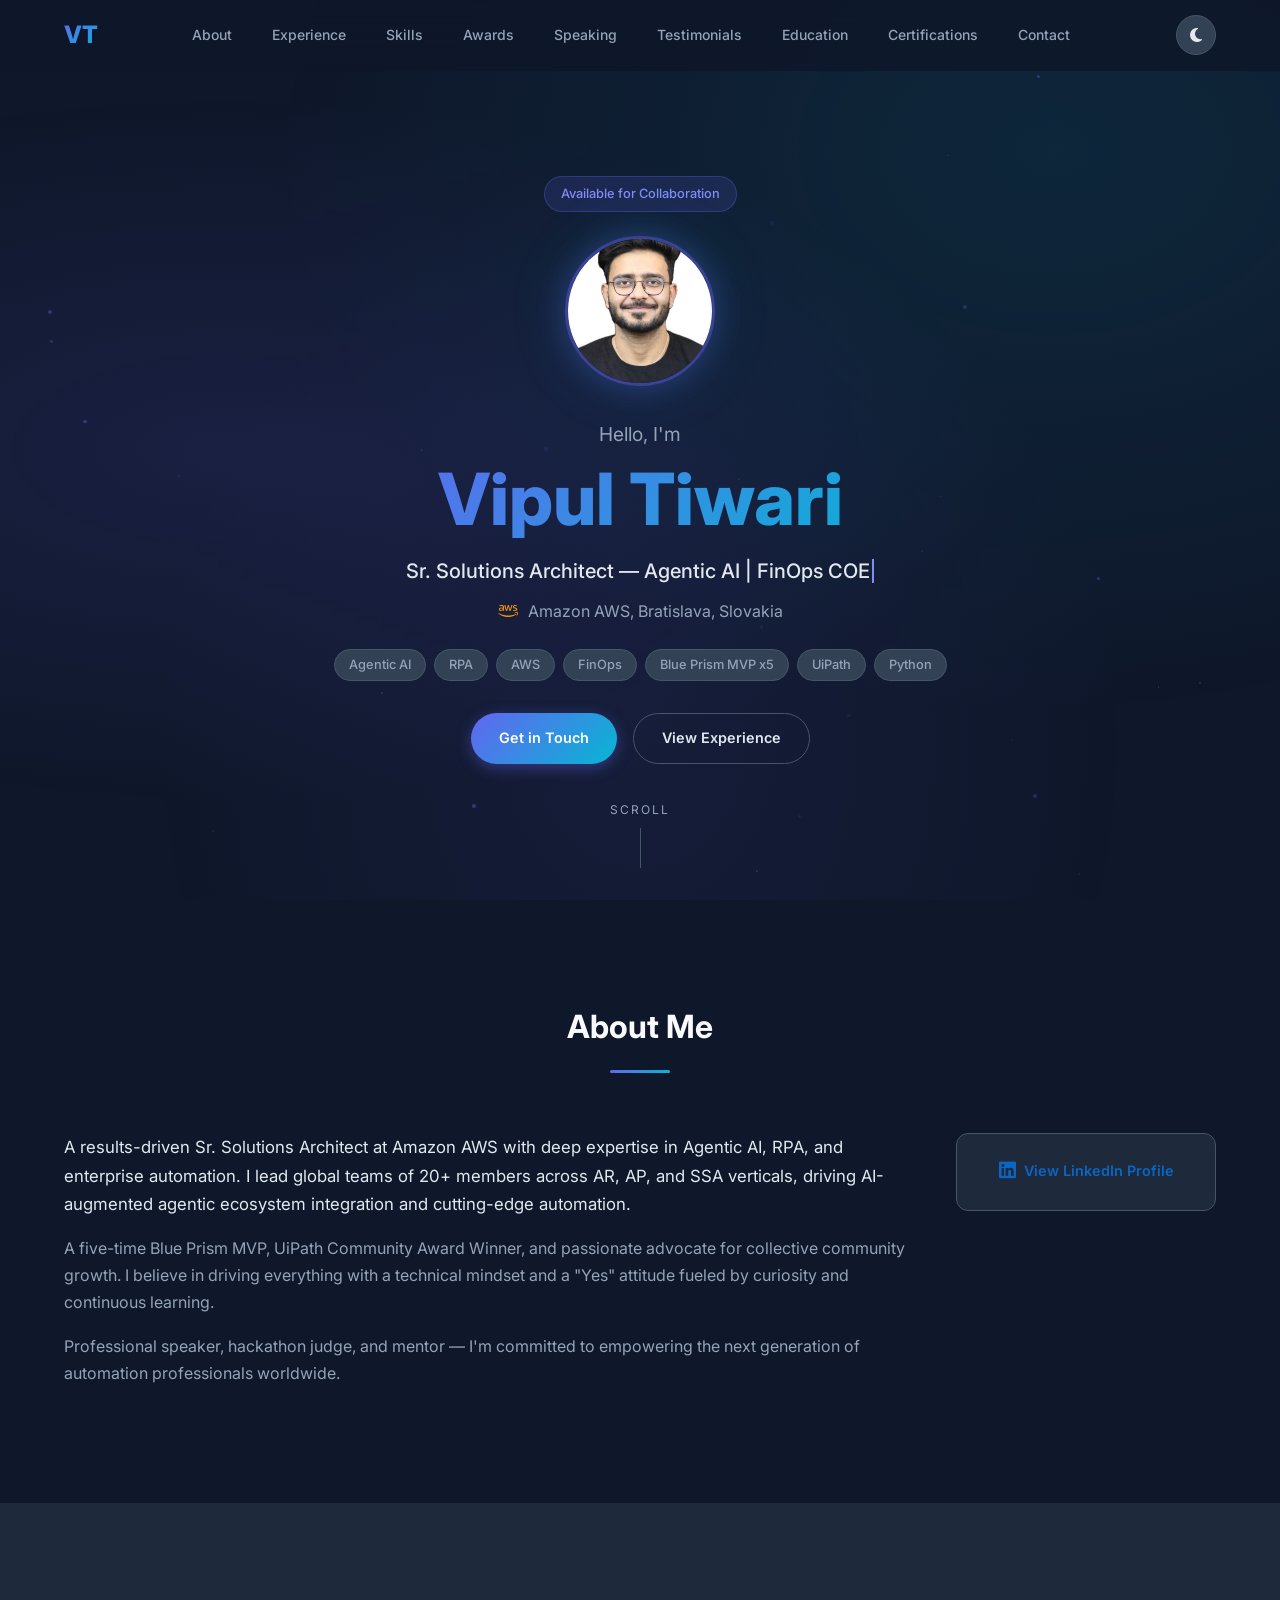
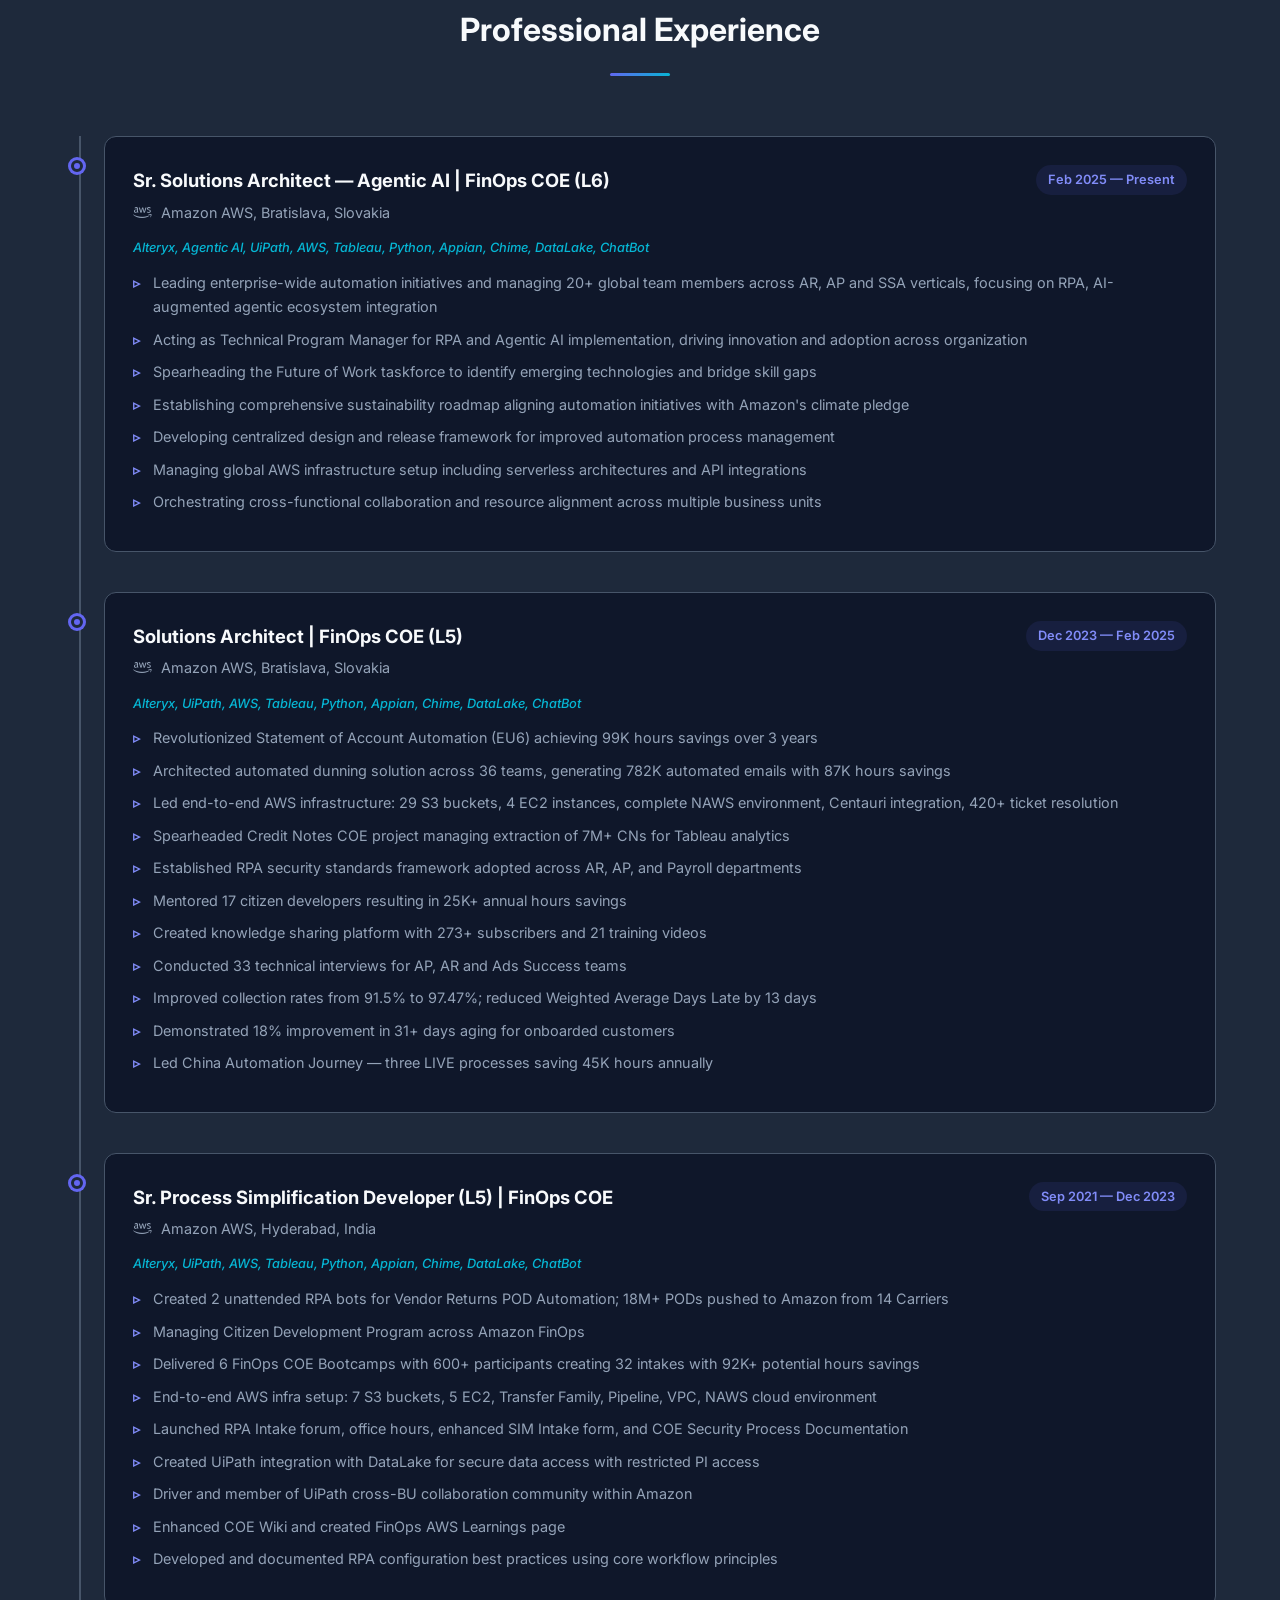
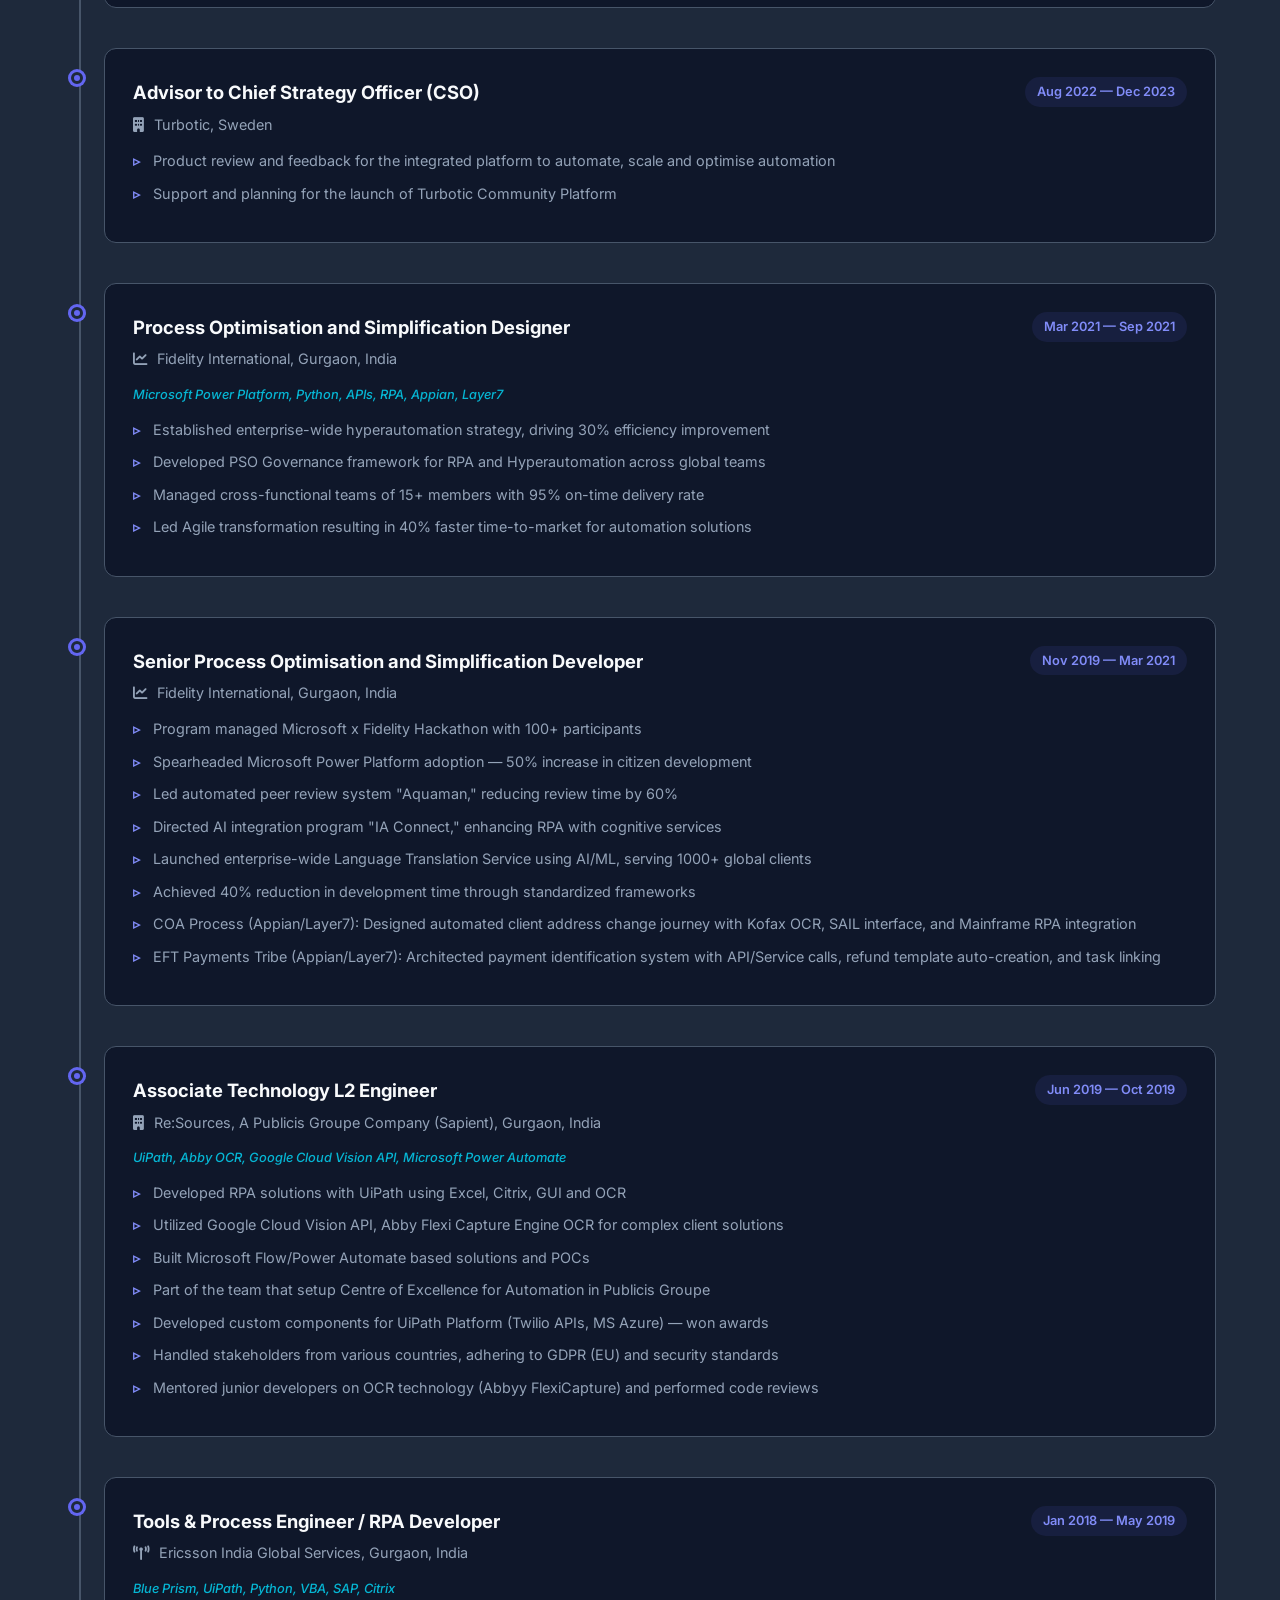
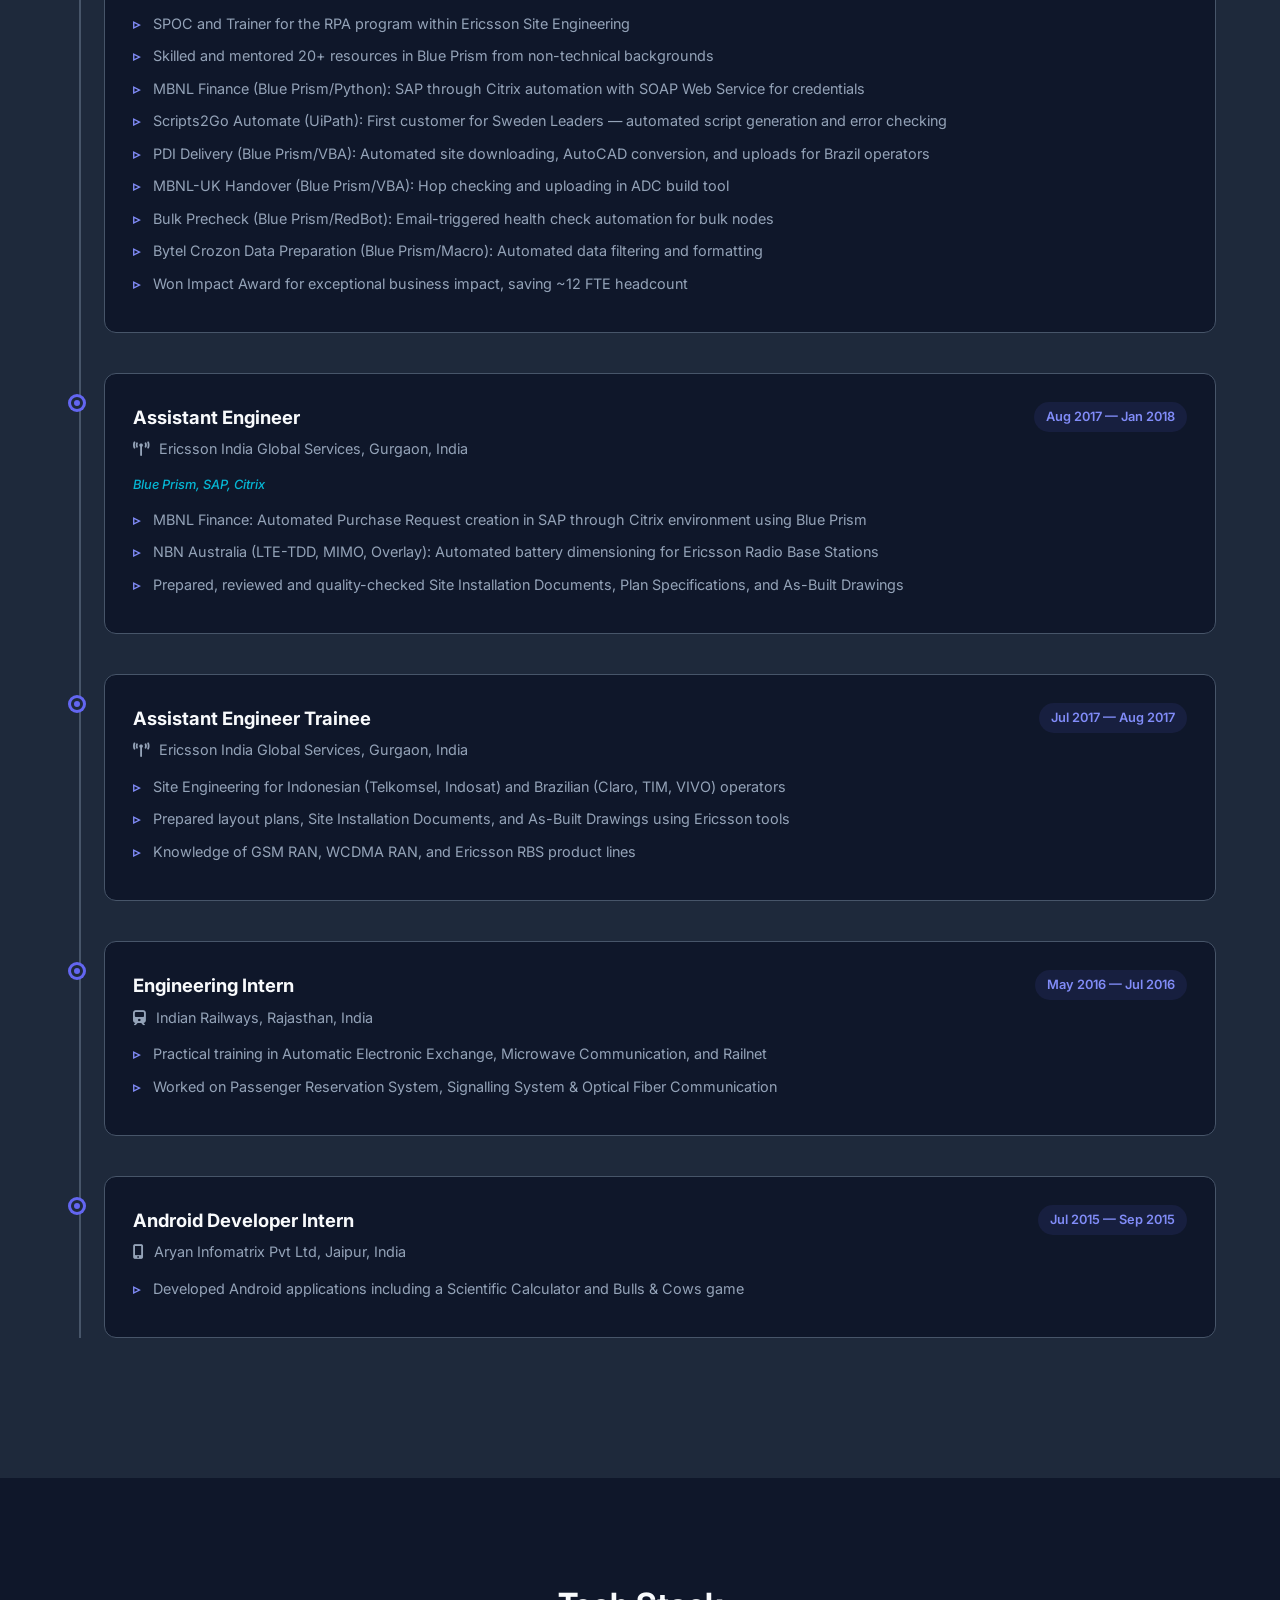
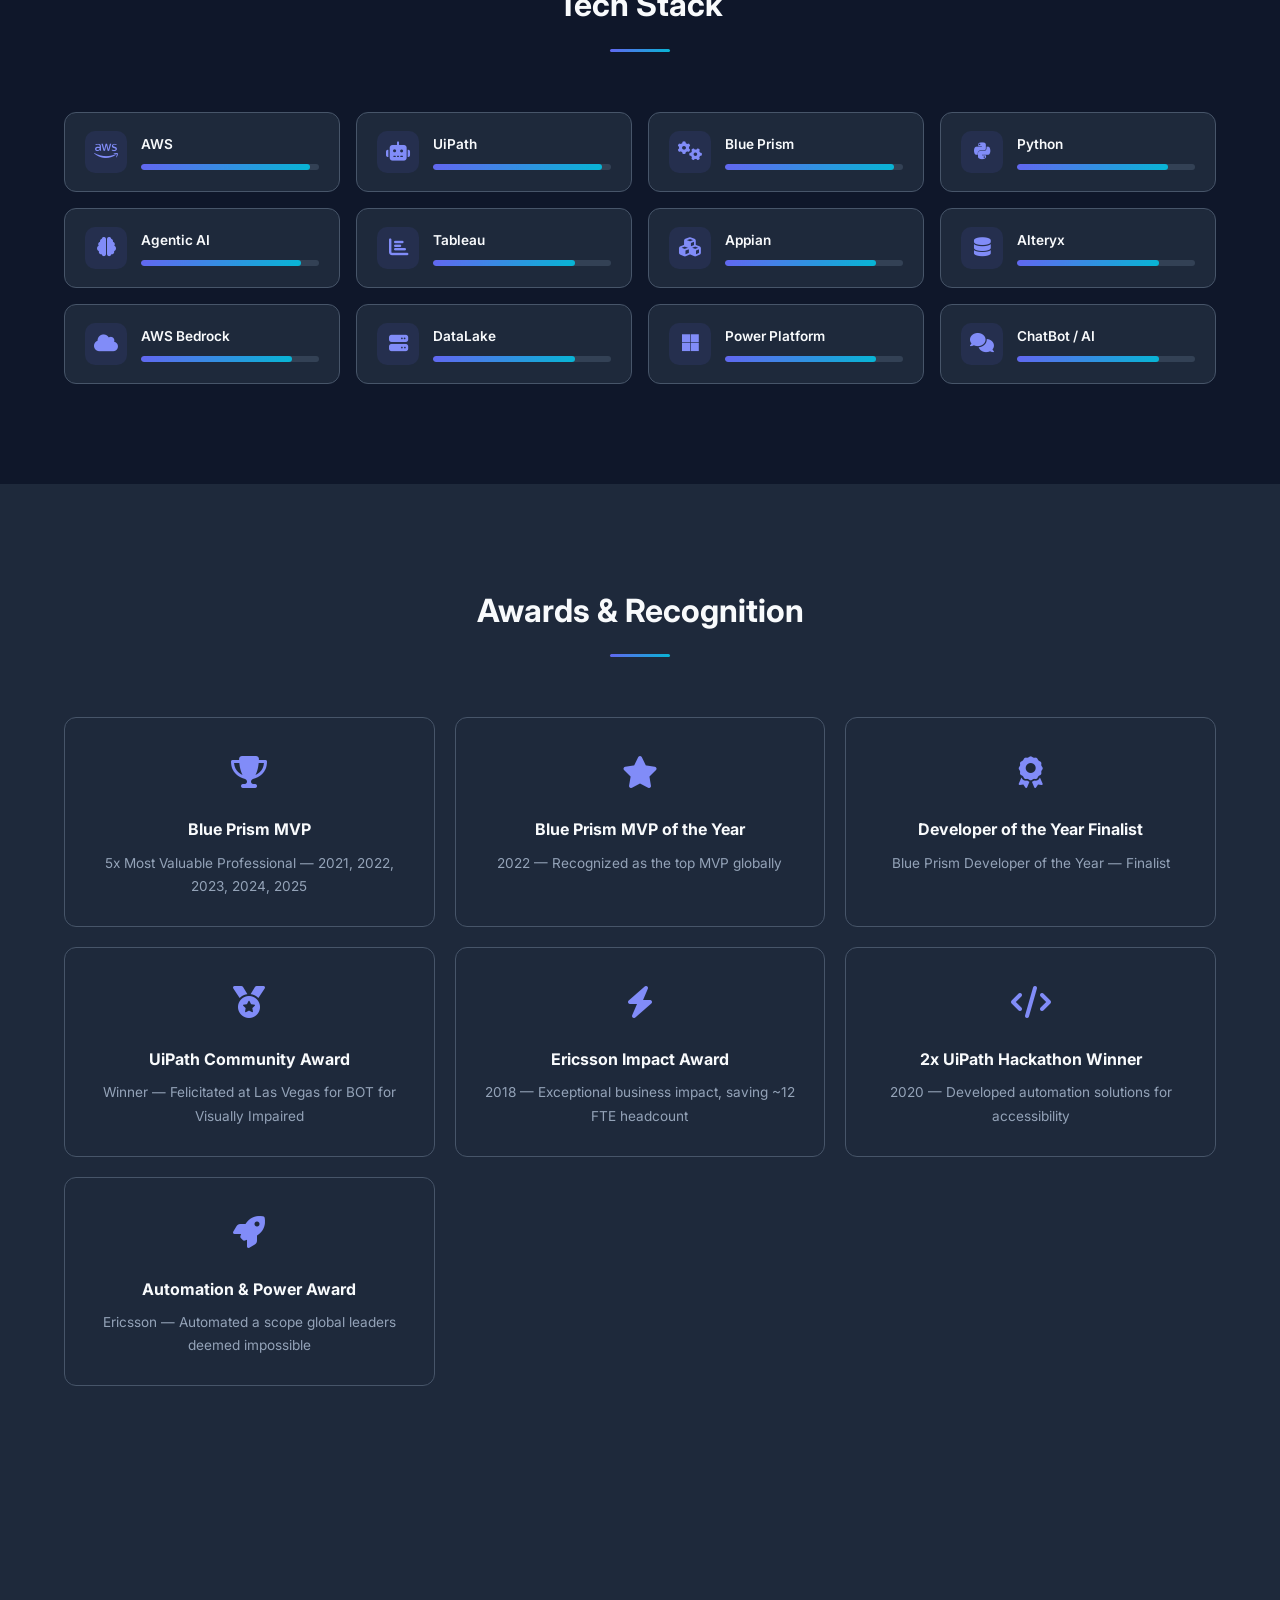
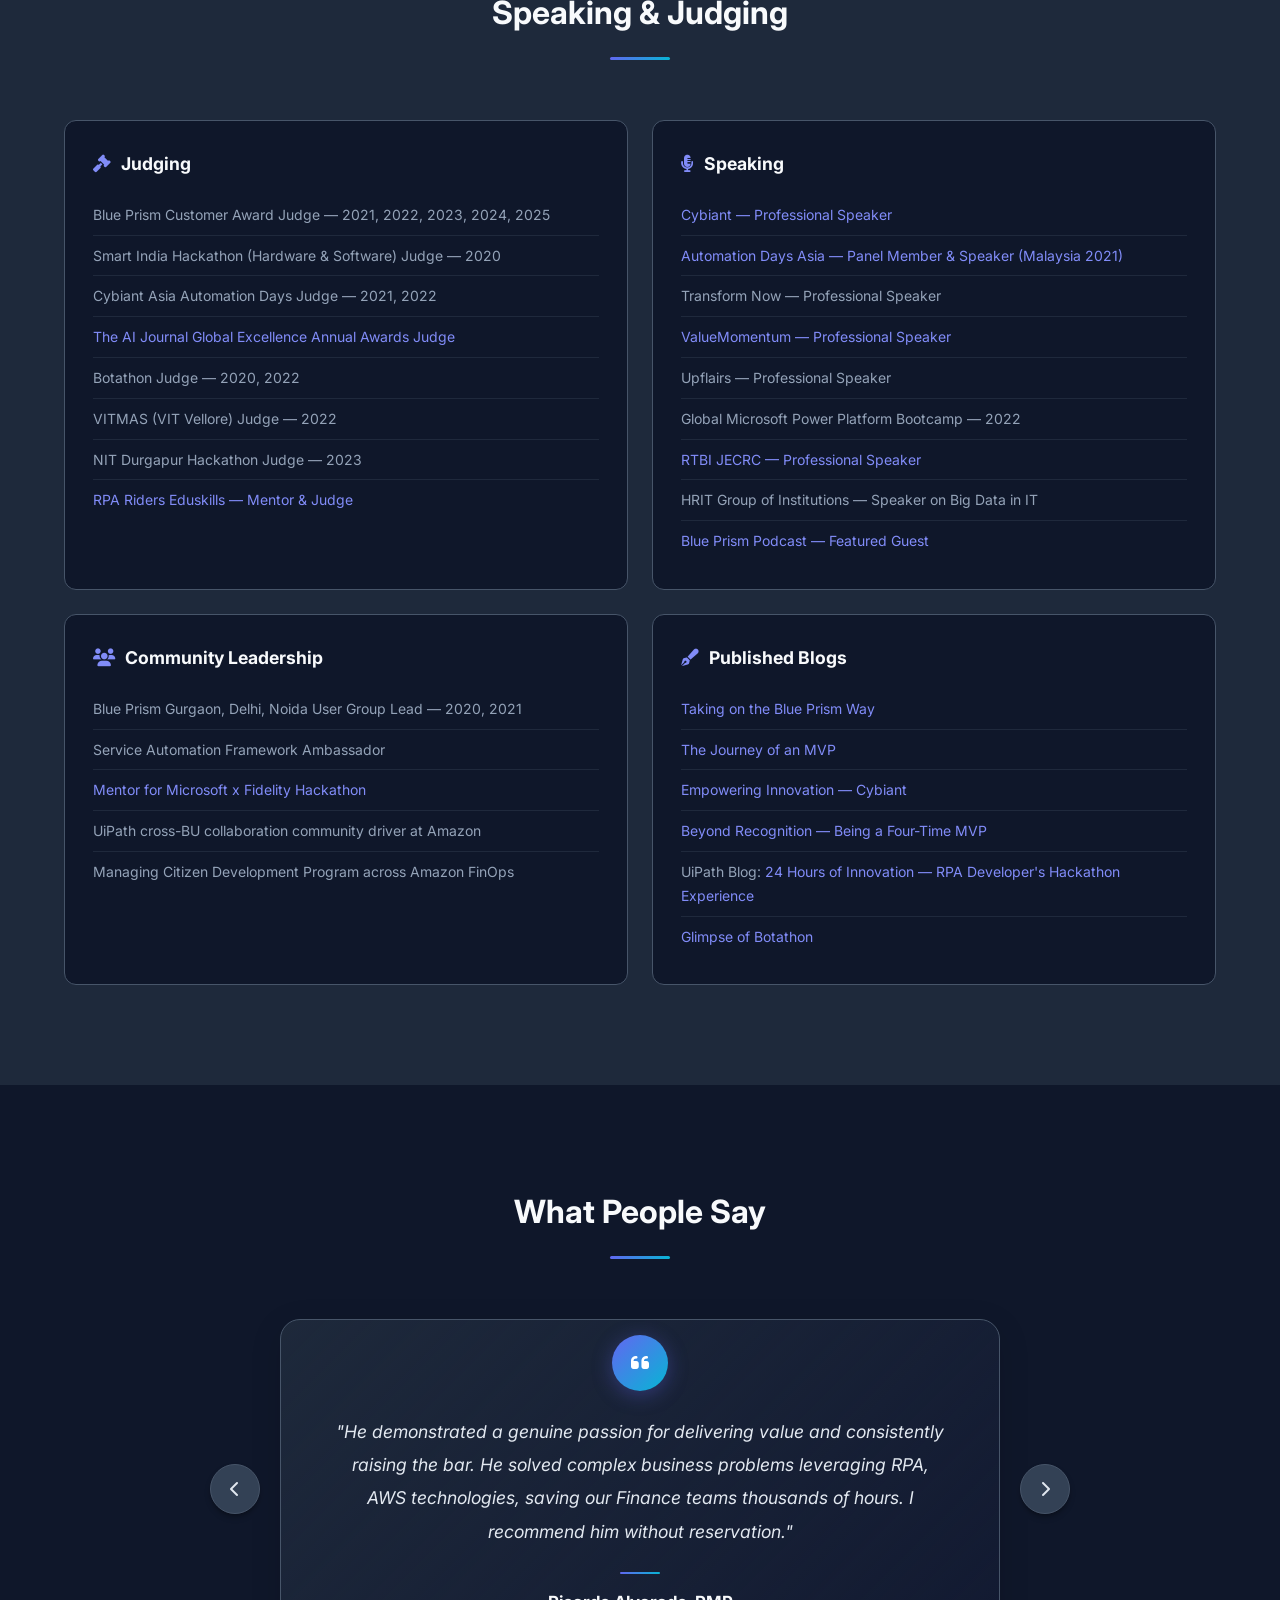
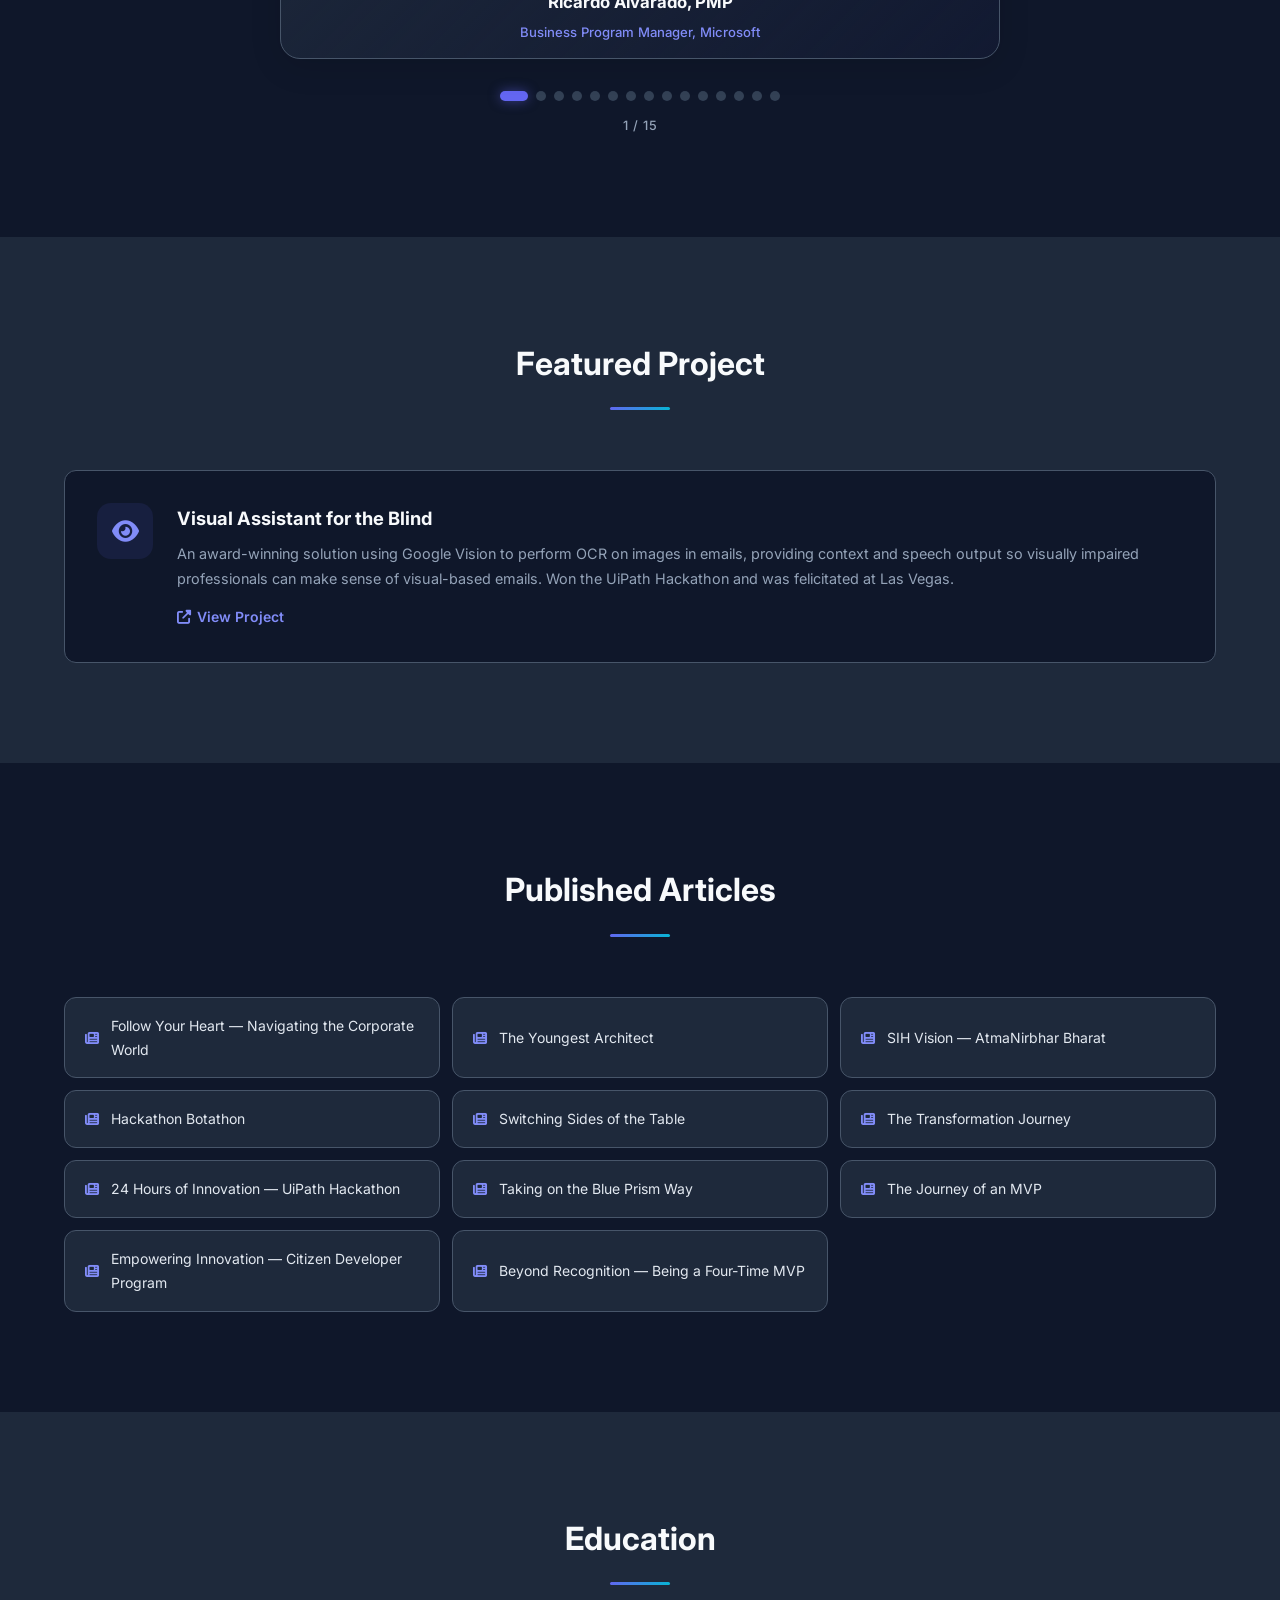
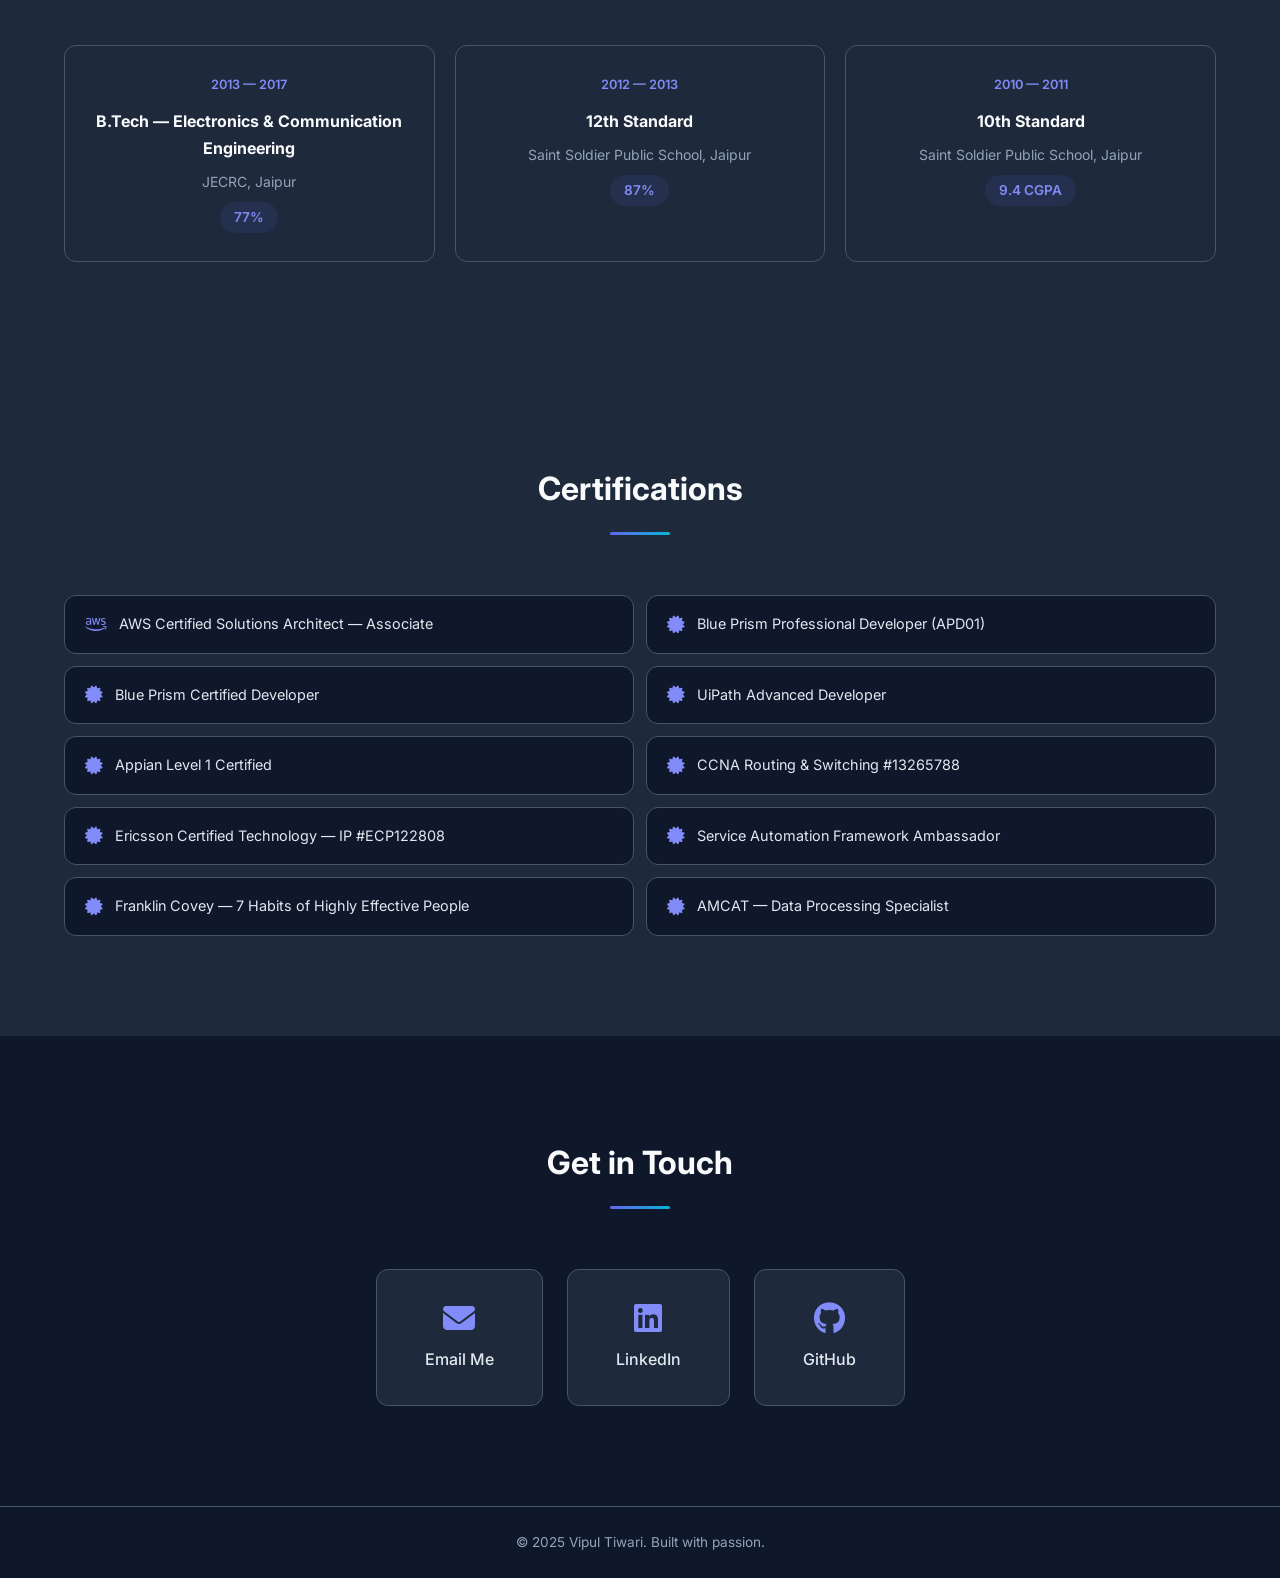
==== index.html @ af36c6ed "Add missing award, links to speaking/judging entries, NIT Durgapur judge, HRIT speaker, podcast, Bot" ====
<!DOCTYPE html>
<html lang="en">
<head>
    <meta charset="UTF-8">
    <meta name="viewport" content="width=device-width, initial-scale=1.0">
    <title>Vipul Tiwari | Sr. Solutions Architect - Agentic AI</title>
    <meta name="description" content="Resume of Vipul Tiwari - Sr. Solutions Architect at Amazon AWS, Blue Prism MVP, RPA Expert">
    <link rel="preconnect" href="https://fonts.googleapis.com">
    <link rel="preconnect" href="https://fonts.gstatic.com" crossorigin>
    <link href="https://fonts.googleapis.com/css2?family=Inter:wght@300;400;500;600;700;800&display=swap" rel="stylesheet">
    <link rel="stylesheet" href="https://cdnjs.cloudflare.com/ajax/libs/font-awesome/6.5.1/css/all.min.css">
    <link rel="stylesheet" href="style.css">
</head>
<body>
    <!-- Navigation -->
    <nav class="navbar" id="navbar">
        <div class="nav-container">
            <a href="#hero" class="nav-logo">VT</a>
            <button class="nav-toggle" id="navToggle" aria-label="Toggle navigation">
                <span></span><span></span><span></span>
            </button>
            <ul class="nav-menu" id="navMenu">
                <li><a href="#about">About</a></li>
                <li><a href="#experience">Experience</a></li>
                <li><a href="#skills">Skills</a></li>
                <li><a href="#awards">Awards</a></li>
                <li><a href="#speaking">Speaking</a></li>
                <li><a href="#testimonials">Testimonials</a></li>
                <li><a href="#education">Education</a></li>
                <li><a href="#certifications">Certifications</a></li>
                <li><a href="#contact">Contact</a></li>
            </ul>
            <button class="theme-toggle" id="themeToggle" aria-label="Toggle dark/light mode">
                <i class="fas fa-moon" id="themeIcon"></i>
            </button>
        </div>
    </nav>

    <!-- Hero Section -->
    <section class="hero" id="hero">
        <div class="hero-parallax" id="heroParallax"></div>
        <div class="hero-particles" id="particles"></div>
        <div class="hero-content">
            <div class="hero-badge">Available for Collaboration</div>
            <div class="hero-profile">
                <img src="picture.jpeg" alt="Vipul Tiwari" class="hero-avatar">
            </div>
            <h1 class="hero-title">
                <span class="greeting">Hello, I'm</span>
                <span class="name">Vipul Tiwari</span>
            </h1>
            <p class="hero-subtitle" id="typingText"></p>
            <p class="hero-company"><i class="fab fa-aws"></i> Amazon AWS, Bratislava, Slovakia</p>
            <div class="hero-tags">
                <span class="tag">Agentic AI</span>
                <span class="tag">RPA</span>
                <span class="tag">AWS</span>
                <span class="tag">FinOps</span>
                <span class="tag">Blue Prism MVP x5</span>
                <span class="tag">UiPath</span>
                <span class="tag">Python</span>
            </div>
            <div class="hero-cta">
                <a href="#contact" class="btn btn-primary">Get in Touch</a>
                <a href="#experience" class="btn btn-outline">View Experience</a>
            </div>
        </div>
        <div class="scroll-indicator">
            <span>Scroll</span>
            <div class="scroll-line"></div>
        </div>
    </section>

    <!-- About Section -->
    <section class="section" id="about">
        <div class="container">
            <h2 class="section-title">About Me</h2>
            <div class="about-grid">
                <div class="about-text">
                    <p>A results-driven Sr. Solutions Architect at Amazon AWS with deep expertise in Agentic AI, RPA, and enterprise automation. I lead global teams of 20+ members across AR, AP, and SSA verticals, driving AI-augmented agentic ecosystem integration and cutting-edge automation.</p>
                    <p>A five-time Blue Prism MVP, UiPath Community Award Winner, and passionate advocate for collective community growth. I believe in driving everything with a technical mindset and a "Yes" attitude fueled by curiosity and continuous learning.</p>
                    <p>Professional speaker, hackathon judge, and mentor — I'm committed to empowering the next generation of automation professionals worldwide.</p>
                </div>
                <div class="about-sidebar">
                    <div class="badge-wrapper" id="linkedin-badge">
                        <div class="badge-base LI-profile-badge"
                             data-locale="en_US"
                             data-size="large"
                             data-theme="dark"
                             data-type="VERTICAL"
                             data-vanity="vipul-tiwari-7277a2146"
                             data-version="v1">
                            <a class="badge-base__link LI-simple-link"
                               href="https://www.linkedin.com/in/vipul-tiwari-7277a2146?trk=profile-badge"
                               target="_blank" rel="noopener noreferrer">
                                <i class="fab fa-linkedin"></i> View LinkedIn Profile
                            </a>
                        </div>
                    </div>
                </div>
            </div>
        </div>
    </section>

    <!-- Experience Section -->
    <section class="section section-alt" id="experience">
        <div class="container">
            <h2 class="section-title">Professional Experience</h2>
            <div class="timeline">

                <!-- Amazon AWS - Current Role -->
                <div class="timeline-item">
                    <div class="timeline-dot"></div>
                    <div class="timeline-content">
                        <div class="timeline-header">
                            <div>
                                <h3>Sr. Solutions Architect — Agentic AI | FinOps COE (L6)</h3>
                                <p class="company"><i class="fab fa-aws"></i> Amazon AWS, Bratislava, Slovakia</p>
                            </div>
                            <span class="timeline-date">Feb 2025 — Present</span>
                        </div>
                        <p class="tech-stack">Alteryx, Agentic AI, UiPath, AWS, Tableau, Python, Appian, Chime, DataLake, ChatBot</p>
                        <ul>
                            <li>Leading enterprise-wide automation initiatives and managing 20+ global team members across AR, AP and SSA verticals, focusing on RPA, AI-augmented agentic ecosystem integration</li>
                            <li>Acting as Technical Program Manager for RPA and Agentic AI implementation, driving innovation and adoption across organization</li>
                            <li>Spearheading the Future of Work taskforce to identify emerging technologies and bridge skill gaps</li>
                            <li>Establishing comprehensive sustainability roadmap aligning automation initiatives with Amazon's climate pledge</li>
                            <li>Developing centralized design and release framework for improved automation process management</li>
                            <li>Managing global AWS infrastructure setup including serverless architectures and API integrations</li>
                            <li>Orchestrating cross-functional collaboration and resource alignment across multiple business units</li>
                        </ul>
                    </div>
                </div>

                <!-- Amazon AWS - Solutions Architect -->
                <div class="timeline-item">
                    <div class="timeline-dot"></div>
                    <div class="timeline-content">
                        <div class="timeline-header">
                            <div>
                                <h3>Solutions Architect | FinOps COE (L5)</h3>
                                <p class="company"><i class="fab fa-aws"></i> Amazon AWS, Bratislava, Slovakia</p>
                            </div>
                            <span class="timeline-date">Dec 2023 — Feb 2025</span>
                        </div>
                        <p class="tech-stack">Alteryx, UiPath, AWS, Tableau, Python, Appian, Chime, DataLake, ChatBot</p>
                        <ul>
                            <li>Revolutionized Statement of Account Automation (EU6) achieving 99K hours savings over 3 years</li>
                            <li>Architected automated dunning solution across 36 teams, generating 782K automated emails with 87K hours savings</li>
                            <li>Led end-to-end AWS infrastructure: 29 S3 buckets, 4 EC2 instances, complete NAWS environment, Centauri integration, 420+ ticket resolution</li>
                            <li>Spearheaded Credit Notes COE project managing extraction of 7M+ CNs for Tableau analytics</li>
                            <li>Established RPA security standards framework adopted across AR, AP, and Payroll departments</li>
                            <li>Mentored 17 citizen developers resulting in 25K+ annual hours savings</li>
                            <li>Created knowledge sharing platform with 273+ subscribers and 21 training videos</li>
                            <li>Conducted 33 technical interviews for AP, AR and Ads Success teams</li>
                            <li>Improved collection rates from 91.5% to 97.47%; reduced Weighted Average Days Late by 13 days</li>
                            <li>Demonstrated 18% improvement in 31+ days aging for onboarded customers</li>
                            <li>Led China Automation Journey — three LIVE processes saving 45K hours annually</li>
                        </ul>
                    </div>
                </div>

                <!-- Amazon AWS - Sr. Process Simplification Developer -->
                <div class="timeline-item">
                    <div class="timeline-dot"></div>
                    <div class="timeline-content">
                        <div class="timeline-header">
                            <div>
                                <h3>Sr. Process Simplification Developer (L5) | FinOps COE</h3>
                                <p class="company"><i class="fab fa-aws"></i> Amazon AWS, Hyderabad, India</p>
                            </div>
                            <span class="timeline-date">Sep 2021 — Dec 2023</span>
                        </div>
                        <p class="tech-stack">Alteryx, UiPath, AWS, Tableau, Python, Appian, Chime, DataLake, ChatBot</p>
                        <ul>
                            <li>Created 2 unattended RPA bots for Vendor Returns POD Automation; 18M+ PODs pushed to Amazon from 14 Carriers</li>
                            <li>Managing Citizen Development Program across Amazon FinOps</li>
                            <li>Delivered 6 FinOps COE Bootcamps with 600+ participants creating 32 intakes with 92K+ potential hours savings</li>
                            <li>End-to-end AWS infra setup: 7 S3 buckets, 5 EC2, Transfer Family, Pipeline, VPC, NAWS cloud environment</li>
                            <li>Launched RPA Intake forum, office hours, enhanced SIM Intake form, and COE Security Process Documentation</li>
                            <li>Created UiPath integration with DataLake for secure data access with restricted PI access</li>
                            <li>Driver and member of UiPath cross-BU collaboration community within Amazon</li>
                            <li>Enhanced COE Wiki and created FinOps AWS Learnings page</li>
                            <li>Developed and documented RPA configuration best practices using core workflow principles</li>
                        </ul>
                    </div>
                </div>

                <!-- Turbotic -->
                <div class="timeline-item">
                    <div class="timeline-dot"></div>
                    <div class="timeline-content">
                        <div class="timeline-header">
                            <div>
                                <h3>Advisor to Chief Strategy Officer (CSO)</h3>
                                <p class="company"><i class="fas fa-building"></i> Turbotic, Sweden</p>
                            </div>
                            <span class="timeline-date">Aug 2022 — Dec 2023</span>
                        </div>
                        <ul>
                            <li>Product review and feedback for the integrated platform to automate, scale and optimise automation</li>
                            <li>Support and planning for the launch of Turbotic Community Platform</li>
                        </ul>
                    </div>
                </div>

                <!-- Fidelity - Senior Role -->
                <div class="timeline-item">
                    <div class="timeline-dot"></div>
                    <div class="timeline-content">
                        <div class="timeline-header">
                            <div>
                                <h3>Process Optimisation and Simplification Designer</h3>
                                <p class="company"><i class="fas fa-chart-line"></i> Fidelity International, Gurgaon, India</p>
                            </div>
                            <span class="timeline-date">Mar 2021 — Sep 2021</span>
                        </div>
                        <p class="tech-stack">Microsoft Power Platform, Python, APIs, RPA, Appian, Layer7</p>
                        <ul>
                            <li>Established enterprise-wide hyperautomation strategy, driving 30% efficiency improvement</li>
                            <li>Developed PSO Governance framework for RPA and Hyperautomation across global teams</li>
                            <li>Managed cross-functional teams of 15+ members with 95% on-time delivery rate</li>
                            <li>Led Agile transformation resulting in 40% faster time-to-market for automation solutions</li>
                        </ul>
                    </div>
                </div>

                <!-- Fidelity - Developer Role -->
                <div class="timeline-item">
                    <div class="timeline-dot"></div>
                    <div class="timeline-content">
                        <div class="timeline-header">
                            <div>
                                <h3>Senior Process Optimisation and Simplification Developer</h3>
                                <p class="company"><i class="fas fa-chart-line"></i> Fidelity International, Gurgaon, India</p>
                            </div>
                            <span class="timeline-date">Nov 2019 — Mar 2021</span>
                        </div>
                        <ul>
                            <li>Program managed Microsoft x Fidelity Hackathon with 100+ participants</li>
                            <li>Spearheaded Microsoft Power Platform adoption — 50% increase in citizen development</li>
                            <li>Led automated peer review system "Aquaman," reducing review time by 60%</li>
                            <li>Directed AI integration program "IA Connect," enhancing RPA with cognitive services</li>
                            <li>Launched enterprise-wide Language Translation Service using AI/ML, serving 1000+ global clients</li>
                            <li>Achieved 40% reduction in development time through standardized frameworks</li>
                            <li>COA Process (Appian/Layer7): Designed automated client address change journey with Kofax OCR, SAIL interface, and Mainframe RPA integration</li>
                            <li>EFT Payments Tribe (Appian/Layer7): Architected payment identification system with API/Service calls, refund template auto-creation, and task linking</li>
                        </ul>
                    </div>
                </div>

                <!-- Re:Sources Publicis -->
                <div class="timeline-item">
                    <div class="timeline-dot"></div>
                    <div class="timeline-content">
                        <div class="timeline-header">
                            <div>
                                <h3>Associate Technology L2 Engineer</h3>
                                <p class="company"><i class="fas fa-building"></i> Re:Sources, A Publicis Groupe Company (Sapient), Gurgaon, India</p>
                            </div>
                            <span class="timeline-date">Jun 2019 — Oct 2019</span>
                        </div>
                        <p class="tech-stack">UiPath, Abby OCR, Google Cloud Vision API, Microsoft Power Automate</p>
                        <ul>
                            <li>Developed RPA solutions with UiPath using Excel, Citrix, GUI and OCR</li>
                            <li>Utilized Google Cloud Vision API, Abby Flexi Capture Engine OCR for complex client solutions</li>
                            <li>Built Microsoft Flow/Power Automate based solutions and POCs</li>
                            <li>Part of the team that setup Centre of Excellence for Automation in Publicis Groupe</li>
                            <li>Developed custom components for UiPath Platform (Twilio APIs, MS Azure) — won awards</li>
                            <li>Handled stakeholders from various countries, adhering to GDPR (EU) and security standards</li>
                            <li>Mentored junior developers on OCR technology (Abbyy FlexiCapture) and performed code reviews</li>
                        </ul>
                    </div>
                </div>

                <!-- Ericsson -->
                <div class="timeline-item">
                    <div class="timeline-dot"></div>
                    <div class="timeline-content">
                        <div class="timeline-header">
                            <div>
                                <h3>Tools &amp; Process Engineer / RPA Developer</h3>
                                <p class="company"><i class="fas fa-broadcast-tower"></i> Ericsson India Global Services, Gurgaon, India</p>
                            </div>
                            <span class="timeline-date">Jan 2018 — May 2019</span>
                        </div>
                        <p class="tech-stack">Blue Prism, UiPath, Python, VBA, SAP, Citrix</p>
                        <ul>
                            <li>SPOC and Trainer for the RPA program within Ericsson Site Engineering</li>
                            <li>Skilled and mentored 20+ resources in Blue Prism from non-technical backgrounds</li>
                            <li>MBNL Finance (Blue Prism/Python): SAP through Citrix automation with SOAP Web Service for credentials</li>
                            <li>Scripts2Go Automate (UiPath): First customer for Sweden Leaders — automated script generation and error checking</li>
                            <li>PDI Delivery (Blue Prism/VBA): Automated site downloading, AutoCAD conversion, and uploads for Brazil operators</li>
                            <li>MBNL-UK Handover (Blue Prism/VBA): Hop checking and uploading in ADC build tool</li>
                            <li>Bulk Precheck (Blue Prism/RedBot): Email-triggered health check automation for bulk nodes</li>
                            <li>Bytel Crozon Data Preparation (Blue Prism/Macro): Automated data filtering and formatting</li>
                            <li>Won Impact Award for exceptional business impact, saving ~12 FTE headcount</li>
                        </ul>
                    </div>
                </div>

                <!-- Ericsson - Assistant Engineer -->
                <div class="timeline-item">
                    <div class="timeline-dot"></div>
                    <div class="timeline-content">
                        <div class="timeline-header">
                            <div>
                                <h3>Assistant Engineer</h3>
                                <p class="company"><i class="fas fa-broadcast-tower"></i> Ericsson India Global Services, Gurgaon, India</p>
                            </div>
                            <span class="timeline-date">Aug 2017 — Jan 2018</span>
                        </div>
                        <p class="tech-stack">Blue Prism, SAP, Citrix</p>
                        <ul>
                            <li>MBNL Finance: Automated Purchase Request creation in SAP through Citrix environment using Blue Prism</li>
                            <li>NBN Australia (LTE-TDD, MIMO, Overlay): Automated battery dimensioning for Ericsson Radio Base Stations</li>
                            <li>Prepared, reviewed and quality-checked Site Installation Documents, Plan Specifications, and As-Built Drawings</li>
                        </ul>
                    </div>
                </div>

                <!-- Ericsson - Assistant Engineer Trainee -->
                <div class="timeline-item">
                    <div class="timeline-dot"></div>
                    <div class="timeline-content">
                        <div class="timeline-header">
                            <div>
                                <h3>Assistant Engineer Trainee</h3>
                                <p class="company"><i class="fas fa-broadcast-tower"></i> Ericsson India Global Services, Gurgaon, India</p>
                            </div>
                            <span class="timeline-date">Jul 2017 — Aug 2017</span>
                        </div>
                        <ul>
                            <li>Site Engineering for Indonesian (Telkomsel, Indosat) and Brazilian (Claro, TIM, VIVO) operators</li>
                            <li>Prepared layout plans, Site Installation Documents, and As-Built Drawings using Ericsson tools</li>
                            <li>Knowledge of GSM RAN, WCDMA RAN, and Ericsson RBS product lines</li>
                        </ul>
                    </div>
                </div>

                <!-- Indian Railways - Intern -->
                <div class="timeline-item">
                    <div class="timeline-dot"></div>
                    <div class="timeline-content">
                        <div class="timeline-header">
                            <div>
                                <h3>Engineering Intern</h3>
                                <p class="company"><i class="fas fa-train"></i> Indian Railways, Rajasthan, India</p>
                            </div>
                            <span class="timeline-date">May 2016 — Jul 2016</span>
                        </div>
                        <ul>
                            <li>Practical training in Automatic Electronic Exchange, Microwave Communication, and Railnet</li>
                            <li>Worked on Passenger Reservation System, Signalling System &amp; Optical Fiber Communication</li>
                        </ul>
                    </div>
                </div>

                <!-- Aryan Infomatrix - Intern -->
                <div class="timeline-item">
                    <div class="timeline-dot"></div>
                    <div class="timeline-content">
                        <div class="timeline-header">
                            <div>
                                <h3>Android Developer Intern</h3>
                                <p class="company"><i class="fas fa-mobile-alt"></i> Aryan Infomatrix Pvt Ltd, Jaipur, India</p>
                            </div>
                            <span class="timeline-date">Jul 2015 — Sep 2015</span>
                        </div>
                        <ul>
                            <li>Developed Android applications including a Scientific Calculator and Bulls &amp; Cows game</li>
                        </ul>
                    </div>
                </div>

            </div>
        </div>
    </section>

    <!-- Tech Stack Section -->
    <section class="section" id="skills">
        <div class="container">
            <h2 class="section-title">Tech Stack</h2>
            <div class="skills-grid">
                <div class="skill-card"><div class="skill-icon-wrap"><i class="fab fa-aws"></i></div><div class="skill-info"><span class="skill-name">AWS</span><div class="skill-bar"><div class="skill-fill" data-level="95"></div></div></div></div>
                <div class="skill-card"><div class="skill-icon-wrap"><i class="fas fa-robot"></i></div><div class="skill-info"><span class="skill-name">UiPath</span><div class="skill-bar"><div class="skill-fill" data-level="95"></div></div></div></div>
                <div class="skill-card"><div class="skill-icon-wrap"><i class="fas fa-cogs"></i></div><div class="skill-info"><span class="skill-name">Blue Prism</span><div class="skill-bar"><div class="skill-fill" data-level="95"></div></div></div></div>
                <div class="skill-card"><div class="skill-icon-wrap"><i class="fab fa-python"></i></div><div class="skill-info"><span class="skill-name">Python</span><div class="skill-bar"><div class="skill-fill" data-level="85"></div></div></div></div>
                <div class="skill-card"><div class="skill-icon-wrap"><i class="fas fa-brain"></i></div><div class="skill-info"><span class="skill-name">Agentic AI</span><div class="skill-bar"><div class="skill-fill" data-level="90"></div></div></div></div>
                <div class="skill-card"><div class="skill-icon-wrap"><i class="fas fa-chart-bar"></i></div><div class="skill-info"><span class="skill-name">Tableau</span><div class="skill-bar"><div class="skill-fill" data-level="80"></div></div></div></div>
                <div class="skill-card"><div class="skill-icon-wrap"><i class="fas fa-cubes"></i></div><div class="skill-info"><span class="skill-name">Appian</span><div class="skill-bar"><div class="skill-fill" data-level="85"></div></div></div></div>
                <div class="skill-card"><div class="skill-icon-wrap"><i class="fas fa-database"></i></div><div class="skill-info"><span class="skill-name">Alteryx</span><div class="skill-bar"><div class="skill-fill" data-level="80"></div></div></div></div>
                <div class="skill-card"><div class="skill-icon-wrap"><i class="fas fa-cloud"></i></div><div class="skill-info"><span class="skill-name">AWS Bedrock</span><div class="skill-bar"><div class="skill-fill" data-level="85"></div></div></div></div>
                <div class="skill-card"><div class="skill-icon-wrap"><i class="fas fa-server"></i></div><div class="skill-info"><span class="skill-name">DataLake</span><div class="skill-bar"><div class="skill-fill" data-level="80"></div></div></div></div>
                <div class="skill-card"><div class="skill-icon-wrap"><i class="fab fa-microsoft"></i></div><div class="skill-info"><span class="skill-name">Power Platform</span><div class="skill-bar"><div class="skill-fill" data-level="85"></div></div></div></div>
                <div class="skill-card"><div class="skill-icon-wrap"><i class="fas fa-comments"></i></div><div class="skill-info"><span class="skill-name">ChatBot / AI</span><div class="skill-bar"><div class="skill-fill" data-level="80"></div></div></div></div>
            </div>
        </div>
    </section>

    <!-- Awards Section -->
    <section class="section section-alt" id="awards">
        <div class="container">
            <h2 class="section-title">Awards &amp; Recognition</h2>
            <div class="awards-grid">
                <div class="award-card">
                    <div class="award-icon"><i class="fas fa-trophy"></i></div>
                    <h3>Blue Prism MVP</h3>
                    <p>5x Most Valuable Professional — 2021, 2022, 2023, 2024, 2025</p>
                </div>
                <div class="award-card">
                    <div class="award-icon"><i class="fas fa-star"></i></div>
                    <h3>Blue Prism MVP of the Year</h3>
                    <p>2022 — Recognized as the top MVP globally</p>
                </div>
                <div class="award-card">
                    <div class="award-icon"><i class="fas fa-award"></i></div>
                    <h3>Developer of the Year Finalist</h3>
                    <p>Blue Prism Developer of the Year — Finalist</p>
                </div>
                <div class="award-card">
                    <div class="award-icon"><i class="fas fa-medal"></i></div>
                    <h3>UiPath Community Award</h3>
                    <p>Winner — Felicitated at Las Vegas for BOT for Visually Impaired</p>
                </div>
                <div class="award-card">
                    <div class="award-icon"><i class="fas fa-bolt"></i></div>
                    <h3>Ericsson Impact Award</h3>
                    <p>2018 — Exceptional business impact, saving ~12 FTE headcount</p>
                </div>
                <div class="award-card">
                    <div class="award-icon"><i class="fas fa-code"></i></div>
                    <h3>2x UiPath Hackathon Winner</h3>
                    <p>2020 — Developed automation solutions for accessibility</p>
                </div>
                <div class="award-card">
                    <div class="award-icon"><i class="fas fa-rocket"></i></div>
                    <h3>Automation &amp; Power Award</h3>
                    <p>Ericsson — Automated a scope global leaders deemed impossible</p>
                </div>
            </div>
        </div>
    </section>

    <!-- Speaking & Judging Section -->
    <section class="section section-alt" id="speaking">
        <div class="container">
            <h2 class="section-title">Speaking &amp; Judging</h2>
            <div class="speaking-grid">
                <div class="speaking-category">
                    <h3><i class="fas fa-gavel"></i> Judging</h3>
                    <ul class="speaking-list">
                        <li>Blue Prism Customer Award Judge — 2021, 2022, 2023, 2024, 2025</li>
                        <li>Smart India Hackathon (Hardware &amp; Software) Judge — 2020</li>
                        <li>Cybiant Asia Automation Days Judge — 2021, 2022</li>
                        <li><a href="https://aijourn.com/judges/" target="_blank">The AI Journal Global Excellence Annual Awards Judge</a></li>
                        <li>Botathon Judge — 2020, 2022</li>
                        <li>VITMAS (VIT Vellore) Judge — 2022</li>
                        <li>NIT Durgapur Hackathon Judge — 2023</li>
                        <li><a href="https://lnkd.in/gKbgYGs" target="_blank">RPA Riders Eduskills — Mentor &amp; Judge</a></li>
                    </ul>
                </div>
                <div class="speaking-category">
                    <h3><i class="fas fa-microphone-alt"></i> Speaking</h3>
                    <ul class="speaking-list">
                        <li><a href="https://www.youtube.com/watch?v=3Z2b3CCg9Sk" target="_blank">Cybiant — Professional Speaker</a></li>
                        <li><a href="https://lnkd.in/g74xZzqQ" target="_blank">Automation Days Asia — Panel Member &amp; Speaker (Malaysia 2021)</a></li>
                        <li>Transform Now — Professional Speaker</li>
                        <li><a href="https://resources.valuemomentum.com/tech-meetup-by-valuemomentum-jan-28-2021-1-0-0" target="_blank">ValueMomentum — Professional Speaker</a></li>
                        <li>Upflairs — Professional Speaker</li>
                        <li>Global Microsoft Power Platform Bootcamp — 2022</li>
                        <li><a href="https://www.linkedin.com/posts/rtbi-jecrc_tedp2-phase3-evolution-activity-6821334388874215424--YSe" target="_blank">RTBI JECRC — Professional Speaker</a></li>
                        <li>HRIT Group of Institutions — Speaker on Big Data in IT</li>
                        <li><a href="https://embed.sounder.fm/play/309273" target="_blank">Blue Prism Podcast — Featured Guest</a></li>
                    </ul>
                </div>
                <div class="speaking-category">
                    <h3><i class="fas fa-users"></i> Community Leadership</h3>
                    <ul class="speaking-list">
                        <li>Blue Prism Gurgaon, Delhi, Noida User Group Lead — 2020, 2021</li>
                        <li>Service Automation Framework Ambassador</li>
                        <li><a href="https://www.linkedin.com/posts/vipul-tiwari-7277a2146_microsoft-machinelearning-ai-activity-6794173451595784192-wOch" target="_blank">Mentor for Microsoft x Fidelity Hackathon</a></li>
                        <li>UiPath cross-BU collaboration community driver at Amazon</li>
                        <li>Managing Citizen Development Program across Amazon FinOps</li>
                    </ul>
                </div>
                <div class="speaking-category">
                    <h3><i class="fas fa-pen-fancy"></i> Published Blogs</h3>
                    <ul class="speaking-list">
                        <li><a href="https://community.blueprism.com/blogs/vipul-tiwari1/2020/09/10/taking-on-the-blueprism-way" target="_blank">Taking on the Blue Prism Way</a></li>
                        <li><a href="https://community.blueprism.com/blogs/vipul-tiwari1/2021/01/26/the-journey-of-an-mvp" target="_blank">The Journey of an MVP</a></li>
                        <li><a href="https://www.cybiant.com/knowledge/empowering-innovation-the-journey-and-multi-faceted-benefits-of-citizen-developer-program/" target="_blank">Empowering Innovation — Cybiant</a></li>
                        <li><a href="https://community.blueprism.com/blogs/vipul-tiwari1/2024/03/12/beyond-recognition-the-essence-of-being-a-four-tim" target="_blank">Beyond Recognition — Being a Four-Time MVP</a></li>
                        <li>UiPath Blog: <a href="https://www.uipath.com/community/rpa-community-blog/rpa-developer-recaps-power-up-automation-hackathon-2019" target="_blank">24 Hours of Innovation — RPA Developer's Hackathon Experience</a></li>
                        <li><a href="https://lnkd.in/dvKZsxim" target="_blank">Glimpse of Botathon</a></li>
                    </ul>
                </div>
            </div>
        </div>
    </section>

    <!-- Testimonials Section -->
    <section class="section" id="testimonials">
        <div class="container">
            <h2 class="section-title">What People Say</h2>
            <div class="carousel-wrapper">
                <button class="carousel-btn carousel-prev" id="prevBtn" aria-label="Previous"><i class="fas fa-chevron-left"></i></button>
                <div class="carousel-stage" id="carouselStage">
                    <div class="carousel-card active" data-index="0">
                        <div class="carousel-quote-icon"><i class="fas fa-quote-left"></i></div>
                        <blockquote>"He demonstrated a genuine passion for delivering value and consistently raising the bar. He solved complex business problems leveraging RPA, AWS technologies, saving our Finance teams thousands of hours. I recommend him without reservation."</blockquote>
                        <div class="carousel-author"><strong>Ricardo Alvarado, PMP</strong><span>Business Program Manager, Microsoft</span></div>
                    </div>
                    <div class="carousel-card" data-index="1">
                        <div class="carousel-quote-icon"><i class="fas fa-quote-left"></i></div>
                        <blockquote>"I can wholeheartedly recommend Vipul as not only incredibly talented Engineer, but also as amazing Human being. His drive for innovation is paralleled only by broad knowledge of technology he works with."</blockquote>
                        <div class="carousel-author"><strong>Daniel Dubravec</strong><span>Visualization Engineer, Takeda</span></div>
                    </div>
                    <div class="carousel-card" data-index="2">
                        <div class="carousel-quote-icon"><i class="fas fa-quote-left"></i></div>
                        <blockquote>"Vipul has demonstrated unwavering dedication, passion, and creativity. We genuinely consider Vipul an extended member of our team. His technical knowledge and thought-leadership continue to enrich our Community."</blockquote>
                        <div class="carousel-author"><strong>Charlotte Kennett</strong><span>Director of Product Marketing, SS&amp;C Blue Prism</span></div>
                    </div>
                    <div class="carousel-card" data-index="3">
                        <div class="carousel-quote-icon"><i class="fas fa-quote-left"></i></div>
                        <blockquote>"Vipul is a highly skilled architect specialized in Intelligent Automation. He is customer/business focused, a good communicator and a driven person who thrives in innovative environments."</blockquote>
                        <div class="carousel-author"><strong>Alexander H&#252;bel</strong><span>COO, DigitalTolk</span></div>
                    </div>
                    <div class="carousel-card" data-index="4">
                        <div class="carousel-quote-icon"><i class="fas fa-quote-left"></i></div>
                        <blockquote>"Every now and then, you come across a person who makes you think 'how do they do it?!'. His unending energy and enthusiasm is infectious, his creativity is unstoppable and his relentless focus on quality is second to none."</blockquote>
                        <div class="carousel-author"><strong>Michael Shillingford</strong><span>Sr. Community Strategy Manager, SS&amp;C Blue Prism</span></div>
                    </div>
                    <div class="carousel-card" data-index="5">
                        <div class="carousel-quote-icon"><i class="fas fa-quote-left"></i></div>
                        <blockquote>"Vipul is not your typical techie, he packs a great combination of functional and technical flavours. He can be the driving force that inspires everyone else to do better."</blockquote>
                        <div class="carousel-author"><strong>Ravi Joshi</strong><span>Director | Head of Engineering and AI, Citi</span></div>
                    </div>
                    <div class="carousel-card" data-index="6">
                        <div class="carousel-quote-icon"><i class="fas fa-quote-left"></i></div>
                        <blockquote>"Vipul brought a tremendous amount of enthusiasm to the automation team. His drive and technical depth translated into delivery of flagship projects. He will be an asset to any team he joins."</blockquote>
                        <div class="carousel-author"><strong>Duncan Berry</strong><span>Head of Change, QBE Insurance</span></div>
                    </div>
                    <div class="carousel-card" data-index="7">
                        <div class="carousel-quote-icon"><i class="fas fa-quote-left"></i></div>
                        <blockquote>"Vipul is one of the most positive and skilled people I had the pleasure to work with. He has a unique ability to find solutions to problems and helps you reach your full potential. The key person every winning team should have."</blockquote>
                        <div class="carousel-author"><strong>Ermir Hasanbelliu</strong><span>Program Manager, Amazon</span></div>
                    </div>
                    <div class="carousel-card" data-index="8">
                        <div class="carousel-quote-icon"><i class="fas fa-quote-left"></i></div>
                        <blockquote>"Vipul is a passionate technologist, open to sharing his time and knowledge. He adapted his conversations to different audiences while keeping the same powerful message. He gives honest answers without asking anything in return."</blockquote>
                        <div class="carousel-author"><strong>Eric Nguyen</strong><span>Industry Advisor (AI x Cyber Security), University of Canberra</span></div>
                    </div>
                    <div class="carousel-card" data-index="9">
                        <div class="carousel-quote-icon"><i class="fas fa-quote-left"></i></div>
                        <blockquote>"Vipul has an abundance of enthusiasm and passion. His exceptional work ethic and technical understanding saw him drive forward important initiatives. His work continues to have an impact months after leaving."</blockquote>
                        <div class="carousel-author"><strong>Markus Hall</strong><span>AI Strategy Lead, Fidelity International</span></div>
                    </div>
                    <div class="carousel-card" data-index="10">
                        <div class="carousel-quote-icon"><i class="fas fa-quote-left"></i></div>
                        <blockquote>"Vipul is an exceptional developer. He brings varied breadths and depths of technical know-how while constantly innovating. He is agile and always looking to re-invent and challenge existing norms."</blockquote>
                        <div class="carousel-author"><strong>Ayush Tripathi</strong><span>Sr. IA Solution Architect, Fidelity International</span></div>
                    </div>
                    <div class="carousel-card" data-index="11">
                        <div class="carousel-quote-icon"><i class="fas fa-quote-left"></i></div>
                        <blockquote>"I could see Vipul as a trusted partner in Solution design. His low code automation tool understanding is beyond match. The energy and passion he brings while working on any problem is truly inspiring."</blockquote>
                        <div class="carousel-author"><strong>Manish Dewan</strong><span>Senior Vice President, NatWest Group</span></div>
                    </div>
                    <div class="carousel-card" data-index="12">
                        <div class="carousel-quote-icon"><i class="fas fa-quote-left"></i></div>
                        <blockquote>"His Appian skills are unparalleled in the industry. His ability to quickly understand the problem statement and execute its solution to perfection makes him an asset. A problem assigned to Vipul is already half solved."</blockquote>
                        <div class="carousel-author"><strong>Aditya Jairath</strong><span>Sr. Manager, Fidelity International</span></div>
                    </div>
                    <div class="carousel-card" data-index="13">
                        <div class="carousel-quote-icon"><i class="fas fa-quote-left"></i></div>
                        <blockquote>"I rarely come across real talents who stand out like Vipul. His ability to handle multiple automation scopes made a dramatic increase in productivity. No matter how tense the environment, Vipul made sure everyone left with a smile."</blockquote>
                        <div class="carousel-author"><strong>Vinay Gangwar</strong><span>Program Manager, Rakuten Symphony</span></div>
                    </div>
                    <div class="carousel-card" data-index="14">
                        <div class="carousel-quote-icon"><i class="fas fa-quote-left"></i></div>
                        <blockquote>"Vipul showed excellent technical knowledge, and could rapidly understand business requirements and develop high quality automation solutions."</blockquote>
                        <div class="carousel-author"><strong>David Hunter</strong><span>Head of AI and Automation, Sweco</span></div>
                    </div>
                </div>
                <button class="carousel-btn carousel-next" id="nextBtn" aria-label="Next"><i class="fas fa-chevron-right"></i></button>
            </div>
            <div class="carousel-dots" id="carouselDots"></div>
            <div class="carousel-counter" id="carouselCounter">1 / 15</div>
        </div>
    </section>

    <!-- Featured Project Section -->
    <section class="section section-alt" id="projects">
        <div class="container">
            <h2 class="section-title">Featured Project</h2>
            <div class="project-card">
                <div class="project-icon"><i class="fas fa-eye"></i></div>
                <div class="project-info">
                    <h3>Visual Assistant for the Blind</h3>
                    <p>An award-winning solution using Google Vision to perform OCR on images in emails, providing context and speech output so visually impaired professionals can make sense of visual-based emails. Won the UiPath Hackathon and was felicitated at Las Vegas.</p>
                    <a href="https://connect.uipath.com/community/project/visual-assitant-for-the-blind" target="_blank" class="project-link"><i class="fas fa-external-link-alt"></i> View Project</a>
                </div>
            </div>
        </div>
    </section>

    <!-- Articles Section -->
    <section class="section" id="articles">
        <div class="container">
            <h2 class="section-title">Published Articles</h2>
            <div class="articles-grid">
                <a href="https://www.linkedin.com/pulse/follow-your-heart-navigating-corporate-world-vipul-tiwari/" target="_blank" class="article-card"><i class="fas fa-newspaper"></i><span>Follow Your Heart — Navigating the Corporate World</span></a>
                <a href="https://www.linkedin.com/pulse/youngest-architect-vipul-tiwari/" target="_blank" class="article-card"><i class="fas fa-newspaper"></i><span>The Youngest Architect</span></a>
                <a href="https://www.linkedin.com/pulse/sih-vision-atmanirbharbharat-vipul-tiwari/" target="_blank" class="article-card"><i class="fas fa-newspaper"></i><span>SIH Vision — AtmaNirbhar Bharat</span></a>
                <a href="https://www.linkedin.com/pulse/hackathon-botathon-vipul-tiwari/" target="_blank" class="article-card"><i class="fas fa-newspaper"></i><span>Hackathon Botathon</span></a>
                <a href="https://www.linkedin.com/pulse/switching-sides-table-vipul-tiwari/" target="_blank" class="article-card"><i class="fas fa-newspaper"></i><span>Switching Sides of the Table</span></a>
                <a href="https://www.linkedin.com/pulse/transformation-journey-vipul-tiwari/" target="_blank" class="article-card"><i class="fas fa-newspaper"></i><span>The Transformation Journey</span></a>
                <a href="https://www.uipath.com/community/rpa-community-blog/rpa-developer-recaps-power-up-automation-hackathon-2019" target="_blank" class="article-card"><i class="fas fa-newspaper"></i><span>24 Hours of Innovation — UiPath Hackathon</span></a>
                <a href="https://community.blueprism.com/blogs/vipul-tiwari1/2020/09/10/taking-on-the-blueprism-way" target="_blank" class="article-card"><i class="fas fa-newspaper"></i><span>Taking on the Blue Prism Way</span></a>
                <a href="https://community.blueprism.com/blogs/vipul-tiwari1/2021/01/26/the-journey-of-an-mvp" target="_blank" class="article-card"><i class="fas fa-newspaper"></i><span>The Journey of an MVP</span></a>
                <a href="https://www.cybiant.com/knowledge/empowering-innovation-the-journey-and-multi-faceted-benefits-of-citizen-developer-program/" target="_blank" class="article-card"><i class="fas fa-newspaper"></i><span>Empowering Innovation — Citizen Developer Program</span></a>
                <a href="https://community.blueprism.com/blogs/vipul-tiwari1/2024/03/12/beyond-recognition-the-essence-of-being-a-four-tim" target="_blank" class="article-card"><i class="fas fa-newspaper"></i><span>Beyond Recognition — Being a Four-Time MVP</span></a>
            </div>
        </div>
    </section>

    <!-- Education Section -->
    <section class="section section-alt" id="education">
        <div class="container">
            <h2 class="section-title">Education</h2>
            <div class="education-grid">
                <div class="edu-card">
                    <div class="edu-year">2013 — 2017</div>
                    <h3>B.Tech — Electronics &amp; Communication Engineering</h3>
                    <p class="edu-institute">JECRC, Jaipur</p>
                    <p class="edu-score">77%</p>
                </div>
                <div class="edu-card">
                    <div class="edu-year">2012 — 2013</div>
                    <h3>12th Standard</h3>
                    <p class="edu-institute">Saint Soldier Public School, Jaipur</p>
                    <p class="edu-score">87%</p>
                </div>
                <div class="edu-card">
                    <div class="edu-year">2010 — 2011</div>
                    <h3>10th Standard</h3>
                    <p class="edu-institute">Saint Soldier Public School, Jaipur</p>
                    <p class="edu-score">9.4 CGPA</p>
                </div>
            </div>
        </div>
    </section>

    <!-- Certifications Section -->
    <section class="section section-alt" id="certifications">
        <div class="container">
            <h2 class="section-title">Certifications</h2>
            <div class="cert-grid">
                <div class="cert-badge">
                    <i class="fab fa-aws"></i>
                    <span>AWS Certified Solutions Architect — Associate</span>
                </div>
                <div class="cert-badge">
                    <i class="fas fa-certificate"></i>
                    <span>Blue Prism Professional Developer (APD01)</span>
                </div>
                <div class="cert-badge">
                    <i class="fas fa-certificate"></i>
                    <span>Blue Prism Certified Developer</span>
                </div>
                <div class="cert-badge">
                    <i class="fas fa-certificate"></i>
                    <span>UiPath Advanced Developer</span>
                </div>
                <div class="cert-badge">
                    <i class="fas fa-certificate"></i>
                    <span>Appian Level 1 Certified</span>
                </div>
                <div class="cert-badge">
                    <i class="fas fa-certificate"></i>
                    <span>CCNA Routing &amp; Switching #13265788</span>
                </div>
                <div class="cert-badge">
                    <i class="fas fa-certificate"></i>
                    <span>Ericsson Certified Technology — IP #ECP122808</span>
                </div>
                <div class="cert-badge">
                    <i class="fas fa-certificate"></i>
                    <span>Service Automation Framework Ambassador</span>
                </div>
                <div class="cert-badge">
                    <i class="fas fa-certificate"></i>
                    <span>Franklin Covey — 7 Habits of Highly Effective People</span>
                </div>
                <div class="cert-badge">
                    <i class="fas fa-certificate"></i>
                    <span>AMCAT — Data Processing Specialist</span>
                </div>
            </div>
        </div>
    </section>

    <!-- Contact Section -->
    <section class="section" id="contact">
        <div class="container">
            <h2 class="section-title">Get in Touch</h2>
            <div class="contact-grid">
                <a href="mailto:[email]" class="contact-card">
                    <i class="fas fa-envelope"></i>
                    <span>Email Me</span>
                </a>
                <a href="https://www.linkedin.com/in/vipul-tiwari-7277a2146/" target="_blank" class="contact-card">
                    <i class="fab fa-linkedin"></i>
                    <span>LinkedIn</span>
                </a>
                <a href="https://github.com/vipult1994" target="_blank" class="contact-card">
                    <i class="fab fa-github"></i>
                    <span>GitHub</span>
                </a>
            </div>
        </div>
    </section>

    <!-- Footer -->
    <footer class="footer">
        <div class="container">
            <p>&copy; 2025 Vipul Tiwari. Built with passion.</p>
        </div>
    </footer>

    <script src="https://platform.linkedin.com/badges/js/profile.js" async defer type="text/javascript"></script>
    <script src="script.js"></script>
</body>
</html>
---- style.css ----
/* ===== CSS Variables ===== */
:root {
    --primary: #6366f1;
    --primary-dark: #4f46e5;
    --primary-light: #818cf8;
    --accent: #06b6d4;
    --bg: #0f172a;
    --bg-alt: #1e293b;
    --surface: #334155;
    --text: #e2e8f0;
    --text-muted: #94a3b8;
    --text-bright: #f8fafc;
    --border: #475569;
    --gradient: linear-gradient(135deg, var(--primary), var(--accent));
    --shadow: 0 4px 6px -1px rgba(0,0,0,0.3), 0 2px 4px -2px rgba(0,0,0,0.2);
    --shadow-lg: 0 10px 15px -3px rgba(0,0,0,0.4), 0 4px 6px -4px rgba(0,0,0,0.3);
    --radius: 12px;
    --transition: 0.3s cubic-bezier(0.4, 0, 0.2, 1);
    --navbar-bg: rgba(15, 23, 42, 0.85);
}

/* ===== Light Mode ===== */
[data-theme="light"] {
    --bg: #f8fafc;
    --bg-alt: #f1f5f9;
    --surface: #e2e8f0;
    --text: #334155;
    --text-muted: #64748b;
    --text-bright: #0f172a;
    --border: #cbd5e1;
    --shadow: 0 4px 6px -1px rgba(0,0,0,0.07), 0 2px 4px -2px rgba(0,0,0,0.05);
    --shadow-lg: 0 10px 15px -3px rgba(0,0,0,0.1), 0 4px 6px -4px rgba(0,0,0,0.07);
    --navbar-bg: rgba(248, 250, 252, 0.85);
}

/* ===== Reset & Base ===== */
*, *::before, *::after { box-sizing: border-box; margin: 0; padding: 0; }

html { scroll-behavior: smooth; scroll-padding-top: 80px; }

body {
    font-family: 'Inter', -apple-system, BlinkMacSystemFont, sans-serif;
    background: var(--bg);
    color: var(--text);
    line-height: 1.7;
    overflow-x: hidden;
}

a { color: var(--primary-light); text-decoration: none; transition: color var(--transition); }
a:hover { color: var(--accent); }

ul { list-style: none; }

.container { max-width: 1200px; margin: 0 auto; padding: 0 24px; }

/* ===== Navbar ===== */
.navbar {
    position: fixed; top: 0; left: 0; right: 0; z-index: 1000;
    background: var(--navbar-bg);
    backdrop-filter: blur(20px);
    border-bottom: 1px solid transparent;
    transition: all var(--transition);
}
.navbar.scrolled { border-bottom-color: var(--border); }

.nav-container {
    max-width: 1200px; margin: 0 auto; padding: 0 24px;
    display: flex; align-items: center; justify-content: space-between; height: 70px;
}

.nav-logo {
    font-size: 1.5rem; font-weight: 800; background: var(--gradient);
    -webkit-background-clip: text; -webkit-text-fill-color: transparent;
    background-clip: text;
}

.nav-menu { display: flex; gap: 8px; }

.nav-menu a {
    padding: 8px 16px; border-radius: 8px; font-size: 0.875rem;
    font-weight: 500; color: var(--text-muted); transition: all var(--transition);
}
.nav-menu a:hover { color: var(--text-bright); background: var(--surface); }

.nav-toggle { display: none; background: none; border: none; cursor: pointer; padding: 8px; }
.nav-toggle span {
    display: block; width: 24px; height: 2px; background: var(--text);
    margin: 5px 0; transition: all var(--transition);
}

/* ===== Theme Toggle ===== */
.theme-toggle {
    background: var(--surface); border: 1px solid var(--border); border-radius: 50%;
    width: 40px; height: 40px; display: flex; align-items: center; justify-content: center;
    cursor: pointer; transition: all var(--transition); color: var(--text);
    font-size: 1rem; margin-left: 12px; flex-shrink: 0;
}
.theme-toggle:hover {
    border-color: var(--primary); color: var(--primary-light);
    transform: rotate(30deg);
}

/* ===== Hero ===== */
.hero {
    min-height: 100vh; display: flex; align-items: center; justify-content: center;
    position: relative; padding: 120px 24px 80px; text-align: center;
    overflow: hidden;
}

.hero-parallax {
    position: absolute; inset: -50px; z-index: 0;
    background:
        radial-gradient(ellipse at 20% 50%, rgba(99,102,241,0.12) 0%, transparent 50%),
        radial-gradient(ellipse at 80% 20%, rgba(6,182,212,0.1) 0%, transparent 50%),
        radial-gradient(ellipse at 50% 80%, rgba(99,102,241,0.08) 0%, transparent 50%);
    will-change: transform;
    transition: transform 0.1s linear;
}
[data-theme="light"] .hero-parallax {
    background:
        radial-gradient(ellipse at 20% 50%, rgba(99,102,241,0.08) 0%, transparent 50%),
        radial-gradient(ellipse at 80% 20%, rgba(6,182,212,0.06) 0%, transparent 50%),
        radial-gradient(ellipse at 50% 80%, rgba(99,102,241,0.05) 0%, transparent 50%);
}

.hero-particles {
    position: absolute; inset: 0; overflow: hidden; pointer-events: none;
}

.hero-content { position: relative; z-index: 1; max-width: 800px; }

.hero-badge {
    display: inline-block; padding: 6px 16px; border-radius: 50px;
    background: rgba(99,102,241,0.15); border: 1px solid rgba(99,102,241,0.3);
    font-size: 0.8rem; font-weight: 500; color: var(--primary-light);
    margin-bottom: 24px; animation: fadeInUp 0.6s ease;
}

.greeting {
    display: block; font-size: 1.2rem; font-weight: 400;
    color: var(--text-muted); margin-bottom: 8px;
}

.hero-title .name {
    display: block; font-size: clamp(2.5rem, 6vw, 4.5rem); font-weight: 800;
    background: var(--gradient); -webkit-background-clip: text;
    -webkit-text-fill-color: transparent; background-clip: text;
    line-height: 1.1; margin-bottom: 16px;
}

.hero-subtitle {
    font-size: 1.25rem; color: var(--text); font-weight: 500; margin-bottom: 8px;
    min-height: 1.8em;
}
.hero-subtitle .typing-cursor {
    display: inline-block; width: 2px; height: 1.2em; background: var(--primary-light);
    margin-left: 2px; vertical-align: text-bottom;
    animation: blink 1s step-end infinite;
}
@keyframes blink {
    0%, 100% { opacity: 1; }
    50% { opacity: 0; }
}

.hero-company {
    font-size: 1rem; color: var(--text-muted); margin-bottom: 24px;
}
.hero-company i { margin-right: 6px; color: #ff9900; }

.hero-profile { margin-bottom: 24px; }
.hero-avatar {
    width: 150px; height: 150px; border-radius: 50%; object-fit: cover;
    border: 3px solid rgba(99,102,241,0.5);
    box-shadow: 0 0 30px rgba(99,102,241,0.3), 0 0 60px rgba(6,182,212,0.15);
    transition: all var(--transition);
}
.hero-avatar:hover {
    transform: scale(1.05);
    box-shadow: 0 0 40px rgba(99,102,241,0.5), 0 0 80px rgba(6,182,212,0.25);
    border-color: var(--primary-light);
}

.hero-tags { display: flex; flex-wrap: wrap; justify-content: center; gap: 8px; margin-bottom: 32px; }
.tag {
    padding: 4px 14px; border-radius: 50px; font-size: 0.8rem; font-weight: 500;
    background: var(--surface); color: var(--text-muted); border: 1px solid var(--border);
}

.hero-cta { display: flex; gap: 16px; justify-content: center; flex-wrap: wrap; }

.btn {
    padding: 12px 28px; border-radius: 50px; font-size: 0.9rem; font-weight: 600;
    cursor: pointer; transition: all var(--transition); display: inline-flex;
    align-items: center; gap: 8px; border: none;
}
.btn-primary {
    background: var(--gradient); color: white;
    box-shadow: 0 4px 15px rgba(99,102,241,0.4);
}
.btn-primary:hover { transform: translateY(-2px); box-shadow: 0 6px 20px rgba(99,102,241,0.5); color: white; }
.btn-outline {
    background: transparent; color: var(--text); border: 1px solid var(--border);
}
.btn-outline:hover { border-color: var(--primary-light); color: var(--primary-light); }

.scroll-indicator {
    position: absolute; bottom: 32px; left: 50%; transform: translateX(-50%);
    display: flex; flex-direction: column; align-items: center; gap: 8px;
    color: var(--text-muted); font-size: 0.75rem; letter-spacing: 2px; text-transform: uppercase;
}
.scroll-line { width: 1px; height: 40px; background: var(--border); position: relative; overflow: hidden; }
.scroll-line::after {
    content: ''; position: absolute; top: -100%; left: 0; width: 100%; height: 100%;
    background: var(--primary-light); animation: scrollDown 2s ease infinite;
}

/* ===== Sections ===== */
.section { padding: 100px 0; }
.section-alt { background: var(--bg-alt); }

.section-title {
    font-size: 2rem; font-weight: 700; text-align: center; margin-bottom: 60px;
    position: relative; color: var(--text-bright);
}
.section-title::after {
    content: ''; display: block; width: 60px; height: 3px; background: var(--gradient);
    margin: 16px auto 0; border-radius: 2px;
}

/* ===== About ===== */
.about-grid { display: grid; grid-template-columns: 1.5fr auto; gap: 40px; align-items: start; }
.about-text p { margin-bottom: 16px; color: var(--text-muted); }
.about-text p:first-child { color: var(--text); font-size: 1.05rem; }
.about-sidebar {
    position: sticky; top: 100px;
}
.about-sidebar .badge-wrapper {
    background: var(--bg-alt); border: 1px solid var(--border); border-radius: var(--radius);
    padding: 24px; text-align: center; min-width: 260px;
}
.about-sidebar .badge-wrapper:hover { border-color: #0a66c2; box-shadow: 0 4px 20px rgba(10,102,194,0.2); }
.about-sidebar .badge-base__link {
    color: #0a66c2; font-weight: 600; font-size: 0.9rem;
    display: inline-flex; align-items: center; gap: 8px;
}
.about-sidebar .badge-base__link i { font-size: 1.2rem; }
.about-sidebar .badge-base__link:hover { color: #004182; }

.about-stats { display: grid; grid-template-columns: 1fr 1fr; gap: 16px; }
.stat-card {
    background: var(--bg-alt); border: 1px solid var(--border); border-radius: var(--radius);
    padding: 24px; text-align: center; transition: all var(--transition);
}
.stat-card:hover { border-color: var(--primary); transform: translateY(-4px); box-shadow: var(--shadow-lg); }
.stat-number {
    font-size: 2rem; font-weight: 800; background: var(--gradient);
    -webkit-background-clip: text; -webkit-text-fill-color: transparent; background-clip: text;
}
.stat-label { font-size: 0.8rem; color: var(--text-muted); margin-top: 4px; }

/* (LinkedIn badge styles moved to about-sidebar) */

/* ===== Tech Stack / Skills ===== */
.skills-grid {
    display: grid; grid-template-columns: repeat(4, 1fr); gap: 16px;
}
.skill-card {
    display: flex; align-items: center; gap: 14px;
    background: var(--bg-alt); border: 1px solid var(--border); border-radius: var(--radius);
    padding: 18px 20px; transition: all var(--transition);
}
.skill-card:hover { border-color: var(--primary); transform: translateY(-3px); box-shadow: var(--shadow-lg); }
.skill-icon-wrap {
    width: 42px; height: 42px; border-radius: 10px;
    background: rgba(99,102,241,0.1); display: flex; align-items: center; justify-content: center;
    font-size: 1.2rem; color: var(--primary-light); flex-shrink: 0;
}
.skill-info { flex: 1; min-width: 0; }
.skill-name {
    display: block; font-size: 0.85rem; font-weight: 600; color: var(--text-bright);
    margin-bottom: 8px;
}
.skill-bar {
    width: 100%; height: 6px; background: var(--surface); border-radius: 3px;
    overflow: hidden;
}
.skill-fill {
    height: 100%; width: 0; background: var(--gradient); border-radius: 3px;
    transition: width 1.5s cubic-bezier(0.4, 0, 0.2, 1);
}

/* ===== Timeline ===== */
.timeline { position: relative; padding-left: 40px; }
.timeline::before {
    content: ''; position: absolute; left: 15px; top: 0; bottom: 0;
    width: 2px; background: var(--border);
}

.timeline-item { position: relative; margin-bottom: 40px; }
.timeline-dot {
    position: absolute; left: -33px; top: 24px; width: 12px; height: 12px;
    border-radius: 50%; background: var(--primary); border: 3px solid var(--bg);
    box-shadow: 0 0 0 3px var(--primary);
}
.section-alt .timeline-dot { border-color: var(--bg-alt); }

.timeline-content {
    background: var(--bg); border: 1px solid var(--border); border-radius: var(--radius);
    padding: 28px; transition: all var(--transition);
}
.section-alt .timeline-content { background: var(--bg); }
.timeline-content:hover { border-color: var(--primary); box-shadow: var(--shadow-lg); }

.timeline-header { display: flex; justify-content: space-between; align-items: flex-start; gap: 16px; margin-bottom: 12px; flex-wrap: wrap; }
.timeline-header h3 { font-size: 1.15rem; font-weight: 700; color: var(--text-bright); }
.company { color: var(--text-muted); font-size: 0.9rem; margin-top: 4px; }
.company i { margin-right: 6px; }
.timeline-date {
    font-size: 0.8rem; color: var(--primary-light); font-weight: 600;
    white-space: nowrap; padding: 4px 12px; background: rgba(99,102,241,0.1);
    border-radius: 50px;
}

.tech-stack {
    font-size: 0.8rem; color: var(--accent); font-weight: 500;
    margin-bottom: 12px; font-style: italic;
}

.timeline-content ul { list-style: none; padding: 0; }
.timeline-content li {
    position: relative; padding-left: 20px; margin-bottom: 8px;
    font-size: 0.9rem; color: var(--text-muted);
}
.timeline-content li::before {
    content: '▹'; position: absolute; left: 0; color: var(--primary-light); font-weight: 700;
}

/* ===== Awards ===== */
.awards-grid { display: grid; grid-template-columns: repeat(3, 1fr); gap: 20px; }
.award-card {
    background: var(--bg-alt); border: 1px solid var(--border); border-radius: var(--radius);
    padding: 28px; text-align: center; transition: all var(--transition);
}
.award-card:hover { border-color: var(--primary); transform: translateY(-4px); box-shadow: var(--shadow-lg); }
.award-card.featured { border-color: var(--primary); background: rgba(99,102,241,0.05); }
.award-icon { font-size: 2rem; margin-bottom: 16px; }
.award-card.featured .award-icon { color: #fbbf24; }
.award-card:not(.featured) .award-icon { color: var(--primary-light); }
.award-card h3 { font-size: 1rem; font-weight: 700; color: var(--text-bright); margin-bottom: 8px; }
.award-card p { font-size: 0.85rem; color: var(--text-muted); }

/* ===== Speaking ===== */
.speaking-grid { display: grid; grid-template-columns: repeat(2, 1fr); gap: 24px; }
.speaking-category {
    background: var(--bg); border: 1px solid var(--border); border-radius: var(--radius);
    padding: 28px; transition: all var(--transition);
}
.speaking-category:hover { border-color: var(--primary); }
.speaking-category h3 {
    font-size: 1.1rem; font-weight: 700; color: var(--text-bright);
    margin-bottom: 16px; display: flex; align-items: center; gap: 10px;
}
.speaking-category h3 i { color: var(--primary-light); }
.speaking-list li {
    padding: 8px 0; border-bottom: 1px solid rgba(71,85,105,0.3);
    font-size: 0.875rem; color: var(--text-muted);
}
.speaking-list li:last-child { border-bottom: none; }
.speaking-list a { color: var(--primary-light); }
.speaking-list a:hover { color: var(--accent); }

/* ===== Testimonials Carousel ===== */
.carousel-wrapper {
    position: relative; max-width: 860px; margin: 0 auto;
    display: flex; align-items: center; gap: 20px;
}
.carousel-stage {
    flex: 1; position: relative; min-height: 340px;
    display: flex; align-items: center; justify-content: center;
}
.carousel-card {
    position: absolute; inset: 0;
    background: linear-gradient(135deg, var(--bg-alt) 0%, rgba(99,102,241,0.04) 100%);
    border: 1px solid var(--border); border-radius: 20px;
    padding: 48px 52px; display: flex; flex-direction: column; justify-content: center;
    align-items: center; text-align: center;
    gap: 24px; opacity: 0; transform: translateX(60px) scale(0.95);
    transition: all 0.5s cubic-bezier(0.4, 0, 0.2, 1); pointer-events: none;
    box-shadow: 0 8px 32px rgba(0,0,0,0.12);
}
.carousel-card.active {
    opacity: 1; transform: translateX(0) scale(1); pointer-events: auto;
}
.carousel-card.exit-left {
    opacity: 0; transform: translateX(-60px) scale(0.95);
}
.carousel-quote-icon {
    width: 56px; height: 56px; border-radius: 50%;
    background: var(--gradient); display: flex; align-items: center; justify-content: center;
    font-size: 1.3rem; color: #fff; flex-shrink: 0;
    box-shadow: 0 4px 20px rgba(99,102,241,0.35);
    -webkit-text-fill-color: #fff;
}
.carousel-card blockquote {
    font-size: 1.1rem; color: var(--text); line-height: 1.9;
    font-style: italic; margin: 0; max-width: 680px;
}
.carousel-author {
    display: flex; flex-direction: column; align-items: center; gap: 4px;
    padding-top: 16px; position: relative;
}
.carousel-author::before {
    content: ''; position: absolute; top: 0; left: 50%; transform: translateX(-50%);
    width: 40px; height: 2px; background: var(--gradient); border-radius: 2px;
}
.carousel-author strong {
    color: var(--text-bright); font-size: 1.05rem; font-weight: 700;
}
.carousel-author span {
    color: var(--primary-light); font-size: 0.82rem; font-weight: 500;
}
.carousel-btn {
    width: 50px; height: 50px; border-radius: 50%; border: 1px solid var(--border);
    background: var(--surface); color: var(--text); cursor: pointer;
    display: flex; align-items: center; justify-content: center;
    transition: all var(--transition); font-size: 1rem; flex-shrink: 0;
    z-index: 2; box-shadow: var(--shadow);
}
.carousel-btn:hover {
    border-color: var(--primary); color: #fff;
    background: var(--gradient); transform: scale(1.12);
    box-shadow: 0 4px 20px rgba(99,102,241,0.35);
}
.carousel-dots {
    display: flex; justify-content: center; gap: 8px; margin-top: 32px;
}
.carousel-dot {
    width: 10px; height: 10px; border-radius: 50%; border: none; cursor: pointer;
    background: var(--surface); transition: all 0.35s ease; padding: 0;
}
.carousel-dot.active {
    background: var(--primary); width: 28px; border-radius: 5px;
    box-shadow: 0 0 12px rgba(99,102,241,0.5);
}
.carousel-dot:hover { background: var(--primary-light); }
.carousel-counter {
    text-align: center; margin-top: 14px; font-size: 0.8rem;
    color: var(--text-muted); font-weight: 500; letter-spacing: 1px;
}

/* ===== Featured Project ===== */
.project-card {
    display: flex; align-items: flex-start; gap: 24px;
    background: var(--bg); border: 1px solid var(--border); border-radius: var(--radius);
    padding: 32px; transition: all var(--transition);
}
.project-card:hover { border-color: var(--primary); box-shadow: var(--shadow-lg); }
.project-icon {
    width: 56px; height: 56px; border-radius: 14px; background: rgba(99,102,241,0.1);
    display: flex; align-items: center; justify-content: center;
    font-size: 1.5rem; color: var(--primary-light); flex-shrink: 0;
}
.project-info h3 { color: var(--text-bright); font-size: 1.15rem; margin-bottom: 8px; }
.project-info p { color: var(--text-muted); font-size: 0.9rem; line-height: 1.7; margin-bottom: 12px; }
.project-link {
    display: inline-flex; align-items: center; gap: 6px;
    color: var(--primary-light); font-weight: 600; font-size: 0.875rem;
}
.project-link:hover { color: var(--accent); }

/* ===== Articles ===== */
.articles-grid { display: grid; grid-template-columns: repeat(3, 1fr); gap: 12px; }
.article-card {
    display: flex; align-items: center; gap: 12px; padding: 16px 20px;
    background: var(--bg-alt); border: 1px solid var(--border); border-radius: var(--radius);
    transition: all var(--transition); font-size: 0.875rem; color: var(--text);
}
.article-card:hover { border-color: var(--primary); color: var(--primary-light); transform: translateY(-2px); }
.article-card i { color: var(--primary-light); flex-shrink: 0; }

/* ===== Education ===== */
.education-grid { display: grid; grid-template-columns: repeat(3, 1fr); gap: 20px; }
.edu-card {
    background: var(--bg-alt); border: 1px solid var(--border); border-radius: var(--radius);
    padding: 28px; text-align: center; transition: all var(--transition);
}
.edu-card:hover { border-color: var(--primary); transform: translateY(-4px); }
.edu-year {
    font-size: 0.8rem; color: var(--primary-light); font-weight: 600;
    margin-bottom: 12px;
}
.edu-card h3 { font-size: 1rem; font-weight: 700; color: var(--text-bright); margin-bottom: 8px; }
.edu-institute { font-size: 0.875rem; color: var(--text-muted); margin-bottom: 8px; }
.edu-score {
    display: inline-block; padding: 4px 14px; border-radius: 50px;
    background: rgba(99,102,241,0.1); color: var(--primary-light);
    font-size: 0.85rem; font-weight: 600;
}

/* ===== Certifications ===== */
.cert-grid { display: grid; grid-template-columns: repeat(2, 1fr); gap: 12px; }
.cert-badge {
    display: flex; align-items: center; gap: 12px; padding: 16px 20px;
    background: var(--bg); border: 1px solid var(--border); border-radius: var(--radius);
    transition: all var(--transition); font-size: 0.9rem; color: var(--text);
}
.cert-badge:hover { border-color: var(--primary); }
.cert-badge i { color: var(--primary-light); font-size: 1.1rem; flex-shrink: 0; }

/* ===== Contact ===== */
.contact-grid { display: flex; justify-content: center; gap: 24px; flex-wrap: wrap; }
.contact-card {
    display: flex; flex-direction: column; align-items: center; gap: 12px;
    padding: 32px 48px; background: var(--bg-alt); border: 1px solid var(--border);
    border-radius: var(--radius); transition: all var(--transition);
    color: var(--text); font-weight: 500;
}
.contact-card:hover {
    border-color: var(--primary); transform: translateY(-4px);
    box-shadow: var(--shadow-lg); color: var(--text-bright);
}
.contact-card i { font-size: 2rem; color: var(--primary-light); }

/* ===== Footer ===== */
.footer {
    padding: 24px 0; text-align: center; border-top: 1px solid var(--border);
    font-size: 0.85rem; color: var(--text-muted);
}

/* ===== Animations ===== */
@keyframes fadeInUp {
    from { opacity: 0; transform: translateY(20px); }
    to { opacity: 1; transform: translateY(0); }
}
@keyframes scrollDown {
    0% { top: -100%; }
    100% { top: 100%; }
}

.fade-in {
    opacity: 0; transform: translateY(30px);
    transition: opacity 0.6s ease, transform 0.6s ease;
}
.fade-in.visible { opacity: 1; transform: translateY(0); }

/* ===== Light Mode Specifics ===== */
[data-theme="light"] .hero-badge {
    background: rgba(99,102,241,0.1); border-color: rgba(99,102,241,0.2);
}
[data-theme="light"] .tag {
    background: #e2e8f0; border-color: #cbd5e1; color: #475569;
}
[data-theme="light"] .timeline-content { background: #fff; }
[data-theme="light"] .award-card { background: #fff; }
[data-theme="light"] .award-card.featured { background: rgba(99,102,241,0.03); }
[data-theme="light"] .speaking-category { background: #fff; }
[data-theme="light"] .edu-card { background: #fff; }
[data-theme="light"] .cert-badge { background: #fff; }
[data-theme="light"] .contact-card { background: #fff; }
[data-theme="light"] .carousel-card {
    background: linear-gradient(135deg, #fff 0%, rgba(99,102,241,0.03) 100%);
    box-shadow: 0 8px 32px rgba(0,0,0,0.06);
}
[data-theme="light"] .project-card { background: #fff; }
[data-theme="light"] .article-card { background: #fff; }
[data-theme="light"] .about-sidebar .badge-wrapper { background: #fff; }
[data-theme="light"] .stat-card { background: #fff; }
[data-theme="light"] .skill-card { background: #fff; }
[data-theme="light"] .badge-wrapper { background: #fff; }
[data-theme="light"] .nav-menu {
    background: var(--bg);
}
[data-theme="light"] .hero-avatar {
    border-color: rgba(99,102,241,0.3);
    box-shadow: 0 0 30px rgba(99,102,241,0.15), 0 0 60px rgba(6,182,212,0.08);
}
[data-theme="light"] .timeline-dot { border-color: var(--bg-alt); }

/* ===== Responsive ===== */
@media (max-width: 768px) {
    .nav-menu {
        position: fixed; top: 70px; left: 0; right: 0; background: var(--bg);
        flex-direction: column; padding: 24px; gap: 4px;
        border-bottom: 1px solid var(--border);
        transform: translateY(-120%); transition: transform var(--transition);
    }
    .nav-menu.active { transform: translateY(0); }
    .nav-toggle { display: block; }
    .nav-toggle.active span:nth-child(1) { transform: rotate(45deg) translate(5px, 5px); }
    .nav-toggle.active span:nth-child(2) { opacity: 0; }
    .nav-toggle.active span:nth-child(3) { transform: rotate(-45deg) translate(5px, -5px); }

    .skills-grid { grid-template-columns: 1fr 1fr; }
    .about-grid { grid-template-columns: 1fr; }
    .about-sidebar { position: static; }
    .about-sidebar .badge-wrapper { min-width: auto; }
    .carousel-card { padding: 32px 24px; }
    .carousel-card blockquote { font-size: 0.95rem; }
    .carousel-stage { min-height: 380px; }
    .carousel-wrapper { gap: 10px; }
    .carousel-btn { width: 40px; height: 40px; font-size: 0.85rem; }
    .articles-grid { grid-template-columns: 1fr; }
    .project-card { flex-direction: column; }
    .awards-grid { grid-template-columns: 1fr; }
    .speaking-grid { grid-template-columns: 1fr; }
    .education-grid { grid-template-columns: 1fr; }
    .cert-grid { grid-template-columns: 1fr; }
    .timeline-header { flex-direction: column; }
    .timeline { padding-left: 30px; }
    .timeline-dot { left: -23px; }
    .hero-title .name { font-size: 2.5rem; }
}
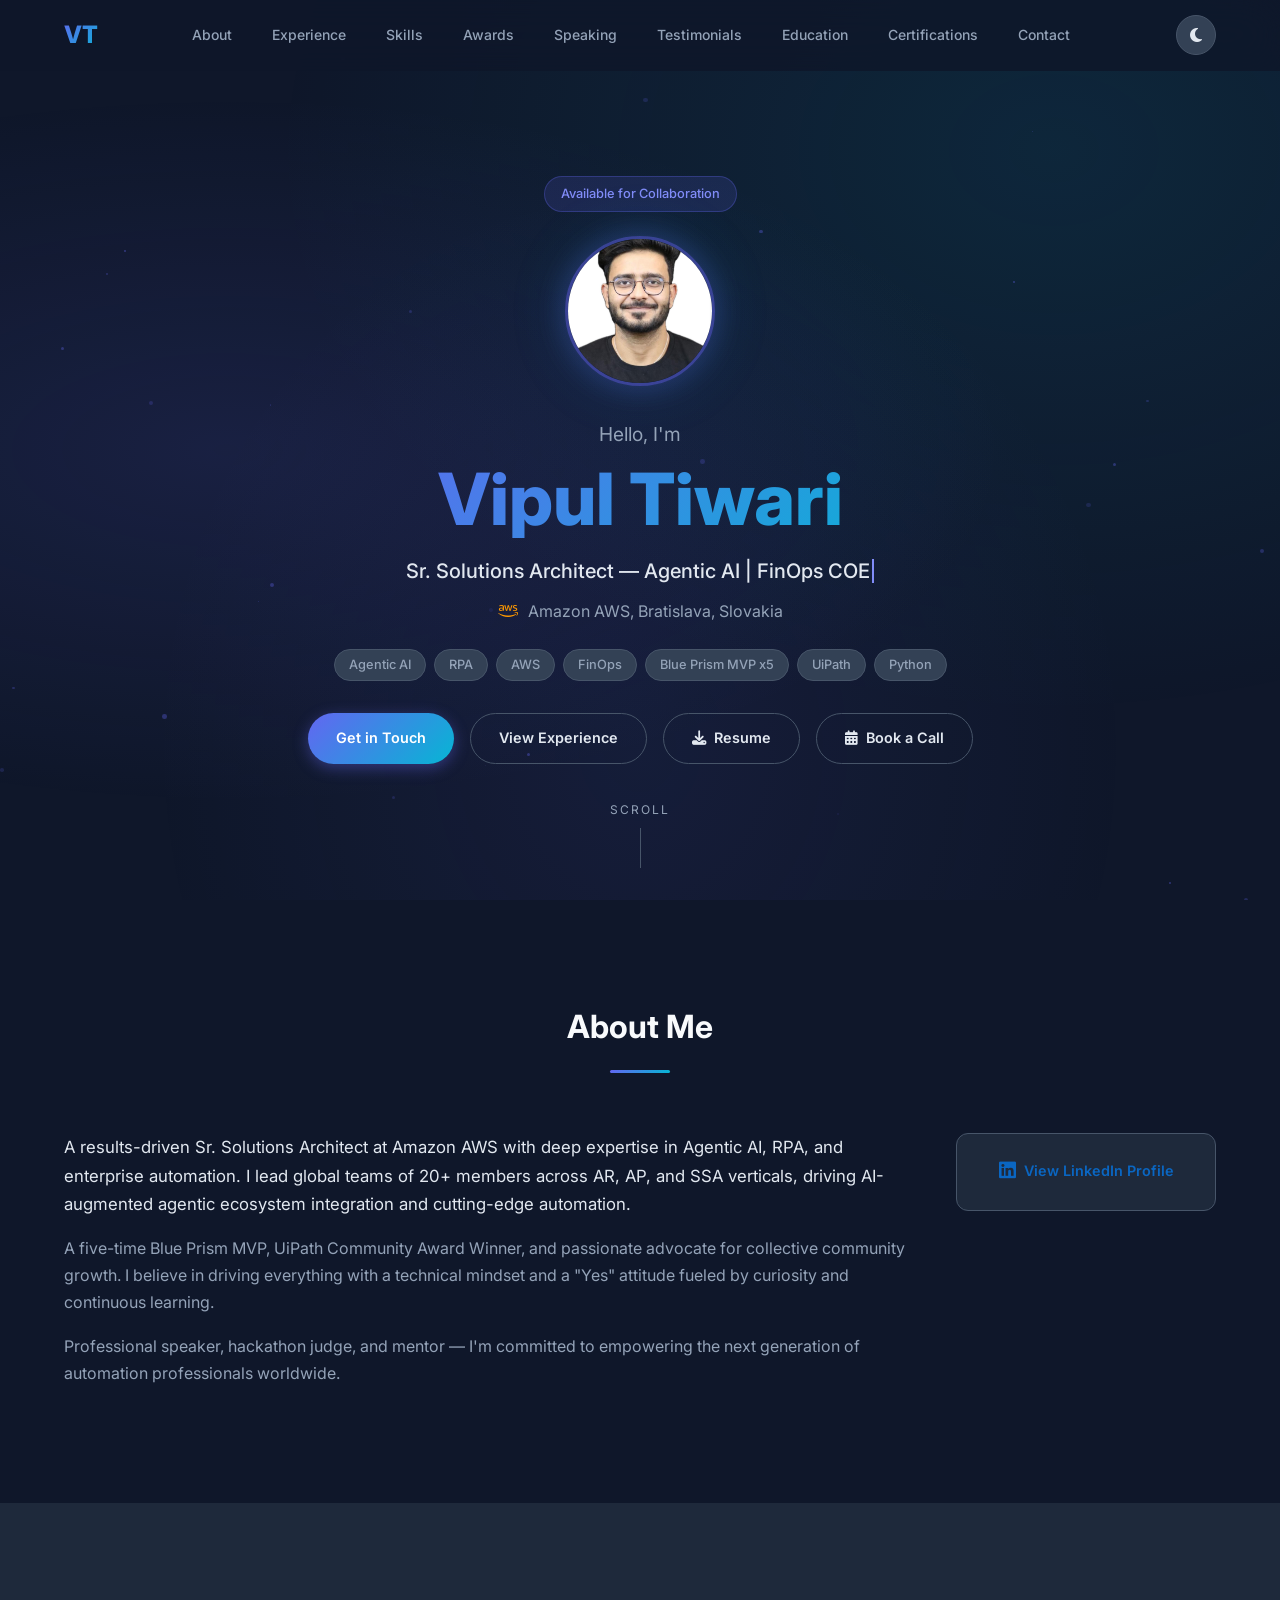
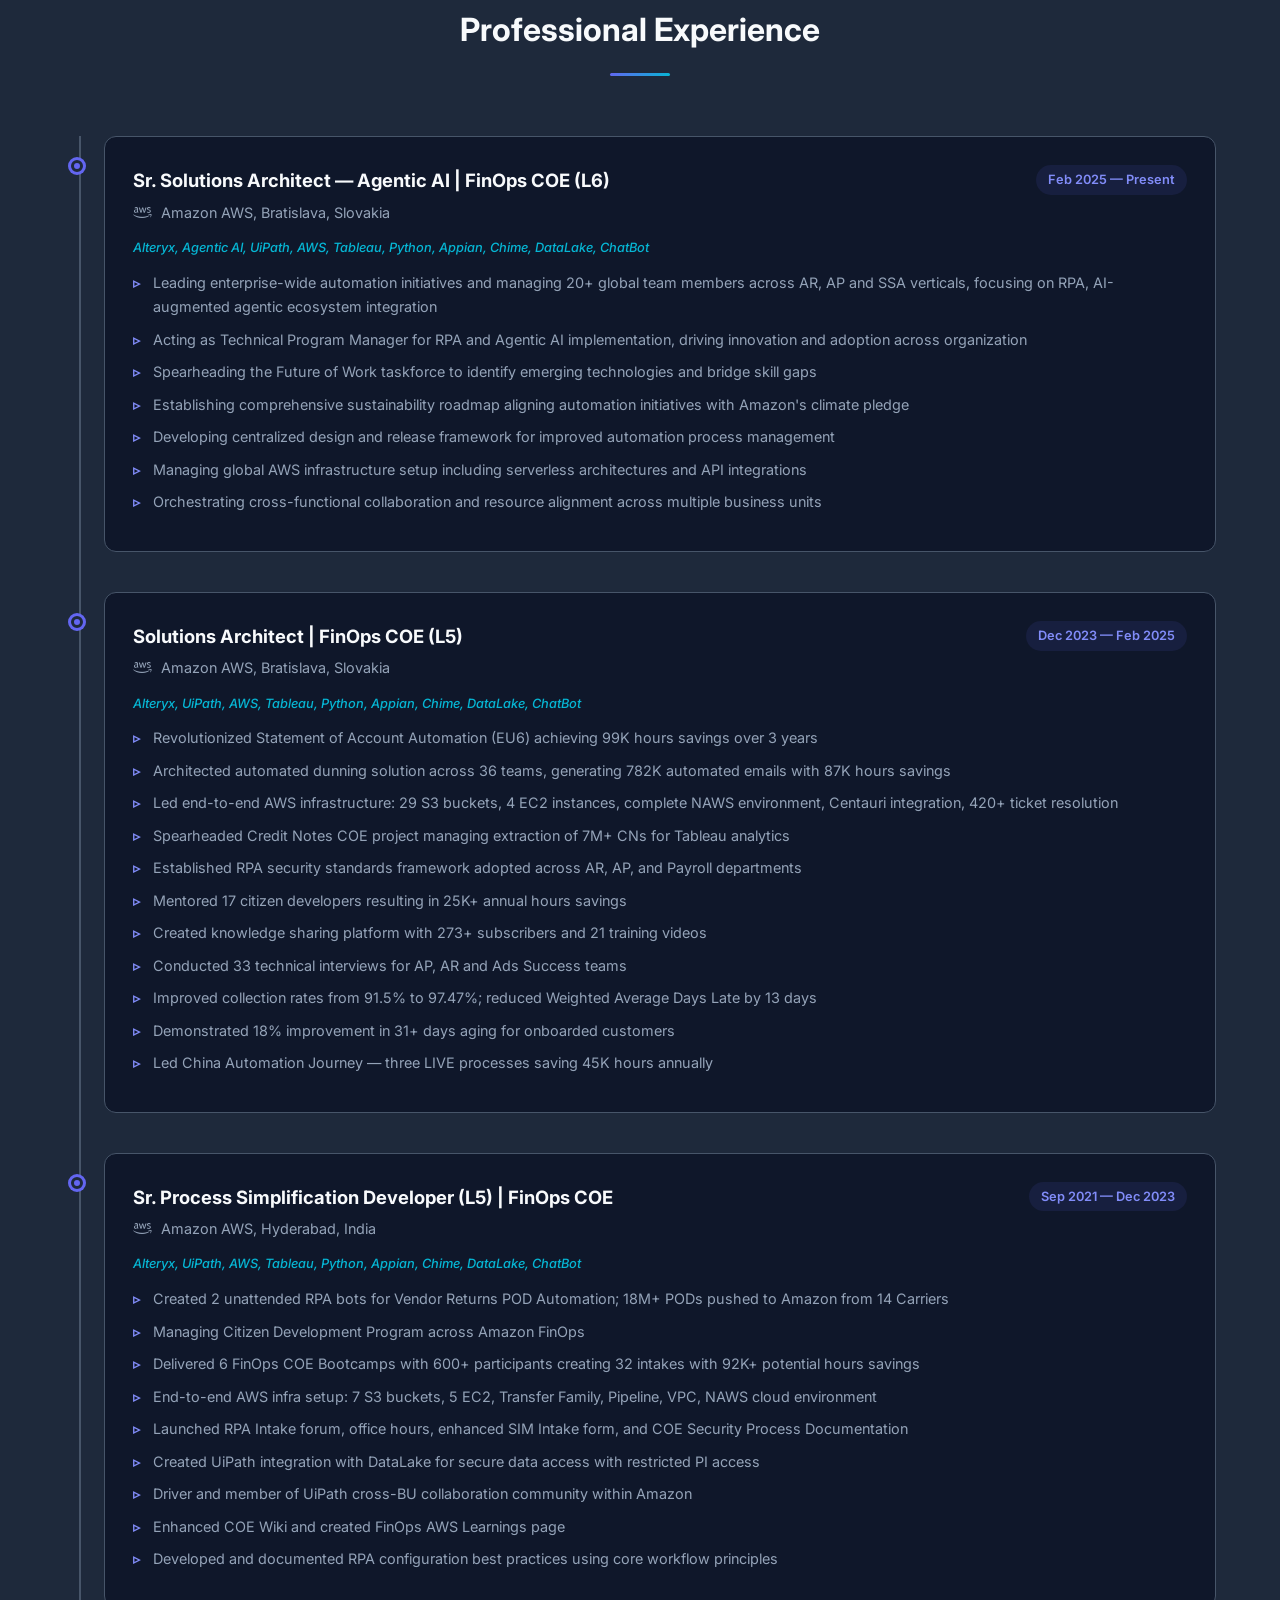
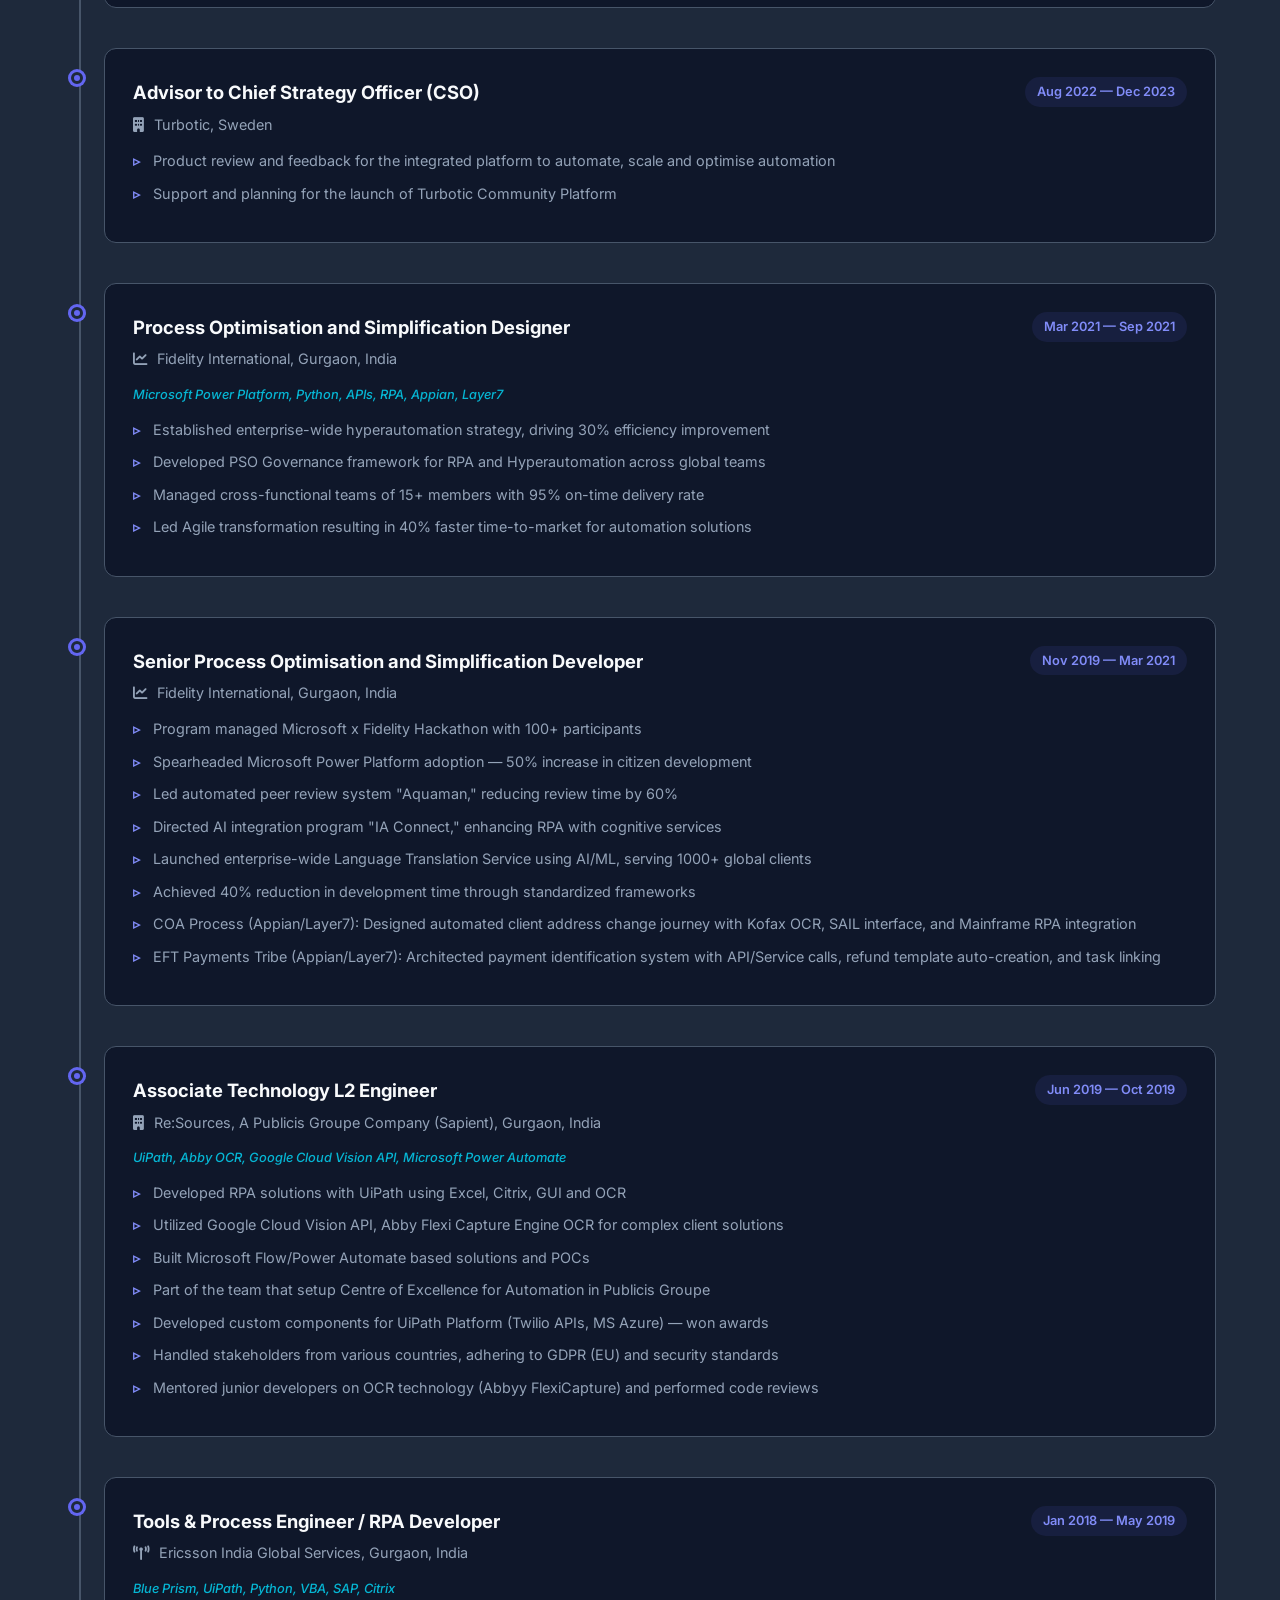
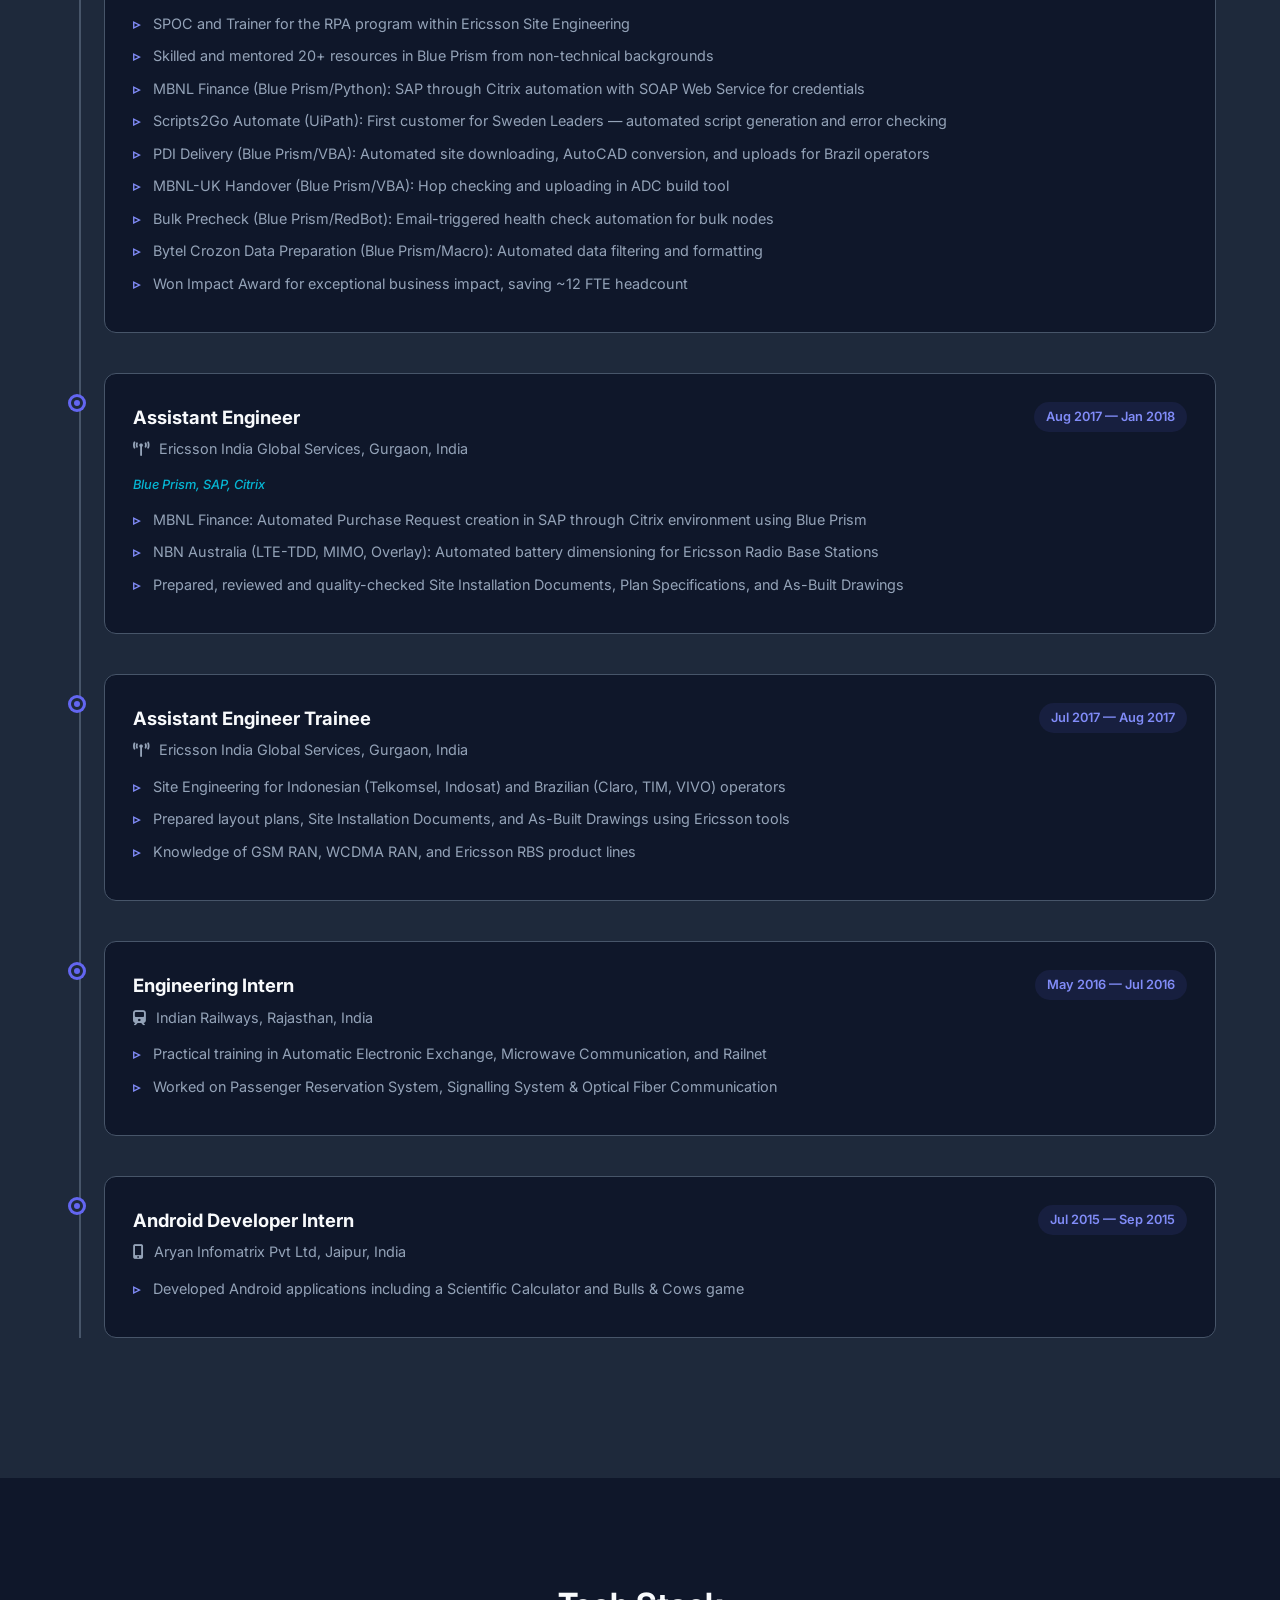
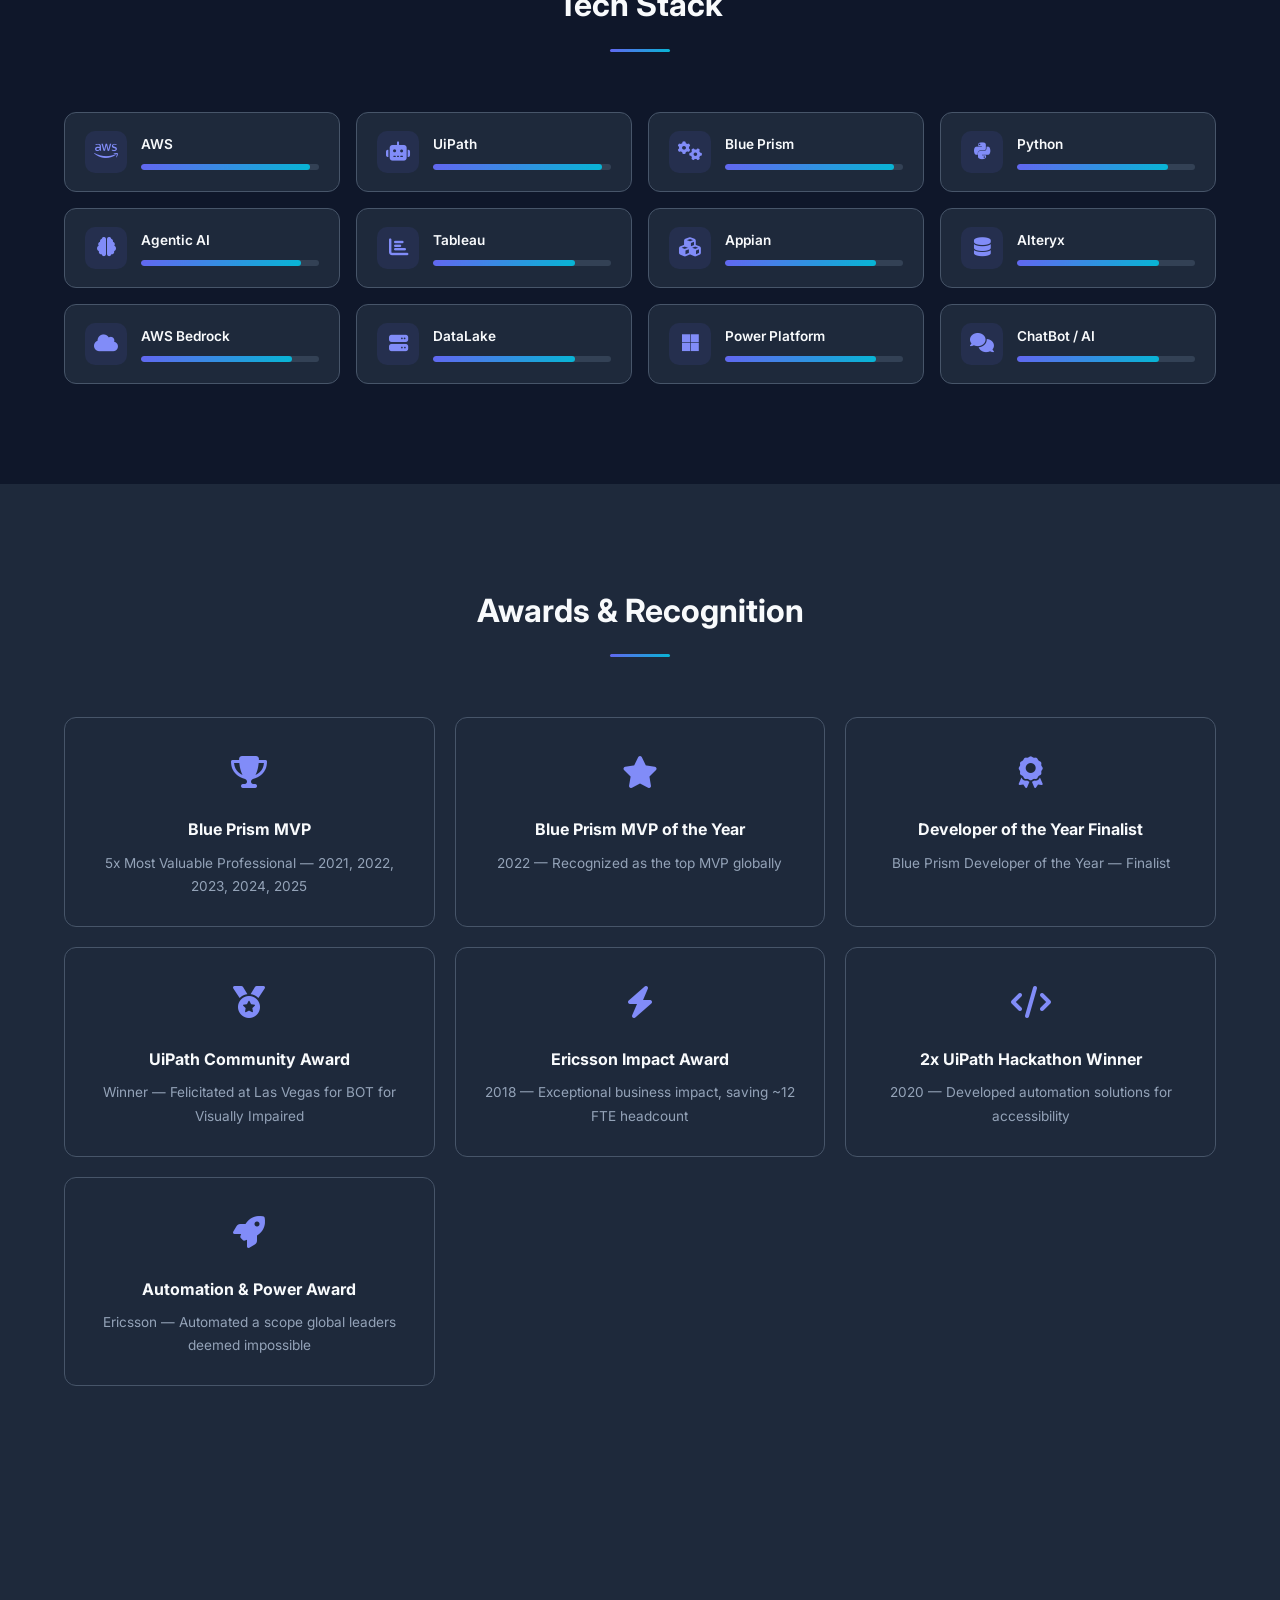
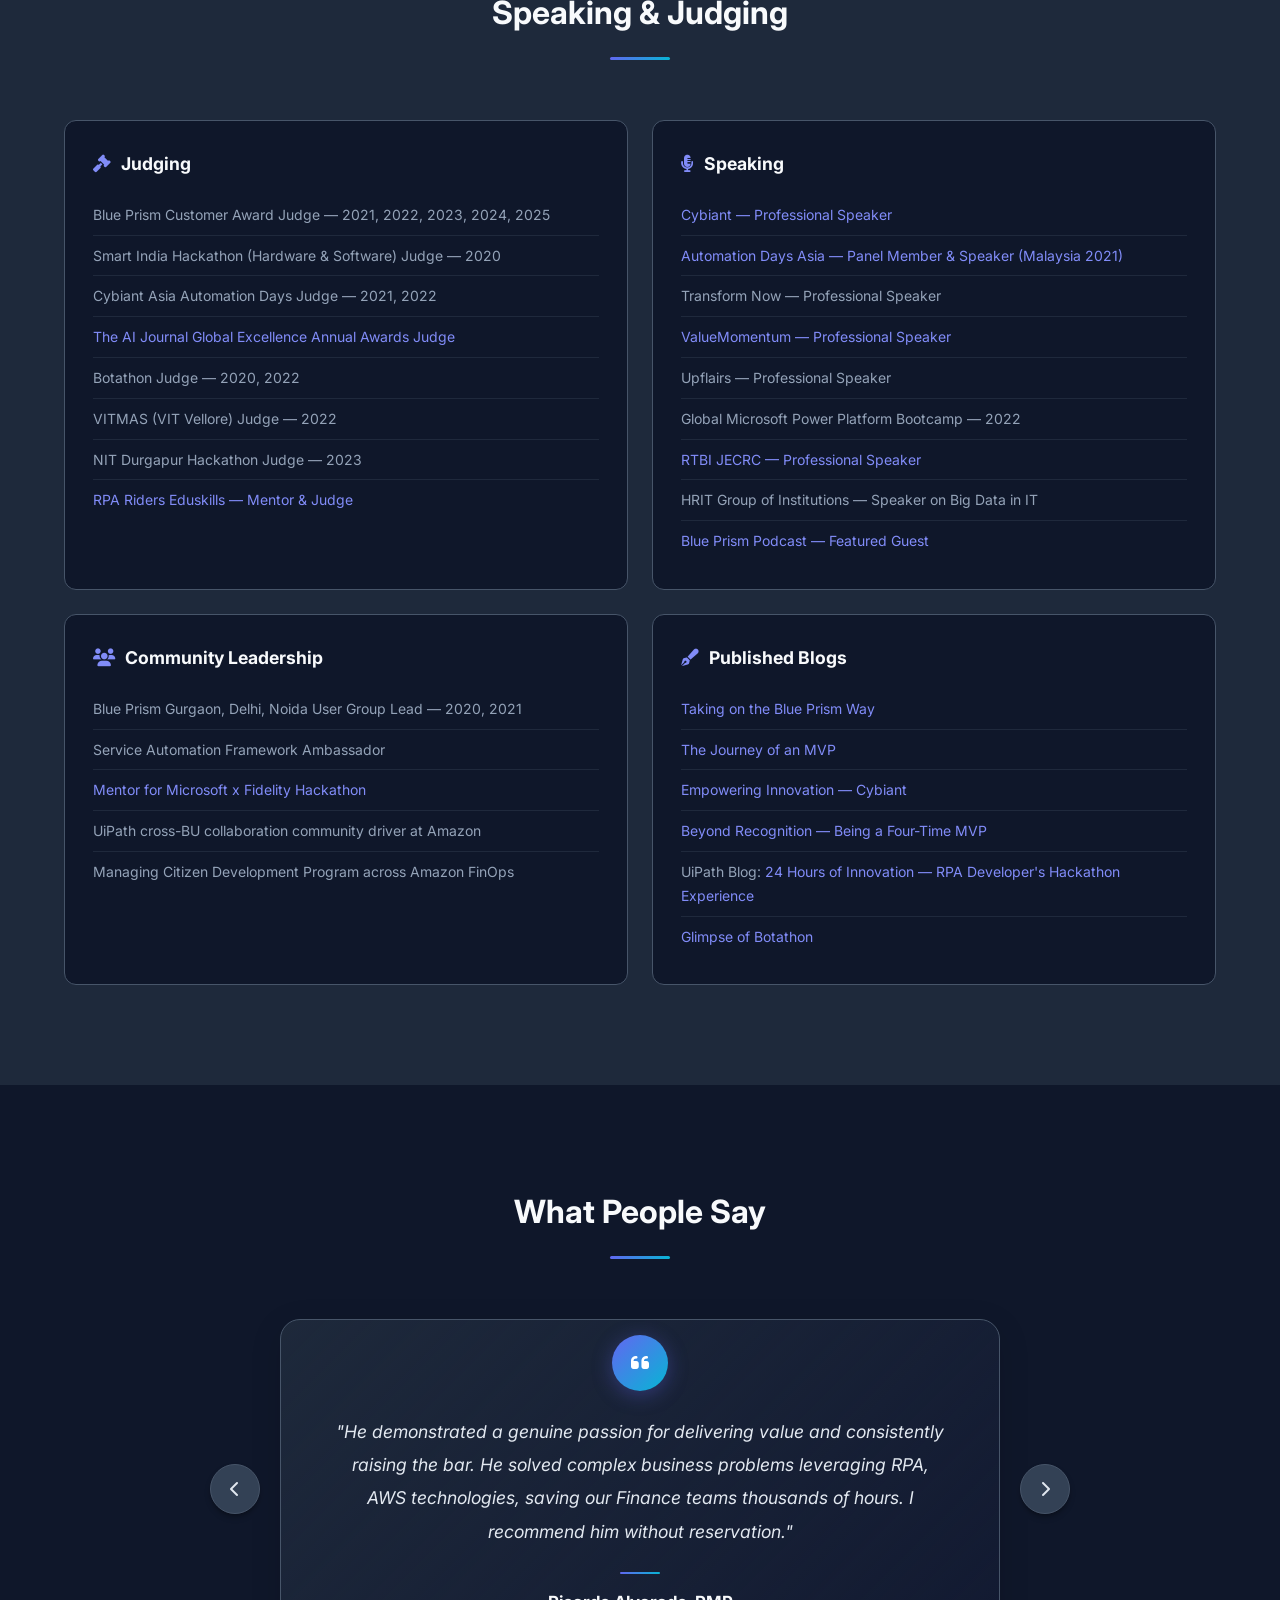
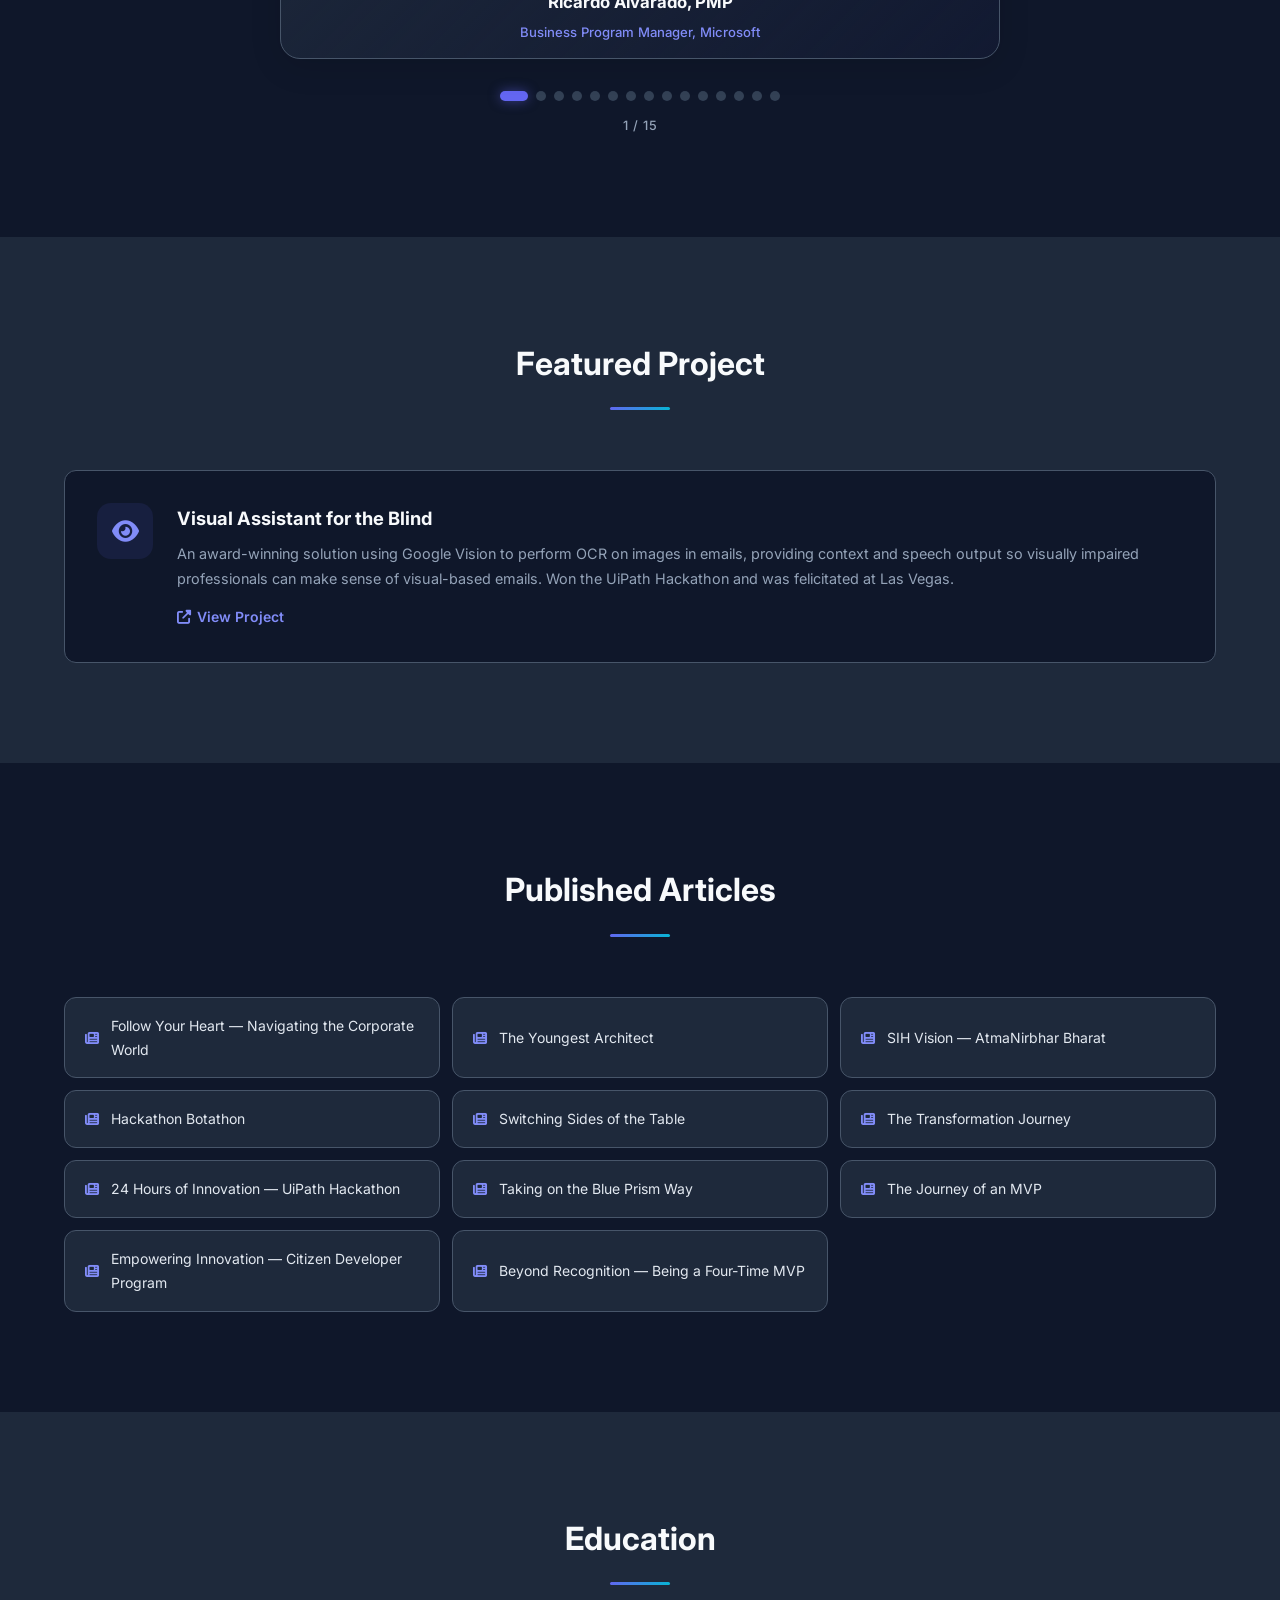
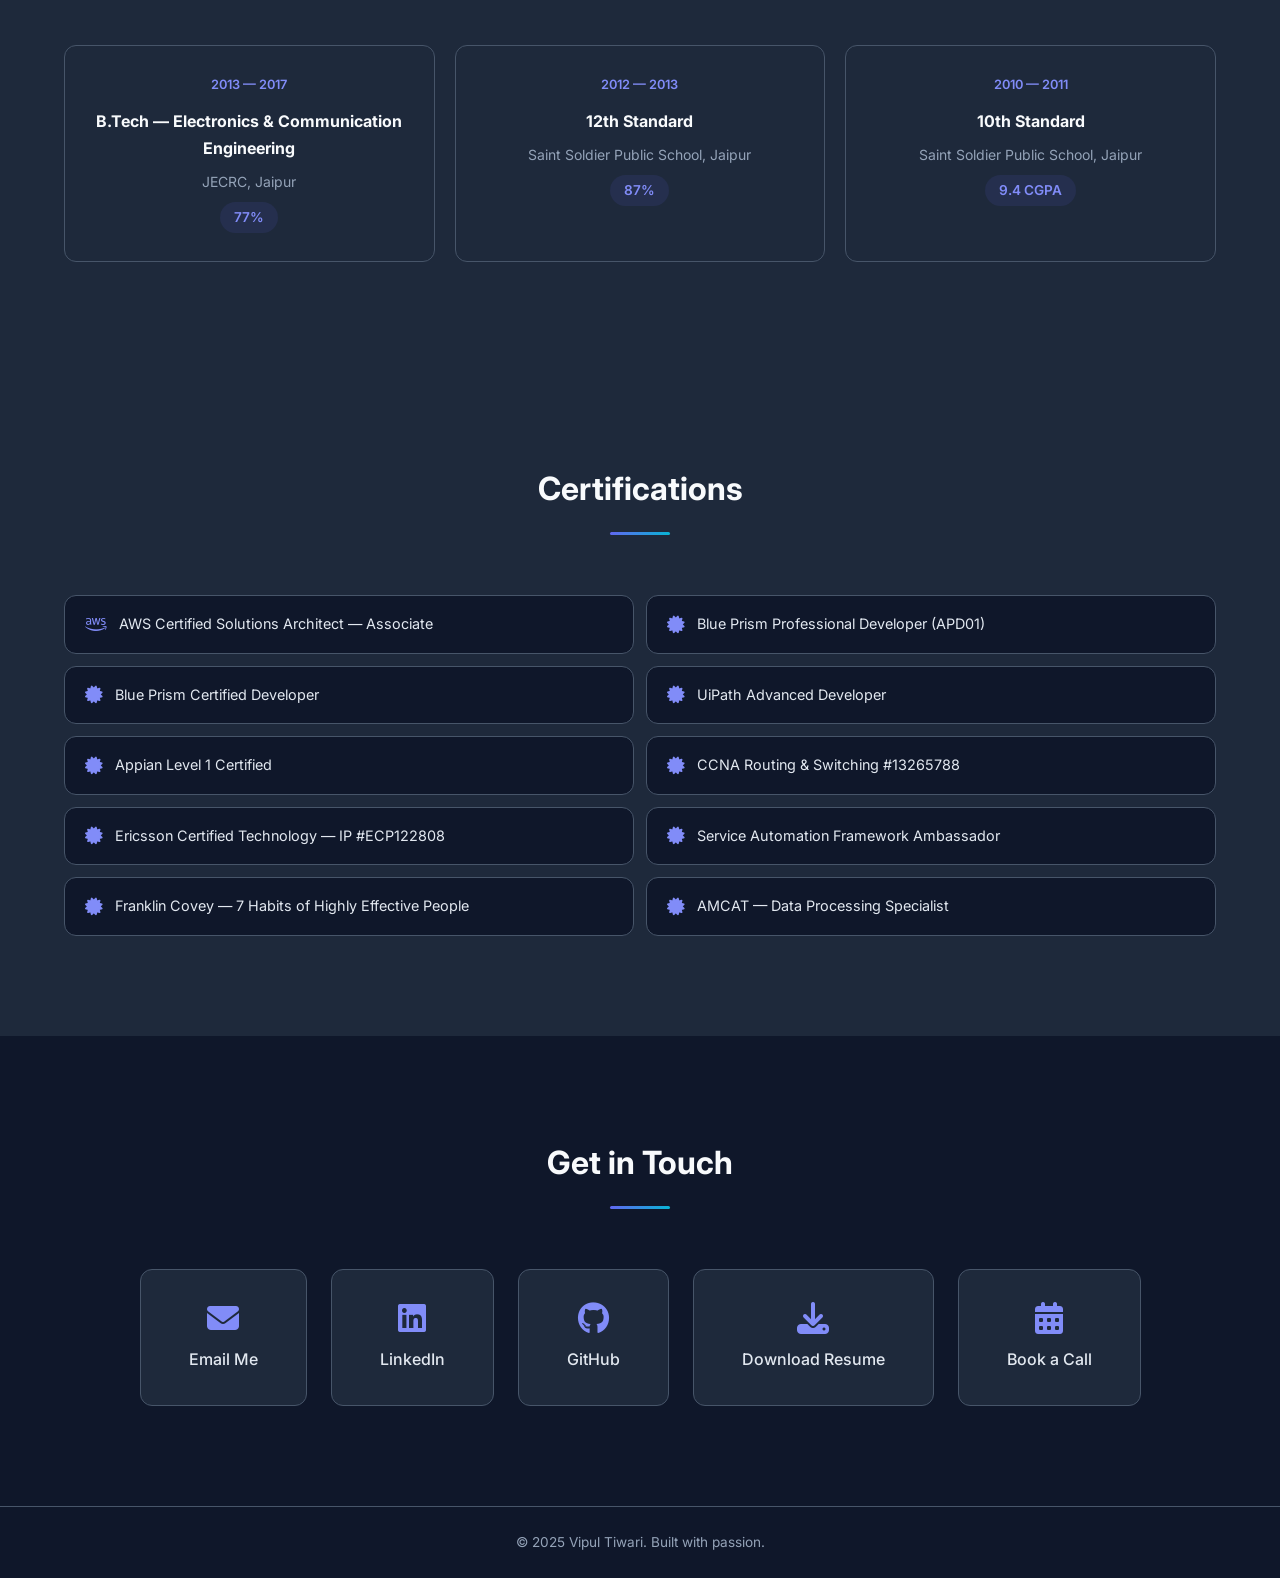
==== commit 6602320f: "Add downloadable resume PDF and Book a Call buttons to hero and contact sections" ====
--- a/index.html
+++ b/index.html
@@ -63,6 +63,8 @@
             <div class="hero-cta">
                 <a href="#contact" class="btn btn-primary">Get in Touch</a>
                 <a href="#experience" class="btn btn-outline">View Experience</a>
+                <a href="Vipul Tiwari_architect.pdf" download class="btn btn-outline"><i class="fas fa-download"></i> Resume</a>
+                <a href="#" id="calendarLink" class="btn btn-outline" target="_blank"><i class="fas fa-calendar-alt"></i> Book a Call</a>
             </div>
         </div>
         <div class="scroll-indicator">
@@ -717,6 +719,14 @@
                     <i class="fab fa-github"></i>
                     <span>GitHub</span>
                 </a>
+                <a href="Vipul Tiwari_architect.pdf" download class="contact-card">
+                    <i class="fas fa-download"></i>
+                    <span>Download Resume</span>
+                </a>
+                <a href="#" id="calendarLinkFooter" class="contact-card" target="_blank">
+                    <i class="fas fa-calendar-alt"></i>
+                    <span>Book a Call</span>
+                </a>
             </div>
         </div>
     </section>
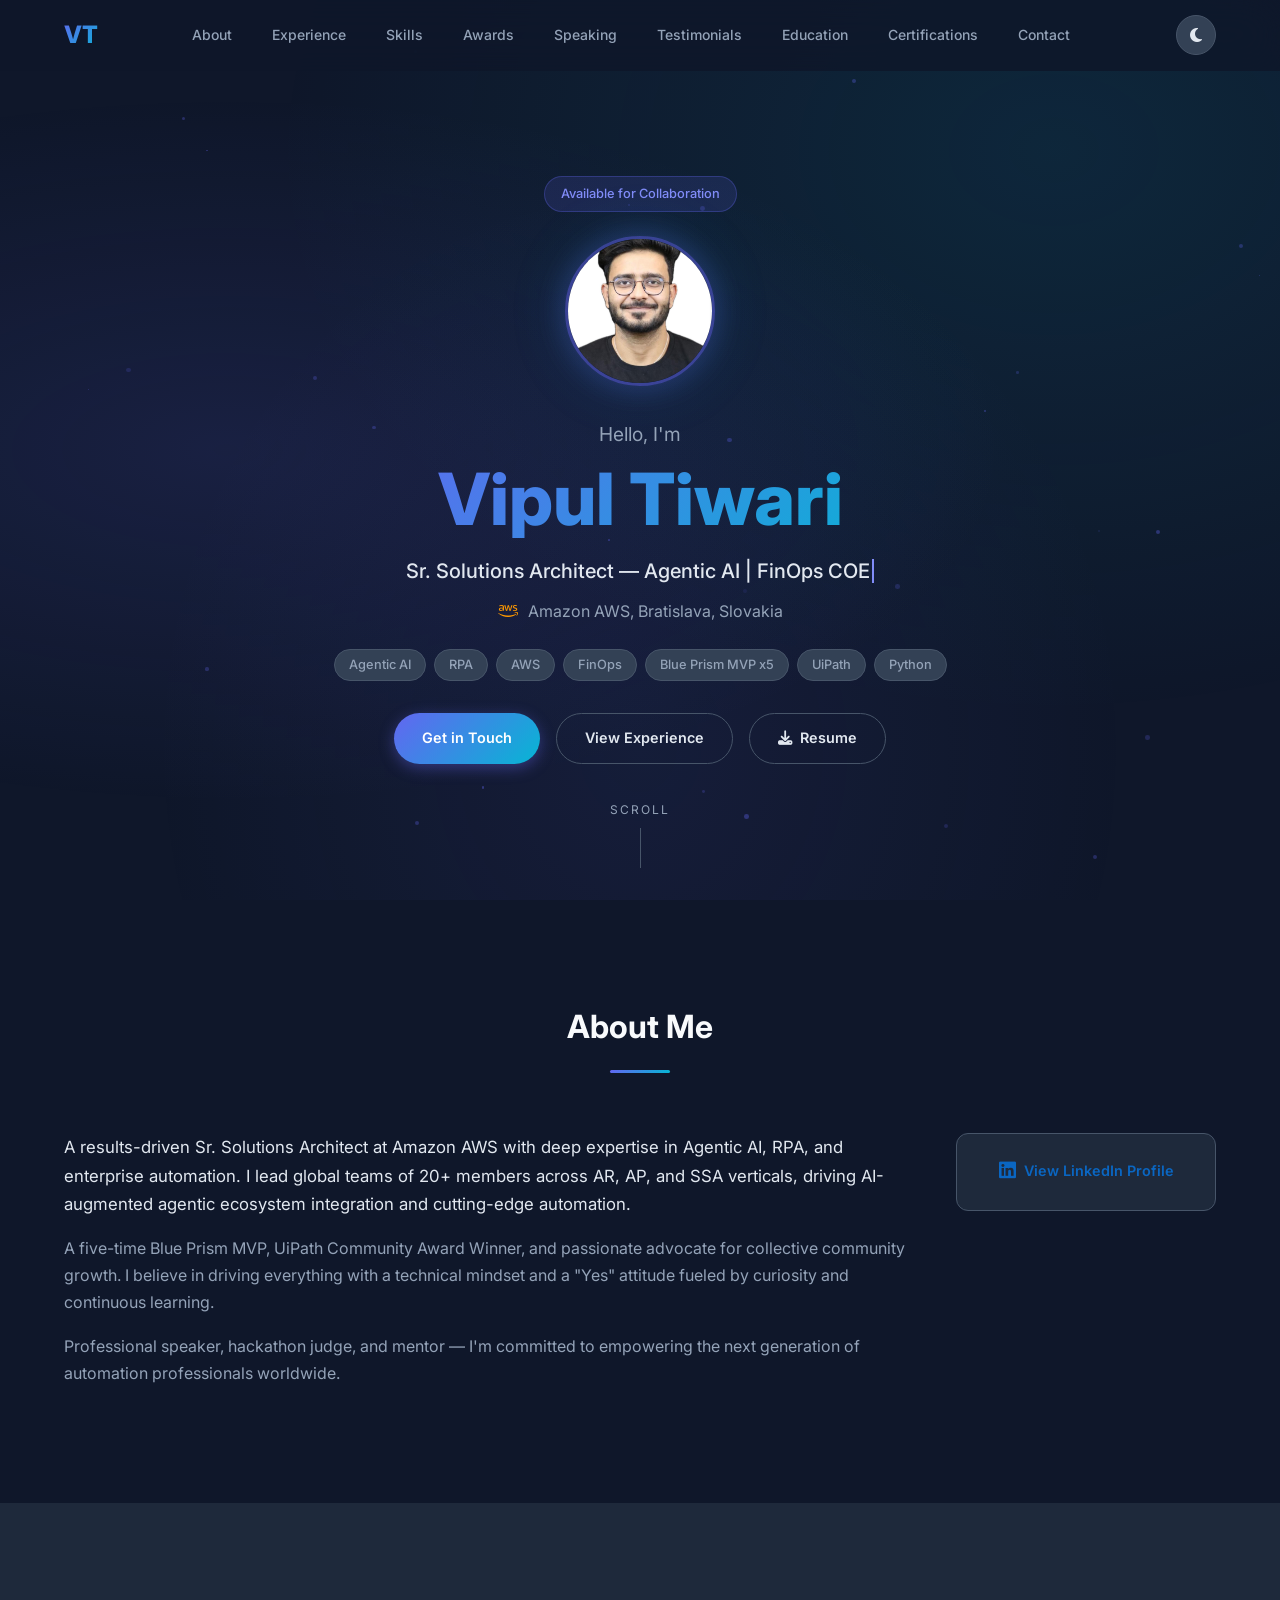
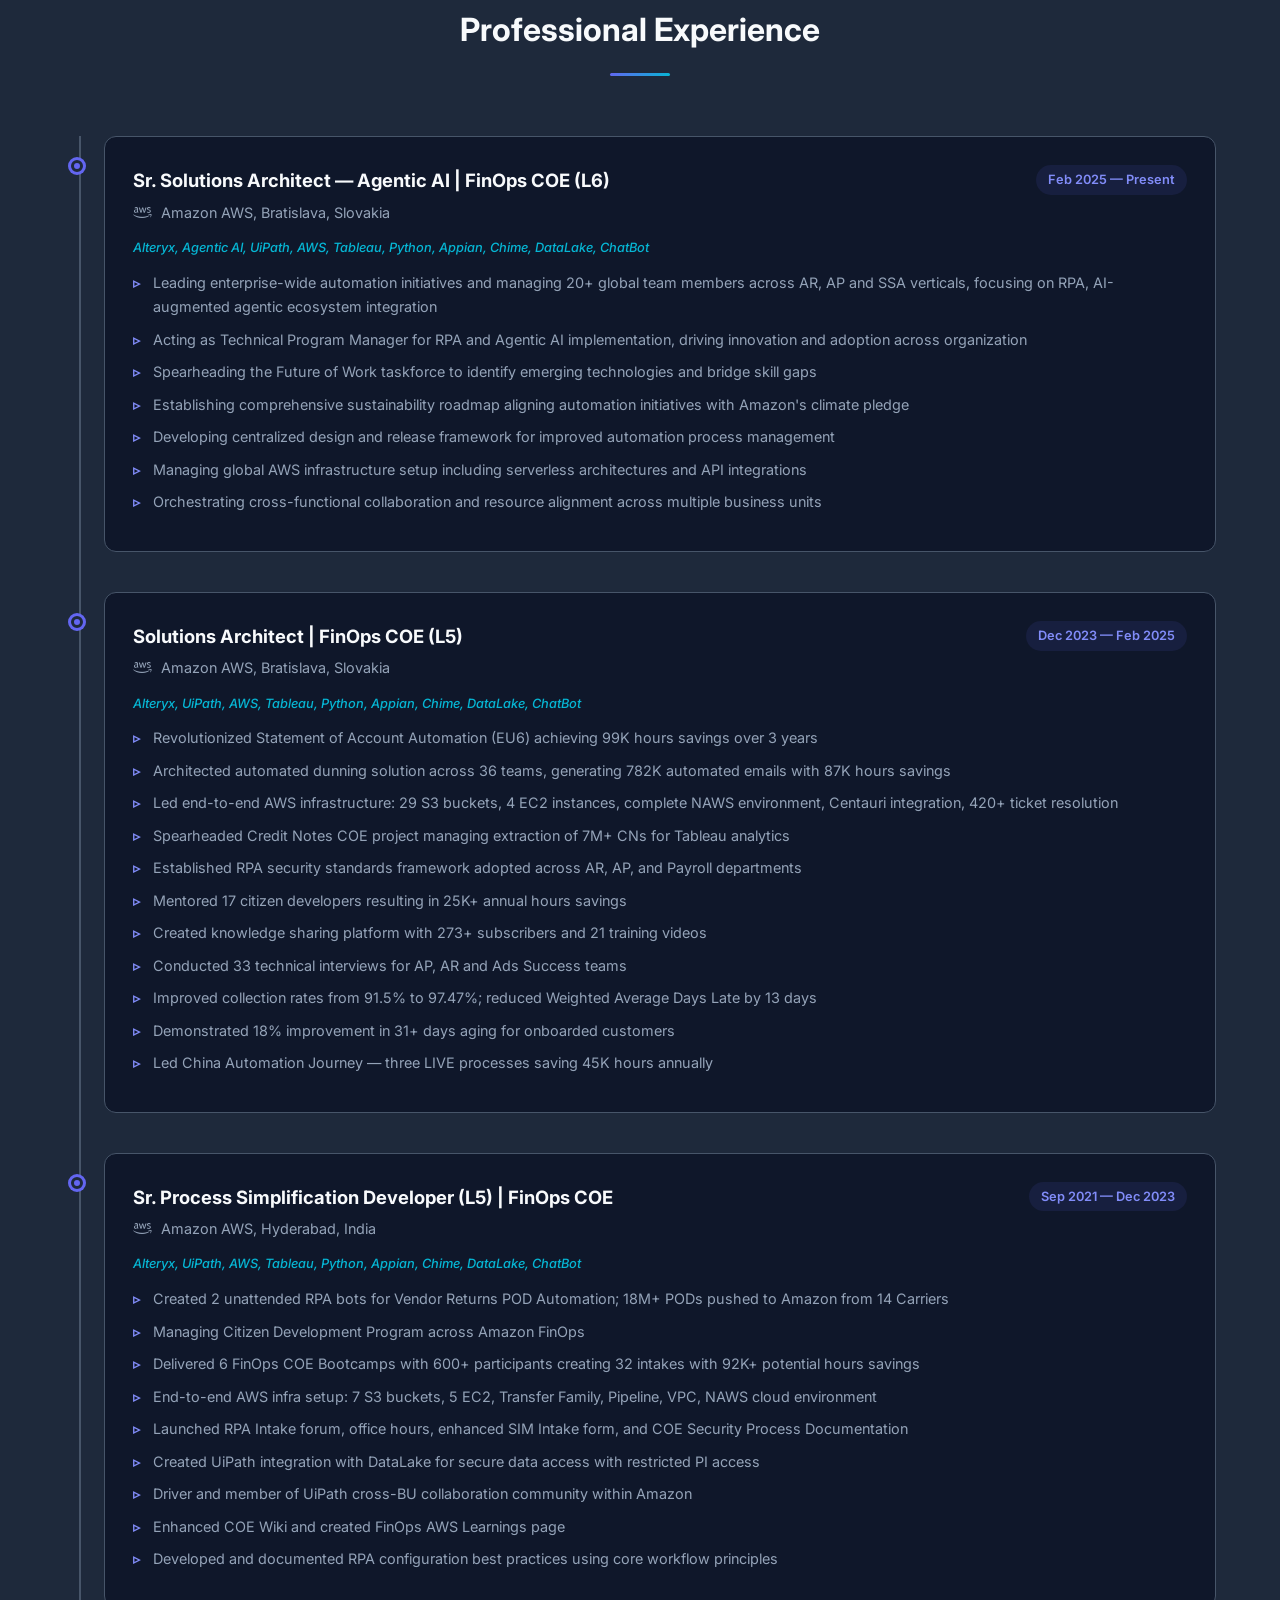
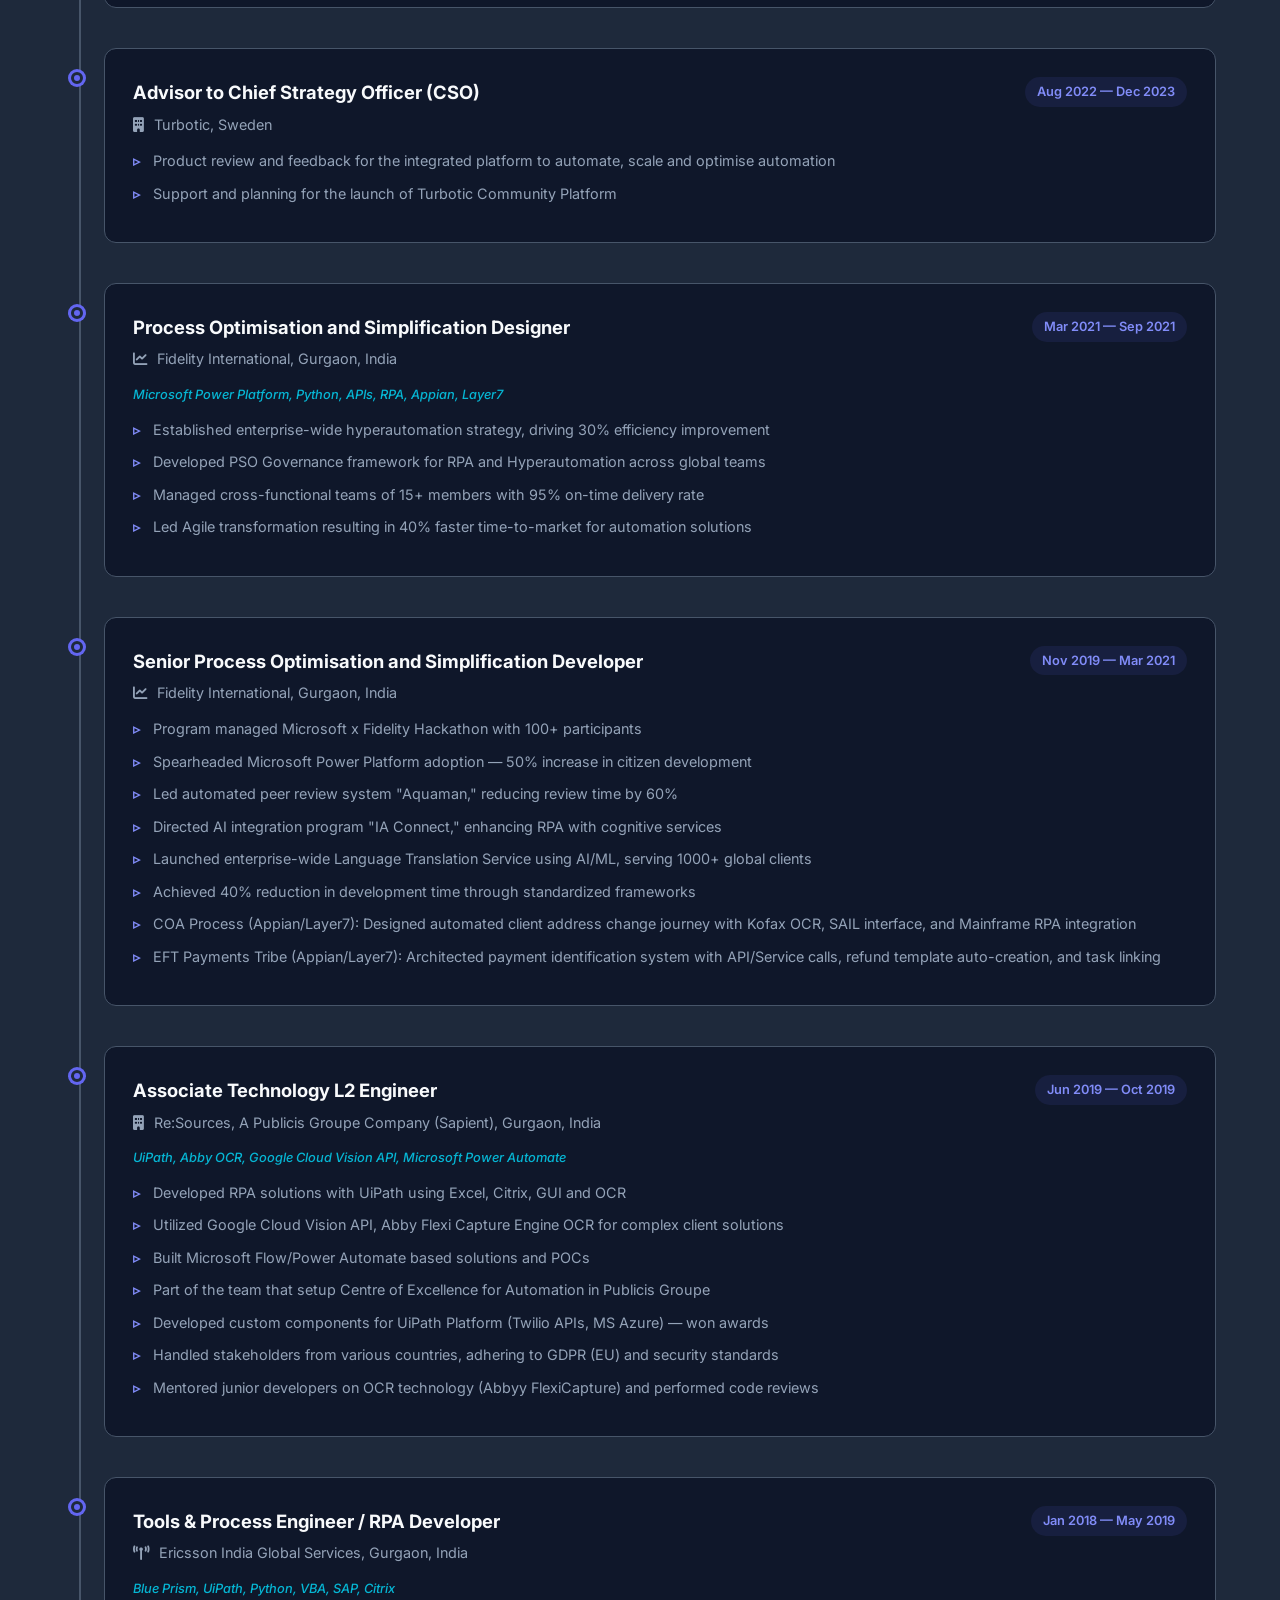
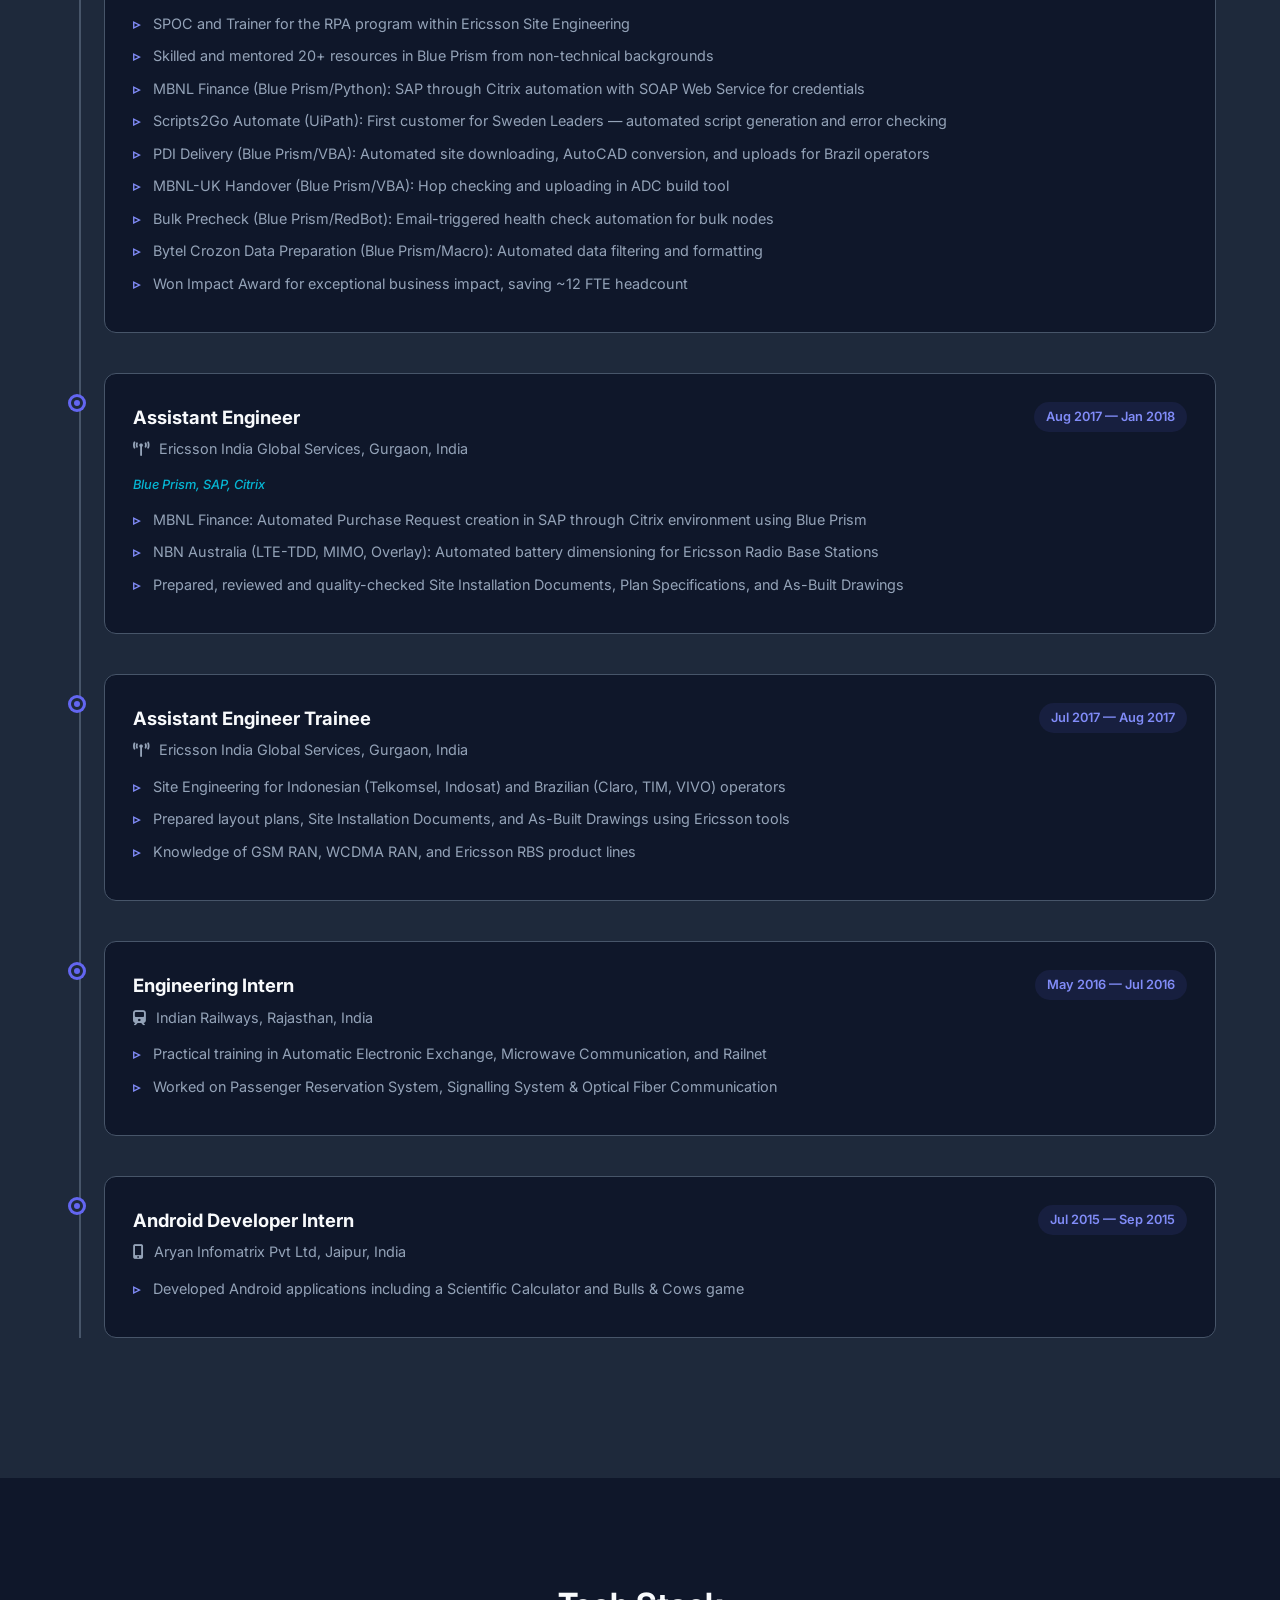
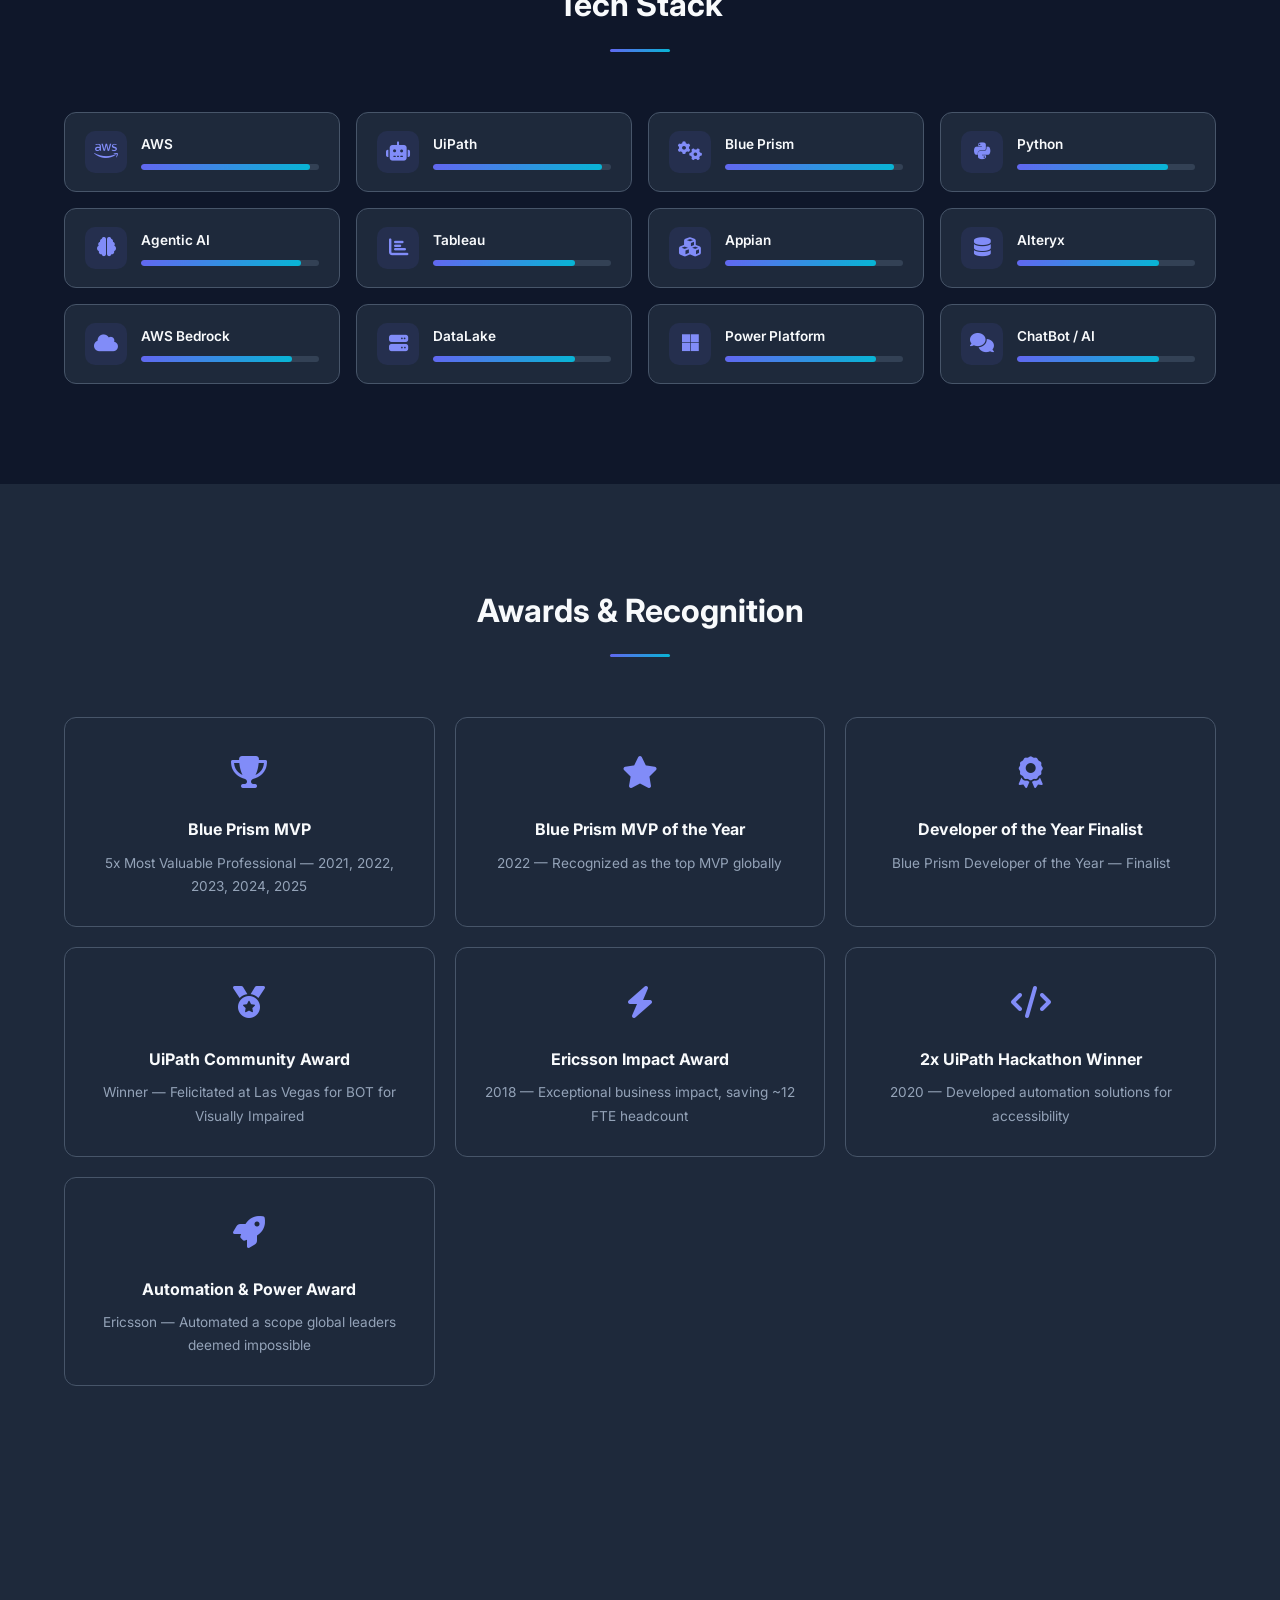
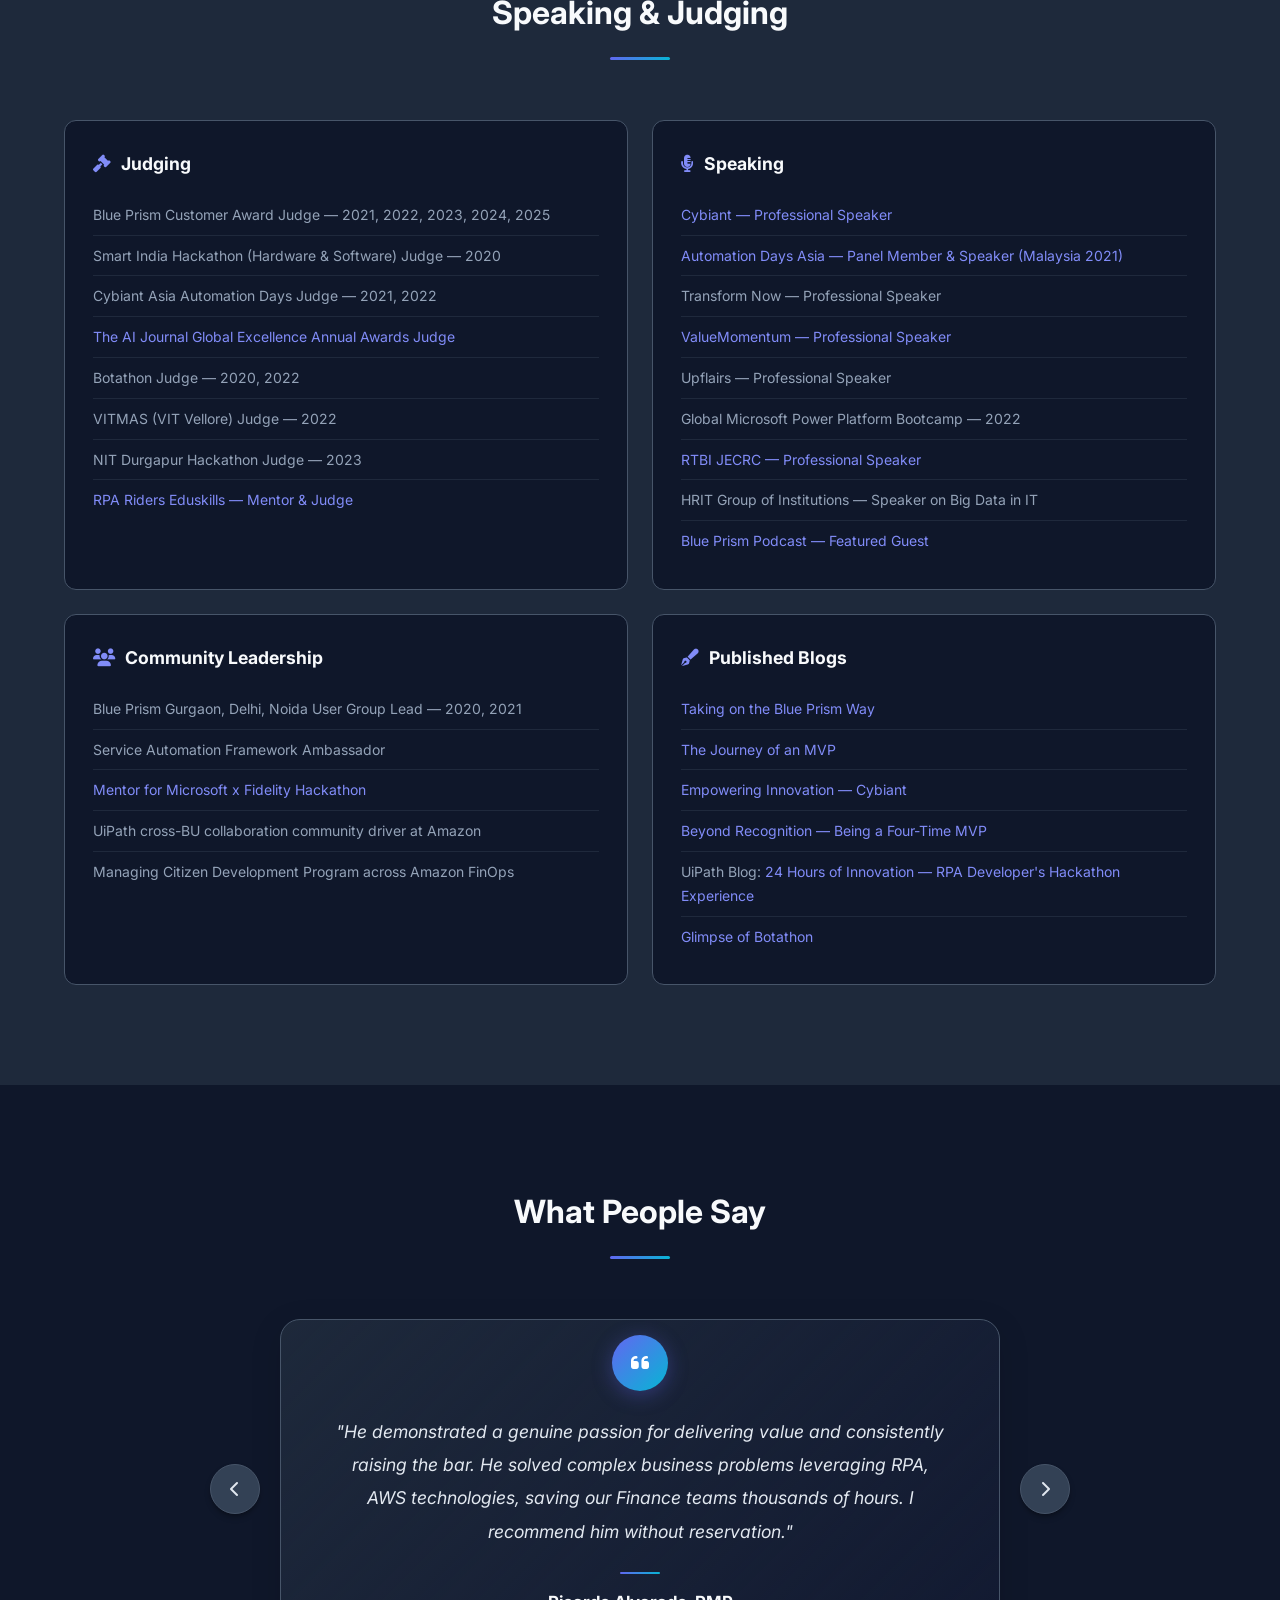
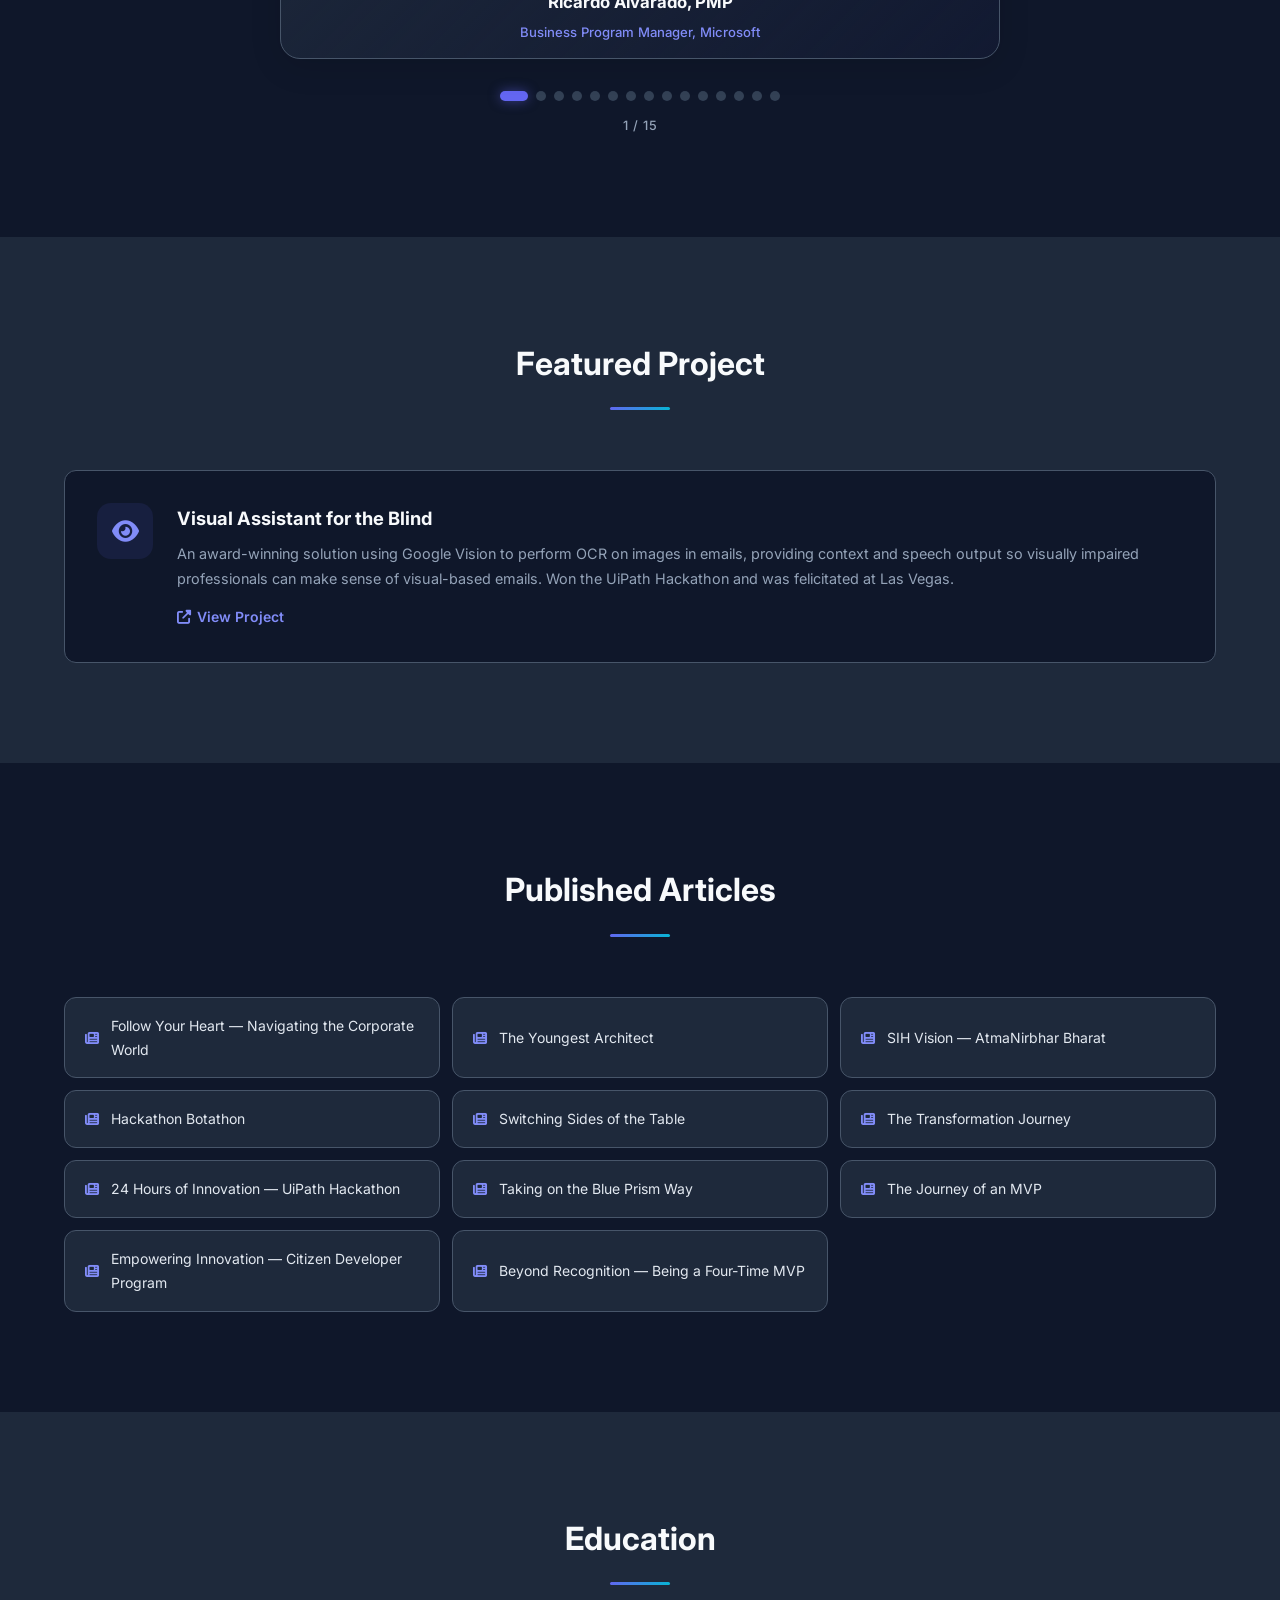
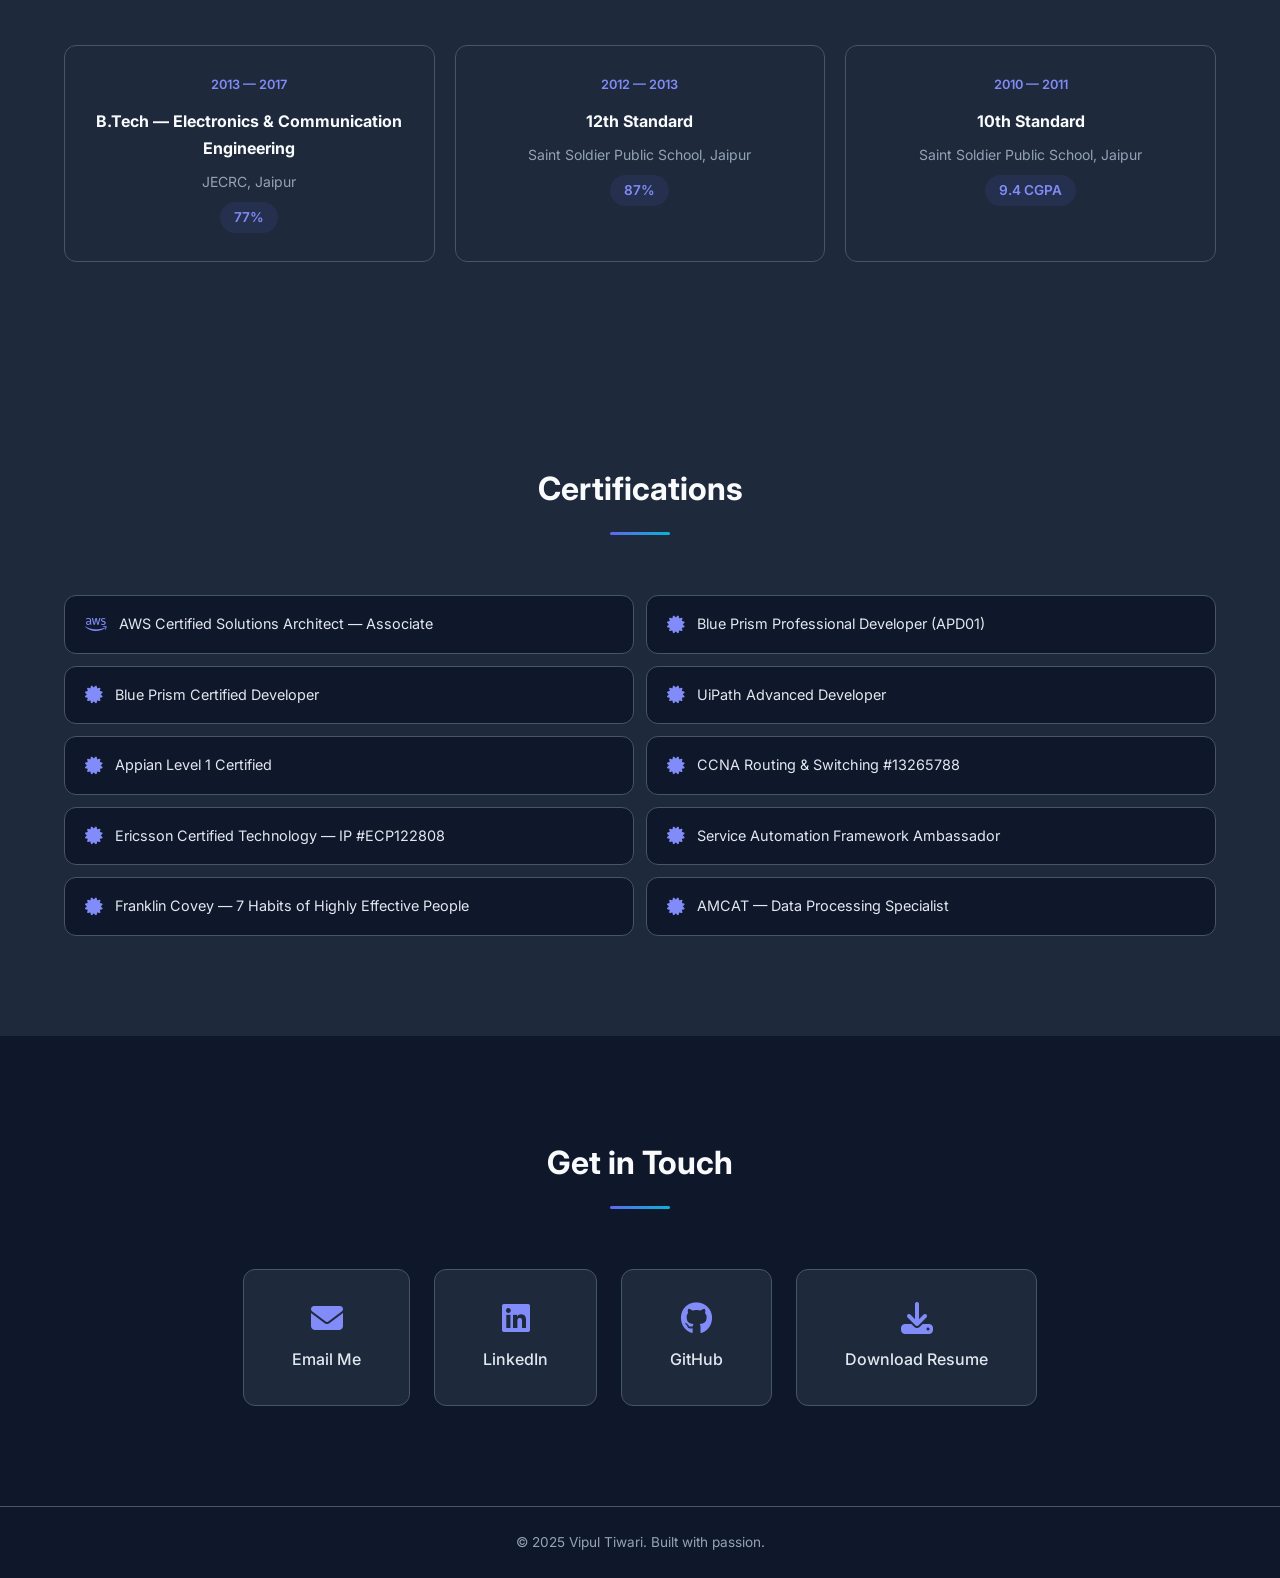
==== commit 97d2a6fd: "Remove Book a Call buttons, keep resume download only" ====
--- a/index.html
+++ b/index.html
@@ -64,7 +64,6 @@
                 <a href="#contact" class="btn btn-primary">Get in Touch</a>
                 <a href="#experience" class="btn btn-outline">View Experience</a>
                 <a href="Vipul Tiwari_architect.pdf" download class="btn btn-outline"><i class="fas fa-download"></i> Resume</a>
-                <a href="#" id="calendarLink" class="btn btn-outline" target="_blank"><i class="fas fa-calendar-alt"></i> Book a Call</a>
             </div>
         </div>
         <div class="scroll-indicator">
@@ -723,10 +722,6 @@
                     <i class="fas fa-download"></i>
                     <span>Download Resume</span>
                 </a>
-                <a href="#" id="calendarLinkFooter" class="contact-card" target="_blank">
-                    <i class="fas fa-calendar-alt"></i>
-                    <span>Book a Call</span>
-                </a>
             </div>
         </div>
     </section>
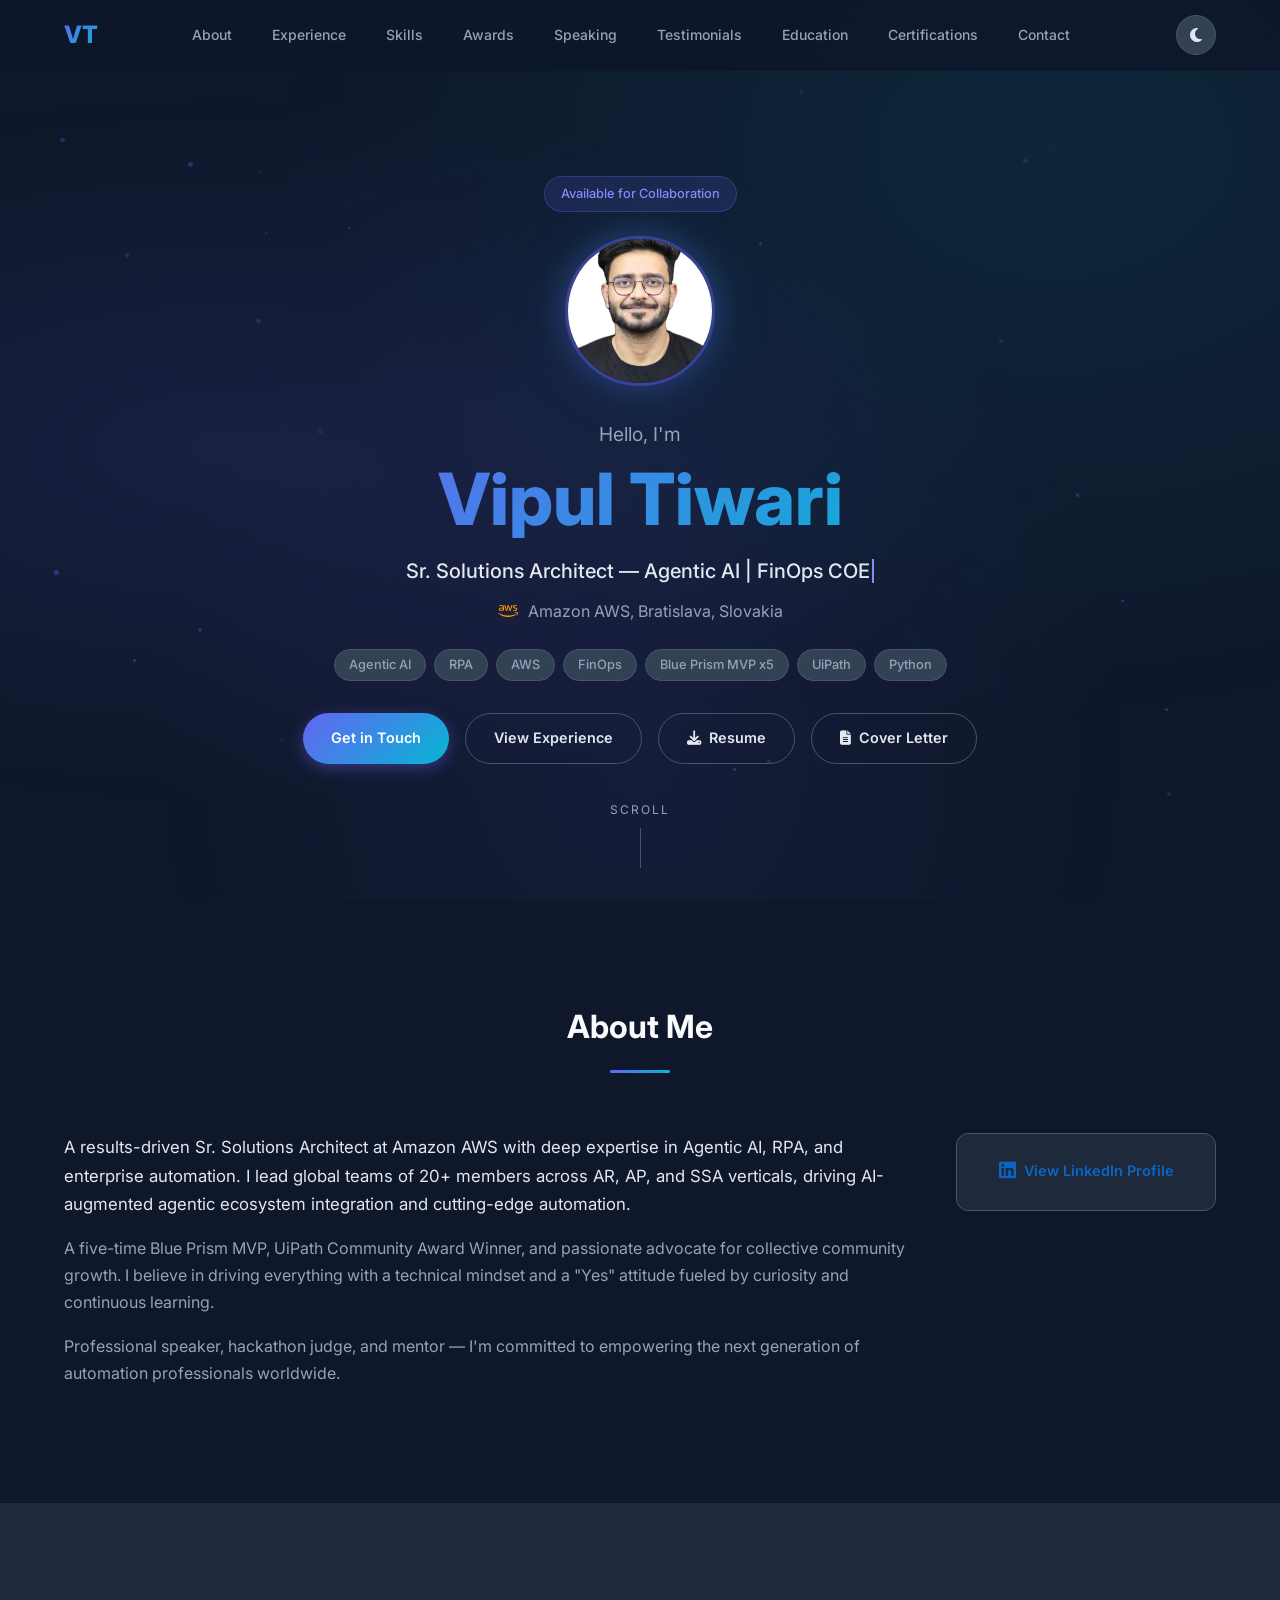
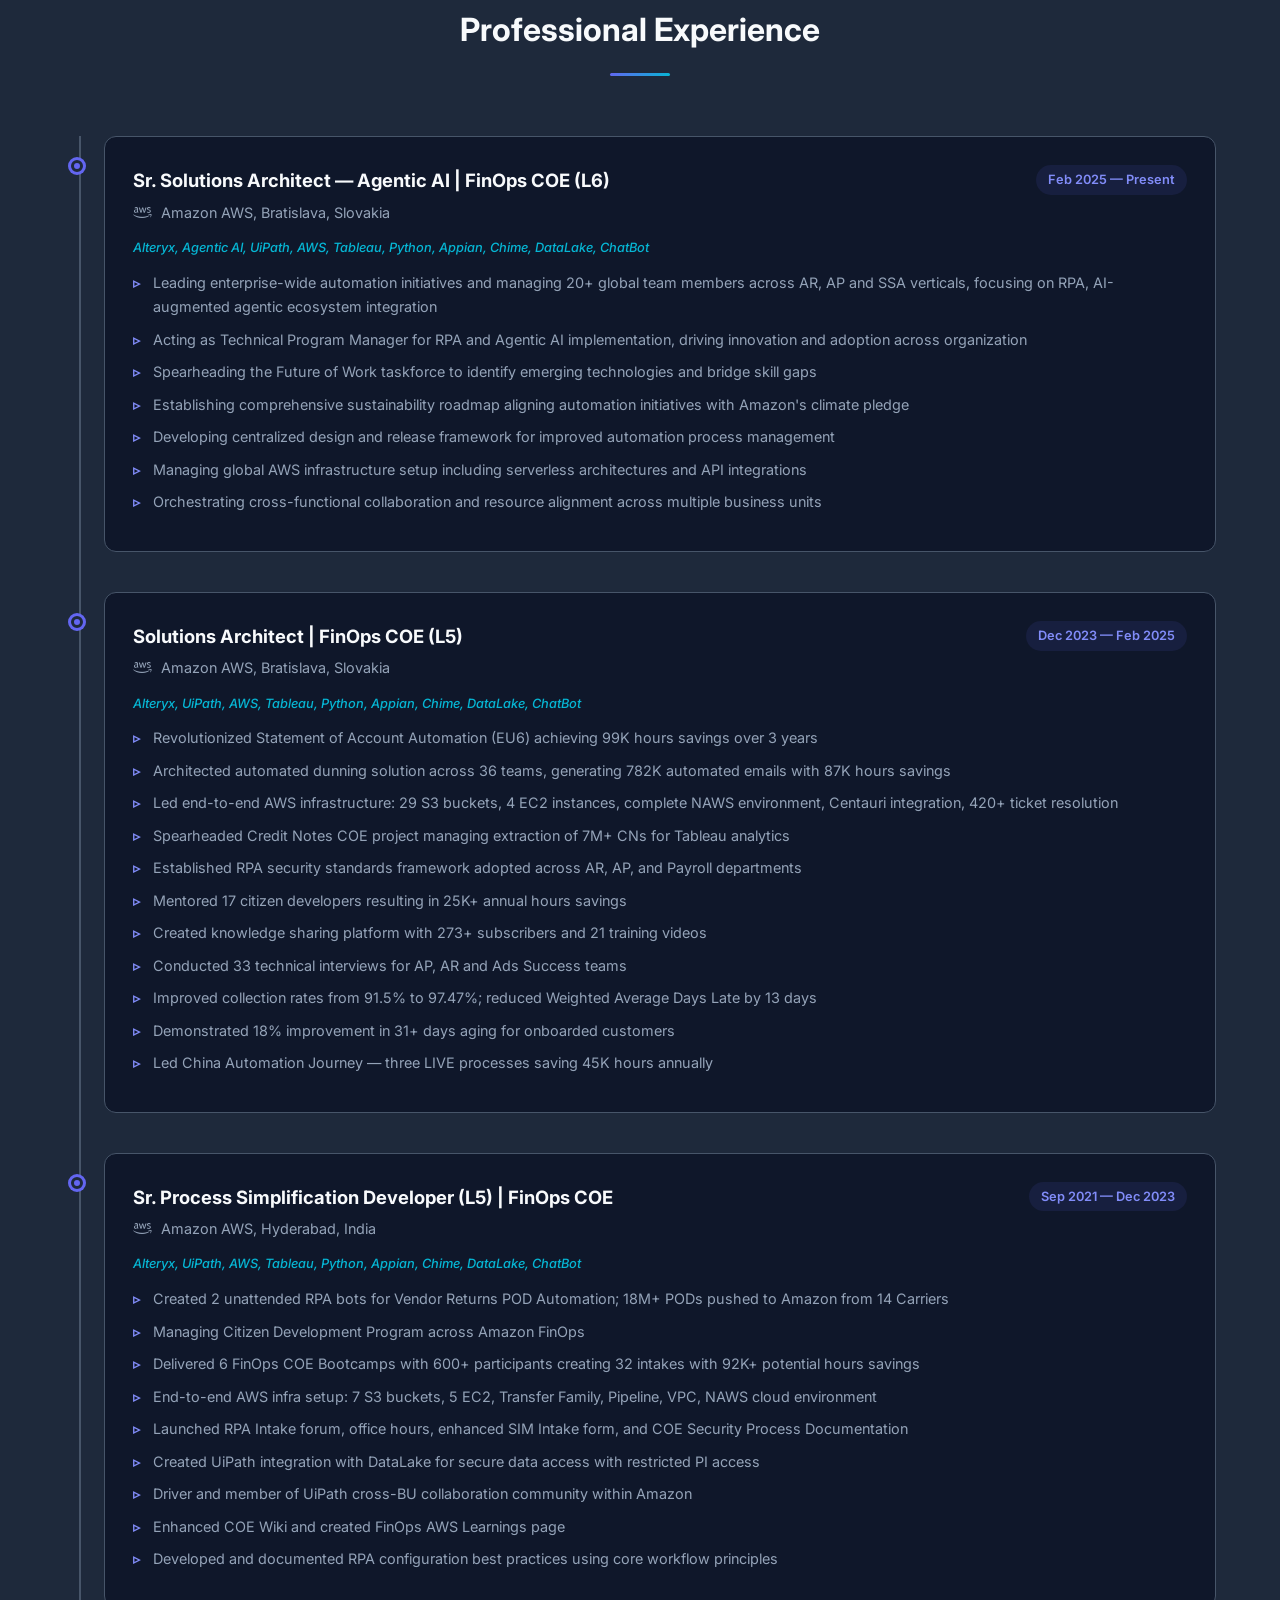
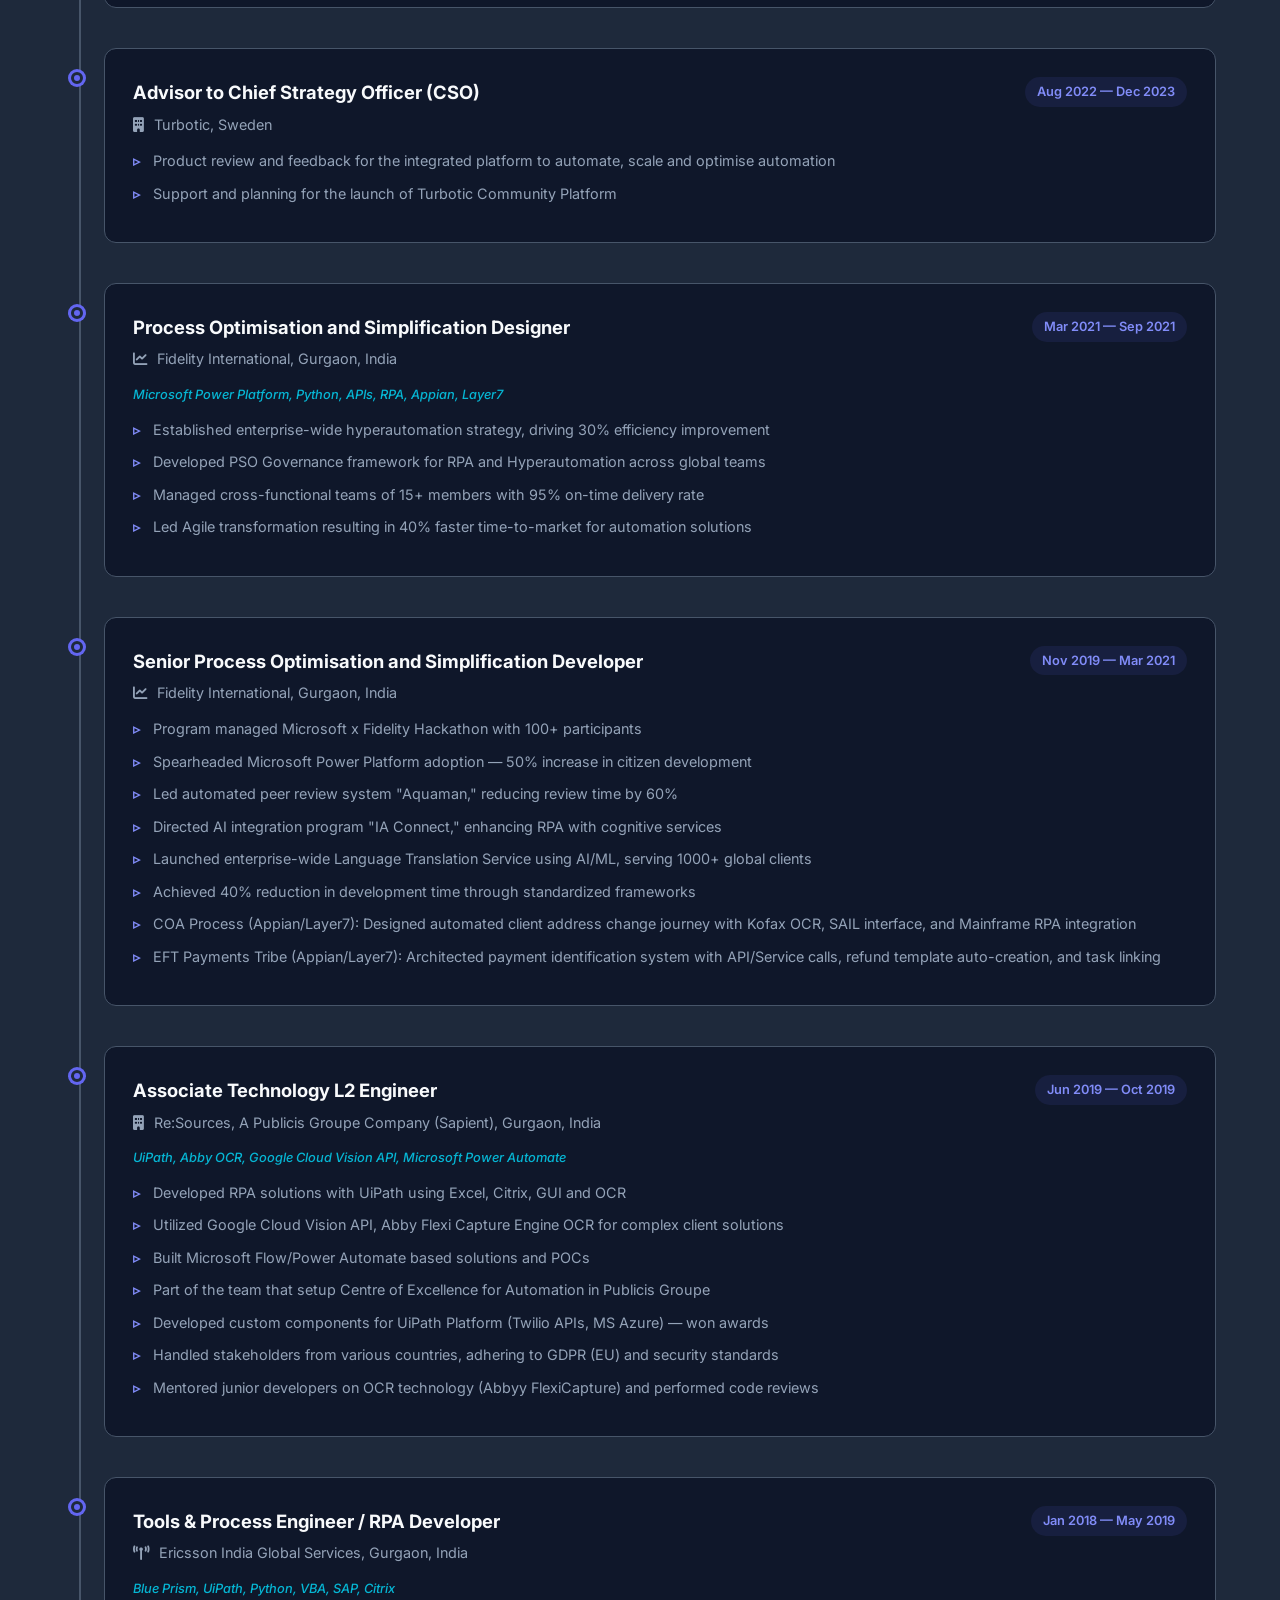
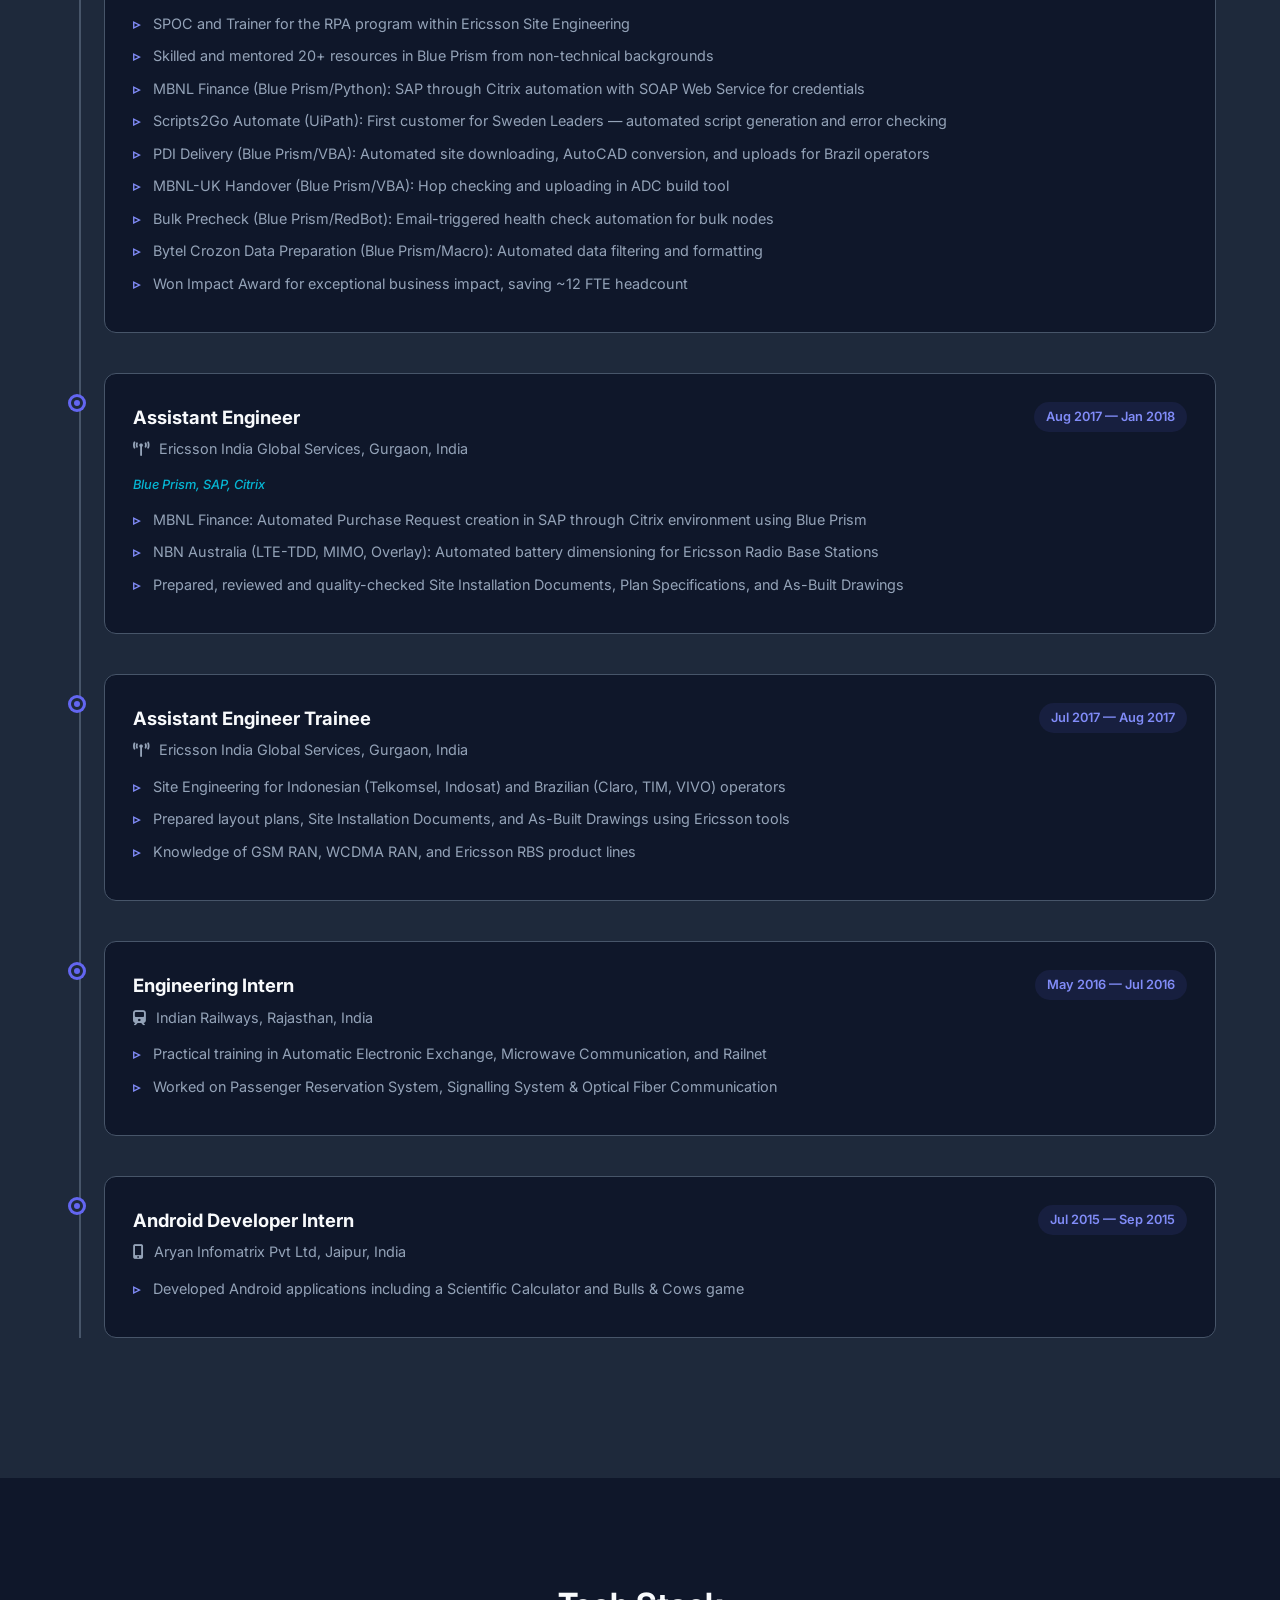
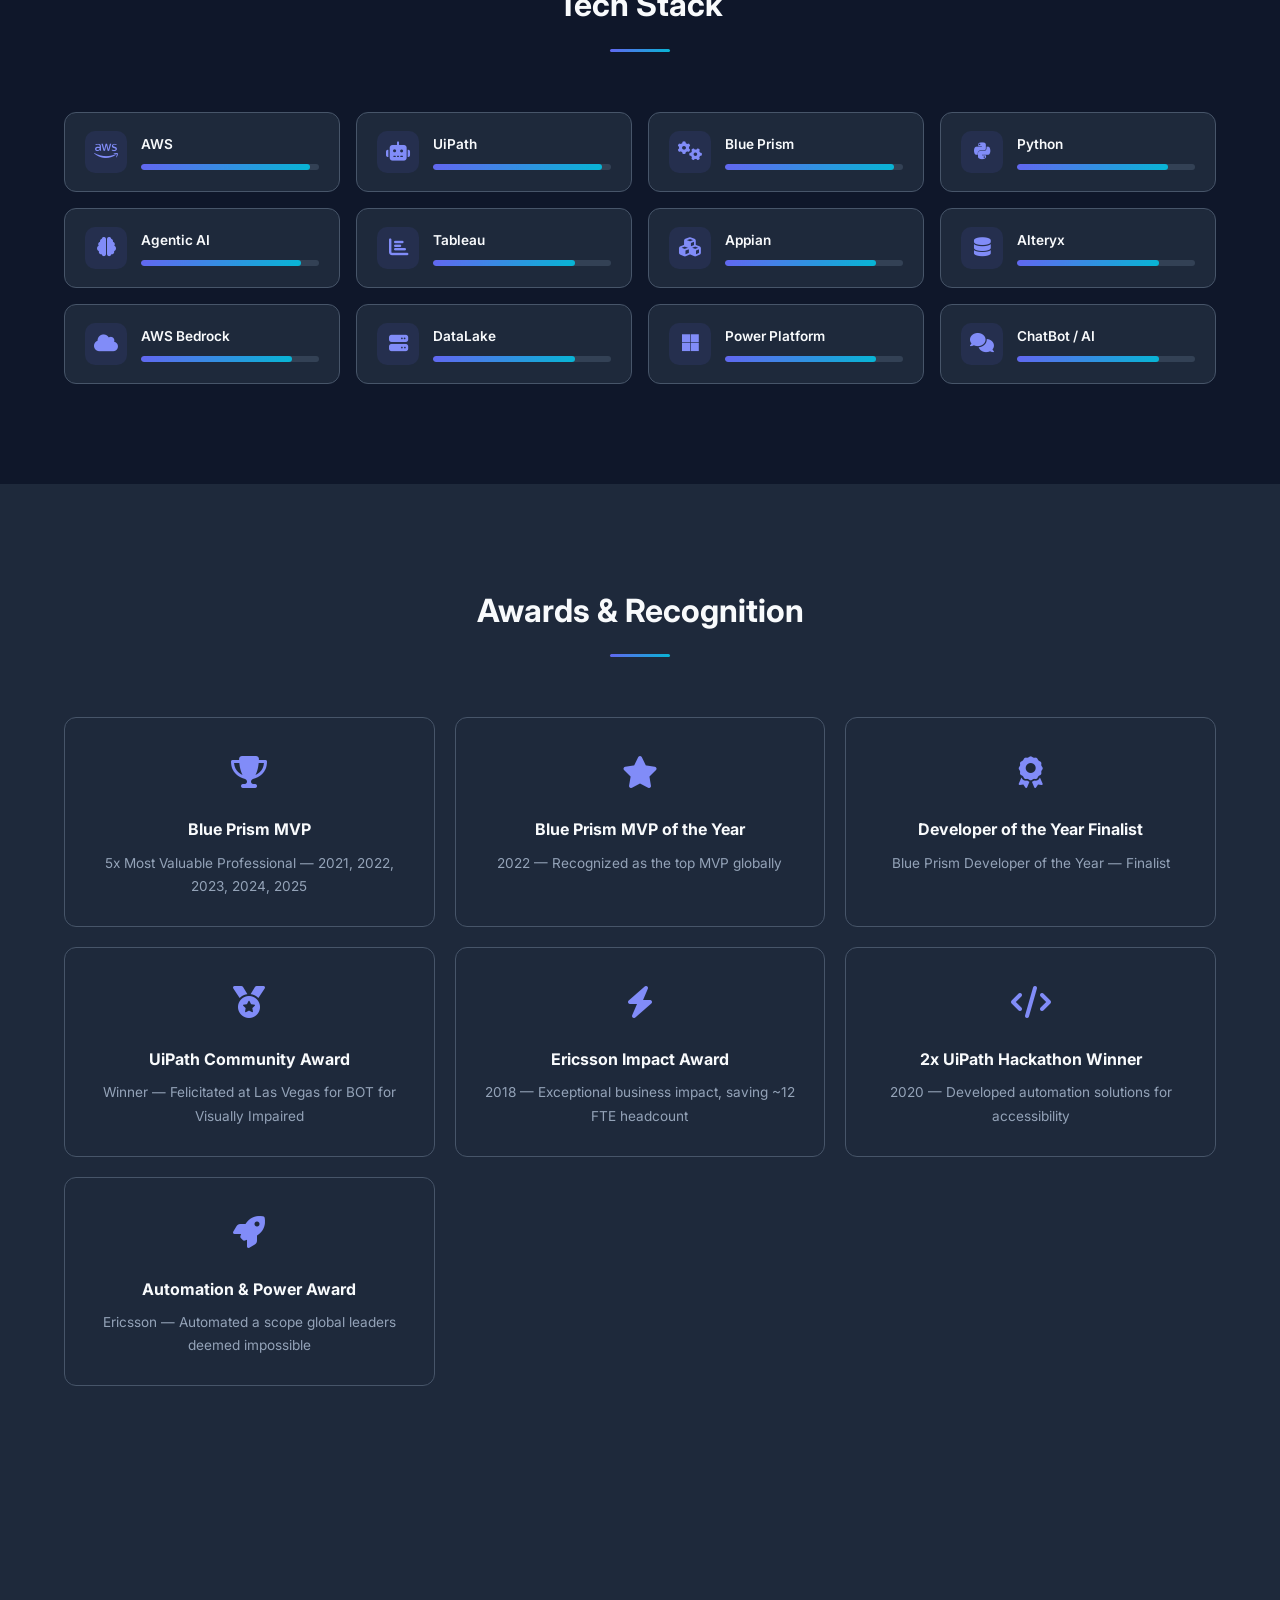
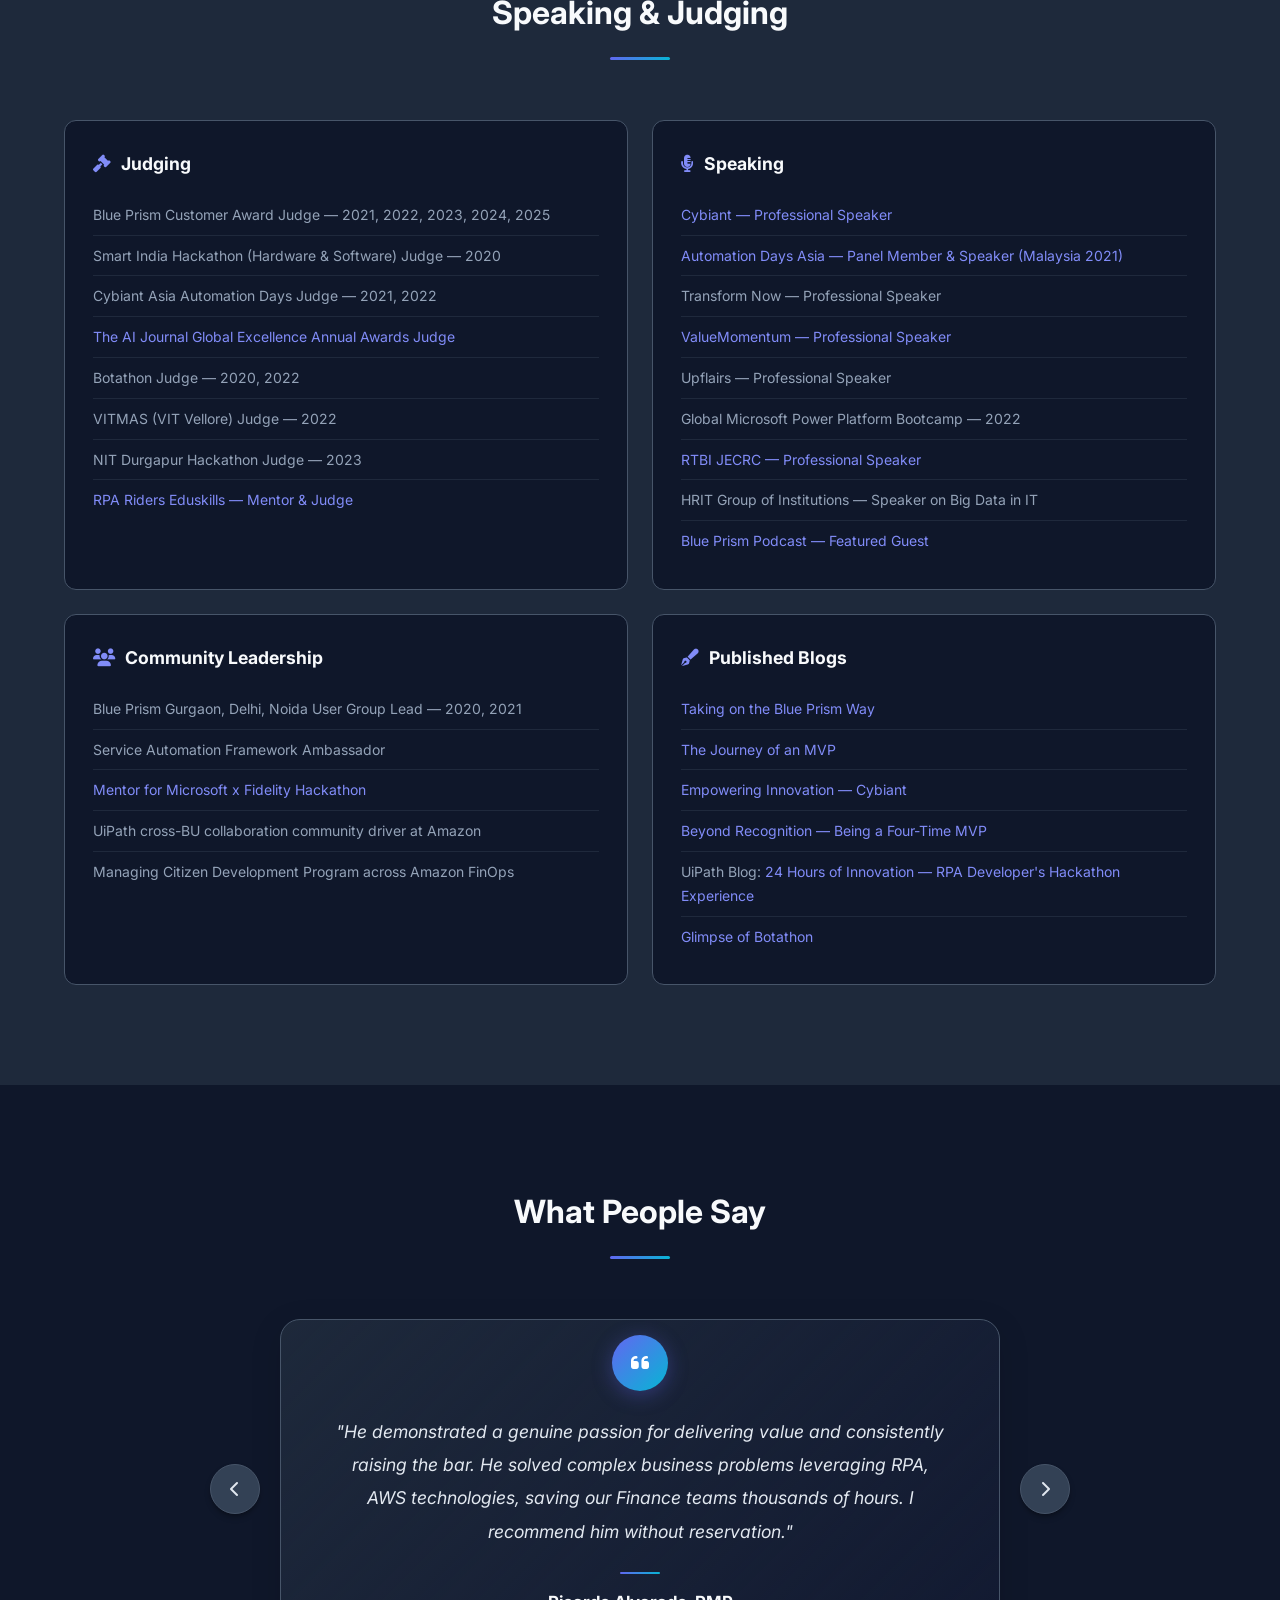
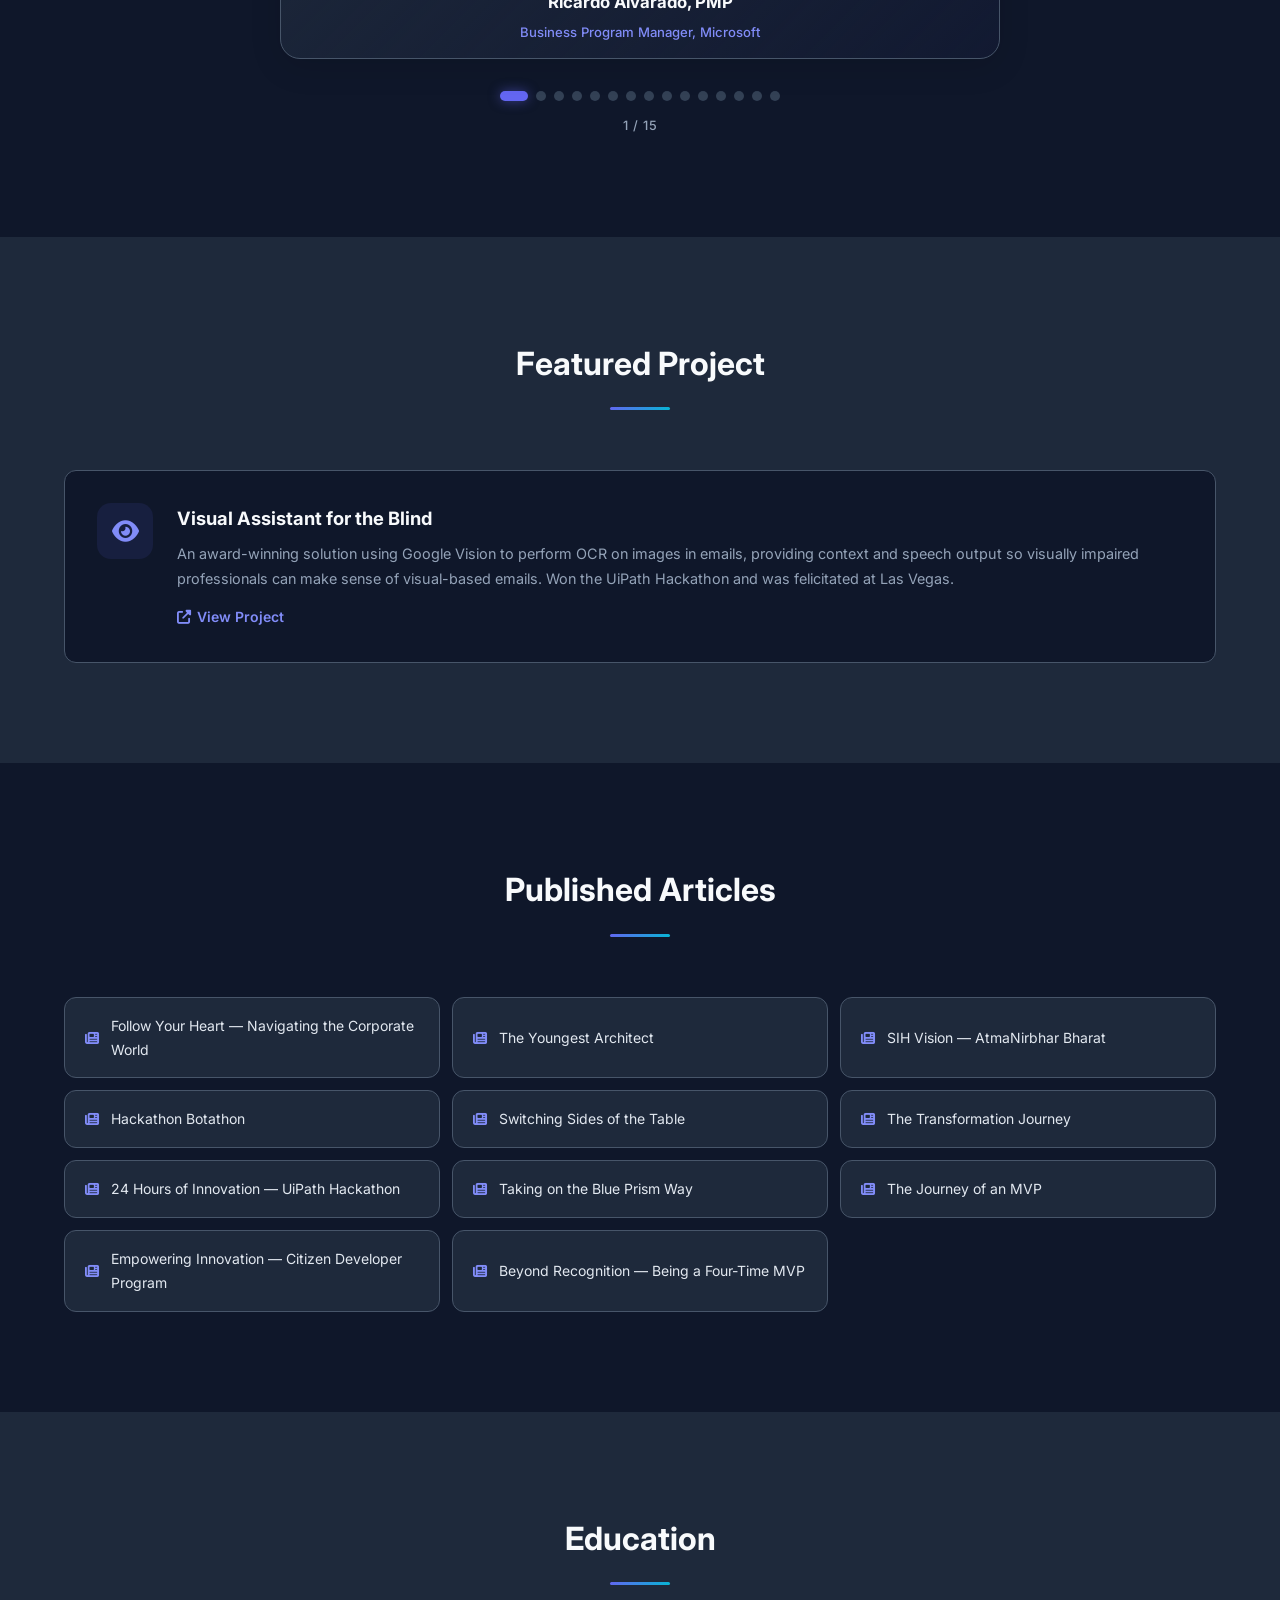
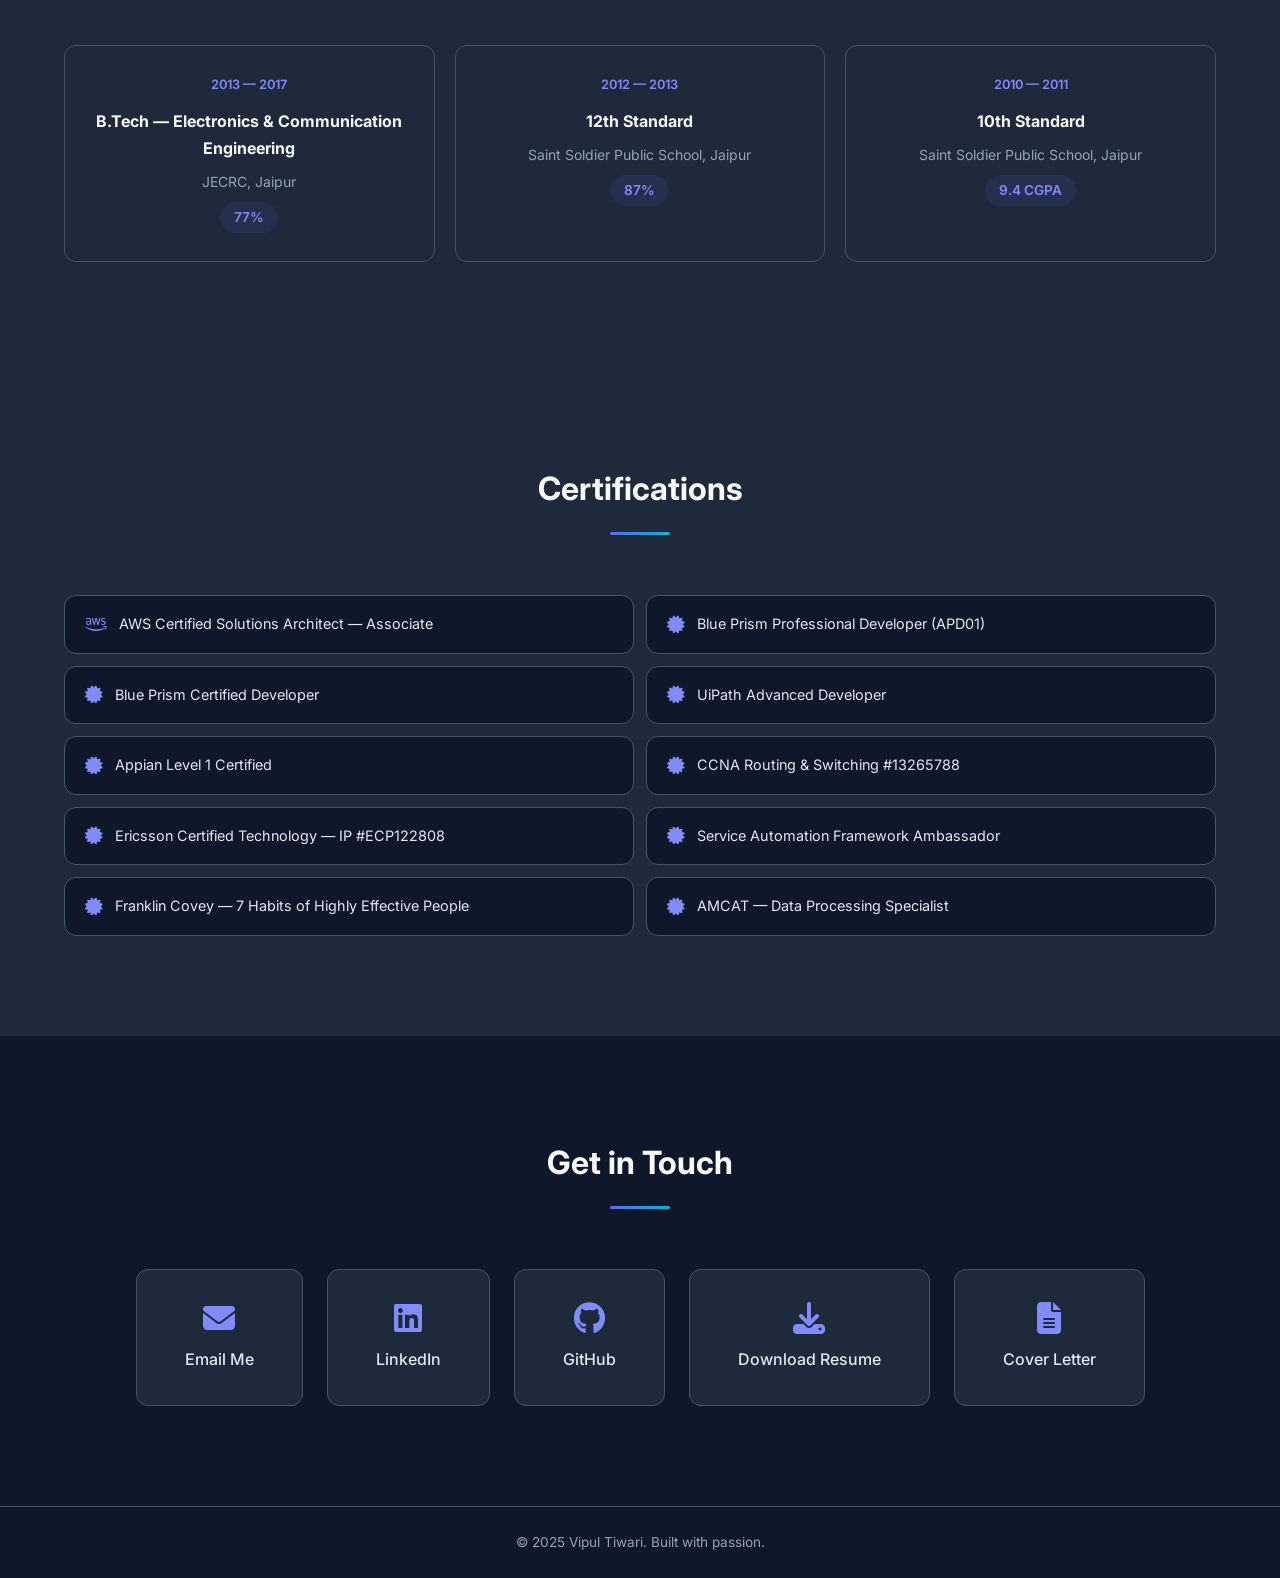
==== commit 01f5b027: "Add generated cover letter page and download buttons in hero and contact sections" ====
--- a/index.html
+++ b/index.html
@@ -64,6 +64,7 @@
                 <a href="#contact" class="btn btn-primary">Get in Touch</a>
                 <a href="#experience" class="btn btn-outline">View Experience</a>
                 <a href="Vipul Tiwari_architect.pdf" download class="btn btn-outline"><i class="fas fa-download"></i> Resume</a>
+                <a href="cover-letter.html" target="_blank" class="btn btn-outline"><i class="fas fa-file-alt"></i> Cover Letter</a>
             </div>
         </div>
         <div class="scroll-indicator">
@@ -722,6 +723,10 @@
                     <i class="fas fa-download"></i>
                     <span>Download Resume</span>
                 </a>
+                <a href="cover-letter.html" target="_blank" class="contact-card">
+                    <i class="fas fa-file-alt"></i>
+                    <span>Cover Letter</span>
+                </a>
             </div>
         </div>
     </section>
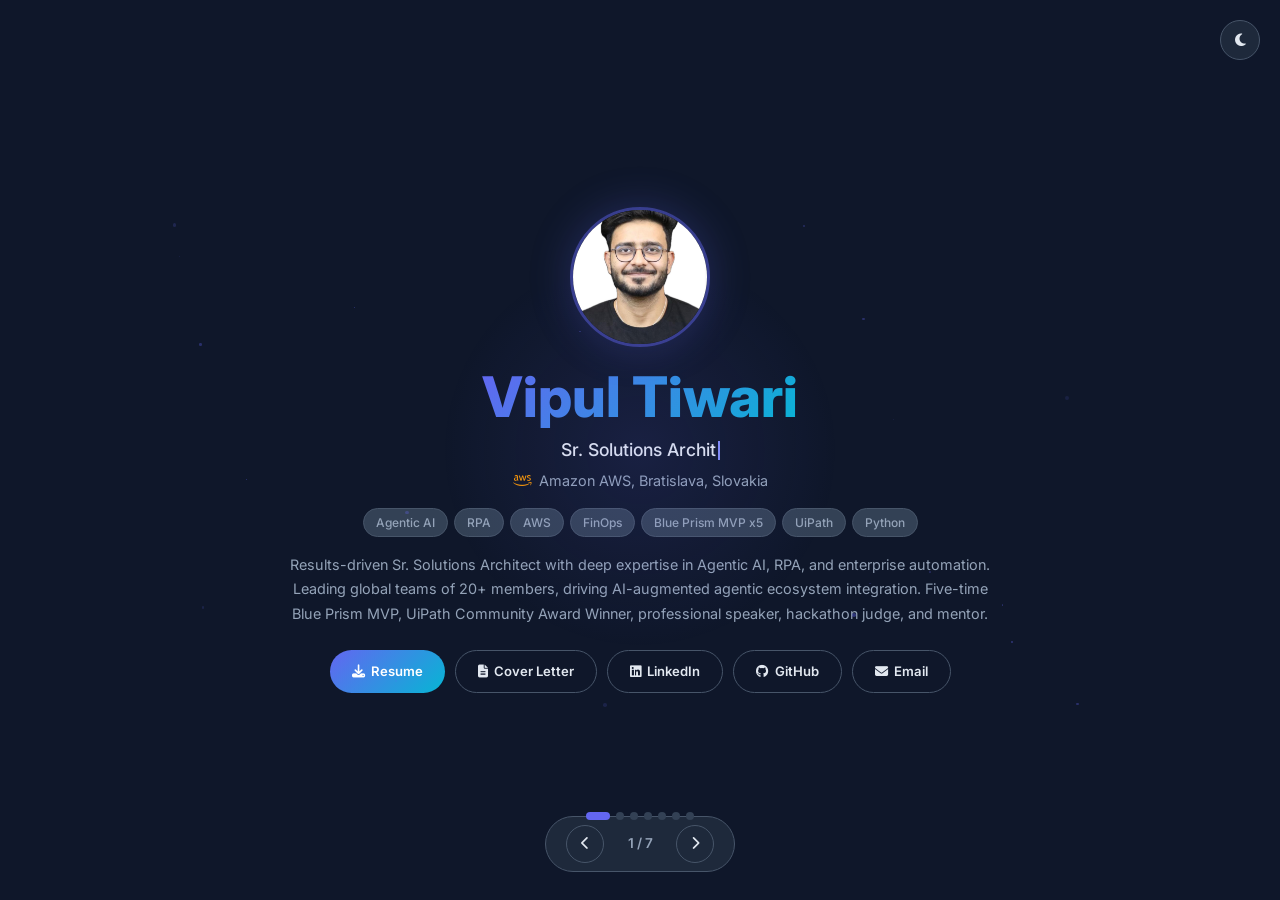
==== commit bb2a176c: "Complete rebuild: slide-based presentation layout with 7 pages, collapsible experience, 2-card testi" ====
--- a/index.html
+++ b/index.html
@@ -12,733 +12,400 @@
     <link rel="stylesheet" href="style.css">
 </head>
 <body>
-    <!-- Navigation -->
-    <nav class="navbar" id="navbar">
-        <div class="nav-container">
-            <a href="#hero" class="nav-logo">VT</a>
-            <button class="nav-toggle" id="navToggle" aria-label="Toggle navigation">
-                <span></span><span></span><span></span>
-            </button>
-            <ul class="nav-menu" id="navMenu">
-                <li><a href="#about">About</a></li>
-                <li><a href="#experience">Experience</a></li>
-                <li><a href="#skills">Skills</a></li>
-                <li><a href="#awards">Awards</a></li>
-                <li><a href="#speaking">Speaking</a></li>
-                <li><a href="#testimonials">Testimonials</a></li>
-                <li><a href="#education">Education</a></li>
-                <li><a href="#certifications">Certifications</a></li>
-                <li><a href="#contact">Contact</a></li>
-            </ul>
-            <button class="theme-toggle" id="themeToggle" aria-label="Toggle dark/light mode">
-                <i class="fas fa-moon" id="themeIcon"></i>
-            </button>
-        </div>
-    </nav>
-
-    <!-- Hero Section -->
-    <section class="hero" id="hero">
-        <div class="hero-parallax" id="heroParallax"></div>
-        <div class="hero-particles" id="particles"></div>
-        <div class="hero-content">
-            <div class="hero-badge">Available for Collaboration</div>
-            <div class="hero-profile">
-                <img src="picture.jpeg" alt="Vipul Tiwari" class="hero-avatar">
-            </div>
-            <h1 class="hero-title">
-                <span class="greeting">Hello, I'm</span>
-                <span class="name">Vipul Tiwari</span>
-            </h1>
-            <p class="hero-subtitle" id="typingText"></p>
-            <p class="hero-company"><i class="fab fa-aws"></i> Amazon AWS, Bratislava, Slovakia</p>
+    <!-- Slide Navigation -->
+    <div class="slide-nav">
+        <button class="slide-arrow slide-prev" id="slidePrev" aria-label="Previous slide"><i class="fas fa-chevron-left"></i></button>
+        <span class="slide-counter" id="slideCounter">1 / 7</span>
+        <button class="slide-arrow slide-next" id="slideNext" aria-label="Next slide"><i class="fas fa-chevron-right"></i></button>
+    </div>
+
+    <!-- Page dots -->
+    <div class="page-dots" id="pageDots"></div>
+
+    <!-- Theme toggle -->
+    <button class="theme-toggle" id="themeToggle" aria-label="Toggle dark/light mode">
+        <i class="fas fa-moon" id="themeIcon"></i>
+    </button>
+
+    <!-- ==================== SLIDE 1: HERO ==================== -->
+    <section class="slide active" data-slide="0">
+        <div class="slide-inner hero-slide">
+            <div class="hero-particles" id="particles"></div>
+            <div class="hero-glow"></div>
+            <img src="picture.jpeg" alt="Vipul Tiwari" class="hero-avatar">
+            <h1 class="hero-name">Vipul Tiwari</h1>
+            <p class="hero-role" id="typingText"></p>
+            <p class="hero-location"><i class="fab fa-aws"></i> Amazon AWS, Bratislava, Slovakia</p>
             <div class="hero-tags">
-                <span class="tag">Agentic AI</span>
-                <span class="tag">RPA</span>
-                <span class="tag">AWS</span>
-                <span class="tag">FinOps</span>
-                <span class="tag">Blue Prism MVP x5</span>
-                <span class="tag">UiPath</span>
-                <span class="tag">Python</span>
-            </div>
-            <div class="hero-cta">
-                <a href="#contact" class="btn btn-primary">Get in Touch</a>
-                <a href="#experience" class="btn btn-outline">View Experience</a>
-                <a href="Vipul Tiwari_architect.pdf" download class="btn btn-outline"><i class="fas fa-download"></i> Resume</a>
+                <span class="tag">Agentic AI</span><span class="tag">RPA</span><span class="tag">AWS</span>
+                <span class="tag">FinOps</span><span class="tag">Blue Prism MVP x5</span><span class="tag">UiPath</span><span class="tag">Python</span>
+            </div>
+            <p class="hero-summary">Results-driven Sr. Solutions Architect with deep expertise in Agentic AI, RPA, and enterprise automation. Leading global teams of 20+ members, driving AI-augmented agentic ecosystem integration. Five-time Blue Prism MVP, UiPath Community Award Winner, professional speaker, hackathon judge, and mentor.</p>
+            <div class="hero-actions">
+                <a href="Vipul Tiwari_architect.pdf" download class="btn btn-primary"><i class="fas fa-download"></i> Resume</a>
                 <a href="cover-letter.html" target="_blank" class="btn btn-outline"><i class="fas fa-file-alt"></i> Cover Letter</a>
-            </div>
-        </div>
-        <div class="scroll-indicator">
-            <span>Scroll</span>
-            <div class="scroll-line"></div>
-        </div>
-    </section>
-
-    <!-- About Section -->
-    <section class="section" id="about">
-        <div class="container">
-            <h2 class="section-title">About Me</h2>
-            <div class="about-grid">
-                <div class="about-text">
-                    <p>A results-driven Sr. Solutions Architect at Amazon AWS with deep expertise in Agentic AI, RPA, and enterprise automation. I lead global teams of 20+ members across AR, AP, and SSA verticals, driving AI-augmented agentic ecosystem integration and cutting-edge automation.</p>
-                    <p>A five-time Blue Prism MVP, UiPath Community Award Winner, and passionate advocate for collective community growth. I believe in driving everything with a technical mindset and a "Yes" attitude fueled by curiosity and continuous learning.</p>
-                    <p>Professional speaker, hackathon judge, and mentor — I'm committed to empowering the next generation of automation professionals worldwide.</p>
-                </div>
-                <div class="about-sidebar">
-                    <div class="badge-wrapper" id="linkedin-badge">
-                        <div class="badge-base LI-profile-badge"
-                             data-locale="en_US"
-                             data-size="large"
-                             data-theme="dark"
-                             data-type="VERTICAL"
-                             data-vanity="vipul-tiwari-7277a2146"
-                             data-version="v1">
-                            <a class="badge-base__link LI-simple-link"
-                               href="https://www.linkedin.com/in/vipul-tiwari-7277a2146?trk=profile-badge"
-                               target="_blank" rel="noopener noreferrer">
-                                <i class="fab fa-linkedin"></i> View LinkedIn Profile
-                            </a>
-                        </div>
-                    </div>
-                </div>
-            </div>
-        </div>
-    </section>
-
-    <!-- Experience Section -->
-    <section class="section section-alt" id="experience">
-        <div class="container">
-            <h2 class="section-title">Professional Experience</h2>
-            <div class="timeline">
-
-                <!-- Amazon AWS - Current Role -->
-                <div class="timeline-item">
-                    <div class="timeline-dot"></div>
-                    <div class="timeline-content">
-                        <div class="timeline-header">
-                            <div>
-                                <h3>Sr. Solutions Architect — Agentic AI | FinOps COE (L6)</h3>
-                                <p class="company"><i class="fab fa-aws"></i> Amazon AWS, Bratislava, Slovakia</p>
-                            </div>
-                            <span class="timeline-date">Feb 2025 — Present</span>
-                        </div>
-                        <p class="tech-stack">Alteryx, Agentic AI, UiPath, AWS, Tableau, Python, Appian, Chime, DataLake, ChatBot</p>
-                        <ul>
-                            <li>Leading enterprise-wide automation initiatives and managing 20+ global team members across AR, AP and SSA verticals, focusing on RPA, AI-augmented agentic ecosystem integration</li>
-                            <li>Acting as Technical Program Manager for RPA and Agentic AI implementation, driving innovation and adoption across organization</li>
-                            <li>Spearheading the Future of Work taskforce to identify emerging technologies and bridge skill gaps</li>
-                            <li>Establishing comprehensive sustainability roadmap aligning automation initiatives with Amazon's climate pledge</li>
-                            <li>Developing centralized design and release framework for improved automation process management</li>
-                            <li>Managing global AWS infrastructure setup including serverless architectures and API integrations</li>
-                            <li>Orchestrating cross-functional collaboration and resource alignment across multiple business units</li>
+                <a href="https://www.linkedin.com/in/vipul-tiwari-7277a2146/" target="_blank" class="btn btn-outline"><i class="fab fa-linkedin"></i> LinkedIn</a>
+                <a href="https://github.com/vipult1994" target="_blank" class="btn btn-outline"><i class="fab fa-github"></i> GitHub</a>
+                <a href="mailto:[email]" class="btn btn-outline"><i class="fas fa-envelope"></i> Email</a>
+            </div>
+        </div>
+    </section>
+
+    <!-- ==================== SLIDE 2: EXPERIENCE ==================== -->
+    <section class="slide" data-slide="1">
+        <div class="slide-inner">
+            <h2 class="slide-title"><i class="fas fa-briefcase"></i> Experience</h2>
+            <div class="scroll-area">
+                <div class="exp-list">
+                    <div class="exp-item">
+                        <div class="exp-header" onclick="this.parentElement.classList.toggle('open')">
+                            <div class="exp-meta"><span class="exp-date">Feb 2025 — Present</span><span class="exp-title">Sr. Solutions Architect — Agentic AI | FinOps COE (L6)</span><span class="exp-company">Amazon AWS, Bratislava</span></div>
+                            <span class="exp-toggle">+</span>
+                        </div>
+                        <div class="exp-body">
+                            <p class="exp-tech">Alteryx, Agentic AI, UiPath, AWS, Tableau, Python, Appian, DataLake, ChatBot</p>
+                            <ul>
+                                <li>Leading enterprise-wide automation initiatives and managing 20+ global team members across AR, AP and SSA verticals</li>
+                                <li>Acting as Technical Program Manager for RPA and Agentic AI implementation</li>
+                                <li>Spearheading the Future of Work taskforce to identify emerging technologies and bridge skill gaps</li>
+                                <li>Establishing comprehensive sustainability roadmap aligning with Amazon's climate pledge</li>
+                                <li>Managing global AWS infrastructure setup including serverless architectures and API integrations</li>
+                                <li>Orchestrating cross-functional collaboration across multiple business units</li>
+                            </ul>
+                        </div>
+                    </div>
+                    <div class="exp-item">
+                        <div class="exp-header" onclick="this.parentElement.classList.toggle('open')">
+                            <div class="exp-meta"><span class="exp-date">Dec 2023 — Feb 2025</span><span class="exp-title">Solutions Architect | FinOps COE (L5)</span><span class="exp-company">Amazon AWS, Bratislava</span></div>
+                            <span class="exp-toggle">+</span>
+                        </div>
+                        <div class="exp-body">
+                            <p class="exp-tech">Alteryx, UiPath, AWS, Tableau, Python, Appian, DataLake, ChatBot</p>
+                            <ul>
+                                <li>Revolutionized Statement of Account Automation achieving 99K hours savings over 3 years</li>
+                                <li>Architected automated dunning solution across 36 teams — 782K emails, 87K hours saved</li>
+                                <li>Led AWS infrastructure: 29 S3 buckets, 4 EC2, NAWS environment, 420+ tickets resolved</li>
+                                <li>Mentored 17 citizen developers resulting in 25K+ annual hours savings</li>
+                                <li>Improved collection rates from 91.5% to 97.47%; reduced WADL by 13 days</li>
+                                <li>Led China Automation Journey — three LIVE processes saving 45K hours annually</li>
+                            </ul>
+                        </div>
+                    </div>
+                    <div class="exp-item">
+                        <div class="exp-header" onclick="this.parentElement.classList.toggle('open')">
+                            <div class="exp-meta"><span class="exp-date">Sep 2021 — Dec 2023</span><span class="exp-title">Sr. Process Simplification Developer (L5) | FinOps COE</span><span class="exp-company">Amazon AWS, Hyderabad</span></div>
+                            <span class="exp-toggle">+</span>
+                        </div>
+                        <div class="exp-body">
+                            <p class="exp-tech">Alteryx, UiPath, AWS, Tableau, Python, Appian, DataLake</p>
+                            <ul>
+                                <li>Created 2 unattended RPA bots for Vendor Returns POD Automation; 18M+ PODs from 14 Carriers</li>
+                                <li>Delivered 6 FinOps COE Bootcamps with 600+ participants, 92K+ potential hours savings</li>
+                                <li>End-to-end AWS infra: 7 S3 buckets, 5 EC2, Transfer Family, Pipeline, VPC</li>
+                                <li>Created UiPath integration with DataLake for secure data access</li>
+                                <li>Driver of UiPath cross-BU collaboration community within Amazon</li>
+                            </ul>
+                        </div>
+                    </div>
+                    <div class="exp-item">
+                        <div class="exp-header" onclick="this.parentElement.classList.toggle('open')">
+                            <div class="exp-meta"><span class="exp-date">Aug 2022 — Dec 2023</span><span class="exp-title">Advisor to Chief Strategy Officer (CSO)</span><span class="exp-company">Turbotic, Sweden</span></div>
+                            <span class="exp-toggle">+</span>
+                        </div>
+                        <div class="exp-body">
+                            <ul>
+                                <li>Product review and feedback for the integrated automation platform</li>
+                                <li>Support and planning for the launch of Turbotic Community Platform</li>
+                            </ul>
+                        </div>
+                    </div>
+                    <div class="exp-item">
+                        <div class="exp-header" onclick="this.parentElement.classList.toggle('open')">
+                            <div class="exp-meta"><span class="exp-date">Mar 2021 — Sep 2021</span><span class="exp-title">Process Optimisation and Simplification Designer</span><span class="exp-company">Fidelity International, Gurgaon</span></div>
+                            <span class="exp-toggle">+</span>
+                        </div>
+                        <div class="exp-body">
+                            <p class="exp-tech">Microsoft Power Platform, Python, APIs, RPA, Appian, Layer7</p>
+                            <ul>
+                                <li>Established enterprise-wide hyperautomation strategy — 30% efficiency improvement</li>
+                                <li>Developed PSO Governance framework for RPA and Hyperautomation</li>
+                                <li>Managed cross-functional teams of 15+ members with 95% on-time delivery</li>
+                                <li>Led Agile transformation — 40% faster time-to-market</li>
+                            </ul>
+                        </div>
+                    </div>
+                    <div class="exp-item">
+                        <div class="exp-header" onclick="this.parentElement.classList.toggle('open')">
+                            <div class="exp-meta"><span class="exp-date">Nov 2019 — Mar 2021</span><span class="exp-title">Senior Process Optimisation and Simplification Developer</span><span class="exp-company">Fidelity International, Gurgaon</span></div>
+                            <span class="exp-toggle">+</span>
+                        </div>
+                        <div class="exp-body">
+                            <ul>
+                                <li>Program managed Microsoft x Fidelity Hackathon with 100+ participants</li>
+                                <li>Spearheaded Microsoft Power Platform adoption — 50% increase in citizen development</li>
+                                <li>Led automated peer review system "Aquaman" — 60% reduction in review time</li>
+                                <li>Launched Language Translation Service using AI/ML, serving 1000+ global clients</li>
+                                <li>COA Process &amp; EFT Payments Tribe (Appian/Layer7) architecture</li>
+                            </ul>
+                        </div>
+                    </div>
+                    <div class="exp-item">
+                        <div class="exp-header" onclick="this.parentElement.classList.toggle('open')">
+                            <div class="exp-meta"><span class="exp-date">Jun 2019 — Oct 2019</span><span class="exp-title">Associate Technology L2 Engineer</span><span class="exp-company">Re:Sources / Publicis Sapient, Gurgaon</span></div>
+                            <span class="exp-toggle">+</span>
+                        </div>
+                        <div class="exp-body">
+                            <p class="exp-tech">UiPath, Abby OCR, Google Cloud Vision API, Power Automate</p>
+                            <ul>
+                                <li>Developed RPA solutions with UiPath using Excel, Citrix, GUI and OCR</li>
+                                <li>Setup Centre of Excellence for Automation in Publicis Groupe</li>
+                                <li>Developed custom UiPath components (Twilio APIs, MS Azure) — won awards</li>
+                            </ul>
+                        </div>
+                    </div>
+                    <div class="exp-item">
+                        <div class="exp-header" onclick="this.parentElement.classList.toggle('open')">
+                            <div class="exp-meta"><span class="exp-date">Jan 2018 — May 2019</span><span class="exp-title">Tools &amp; Process Engineer / RPA Developer</span><span class="exp-company">Ericsson, Gurgaon</span></div>
+                            <span class="exp-toggle">+</span>
+                        </div>
+                        <div class="exp-body">
+                            <p class="exp-tech">Blue Prism, UiPath, Python, VBA, SAP, Citrix</p>
+                            <ul>
+                                <li>SPOC and Trainer for the RPA program within Ericsson Site Engineering</li>
+                                <li>Mentored 20+ resources in Blue Prism from non-technical backgrounds</li>
+                                <li>Scripts2Go, PDI Delivery, MBNL-UK Handover, Bulk Precheck automations</li>
+                                <li>Won Impact Award — saving ~12 FTE headcount</li>
+                            </ul>
+                        </div>
+                    </div>
+                    <div class="exp-item">
+                        <div class="exp-header" onclick="this.parentElement.classList.toggle('open')">
+                            <div class="exp-meta"><span class="exp-date">Aug 2017 — Jan 2018</span><span class="exp-title">Assistant Engineer</span><span class="exp-company">Ericsson, Gurgaon</span></div>
+                            <span class="exp-toggle">+</span>
+                        </div>
+                        <div class="exp-body">
+                            <ul>
+                                <li>MBNL Finance: SAP through Citrix automation using Blue Prism</li>
+                                <li>NBN Australia: Automated battery dimensioning for Radio Base Stations</li>
+                            </ul>
+                        </div>
+                    </div>
+                    <div class="exp-item">
+                        <div class="exp-header" onclick="this.parentElement.classList.toggle('open')">
+                            <div class="exp-meta"><span class="exp-date">Jul 2017 — Aug 2017</span><span class="exp-title">Assistant Engineer Trainee</span><span class="exp-company">Ericsson, Gurgaon</span></div>
+                            <span class="exp-toggle">+</span>
+                        </div>
+                        <div class="exp-body">
+                            <ul>
+                                <li>Site Engineering for Indonesian and Brazilian operators</li>
+                                <li>GSM RAN, WCDMA RAN, Ericsson RBS product knowledge</li>
+                            </ul>
+                        </div>
+                    </div>
+                    <div class="exp-item">
+                        <div class="exp-header" onclick="this.parentElement.classList.toggle('open')">
+                            <div class="exp-meta"><span class="exp-date">May 2016 — Jul 2016</span><span class="exp-title">Engineering Intern</span><span class="exp-company">Indian Railways, Rajasthan</span></div>
+                            <span class="exp-toggle">+</span>
+                        </div>
+                        <div class="exp-body"><ul><li>Training in Electronic Exchange, Microwave Communication, Railnet, Signalling</li></ul></div>
+                    </div>
+                    <div class="exp-item">
+                        <div class="exp-header" onclick="this.parentElement.classList.toggle('open')">
+                            <div class="exp-meta"><span class="exp-date">Jul 2015 — Sep 2015</span><span class="exp-title">Android Developer Intern</span><span class="exp-company">Aryan Infomatrix, Jaipur</span></div>
+                            <span class="exp-toggle">+</span>
+                        </div>
+                        <div class="exp-body"><ul><li>Developed Scientific Calculator and Bulls &amp; Cows game</li></ul></div>
+                    </div>
+                </div>
+            </div>
+        </div>
+    </section>
+
+    <!-- ==================== SLIDE 3: SKILLS & CERTIFICATIONS ==================== -->
+    <section class="slide" data-slide="2">
+        <div class="slide-inner">
+            <h2 class="slide-title"><i class="fas fa-code"></i> Skills &amp; Certifications</h2>
+            <div class="scroll-area">
+                <div class="two-col">
+                    <div>
+                        <h3 class="sub-title">Tech Stack</h3>
+                        <div class="skills-compact">
+                            <div class="skill-row"><span class="skill-label"><i class="fab fa-aws"></i> AWS</span><div class="skill-bar"><div class="skill-fill" data-level="95"></div></div></div>
+                            <div class="skill-row"><span class="skill-label"><i class="fas fa-robot"></i> UiPath</span><div class="skill-bar"><div class="skill-fill" data-level="95"></div></div></div>
+                            <div class="skill-row"><span class="skill-label"><i class="fas fa-cogs"></i> Blue Prism</span><div class="skill-bar"><div class="skill-fill" data-level="95"></div></div></div>
+                            <div class="skill-row"><span class="skill-label"><i class="fab fa-python"></i> Python</span><div class="skill-bar"><div class="skill-fill" data-level="85"></div></div></div>
+                            <div class="skill-row"><span class="skill-label"><i class="fas fa-brain"></i> Agentic AI</span><div class="skill-bar"><div class="skill-fill" data-level="90"></div></div></div>
+                            <div class="skill-row"><span class="skill-label"><i class="fas fa-chart-bar"></i> Tableau</span><div class="skill-bar"><div class="skill-fill" data-level="80"></div></div></div>
+                            <div class="skill-row"><span class="skill-label"><i class="fas fa-cubes"></i> Appian</span><div class="skill-bar"><div class="skill-fill" data-level="85"></div></div></div>
+                            <div class="skill-row"><span class="skill-label"><i class="fas fa-database"></i> Alteryx</span><div class="skill-bar"><div class="skill-fill" data-level="80"></div></div></div>
+                            <div class="skill-row"><span class="skill-label"><i class="fas fa-cloud"></i> AWS Bedrock</span><div class="skill-bar"><div class="skill-fill" data-level="85"></div></div></div>
+                            <div class="skill-row"><span class="skill-label"><i class="fas fa-server"></i> DataLake</span><div class="skill-bar"><div class="skill-fill" data-level="80"></div></div></div>
+                            <div class="skill-row"><span class="skill-label"><i class="fab fa-microsoft"></i> Power Platform</span><div class="skill-bar"><div class="skill-fill" data-level="85"></div></div></div>
+                            <div class="skill-row"><span class="skill-label"><i class="fas fa-comments"></i> ChatBot / AI</span><div class="skill-bar"><div class="skill-fill" data-level="80"></div></div></div>
+                        </div>
+                    </div>
+                    <div>
+                        <h3 class="sub-title">Certifications</h3>
+                        <div class="cert-list">
+                            <div class="cert-item"><i class="fab fa-aws"></i> AWS Certified Solutions Architect — Associate</div>
+                            <div class="cert-item"><i class="fas fa-certificate"></i> Blue Prism Professional Developer (APD01)</div>
+                            <div class="cert-item"><i class="fas fa-certificate"></i> Blue Prism Certified Developer</div>
+                            <div class="cert-item"><i class="fas fa-certificate"></i> UiPath Advanced Developer</div>
+                            <div class="cert-item"><i class="fas fa-certificate"></i> Appian Level 1 Certified</div>
+                            <div class="cert-item"><i class="fas fa-certificate"></i> CCNA Routing &amp; Switching</div>
+                            <div class="cert-item"><i class="fas fa-certificate"></i> Ericsson Certified Technology — IP</div>
+                            <div class="cert-item"><i class="fas fa-certificate"></i> Service Automation Framework Ambassador</div>
+                            <div class="cert-item"><i class="fas fa-certificate"></i> Franklin Covey — 7 Habits</div>
+                            <div class="cert-item"><i class="fas fa-certificate"></i> AMCAT — Data Processing Specialist</div>
+                        </div>
+                        <h3 class="sub-title" style="margin-top:24px">Education</h3>
+                        <div class="cert-list">
+                            <div class="cert-item"><i class="fas fa-graduation-cap"></i> B.Tech — ECE, JECRC Jaipur (77%) — 2013–2017</div>
+                            <div class="cert-item"><i class="fas fa-school"></i> 12th — Saint Soldier, Jaipur (87%) — 2013</div>
+                            <div class="cert-item"><i class="fas fa-school"></i> 10th — Saint Soldier, Jaipur (9.4 CGPA) — 2011</div>
+                        </div>
+                    </div>
+                </div>
+            </div>
+        </div>
+    </section>
+
+    <!-- ==================== SLIDE 4: AWARDS & SPEAKING ==================== -->
+    <section class="slide" data-slide="3">
+        <div class="slide-inner">
+            <h2 class="slide-title"><i class="fas fa-trophy"></i> Awards &amp; Speaking</h2>
+            <div class="scroll-area">
+                <div class="two-col">
+                    <div>
+                        <h3 class="sub-title">Awards &amp; Recognition</h3>
+                        <div class="awards-compact">
+                            <div class="award-row"><i class="fas fa-trophy"></i><div><strong>Blue Prism MVP</strong><span>5x — 2021, 2022, 2023, 2024, 2025</span></div></div>
+                            <div class="award-row"><i class="fas fa-star"></i><div><strong>Blue Prism MVP of the Year</strong><span>2022 — Top MVP globally</span></div></div>
+                            <div class="award-row"><i class="fas fa-award"></i><div><strong>Developer of the Year Finalist</strong><span>Blue Prism — Finalist</span></div></div>
+                            <div class="award-row"><i class="fas fa-medal"></i><div><strong>UiPath Community Award</strong><span>Las Vegas — BOT for Visually Impaired</span></div></div>
+                            <div class="award-row"><i class="fas fa-bolt"></i><div><strong>Ericsson Impact Award</strong><span>2018 — Saving ~12 FTE headcount</span></div></div>
+                            <div class="award-row"><i class="fas fa-code"></i><div><strong>2x UiPath Hackathon Winner</strong><span>2020 — Accessibility automation</span></div></div>
+                            <div class="award-row"><i class="fas fa-rocket"></i><div><strong>Automation &amp; Power Award</strong><span>Ericsson — Automated the "impossible"</span></div></div>
+                        </div>
+                    </div>
+                    <div>
+                        <h3 class="sub-title">Judging</h3>
+                        <ul class="compact-list">
+                            <li>Blue Prism Customer Award Judge — 2021–2025</li>
+                            <li>Smart India Hackathon Judge — 2020</li>
+                            <li>Cybiant Asia Automation Days — 2021, 2022</li>
+                            <li><a href="https://aijourn.com/judges/" target="_blank">AI Journal Global Excellence Awards</a></li>
+                            <li>Botathon Judge — 2020, 2022</li>
+                            <li>VITMAS (VIT Vellore) — 2022</li>
+                            <li>NIT Durgapur — 2023</li>
+                            <li><a href="https://lnkd.in/gKbgYGs" target="_blank">RPA Riders Eduskills</a></li>
                         </ul>
-                    </div>
-                </div>
-
-                <!-- Amazon AWS - Solutions Architect -->
-                <div class="timeline-item">
-                    <div class="timeline-dot"></div>
-                    <div class="timeline-content">
-                        <div class="timeline-header">
-                            <div>
-                                <h3>Solutions Architect | FinOps COE (L5)</h3>
-                                <p class="company"><i class="fab fa-aws"></i> Amazon AWS, Bratislava, Slovakia</p>
-                            </div>
-                            <span class="timeline-date">Dec 2023 — Feb 2025</span>
-                        </div>
-                        <p class="tech-stack">Alteryx, UiPath, AWS, Tableau, Python, Appian, Chime, DataLake, ChatBot</p>
-                        <ul>
-                            <li>Revolutionized Statement of Account Automation (EU6) achieving 99K hours savings over 3 years</li>
-                            <li>Architected automated dunning solution across 36 teams, generating 782K automated emails with 87K hours savings</li>
-                            <li>Led end-to-end AWS infrastructure: 29 S3 buckets, 4 EC2 instances, complete NAWS environment, Centauri integration, 420+ ticket resolution</li>
-                            <li>Spearheaded Credit Notes COE project managing extraction of 7M+ CNs for Tableau analytics</li>
-                            <li>Established RPA security standards framework adopted across AR, AP, and Payroll departments</li>
-                            <li>Mentored 17 citizen developers resulting in 25K+ annual hours savings</li>
-                            <li>Created knowledge sharing platform with 273+ subscribers and 21 training videos</li>
-                            <li>Conducted 33 technical interviews for AP, AR and Ads Success teams</li>
-                            <li>Improved collection rates from 91.5% to 97.47%; reduced Weighted Average Days Late by 13 days</li>
-                            <li>Demonstrated 18% improvement in 31+ days aging for onboarded customers</li>
-                            <li>Led China Automation Journey — three LIVE processes saving 45K hours annually</li>
+                        <h3 class="sub-title" style="margin-top:20px">Speaking</h3>
+                        <ul class="compact-list">
+                            <li><a href="https://www.youtube.com/watch?v=3Z2b3CCg9Sk" target="_blank">Cybiant — Professional Speaker</a></li>
+                            <li><a href="https://lnkd.in/g74xZzqQ" target="_blank">Automation Days Asia — Malaysia 2021</a></li>
+                            <li><a href="https://resources.valuemomentum.com/tech-meetup-by-valuemomentum-jan-28-2021-1-0-0" target="_blank">ValueMomentum</a></li>
+                            <li>Global Microsoft Power Platform Bootcamp — 2022</li>
+                            <li><a href="https://www.linkedin.com/posts/rtbi-jecrc_tedp2-phase3-evolution-activity-6821334388874215424--YSe" target="_blank">RTBI JECRC</a></li>
+                            <li><a href="https://embed.sounder.fm/play/309273" target="_blank">Blue Prism Podcast</a></li>
+                            <li>Upflairs &amp; HRIT Group — Speaker</li>
                         </ul>
                     </div>
                 </div>
-
-                <!-- Amazon AWS - Sr. Process Simplification Developer -->
-                <div class="timeline-item">
-                    <div class="timeline-dot"></div>
-                    <div class="timeline-content">
-                        <div class="timeline-header">
-                            <div>
-                                <h3>Sr. Process Simplification Developer (L5) | FinOps COE</h3>
-                                <p class="company"><i class="fab fa-aws"></i> Amazon AWS, Hyderabad, India</p>
-                            </div>
-                            <span class="timeline-date">Sep 2021 — Dec 2023</span>
-                        </div>
-                        <p class="tech-stack">Alteryx, UiPath, AWS, Tableau, Python, Appian, Chime, DataLake, ChatBot</p>
-                        <ul>
-                            <li>Created 2 unattended RPA bots for Vendor Returns POD Automation; 18M+ PODs pushed to Amazon from 14 Carriers</li>
-                            <li>Managing Citizen Development Program across Amazon FinOps</li>
-                            <li>Delivered 6 FinOps COE Bootcamps with 600+ participants creating 32 intakes with 92K+ potential hours savings</li>
-                            <li>End-to-end AWS infra setup: 7 S3 buckets, 5 EC2, Transfer Family, Pipeline, VPC, NAWS cloud environment</li>
-                            <li>Launched RPA Intake forum, office hours, enhanced SIM Intake form, and COE Security Process Documentation</li>
-                            <li>Created UiPath integration with DataLake for secure data access with restricted PI access</li>
-                            <li>Driver and member of UiPath cross-BU collaboration community within Amazon</li>
-                            <li>Enhanced COE Wiki and created FinOps AWS Learnings page</li>
-                            <li>Developed and documented RPA configuration best practices using core workflow principles</li>
-                        </ul>
-                    </div>
-                </div>
-
-                <!-- Turbotic -->
-                <div class="timeline-item">
-                    <div class="timeline-dot"></div>
-                    <div class="timeline-content">
-                        <div class="timeline-header">
-                            <div>
-                                <h3>Advisor to Chief Strategy Officer (CSO)</h3>
-                                <p class="company"><i class="fas fa-building"></i> Turbotic, Sweden</p>
-                            </div>
-                            <span class="timeline-date">Aug 2022 — Dec 2023</span>
-                        </div>
-                        <ul>
-                            <li>Product review and feedback for the integrated platform to automate, scale and optimise automation</li>
-                            <li>Support and planning for the launch of Turbotic Community Platform</li>
-                        </ul>
-                    </div>
-                </div>
-
-                <!-- Fidelity - Senior Role -->
-                <div class="timeline-item">
-                    <div class="timeline-dot"></div>
-                    <div class="timeline-content">
-                        <div class="timeline-header">
-                            <div>
-                                <h3>Process Optimisation and Simplification Designer</h3>
-                                <p class="company"><i class="fas fa-chart-line"></i> Fidelity International, Gurgaon, India</p>
-                            </div>
-                            <span class="timeline-date">Mar 2021 — Sep 2021</span>
-                        </div>
-                        <p class="tech-stack">Microsoft Power Platform, Python, APIs, RPA, Appian, Layer7</p>
-                        <ul>
-                            <li>Established enterprise-wide hyperautomation strategy, driving 30% efficiency improvement</li>
-                            <li>Developed PSO Governance framework for RPA and Hyperautomation across global teams</li>
-                            <li>Managed cross-functional teams of 15+ members with 95% on-time delivery rate</li>
-                            <li>Led Agile transformation resulting in 40% faster time-to-market for automation solutions</li>
-                        </ul>
-                    </div>
-                </div>
-
-                <!-- Fidelity - Developer Role -->
-                <div class="timeline-item">
-                    <div class="timeline-dot"></div>
-                    <div class="timeline-content">
-                        <div class="timeline-header">
-                            <div>
-                                <h3>Senior Process Optimisation and Simplification Developer</h3>
-                                <p class="company"><i class="fas fa-chart-line"></i> Fidelity International, Gurgaon, India</p>
-                            </div>
-                            <span class="timeline-date">Nov 2019 — Mar 2021</span>
-                        </div>
-                        <ul>
-                            <li>Program managed Microsoft x Fidelity Hackathon with 100+ participants</li>
-                            <li>Spearheaded Microsoft Power Platform adoption — 50% increase in citizen development</li>
-                            <li>Led automated peer review system "Aquaman," reducing review time by 60%</li>
-                            <li>Directed AI integration program "IA Connect," enhancing RPA with cognitive services</li>
-                            <li>Launched enterprise-wide Language Translation Service using AI/ML, serving 1000+ global clients</li>
-                            <li>Achieved 40% reduction in development time through standardized frameworks</li>
-                            <li>COA Process (Appian/Layer7): Designed automated client address change journey with Kofax OCR, SAIL interface, and Mainframe RPA integration</li>
-                            <li>EFT Payments Tribe (Appian/Layer7): Architected payment identification system with API/Service calls, refund template auto-creation, and task linking</li>
-                        </ul>
-                    </div>
-                </div>
-
-                <!-- Re:Sources Publicis -->
-                <div class="timeline-item">
-                    <div class="timeline-dot"></div>
-                    <div class="timeline-content">
-                        <div class="timeline-header">
-                            <div>
-                                <h3>Associate Technology L2 Engineer</h3>
-                                <p class="company"><i class="fas fa-building"></i> Re:Sources, A Publicis Groupe Company (Sapient), Gurgaon, India</p>
-                            </div>
-                            <span class="timeline-date">Jun 2019 — Oct 2019</span>
-                        </div>
-                        <p class="tech-stack">UiPath, Abby OCR, Google Cloud Vision API, Microsoft Power Automate</p>
-                        <ul>
-                            <li>Developed RPA solutions with UiPath using Excel, Citrix, GUI and OCR</li>
-                            <li>Utilized Google Cloud Vision API, Abby Flexi Capture Engine OCR for complex client solutions</li>
-                            <li>Built Microsoft Flow/Power Automate based solutions and POCs</li>
-                            <li>Part of the team that setup Centre of Excellence for Automation in Publicis Groupe</li>
-                            <li>Developed custom components for UiPath Platform (Twilio APIs, MS Azure) — won awards</li>
-                            <li>Handled stakeholders from various countries, adhering to GDPR (EU) and security standards</li>
-                            <li>Mentored junior developers on OCR technology (Abbyy FlexiCapture) and performed code reviews</li>
-                        </ul>
-                    </div>
-                </div>
-
-                <!-- Ericsson -->
-                <div class="timeline-item">
-                    <div class="timeline-dot"></div>
-                    <div class="timeline-content">
-                        <div class="timeline-header">
-                            <div>
-                                <h3>Tools &amp; Process Engineer / RPA Developer</h3>
-                                <p class="company"><i class="fas fa-broadcast-tower"></i> Ericsson India Global Services, Gurgaon, India</p>
-                            </div>
-                            <span class="timeline-date">Jan 2018 — May 2019</span>
-                        </div>
-                        <p class="tech-stack">Blue Prism, UiPath, Python, VBA, SAP, Citrix</p>
-                        <ul>
-                            <li>SPOC and Trainer for the RPA program within Ericsson Site Engineering</li>
-                            <li>Skilled and mentored 20+ resources in Blue Prism from non-technical backgrounds</li>
-                            <li>MBNL Finance (Blue Prism/Python): SAP through Citrix automation with SOAP Web Service for credentials</li>
-                            <li>Scripts2Go Automate (UiPath): First customer for Sweden Leaders — automated script generation and error checking</li>
-                            <li>PDI Delivery (Blue Prism/VBA): Automated site downloading, AutoCAD conversion, and uploads for Brazil operators</li>
-                            <li>MBNL-UK Handover (Blue Prism/VBA): Hop checking and uploading in ADC build tool</li>
-                            <li>Bulk Precheck (Blue Prism/RedBot): Email-triggered health check automation for bulk nodes</li>
-                            <li>Bytel Crozon Data Preparation (Blue Prism/Macro): Automated data filtering and formatting</li>
-                            <li>Won Impact Award for exceptional business impact, saving ~12 FTE headcount</li>
-                        </ul>
-                    </div>
-                </div>
-
-                <!-- Ericsson - Assistant Engineer -->
-                <div class="timeline-item">
-                    <div class="timeline-dot"></div>
-                    <div class="timeline-content">
-                        <div class="timeline-header">
-                            <div>
-                                <h3>Assistant Engineer</h3>
-                                <p class="company"><i class="fas fa-broadcast-tower"></i> Ericsson India Global Services, Gurgaon, India</p>
-                            </div>
-                            <span class="timeline-date">Aug 2017 — Jan 2018</span>
-                        </div>
-                        <p class="tech-stack">Blue Prism, SAP, Citrix</p>
-                        <ul>
-                            <li>MBNL Finance: Automated Purchase Request creation in SAP through Citrix environment using Blue Prism</li>
-                            <li>NBN Australia (LTE-TDD, MIMO, Overlay): Automated battery dimensioning for Ericsson Radio Base Stations</li>
-                            <li>Prepared, reviewed and quality-checked Site Installation Documents, Plan Specifications, and As-Built Drawings</li>
-                        </ul>
-                    </div>
-                </div>
-
-                <!-- Ericsson - Assistant Engineer Trainee -->
-                <div class="timeline-item">
-                    <div class="timeline-dot"></div>
-                    <div class="timeline-content">
-                        <div class="timeline-header">
-                            <div>
-                                <h3>Assistant Engineer Trainee</h3>
-                                <p class="company"><i class="fas fa-broadcast-tower"></i> Ericsson India Global Services, Gurgaon, India</p>
-                            </div>
-                            <span class="timeline-date">Jul 2017 — Aug 2017</span>
-                        </div>
-                        <ul>
-                            <li>Site Engineering for Indonesian (Telkomsel, Indosat) and Brazilian (Claro, TIM, VIVO) operators</li>
-                            <li>Prepared layout plans, Site Installation Documents, and As-Built Drawings using Ericsson tools</li>
-                            <li>Knowledge of GSM RAN, WCDMA RAN, and Ericsson RBS product lines</li>
-                        </ul>
-                    </div>
-                </div>
-
-                <!-- Indian Railways - Intern -->
-                <div class="timeline-item">
-                    <div class="timeline-dot"></div>
-                    <div class="timeline-content">
-                        <div class="timeline-header">
-                            <div>
-                                <h3>Engineering Intern</h3>
-                                <p class="company"><i class="fas fa-train"></i> Indian Railways, Rajasthan, India</p>
-                            </div>
-                            <span class="timeline-date">May 2016 — Jul 2016</span>
-                        </div>
-                        <ul>
-                            <li>Practical training in Automatic Electronic Exchange, Microwave Communication, and Railnet</li>
-                            <li>Worked on Passenger Reservation System, Signalling System &amp; Optical Fiber Communication</li>
-                        </ul>
-                    </div>
-                </div>
-
-                <!-- Aryan Infomatrix - Intern -->
-                <div class="timeline-item">
-                    <div class="timeline-dot"></div>
-                    <div class="timeline-content">
-                        <div class="timeline-header">
-                            <div>
-                                <h3>Android Developer Intern</h3>
-                                <p class="company"><i class="fas fa-mobile-alt"></i> Aryan Infomatrix Pvt Ltd, Jaipur, India</p>
-                            </div>
-                            <span class="timeline-date">Jul 2015 — Sep 2015</span>
-                        </div>
-                        <ul>
-                            <li>Developed Android applications including a Scientific Calculator and Bulls &amp; Cows game</li>
-                        </ul>
-                    </div>
-                </div>
-
-            </div>
-        </div>
-    </section>
-
-    <!-- Tech Stack Section -->
-    <section class="section" id="skills">
-        <div class="container">
-            <h2 class="section-title">Tech Stack</h2>
-            <div class="skills-grid">
-                <div class="skill-card"><div class="skill-icon-wrap"><i class="fab fa-aws"></i></div><div class="skill-info"><span class="skill-name">AWS</span><div class="skill-bar"><div class="skill-fill" data-level="95"></div></div></div></div>
-                <div class="skill-card"><div class="skill-icon-wrap"><i class="fas fa-robot"></i></div><div class="skill-info"><span class="skill-name">UiPath</span><div class="skill-bar"><div class="skill-fill" data-level="95"></div></div></div></div>
-                <div class="skill-card"><div class="skill-icon-wrap"><i class="fas fa-cogs"></i></div><div class="skill-info"><span class="skill-name">Blue Prism</span><div class="skill-bar"><div class="skill-fill" data-level="95"></div></div></div></div>
-                <div class="skill-card"><div class="skill-icon-wrap"><i class="fab fa-python"></i></div><div class="skill-info"><span class="skill-name">Python</span><div class="skill-bar"><div class="skill-fill" data-level="85"></div></div></div></div>
-                <div class="skill-card"><div class="skill-icon-wrap"><i class="fas fa-brain"></i></div><div class="skill-info"><span class="skill-name">Agentic AI</span><div class="skill-bar"><div class="skill-fill" data-level="90"></div></div></div></div>
-                <div class="skill-card"><div class="skill-icon-wrap"><i class="fas fa-chart-bar"></i></div><div class="skill-info"><span class="skill-name">Tableau</span><div class="skill-bar"><div class="skill-fill" data-level="80"></div></div></div></div>
-                <div class="skill-card"><div class="skill-icon-wrap"><i class="fas fa-cubes"></i></div><div class="skill-info"><span class="skill-name">Appian</span><div class="skill-bar"><div class="skill-fill" data-level="85"></div></div></div></div>
-                <div class="skill-card"><div class="skill-icon-wrap"><i class="fas fa-database"></i></div><div class="skill-info"><span class="skill-name">Alteryx</span><div class="skill-bar"><div class="skill-fill" data-level="80"></div></div></div></div>
-                <div class="skill-card"><div class="skill-icon-wrap"><i class="fas fa-cloud"></i></div><div class="skill-info"><span class="skill-name">AWS Bedrock</span><div class="skill-bar"><div class="skill-fill" data-level="85"></div></div></div></div>
-                <div class="skill-card"><div class="skill-icon-wrap"><i class="fas fa-server"></i></div><div class="skill-info"><span class="skill-name">DataLake</span><div class="skill-bar"><div class="skill-fill" data-level="80"></div></div></div></div>
-                <div class="skill-card"><div class="skill-icon-wrap"><i class="fab fa-microsoft"></i></div><div class="skill-info"><span class="skill-name">Power Platform</span><div class="skill-bar"><div class="skill-fill" data-level="85"></div></div></div></div>
-                <div class="skill-card"><div class="skill-icon-wrap"><i class="fas fa-comments"></i></div><div class="skill-info"><span class="skill-name">ChatBot / AI</span><div class="skill-bar"><div class="skill-fill" data-level="80"></div></div></div></div>
-            </div>
-        </div>
-    </section>
-
-    <!-- Awards Section -->
-    <section class="section section-alt" id="awards">
-        <div class="container">
-            <h2 class="section-title">Awards &amp; Recognition</h2>
-            <div class="awards-grid">
-                <div class="award-card">
-                    <div class="award-icon"><i class="fas fa-trophy"></i></div>
-                    <h3>Blue Prism MVP</h3>
-                    <p>5x Most Valuable Professional — 2021, 2022, 2023, 2024, 2025</p>
-                </div>
-                <div class="award-card">
-                    <div class="award-icon"><i class="fas fa-star"></i></div>
-                    <h3>Blue Prism MVP of the Year</h3>
-                    <p>2022 — Recognized as the top MVP globally</p>
-                </div>
-                <div class="award-card">
-                    <div class="award-icon"><i class="fas fa-award"></i></div>
-                    <h3>Developer of the Year Finalist</h3>
-                    <p>Blue Prism Developer of the Year — Finalist</p>
-                </div>
-                <div class="award-card">
-                    <div class="award-icon"><i class="fas fa-medal"></i></div>
-                    <h3>UiPath Community Award</h3>
-                    <p>Winner — Felicitated at Las Vegas for BOT for Visually Impaired</p>
-                </div>
-                <div class="award-card">
-                    <div class="award-icon"><i class="fas fa-bolt"></i></div>
-                    <h3>Ericsson Impact Award</h3>
-                    <p>2018 — Exceptional business impact, saving ~12 FTE headcount</p>
-                </div>
-                <div class="award-card">
-                    <div class="award-icon"><i class="fas fa-code"></i></div>
-                    <h3>2x UiPath Hackathon Winner</h3>
-                    <p>2020 — Developed automation solutions for accessibility</p>
-                </div>
-                <div class="award-card">
-                    <div class="award-icon"><i class="fas fa-rocket"></i></div>
-                    <h3>Automation &amp; Power Award</h3>
-                    <p>Ericsson — Automated a scope global leaders deemed impossible</p>
-                </div>
-            </div>
-        </div>
-    </section>
-
-    <!-- Speaking & Judging Section -->
-    <section class="section section-alt" id="speaking">
-        <div class="container">
-            <h2 class="section-title">Speaking &amp; Judging</h2>
-            <div class="speaking-grid">
-                <div class="speaking-category">
-                    <h3><i class="fas fa-gavel"></i> Judging</h3>
-                    <ul class="speaking-list">
-                        <li>Blue Prism Customer Award Judge — 2021, 2022, 2023, 2024, 2025</li>
-                        <li>Smart India Hackathon (Hardware &amp; Software) Judge — 2020</li>
-                        <li>Cybiant Asia Automation Days Judge — 2021, 2022</li>
-                        <li><a href="https://aijourn.com/judges/" target="_blank">The AI Journal Global Excellence Annual Awards Judge</a></li>
-                        <li>Botathon Judge — 2020, 2022</li>
-                        <li>VITMAS (VIT Vellore) Judge — 2022</li>
-                        <li>NIT Durgapur Hackathon Judge — 2023</li>
-                        <li><a href="https://lnkd.in/gKbgYGs" target="_blank">RPA Riders Eduskills — Mentor &amp; Judge</a></li>
-                    </ul>
-                </div>
-                <div class="speaking-category">
-                    <h3><i class="fas fa-microphone-alt"></i> Speaking</h3>
-                    <ul class="speaking-list">
-                        <li><a href="https://www.youtube.com/watch?v=3Z2b3CCg9Sk" target="_blank">Cybiant — Professional Speaker</a></li>
-                        <li><a href="https://lnkd.in/g74xZzqQ" target="_blank">Automation Days Asia — Panel Member &amp; Speaker (Malaysia 2021)</a></li>
-                        <li>Transform Now — Professional Speaker</li>
-                        <li><a href="https://resources.valuemomentum.com/tech-meetup-by-valuemomentum-jan-28-2021-1-0-0" target="_blank">ValueMomentum — Professional Speaker</a></li>
-                        <li>Upflairs — Professional Speaker</li>
-                        <li>Global Microsoft Power Platform Bootcamp — 2022</li>
-                        <li><a href="https://www.linkedin.com/posts/rtbi-jecrc_tedp2-phase3-evolution-activity-6821334388874215424--YSe" target="_blank">RTBI JECRC — Professional Speaker</a></li>
-                        <li>HRIT Group of Institutions — Speaker on Big Data in IT</li>
-                        <li><a href="https://embed.sounder.fm/play/309273" target="_blank">Blue Prism Podcast — Featured Guest</a></li>
-                    </ul>
-                </div>
-                <div class="speaking-category">
-                    <h3><i class="fas fa-users"></i> Community Leadership</h3>
-                    <ul class="speaking-list">
-                        <li>Blue Prism Gurgaon, Delhi, Noida User Group Lead — 2020, 2021</li>
-                        <li>Service Automation Framework Ambassador</li>
-                        <li><a href="https://www.linkedin.com/posts/vipul-tiwari-7277a2146_microsoft-machinelearning-ai-activity-6794173451595784192-wOch" target="_blank">Mentor for Microsoft x Fidelity Hackathon</a></li>
-                        <li>UiPath cross-BU collaboration community driver at Amazon</li>
-                        <li>Managing Citizen Development Program across Amazon FinOps</li>
-                    </ul>
-                </div>
-                <div class="speaking-category">
-                    <h3><i class="fas fa-pen-fancy"></i> Published Blogs</h3>
-                    <ul class="speaking-list">
-                        <li><a href="https://community.blueprism.com/blogs/vipul-tiwari1/2020/09/10/taking-on-the-blueprism-way" target="_blank">Taking on the Blue Prism Way</a></li>
-                        <li><a href="https://community.blueprism.com/blogs/vipul-tiwari1/2021/01/26/the-journey-of-an-mvp" target="_blank">The Journey of an MVP</a></li>
-                        <li><a href="https://www.cybiant.com/knowledge/empowering-innovation-the-journey-and-multi-faceted-benefits-of-citizen-developer-program/" target="_blank">Empowering Innovation — Cybiant</a></li>
-                        <li><a href="https://community.blueprism.com/blogs/vipul-tiwari1/2024/03/12/beyond-recognition-the-essence-of-being-a-four-tim" target="_blank">Beyond Recognition — Being a Four-Time MVP</a></li>
-                        <li>UiPath Blog: <a href="https://www.uipath.com/community/rpa-community-blog/rpa-developer-recaps-power-up-automation-hackathon-2019" target="_blank">24 Hours of Innovation — RPA Developer's Hackathon Experience</a></li>
-                        <li><a href="https://lnkd.in/dvKZsxim" target="_blank">Glimpse of Botathon</a></li>
-                    </ul>
-                </div>
-            </div>
-        </div>
-    </section>
-
-    <!-- Testimonials Section -->
-    <section class="section" id="testimonials">
-        <div class="container">
-            <h2 class="section-title">What People Say</h2>
-            <div class="carousel-wrapper">
-                <button class="carousel-btn carousel-prev" id="prevBtn" aria-label="Previous"><i class="fas fa-chevron-left"></i></button>
-                <div class="carousel-stage" id="carouselStage">
-                    <div class="carousel-card active" data-index="0">
-                        <div class="carousel-quote-icon"><i class="fas fa-quote-left"></i></div>
-                        <blockquote>"He demonstrated a genuine passion for delivering value and consistently raising the bar. He solved complex business problems leveraging RPA, AWS technologies, saving our Finance teams thousands of hours. I recommend him without reservation."</blockquote>
-                        <div class="carousel-author"><strong>Ricardo Alvarado, PMP</strong><span>Business Program Manager, Microsoft</span></div>
-                    </div>
-                    <div class="carousel-card" data-index="1">
-                        <div class="carousel-quote-icon"><i class="fas fa-quote-left"></i></div>
-                        <blockquote>"I can wholeheartedly recommend Vipul as not only incredibly talented Engineer, but also as amazing Human being. His drive for innovation is paralleled only by broad knowledge of technology he works with."</blockquote>
-                        <div class="carousel-author"><strong>Daniel Dubravec</strong><span>Visualization Engineer, Takeda</span></div>
-                    </div>
-                    <div class="carousel-card" data-index="2">
-                        <div class="carousel-quote-icon"><i class="fas fa-quote-left"></i></div>
-                        <blockquote>"Vipul has demonstrated unwavering dedication, passion, and creativity. We genuinely consider Vipul an extended member of our team. His technical knowledge and thought-leadership continue to enrich our Community."</blockquote>
-                        <div class="carousel-author"><strong>Charlotte Kennett</strong><span>Director of Product Marketing, SS&amp;C Blue Prism</span></div>
-                    </div>
-                    <div class="carousel-card" data-index="3">
-                        <div class="carousel-quote-icon"><i class="fas fa-quote-left"></i></div>
-                        <blockquote>"Vipul is a highly skilled architect specialized in Intelligent Automation. He is customer/business focused, a good communicator and a driven person who thrives in innovative environments."</blockquote>
-                        <div class="carousel-author"><strong>Alexander H&#252;bel</strong><span>COO, DigitalTolk</span></div>
-                    </div>
-                    <div class="carousel-card" data-index="4">
-                        <div class="carousel-quote-icon"><i class="fas fa-quote-left"></i></div>
-                        <blockquote>"Every now and then, you come across a person who makes you think 'how do they do it?!'. His unending energy and enthusiasm is infectious, his creativity is unstoppable and his relentless focus on quality is second to none."</blockquote>
-                        <div class="carousel-author"><strong>Michael Shillingford</strong><span>Sr. Community Strategy Manager, SS&amp;C Blue Prism</span></div>
-                    </div>
-                    <div class="carousel-card" data-index="5">
-                        <div class="carousel-quote-icon"><i class="fas fa-quote-left"></i></div>
-                        <blockquote>"Vipul is not your typical techie, he packs a great combination of functional and technical flavours. He can be the driving force that inspires everyone else to do better."</blockquote>
-                        <div class="carousel-author"><strong>Ravi Joshi</strong><span>Director | Head of Engineering and AI, Citi</span></div>
-                    </div>
-                    <div class="carousel-card" data-index="6">
-                        <div class="carousel-quote-icon"><i class="fas fa-quote-left"></i></div>
-                        <blockquote>"Vipul brought a tremendous amount of enthusiasm to the automation team. His drive and technical depth translated into delivery of flagship projects. He will be an asset to any team he joins."</blockquote>
-                        <div class="carousel-author"><strong>Duncan Berry</strong><span>Head of Change, QBE Insurance</span></div>
-                    </div>
-                    <div class="carousel-card" data-index="7">
-                        <div class="carousel-quote-icon"><i class="fas fa-quote-left"></i></div>
-                        <blockquote>"Vipul is one of the most positive and skilled people I had the pleasure to work with. He has a unique ability to find solutions to problems and helps you reach your full potential. The key person every winning team should have."</blockquote>
-                        <div class="carousel-author"><strong>Ermir Hasanbelliu</strong><span>Program Manager, Amazon</span></div>
-                    </div>
-                    <div class="carousel-card" data-index="8">
-                        <div class="carousel-quote-icon"><i class="fas fa-quote-left"></i></div>
-                        <blockquote>"Vipul is a passionate technologist, open to sharing his time and knowledge. He adapted his conversations to different audiences while keeping the same powerful message. He gives honest answers without asking anything in return."</blockquote>
-                        <div class="carousel-author"><strong>Eric Nguyen</strong><span>Industry Advisor (AI x Cyber Security), University of Canberra</span></div>
-                    </div>
-                    <div class="carousel-card" data-index="9">
-                        <div class="carousel-quote-icon"><i class="fas fa-quote-left"></i></div>
-                        <blockquote>"Vipul has an abundance of enthusiasm and passion. His exceptional work ethic and technical understanding saw him drive forward important initiatives. His work continues to have an impact months after leaving."</blockquote>
-                        <div class="carousel-author"><strong>Markus Hall</strong><span>AI Strategy Lead, Fidelity International</span></div>
-                    </div>
-                    <div class="carousel-card" data-index="10">
-                        <div class="carousel-quote-icon"><i class="fas fa-quote-left"></i></div>
-                        <blockquote>"Vipul is an exceptional developer. He brings varied breadths and depths of technical know-how while constantly innovating. He is agile and always looking to re-invent and challenge existing norms."</blockquote>
-                        <div class="carousel-author"><strong>Ayush Tripathi</strong><span>Sr. IA Solution Architect, Fidelity International</span></div>
-                    </div>
-                    <div class="carousel-card" data-index="11">
-                        <div class="carousel-quote-icon"><i class="fas fa-quote-left"></i></div>
-                        <blockquote>"I could see Vipul as a trusted partner in Solution design. His low code automation tool understanding is beyond match. The energy and passion he brings while working on any problem is truly inspiring."</blockquote>
-                        <div class="carousel-author"><strong>Manish Dewan</strong><span>Senior Vice President, NatWest Group</span></div>
-                    </div>
-                    <div class="carousel-card" data-index="12">
-                        <div class="carousel-quote-icon"><i class="fas fa-quote-left"></i></div>
-                        <blockquote>"His Appian skills are unparalleled in the industry. His ability to quickly understand the problem statement and execute its solution to perfection makes him an asset. A problem assigned to Vipul is already half solved."</blockquote>
-                        <div class="carousel-author"><strong>Aditya Jairath</strong><span>Sr. Manager, Fidelity International</span></div>
-                    </div>
-                    <div class="carousel-card" data-index="13">
-                        <div class="carousel-quote-icon"><i class="fas fa-quote-left"></i></div>
-                        <blockquote>"I rarely come across real talents who stand out like Vipul. His ability to handle multiple automation scopes made a dramatic increase in productivity. No matter how tense the environment, Vipul made sure everyone left with a smile."</blockquote>
-                        <div class="carousel-author"><strong>Vinay Gangwar</strong><span>Program Manager, Rakuten Symphony</span></div>
-                    </div>
-                    <div class="carousel-card" data-index="14">
-                        <div class="carousel-quote-icon"><i class="fas fa-quote-left"></i></div>
-                        <blockquote>"Vipul showed excellent technical knowledge, and could rapidly understand business requirements and develop high quality automation solutions."</blockquote>
-                        <div class="carousel-author"><strong>David Hunter</strong><span>Head of AI and Automation, Sweco</span></div>
-                    </div>
-                </div>
-                <button class="carousel-btn carousel-next" id="nextBtn" aria-label="Next"><i class="fas fa-chevron-right"></i></button>
-            </div>
-            <div class="carousel-dots" id="carouselDots"></div>
-            <div class="carousel-counter" id="carouselCounter">1 / 15</div>
-        </div>
-    </section>
-
-    <!-- Featured Project Section -->
-    <section class="section section-alt" id="projects">
-        <div class="container">
-            <h2 class="section-title">Featured Project</h2>
-            <div class="project-card">
-                <div class="project-icon"><i class="fas fa-eye"></i></div>
-                <div class="project-info">
-                    <h3>Visual Assistant for the Blind</h3>
-                    <p>An award-winning solution using Google Vision to perform OCR on images in emails, providing context and speech output so visually impaired professionals can make sense of visual-based emails. Won the UiPath Hackathon and was felicitated at Las Vegas.</p>
-                    <a href="https://connect.uipath.com/community/project/visual-assitant-for-the-blind" target="_blank" class="project-link"><i class="fas fa-external-link-alt"></i> View Project</a>
-                </div>
-            </div>
-        </div>
-    </section>
-
-    <!-- Articles Section -->
-    <section class="section" id="articles">
-        <div class="container">
-            <h2 class="section-title">Published Articles</h2>
-            <div class="articles-grid">
-                <a href="https://www.linkedin.com/pulse/follow-your-heart-navigating-corporate-world-vipul-tiwari/" target="_blank" class="article-card"><i class="fas fa-newspaper"></i><span>Follow Your Heart — Navigating the Corporate World</span></a>
-                <a href="https://www.linkedin.com/pulse/youngest-architect-vipul-tiwari/" target="_blank" class="article-card"><i class="fas fa-newspaper"></i><span>The Youngest Architect</span></a>
-                <a href="https://www.linkedin.com/pulse/sih-vision-atmanirbharbharat-vipul-tiwari/" target="_blank" class="article-card"><i class="fas fa-newspaper"></i><span>SIH Vision — AtmaNirbhar Bharat</span></a>
-                <a href="https://www.linkedin.com/pulse/hackathon-botathon-vipul-tiwari/" target="_blank" class="article-card"><i class="fas fa-newspaper"></i><span>Hackathon Botathon</span></a>
-                <a href="https://www.linkedin.com/pulse/switching-sides-table-vipul-tiwari/" target="_blank" class="article-card"><i class="fas fa-newspaper"></i><span>Switching Sides of the Table</span></a>
-                <a href="https://www.linkedin.com/pulse/transformation-journey-vipul-tiwari/" target="_blank" class="article-card"><i class="fas fa-newspaper"></i><span>The Transformation Journey</span></a>
-                <a href="https://www.uipath.com/community/rpa-community-blog/rpa-developer-recaps-power-up-automation-hackathon-2019" target="_blank" class="article-card"><i class="fas fa-newspaper"></i><span>24 Hours of Innovation — UiPath Hackathon</span></a>
-                <a href="https://community.blueprism.com/blogs/vipul-tiwari1/2020/09/10/taking-on-the-blueprism-way" target="_blank" class="article-card"><i class="fas fa-newspaper"></i><span>Taking on the Blue Prism Way</span></a>
-                <a href="https://community.blueprism.com/blogs/vipul-tiwari1/2021/01/26/the-journey-of-an-mvp" target="_blank" class="article-card"><i class="fas fa-newspaper"></i><span>The Journey of an MVP</span></a>
-                <a href="https://www.cybiant.com/knowledge/empowering-innovation-the-journey-and-multi-faceted-benefits-of-citizen-developer-program/" target="_blank" class="article-card"><i class="fas fa-newspaper"></i><span>Empowering Innovation — Citizen Developer Program</span></a>
-                <a href="https://community.blueprism.com/blogs/vipul-tiwari1/2024/03/12/beyond-recognition-the-essence-of-being-a-four-tim" target="_blank" class="article-card"><i class="fas fa-newspaper"></i><span>Beyond Recognition — Being a Four-Time MVP</span></a>
-            </div>
-        </div>
-    </section>
-
-    <!-- Education Section -->
-    <section class="section section-alt" id="education">
-        <div class="container">
-            <h2 class="section-title">Education</h2>
-            <div class="education-grid">
-                <div class="edu-card">
-                    <div class="edu-year">2013 — 2017</div>
-                    <h3>B.Tech — Electronics &amp; Communication Engineering</h3>
-                    <p class="edu-institute">JECRC, Jaipur</p>
-                    <p class="edu-score">77%</p>
-                </div>
-                <div class="edu-card">
-                    <div class="edu-year">2012 — 2013</div>
-                    <h3>12th Standard</h3>
-                    <p class="edu-institute">Saint Soldier Public School, Jaipur</p>
-                    <p class="edu-score">87%</p>
-                </div>
-                <div class="edu-card">
-                    <div class="edu-year">2010 — 2011</div>
-                    <h3>10th Standard</h3>
-                    <p class="edu-institute">Saint Soldier Public School, Jaipur</p>
-                    <p class="edu-score">9.4 CGPA</p>
-                </div>
-            </div>
-        </div>
-    </section>
-
-    <!-- Certifications Section -->
-    <section class="section section-alt" id="certifications">
-        <div class="container">
-            <h2 class="section-title">Certifications</h2>
-            <div class="cert-grid">
-                <div class="cert-badge">
-                    <i class="fab fa-aws"></i>
-                    <span>AWS Certified Solutions Architect — Associate</span>
-                </div>
-                <div class="cert-badge">
-                    <i class="fas fa-certificate"></i>
-                    <span>Blue Prism Professional Developer (APD01)</span>
-                </div>
-                <div class="cert-badge">
-                    <i class="fas fa-certificate"></i>
-                    <span>Blue Prism Certified Developer</span>
-                </div>
-                <div class="cert-badge">
-                    <i class="fas fa-certificate"></i>
-                    <span>UiPath Advanced Developer</span>
-                </div>
-                <div class="cert-badge">
-                    <i class="fas fa-certificate"></i>
-                    <span>Appian Level 1 Certified</span>
-                </div>
-                <div class="cert-badge">
-                    <i class="fas fa-certificate"></i>
-                    <span>CCNA Routing &amp; Switching #13265788</span>
-                </div>
-                <div class="cert-badge">
-                    <i class="fas fa-certificate"></i>
-                    <span>Ericsson Certified Technology — IP #ECP122808</span>
-                </div>
-                <div class="cert-badge">
-                    <i class="fas fa-certificate"></i>
-                    <span>Service Automation Framework Ambassador</span>
-                </div>
-                <div class="cert-badge">
-                    <i class="fas fa-certificate"></i>
-                    <span>Franklin Covey — 7 Habits of Highly Effective People</span>
-                </div>
-                <div class="cert-badge">
-                    <i class="fas fa-certificate"></i>
-                    <span>AMCAT — Data Processing Specialist</span>
-                </div>
-            </div>
-        </div>
-    </section>
-
-    <!-- Contact Section -->
-    <section class="section" id="contact">
-        <div class="container">
-            <h2 class="section-title">Get in Touch</h2>
-            <div class="contact-grid">
-                <a href="mailto:[email]" class="contact-card">
-                    <i class="fas fa-envelope"></i>
-                    <span>Email Me</span>
-                </a>
-                <a href="https://www.linkedin.com/in/vipul-tiwari-7277a2146/" target="_blank" class="contact-card">
-                    <i class="fab fa-linkedin"></i>
-                    <span>LinkedIn</span>
-                </a>
-                <a href="https://github.com/vipult1994" target="_blank" class="contact-card">
-                    <i class="fab fa-github"></i>
-                    <span>GitHub</span>
-                </a>
-                <a href="Vipul Tiwari_architect.pdf" download class="contact-card">
-                    <i class="fas fa-download"></i>
-                    <span>Download Resume</span>
-                </a>
-                <a href="cover-letter.html" target="_blank" class="contact-card">
-                    <i class="fas fa-file-alt"></i>
-                    <span>Cover Letter</span>
-                </a>
-            </div>
-        </div>
-    </section>
-
-    <!-- Footer -->
-    <footer class="footer">
-        <div class="container">
-            <p>&copy; 2025 Vipul Tiwari. Built with passion.</p>
-        </div>
-    </footer>
-
-    <script src="https://platform.linkedin.com/badges/js/profile.js" async defer type="text/javascript"></script>
+            </div>
+        </div>
+    </section>
+
+    <!-- ==================== SLIDE 5: TESTIMONIALS ==================== -->
+    <section class="slide" data-slide="4">
+        <div class="slide-inner">
+            <h2 class="slide-title"><i class="fas fa-comments"></i> What People Say</h2>
+            <div class="scroll-area">
+                <div class="testi-slider-wrap">
+                    <button class="testi-arrow testi-prev" id="testiPrev"><i class="fas fa-chevron-left"></i></button>
+                    <div class="testi-viewport" id="testiViewport">
+                        <div class="testi-track" id="testiTrack">
+                            <div class="testi-card"><div class="testi-text">"He demonstrated a genuine passion for delivering value and consistently raising the bar. He solved complex business problems leveraging RPA, AWS technologies, saving our Finance teams thousands of hours. I recommend him without reservation."</div><div class="testi-author"><strong>Ricardo Alvarado, PMP</strong><span>Business Program Manager, Microsoft</span></div></div>
+                            <div class="testi-card"><div class="testi-text">"I can wholeheartedly recommend Vipul as not only incredibly talented Engineer, but also as amazing Human being. His drive for innovation is paralleled only by broad knowledge of technology he works with."</div><div class="testi-author"><strong>Daniel Dubravec</strong><span>Visualization Engineer, Takeda</span></div></div>
+                            <div class="testi-card"><div class="testi-text">"Vipul has demonstrated unwavering dedication, passion, and creativity. We genuinely consider Vipul an extended member of our team. His technical knowledge and thought-leadership continue to enrich our Community."</div><div class="testi-author"><strong>Charlotte Kennett</strong><span>Director of Product Marketing, SS&amp;C Blue Prism</span></div></div>
+                            <div class="testi-card"><div class="testi-text">"Vipul is a highly skilled architect specialized in Intelligent Automation. He is customer/business focused, a good communicator and a driven person who thrives in innovative environments."</div><div class="testi-author"><strong>Alexander Hübel</strong><span>COO, DigitalTolk</span></div></div>
+                            <div class="testi-card"><div class="testi-text">"Every now and then, you come across a person who makes you think 'how do they do it?!'. His unending energy and enthusiasm is infectious, his creativity is unstoppable and his relentless focus on quality is second to none."</div><div class="testi-author"><strong>Michael Shillingford</strong><span>Sr. Community Strategy Manager, SS&amp;C Blue Prism</span></div></div>
+                            <div class="testi-card"><div class="testi-text">"Vipul is not your typical techie, he packs a great combination of functional and technical flavours. He can be the driving force that inspires everyone else to do better."</div><div class="testi-author"><strong>Ravi Joshi</strong><span>Director | Head of Engineering and AI, Citi</span></div></div>
+                            <div class="testi-card"><div class="testi-text">"Vipul brought a tremendous amount of enthusiasm to the automation team. His drive and technical depth translated into delivery of flagship projects. He will be an asset to any team he joins."</div><div class="testi-author"><strong>Duncan Berry</strong><span>Head of Change, QBE Insurance</span></div></div>
+                            <div class="testi-card"><div class="testi-text">"Vipul is one of the most positive and skilled people I had the pleasure to work with. He has a unique ability to find solutions to problems and helps you reach your full potential. The key person every winning team should have."</div><div class="testi-author"><strong>Ermir Hasanbelliu</strong><span>Program Manager, Amazon</span></div></div>
+                            <div class="testi-card"><div class="testi-text">"Vipul is a passionate technologist, open to sharing his time and knowledge. He adapted his conversations to different audiences while keeping the same powerful message. He gives honest answers without asking anything in return."</div><div class="testi-author"><strong>Eric Nguyen</strong><span>Industry Advisor, University of Canberra</span></div></div>
+                            <div class="testi-card"><div class="testi-text">"Vipul has an abundance of enthusiasm and passion. His exceptional work ethic and technical understanding saw him drive forward important initiatives. His work continues to have an impact months after leaving."</div><div class="testi-author"><strong>Markus Hall</strong><span>AI Strategy Lead, Fidelity International</span></div></div>
+                            <div class="testi-card"><div class="testi-text">"Vipul is an exceptional developer. He brings varied breadths and depths of technical know-how while constantly innovating. He is agile and always looking to re-invent and challenge existing norms."</div><div class="testi-author"><strong>Ayush Tripathi</strong><span>Sr. IA Solution Architect, Fidelity International</span></div></div>
+                            <div class="testi-card"><div class="testi-text">"I could see Vipul as a trusted partner in Solution design. His low code automation tool understanding is beyond match. The energy and passion he brings while working on any problem is truly inspiring."</div><div class="testi-author"><strong>Manish Dewan</strong><span>Senior Vice President, NatWest Group</span></div></div>
+                            <div class="testi-card"><div class="testi-text">"His Appian skills are unparalleled in the industry. His ability to quickly understand the problem statement and execute its solution to perfection makes him an asset. A problem assigned to Vipul is already half solved."</div><div class="testi-author"><strong>Aditya Jairath</strong><span>Sr. Manager, Fidelity International</span></div></div>
+                            <div class="testi-card"><div class="testi-text">"I rarely come across real talents who stand out like Vipul. His ability to handle multiple automation scopes made a dramatic increase in productivity. No matter how tense the environment, Vipul made sure everyone left with a smile."</div><div class="testi-author"><strong>Vinay Gangwar</strong><span>Program Manager, Rakuten Symphony</span></div></div>
+                            <div class="testi-card"><div class="testi-text">"Vipul showed excellent technical knowledge, and could rapidly understand business requirements and develop high quality automation solutions."</div><div class="testi-author"><strong>David Hunter</strong><span>Head of AI and Automation, Sweco</span></div></div>
+                        </div>
+                    </div>
+                    <button class="testi-arrow testi-next" id="testiNext"><i class="fas fa-chevron-right"></i></button>
+                </div>
+            </div>
+        </div>
+    </section>
+
+    <!-- ==================== SLIDE 6: PROJECT & ARTICLES ==================== -->
+    <section class="slide" data-slide="5">
+        <div class="slide-inner">
+            <h2 class="slide-title"><i class="fas fa-pen-fancy"></i> Project &amp; Articles</h2>
+            <div class="scroll-area">
+                <h3 class="sub-title">Featured Project</h3>
+                <div class="project-box">
+                    <div class="project-icon"><i class="fas fa-eye"></i></div>
+                    <div>
+                        <strong>Visual Assistant for the Blind</strong>
+                        <p>Award-winning solution using Google Vision for OCR on email images, providing context and speech output for visually impaired professionals. Won UiPath Hackathon, felicitated at Las Vegas.</p>
+                        <a href="https://connect.uipath.com/community/project/visual-assitant-for-the-blind" target="_blank"><i class="fas fa-external-link-alt"></i> View Project</a>
+                    </div>
+                </div>
+                <h3 class="sub-title" style="margin-top:28px">Published Articles</h3>
+                <div class="articles-compact">
+                    <a href="https://www.linkedin.com/pulse/follow-your-heart-navigating-corporate-world-vipul-tiwari/" target="_blank"><i class="fas fa-newspaper"></i> Follow Your Heart — Navigating the Corporate World</a>
+                    <a href="https://www.linkedin.com/pulse/youngest-architect-vipul-tiwari/" target="_blank"><i class="fas fa-newspaper"></i> The Youngest Architect</a>
+                    <a href="https://www.linkedin.com/pulse/sih-vision-atmanirbharbharat-vipul-tiwari/" target="_blank"><i class="fas fa-newspaper"></i> SIH Vision — AtmaNirbhar Bharat</a>
+                    <a href="https://www.linkedin.com/pulse/hackathon-botathon-vipul-tiwari/" target="_blank"><i class="fas fa-newspaper"></i> Hackathon Botathon</a>
+                    <a href="https://www.linkedin.com/pulse/switching-sides-table-vipul-tiwari/" target="_blank"><i class="fas fa-newspaper"></i> Switching Sides of the Table</a>
+                    <a href="https://www.linkedin.com/pulse/transformation-journey-vipul-tiwari/" target="_blank"><i class="fas fa-newspaper"></i> The Transformation Journey</a>
+                    <a href="https://www.uipath.com/community/rpa-community-blog/rpa-developer-recaps-power-up-automation-hackathon-2019" target="_blank"><i class="fas fa-newspaper"></i> 24 Hours of Innovation — UiPath Hackathon</a>
+                    <a href="https://community.blueprism.com/blogs/vipul-tiwari1/2020/09/10/taking-on-the-blueprism-way" target="_blank"><i class="fas fa-newspaper"></i> Taking on the Blue Prism Way</a>
+                    <a href="https://community.blueprism.com/blogs/vipul-tiwari1/2021/01/26/the-journey-of-an-mvp" target="_blank"><i class="fas fa-newspaper"></i> The Journey of an MVP</a>
+                    <a href="https://www.cybiant.com/knowledge/empowering-innovation-the-journey-and-multi-faceted-benefits-of-citizen-developer-program/" target="_blank"><i class="fas fa-newspaper"></i> Empowering Innovation — Citizen Developer Program</a>
+                    <a href="https://community.blueprism.com/blogs/vipul-tiwari1/2024/03/12/beyond-recognition-the-essence-of-being-a-four-tim" target="_blank"><i class="fas fa-newspaper"></i> Beyond Recognition — Being a Four-Time MVP</a>
+                </div>
+                <h3 class="sub-title" style="margin-top:28px">Community Leadership</h3>
+                <ul class="compact-list">
+                    <li>Blue Prism Gurgaon, Delhi, Noida User Group Lead — 2020, 2021</li>
+                    <li>Service Automation Framework Ambassador</li>
+                    <li><a href="https://www.linkedin.com/posts/vipul-tiwari-7277a2146_microsoft-machinelearning-ai-activity-6794173451595784192-wOch" target="_blank">Mentor for Microsoft x Fidelity Hackathon</a></li>
+                    <li>UiPath cross-BU collaboration community driver at Amazon</li>
+                    <li>Managing Citizen Development Program across Amazon FinOps</li>
+                </ul>
+            </div>
+        </div>
+    </section>
+
+    <!-- ==================== SLIDE 7: CONTACT ==================== -->
+    <section class="slide" data-slide="6">
+        <div class="slide-inner hero-slide">
+            <div class="hero-glow"></div>
+            <img src="picture.jpeg" alt="Vipul Tiwari" class="hero-avatar small">
+            <h2 class="slide-title" style="margin-top:16px">Let's Connect</h2>
+            <p class="contact-tagline">Open to collaboration, speaking engagements, and new opportunities.</p>
+            <div class="contact-links">
+                <a href="mailto:[email]" class="contact-btn"><i class="fas fa-envelope"></i> Email Me</a>
+                <a href="https://www.linkedin.com/in/vipul-tiwari-7277a2146/" target="_blank" class="contact-btn"><i class="fab fa-linkedin"></i> LinkedIn</a>
+                <a href="https://github.com/vipult1994" target="_blank" class="contact-btn"><i class="fab fa-github"></i> GitHub</a>
+                <a href="Vipul Tiwari_architect.pdf" download class="contact-btn"><i class="fas fa-download"></i> Download Resume</a>
+                <a href="cover-letter.html" target="_blank" class="contact-btn"><i class="fas fa-file-alt"></i> Cover Letter</a>
+            </div>
+            <p class="footer-text">&copy; 2025 Vipul Tiwari. Built with passion.</p>
+        </div>
+    </section>
+
     <script src="script.js"></script>
 </body>
 </html>
--- a/style.css
+++ b/style.css
@@ -1,612 +1,287 @@
-/* ===== CSS Variables ===== */
+/* ===== Variables ===== */
 :root {
     --primary: #6366f1;
     --primary-dark: #4f46e5;
     --primary-light: #818cf8;
     --accent: #06b6d4;
     --bg: #0f172a;
-    --bg-alt: #1e293b;
+    --bg-card: #1e293b;
     --surface: #334155;
     --text: #e2e8f0;
     --text-muted: #94a3b8;
     --text-bright: #f8fafc;
     --border: #475569;
     --gradient: linear-gradient(135deg, var(--primary), var(--accent));
-    --shadow: 0 4px 6px -1px rgba(0,0,0,0.3), 0 2px 4px -2px rgba(0,0,0,0.2);
-    --shadow-lg: 0 10px 15px -3px rgba(0,0,0,0.4), 0 4px 6px -4px rgba(0,0,0,0.3);
     --radius: 12px;
-    --transition: 0.3s cubic-bezier(0.4, 0, 0.2, 1);
-    --navbar-bg: rgba(15, 23, 42, 0.85);
-}
-
-/* ===== Light Mode ===== */
+    --transition: 0.3s ease;
+}
 [data-theme="light"] {
-    --bg: #f8fafc;
-    --bg-alt: #f1f5f9;
-    --surface: #e2e8f0;
-    --text: #334155;
-    --text-muted: #64748b;
-    --text-bright: #0f172a;
-    --border: #cbd5e1;
-    --shadow: 0 4px 6px -1px rgba(0,0,0,0.07), 0 2px 4px -2px rgba(0,0,0,0.05);
-    --shadow-lg: 0 10px 15px -3px rgba(0,0,0,0.1), 0 4px 6px -4px rgba(0,0,0,0.07);
-    --navbar-bg: rgba(248, 250, 252, 0.85);
-}
-
-/* ===== Reset & Base ===== */
+    --bg: #f1f5f9; --bg-card: #ffffff; --surface: #e2e8f0;
+    --text: #334155; --text-muted: #64748b; --text-bright: #0f172a; --border: #cbd5e1;
+}
+
+/* ===== Reset ===== */
 *, *::before, *::after { box-sizing: border-box; margin: 0; padding: 0; }
-
-html { scroll-behavior: smooth; scroll-padding-top: 80px; }
-
+html, body { height: 100%; overflow: hidden; }
 body {
-    font-family: 'Inter', -apple-system, BlinkMacSystemFont, sans-serif;
-    background: var(--bg);
-    color: var(--text);
-    line-height: 1.7;
-    overflow-x: hidden;
-}
-
-a { color: var(--primary-light); text-decoration: none; transition: color var(--transition); }
+    font-family: 'Inter', -apple-system, sans-serif;
+    background: var(--bg); color: var(--text); line-height: 1.6;
+}
+a { color: var(--primary-light); text-decoration: none; }
 a:hover { color: var(--accent); }
-
 ul { list-style: none; }
 
-.container { max-width: 1200px; margin: 0 auto; padding: 0 24px; }
-
-/* ===== Navbar ===== */
-.navbar {
-    position: fixed; top: 0; left: 0; right: 0; z-index: 1000;
-    background: var(--navbar-bg);
-    backdrop-filter: blur(20px);
-    border-bottom: 1px solid transparent;
-    transition: all var(--transition);
-}
-.navbar.scrolled { border-bottom-color: var(--border); }
-
-.nav-container {
-    max-width: 1200px; margin: 0 auto; padding: 0 24px;
-    display: flex; align-items: center; justify-content: space-between; height: 70px;
-}
-
-.nav-logo {
-    font-size: 1.5rem; font-weight: 800; background: var(--gradient);
-    -webkit-background-clip: text; -webkit-text-fill-color: transparent;
-    background-clip: text;
-}
-
-.nav-menu { display: flex; gap: 8px; }
-
-.nav-menu a {
-    padding: 8px 16px; border-radius: 8px; font-size: 0.875rem;
-    font-weight: 500; color: var(--text-muted); transition: all var(--transition);
-}
-.nav-menu a:hover { color: var(--text-bright); background: var(--surface); }
-
-.nav-toggle { display: none; background: none; border: none; cursor: pointer; padding: 8px; }
-.nav-toggle span {
-    display: block; width: 24px; height: 2px; background: var(--text);
-    margin: 5px 0; transition: all var(--transition);
-}
+/* ===== Slides ===== */
+.slide {
+    position: fixed; inset: 0; display: flex; align-items: center; justify-content: center;
+    opacity: 0; pointer-events: none; transition: opacity 0.5s ease, transform 0.5s ease;
+    transform: translateX(60px); z-index: 1;
+}
+.slide.active { opacity: 1; pointer-events: auto; transform: translateX(0); z-index: 2; }
+.slide.exit { opacity: 0; transform: translateX(-60px); }
+
+.slide-inner {
+    width: 100%; max-width: 1100px; max-height: 90vh; padding: 32px 40px;
+    position: relative;
+}
+
+.scroll-area { max-height: calc(90vh - 100px); overflow-y: auto; padding-right: 8px; }
+.scroll-area::-webkit-scrollbar { width: 4px; }
+.scroll-area::-webkit-scrollbar-thumb { background: var(--surface); border-radius: 4px; }
+
+/* ===== Slide Nav ===== */
+.slide-nav {
+    position: fixed; bottom: 28px; left: 50%; transform: translateX(-50%);
+    display: flex; align-items: center; gap: 16px; z-index: 100;
+    background: var(--bg-card); border: 1px solid var(--border); border-radius: 50px;
+    padding: 8px 20px; backdrop-filter: blur(12px);
+}
+.slide-arrow {
+    width: 38px; height: 38px; border-radius: 50%; border: 1px solid var(--border);
+    background: transparent; color: var(--text); cursor: pointer;
+    display: flex; align-items: center; justify-content: center;
+    transition: all var(--transition); font-size: 0.85rem;
+}
+.slide-arrow:hover { border-color: var(--primary); color: var(--primary-light); background: var(--surface); }
+.slide-counter { font-size: 0.85rem; color: var(--text-muted); font-weight: 600; min-width: 40px; text-align: center; }
+
+.page-dots {
+    position: fixed; bottom: 80px; left: 50%; transform: translateX(-50%);
+    display: flex; gap: 6px; z-index: 100;
+}
+.page-dot {
+    width: 8px; height: 8px; border-radius: 50%; background: var(--surface);
+    border: none; cursor: pointer; transition: all 0.3s ease; padding: 0;
+}
+.page-dot.active { background: var(--primary); width: 24px; border-radius: 4px; }
 
 /* ===== Theme Toggle ===== */
 .theme-toggle {
-    background: var(--surface); border: 1px solid var(--border); border-radius: 50%;
-    width: 40px; height: 40px; display: flex; align-items: center; justify-content: center;
-    cursor: pointer; transition: all var(--transition); color: var(--text);
-    font-size: 1rem; margin-left: 12px; flex-shrink: 0;
-}
-.theme-toggle:hover {
-    border-color: var(--primary); color: var(--primary-light);
-    transform: rotate(30deg);
-}
-
-/* ===== Hero ===== */
-.hero {
-    min-height: 100vh; display: flex; align-items: center; justify-content: center;
-    position: relative; padding: 120px 24px 80px; text-align: center;
-    overflow: hidden;
-}
-
-.hero-parallax {
-    position: absolute; inset: -50px; z-index: 0;
-    background:
-        radial-gradient(ellipse at 20% 50%, rgba(99,102,241,0.12) 0%, transparent 50%),
-        radial-gradient(ellipse at 80% 20%, rgba(6,182,212,0.1) 0%, transparent 50%),
-        radial-gradient(ellipse at 50% 80%, rgba(99,102,241,0.08) 0%, transparent 50%);
-    will-change: transform;
-    transition: transform 0.1s linear;
-}
-[data-theme="light"] .hero-parallax {
-    background:
-        radial-gradient(ellipse at 20% 50%, rgba(99,102,241,0.08) 0%, transparent 50%),
-        radial-gradient(ellipse at 80% 20%, rgba(6,182,212,0.06) 0%, transparent 50%),
-        radial-gradient(ellipse at 50% 80%, rgba(99,102,241,0.05) 0%, transparent 50%);
-}
-
-.hero-particles {
-    position: absolute; inset: 0; overflow: hidden; pointer-events: none;
-}
-
-.hero-content { position: relative; z-index: 1; max-width: 800px; }
-
-.hero-badge {
-    display: inline-block; padding: 6px 16px; border-radius: 50px;
-    background: rgba(99,102,241,0.15); border: 1px solid rgba(99,102,241,0.3);
-    font-size: 0.8rem; font-weight: 500; color: var(--primary-light);
-    margin-bottom: 24px; animation: fadeInUp 0.6s ease;
-}
-
-.greeting {
-    display: block; font-size: 1.2rem; font-weight: 400;
-    color: var(--text-muted); margin-bottom: 8px;
-}
-
-.hero-title .name {
-    display: block; font-size: clamp(2.5rem, 6vw, 4.5rem); font-weight: 800;
+    position: fixed; top: 20px; right: 20px; z-index: 100;
+    width: 40px; height: 40px; border-radius: 50%; border: 1px solid var(--border);
+    background: var(--bg-card); color: var(--text); cursor: pointer;
+    display: flex; align-items: center; justify-content: center;
+    transition: all var(--transition); font-size: 0.9rem;
+}
+.theme-toggle:hover { border-color: var(--primary); color: var(--primary-light); }
+
+/* ===== Slide Titles ===== */
+.slide-title {
+    font-size: 1.6rem; font-weight: 700; color: var(--text-bright);
+    margin-bottom: 24px; display: flex; align-items: center; gap: 12px;
+}
+.slide-title i { color: var(--primary-light); font-size: 1.3rem; }
+.sub-title {
+    font-size: 0.95rem; font-weight: 700; color: var(--primary-light);
+    margin-bottom: 14px; text-transform: uppercase; letter-spacing: 1px;
+}
+
+/* ===== Hero Slide ===== */
+.hero-slide { text-align: center; display: flex; flex-direction: column; align-items: center; }
+.hero-glow {
+    position: absolute; width: 400px; height: 400px; border-radius: 50%;
+    background: radial-gradient(circle, rgba(99,102,241,0.12) 0%, transparent 70%);
+    top: 50%; left: 50%; transform: translate(-50%, -50%); pointer-events: none;
+}
+.hero-particles { position: absolute; inset: 0; overflow: hidden; pointer-events: none; }
+.hero-avatar {
+    width: 140px; height: 140px; border-radius: 50%; object-fit: cover;
+    border: 3px solid rgba(99,102,241,0.5);
+    box-shadow: 0 0 40px rgba(99,102,241,0.25);
+    margin-bottom: 20px; position: relative; z-index: 1;
+}
+.hero-avatar.small { width: 90px; height: 90px; }
+.hero-name {
+    font-size: clamp(2rem, 5vw, 3.5rem); font-weight: 800;
     background: var(--gradient); -webkit-background-clip: text;
     -webkit-text-fill-color: transparent; background-clip: text;
-    line-height: 1.1; margin-bottom: 16px;
-}
-
-.hero-subtitle {
-    font-size: 1.25rem; color: var(--text); font-weight: 500; margin-bottom: 8px;
-    min-height: 1.8em;
-}
-.hero-subtitle .typing-cursor {
-    display: inline-block; width: 2px; height: 1.2em; background: var(--primary-light);
-    margin-left: 2px; vertical-align: text-bottom;
-    animation: blink 1s step-end infinite;
-}
-@keyframes blink {
-    0%, 100% { opacity: 1; }
-    50% { opacity: 0; }
-}
-
-.hero-company {
-    font-size: 1rem; color: var(--text-muted); margin-bottom: 24px;
-}
-.hero-company i { margin-right: 6px; color: #ff9900; }
-
-.hero-profile { margin-bottom: 24px; }
-.hero-avatar {
-    width: 150px; height: 150px; border-radius: 50%; object-fit: cover;
-    border: 3px solid rgba(99,102,241,0.5);
-    box-shadow: 0 0 30px rgba(99,102,241,0.3), 0 0 60px rgba(6,182,212,0.15);
-    transition: all var(--transition);
-}
-.hero-avatar:hover {
-    transform: scale(1.05);
-    box-shadow: 0 0 40px rgba(99,102,241,0.5), 0 0 80px rgba(6,182,212,0.25);
-    border-color: var(--primary-light);
-}
-
-.hero-tags { display: flex; flex-wrap: wrap; justify-content: center; gap: 8px; margin-bottom: 32px; }
+    line-height: 1.1; margin-bottom: 8px;
+}
+.hero-role { font-size: 1.1rem; color: var(--text); font-weight: 500; min-height: 1.6em; margin-bottom: 4px; }
+.hero-role .typing-cursor {
+    display: inline-block; width: 2px; height: 1.1em; background: var(--primary-light);
+    margin-left: 2px; vertical-align: text-bottom; animation: blink 1s step-end infinite;
+}
+@keyframes blink { 0%,100%{opacity:1} 50%{opacity:0} }
+.hero-location { font-size: 0.9rem; color: var(--text-muted); margin-bottom: 16px; }
+.hero-location i { color: #ff9900; margin-right: 4px; }
+.hero-tags { display: flex; flex-wrap: wrap; justify-content: center; gap: 6px; margin-bottom: 16px; }
 .tag {
-    padding: 4px 14px; border-radius: 50px; font-size: 0.8rem; font-weight: 500;
+    padding: 4px 12px; border-radius: 50px; font-size: 0.75rem; font-weight: 500;
     background: var(--surface); color: var(--text-muted); border: 1px solid var(--border);
 }
-
-.hero-cta { display: flex; gap: 16px; justify-content: center; flex-wrap: wrap; }
-
+.hero-summary {
+    max-width: 700px; font-size: 0.9rem; color: var(--text-muted); line-height: 1.7;
+    margin-bottom: 24px;
+}
+.hero-actions { display: flex; flex-wrap: wrap; justify-content: center; gap: 10px; }
 .btn {
-    padding: 12px 28px; border-radius: 50px; font-size: 0.9rem; font-weight: 600;
+    padding: 10px 22px; border-radius: 50px; font-size: 0.82rem; font-weight: 600;
     cursor: pointer; transition: all var(--transition); display: inline-flex;
-    align-items: center; gap: 8px; border: none;
-}
-.btn-primary {
-    background: var(--gradient); color: white;
-    box-shadow: 0 4px 15px rgba(99,102,241,0.4);
-}
-.btn-primary:hover { transform: translateY(-2px); box-shadow: 0 6px 20px rgba(99,102,241,0.5); color: white; }
-.btn-outline {
-    background: transparent; color: var(--text); border: 1px solid var(--border);
-}
+    align-items: center; gap: 6px; border: none; text-decoration: none;
+}
+.btn-primary { background: var(--gradient); color: #fff; }
+.btn-primary:hover { transform: translateY(-2px); box-shadow: 0 4px 15px rgba(99,102,241,0.4); color: #fff; }
+.btn-outline { background: transparent; color: var(--text); border: 1px solid var(--border); }
 .btn-outline:hover { border-color: var(--primary-light); color: var(--primary-light); }
 
-.scroll-indicator {
-    position: absolute; bottom: 32px; left: 50%; transform: translateX(-50%);
-    display: flex; flex-direction: column; align-items: center; gap: 8px;
-    color: var(--text-muted); font-size: 0.75rem; letter-spacing: 2px; text-transform: uppercase;
-}
-.scroll-line { width: 1px; height: 40px; background: var(--border); position: relative; overflow: hidden; }
-.scroll-line::after {
-    content: ''; position: absolute; top: -100%; left: 0; width: 100%; height: 100%;
-    background: var(--primary-light); animation: scrollDown 2s ease infinite;
-}
-
-/* ===== Sections ===== */
-.section { padding: 100px 0; }
-.section-alt { background: var(--bg-alt); }
-
-.section-title {
-    font-size: 2rem; font-weight: 700; text-align: center; margin-bottom: 60px;
-    position: relative; color: var(--text-bright);
-}
-.section-title::after {
-    content: ''; display: block; width: 60px; height: 3px; background: var(--gradient);
-    margin: 16px auto 0; border-radius: 2px;
-}
-
-/* ===== About ===== */
-.about-grid { display: grid; grid-template-columns: 1.5fr auto; gap: 40px; align-items: start; }
-.about-text p { margin-bottom: 16px; color: var(--text-muted); }
-.about-text p:first-child { color: var(--text); font-size: 1.05rem; }
-.about-sidebar {
-    position: sticky; top: 100px;
-}
-.about-sidebar .badge-wrapper {
-    background: var(--bg-alt); border: 1px solid var(--border); border-radius: var(--radius);
-    padding: 24px; text-align: center; min-width: 260px;
-}
-.about-sidebar .badge-wrapper:hover { border-color: #0a66c2; box-shadow: 0 4px 20px rgba(10,102,194,0.2); }
-.about-sidebar .badge-base__link {
-    color: #0a66c2; font-weight: 600; font-size: 0.9rem;
-    display: inline-flex; align-items: center; gap: 8px;
-}
-.about-sidebar .badge-base__link i { font-size: 1.2rem; }
-.about-sidebar .badge-base__link:hover { color: #004182; }
-
-.about-stats { display: grid; grid-template-columns: 1fr 1fr; gap: 16px; }
-.stat-card {
-    background: var(--bg-alt); border: 1px solid var(--border); border-radius: var(--radius);
-    padding: 24px; text-align: center; transition: all var(--transition);
-}
-.stat-card:hover { border-color: var(--primary); transform: translateY(-4px); box-shadow: var(--shadow-lg); }
-.stat-number {
-    font-size: 2rem; font-weight: 800; background: var(--gradient);
-    -webkit-background-clip: text; -webkit-text-fill-color: transparent; background-clip: text;
-}
-.stat-label { font-size: 0.8rem; color: var(--text-muted); margin-top: 4px; }
-
-/* (LinkedIn badge styles moved to about-sidebar) */
-
-/* ===== Tech Stack / Skills ===== */
-.skills-grid {
-    display: grid; grid-template-columns: repeat(4, 1fr); gap: 16px;
-}
-.skill-card {
-    display: flex; align-items: center; gap: 14px;
-    background: var(--bg-alt); border: 1px solid var(--border); border-radius: var(--radius);
-    padding: 18px 20px; transition: all var(--transition);
-}
-.skill-card:hover { border-color: var(--primary); transform: translateY(-3px); box-shadow: var(--shadow-lg); }
-.skill-icon-wrap {
-    width: 42px; height: 42px; border-radius: 10px;
-    background: rgba(99,102,241,0.1); display: flex; align-items: center; justify-content: center;
-    font-size: 1.2rem; color: var(--primary-light); flex-shrink: 0;
-}
-.skill-info { flex: 1; min-width: 0; }
-.skill-name {
-    display: block; font-size: 0.85rem; font-weight: 600; color: var(--text-bright);
-    margin-bottom: 8px;
-}
-.skill-bar {
-    width: 100%; height: 6px; background: var(--surface); border-radius: 3px;
-    overflow: hidden;
-}
-.skill-fill {
-    height: 100%; width: 0; background: var(--gradient); border-radius: 3px;
-    transition: width 1.5s cubic-bezier(0.4, 0, 0.2, 1);
-}
-
-/* ===== Timeline ===== */
-.timeline { position: relative; padding-left: 40px; }
-.timeline::before {
-    content: ''; position: absolute; left: 15px; top: 0; bottom: 0;
-    width: 2px; background: var(--border);
-}
-
-.timeline-item { position: relative; margin-bottom: 40px; }
-.timeline-dot {
-    position: absolute; left: -33px; top: 24px; width: 12px; height: 12px;
-    border-radius: 50%; background: var(--primary); border: 3px solid var(--bg);
-    box-shadow: 0 0 0 3px var(--primary);
-}
-.section-alt .timeline-dot { border-color: var(--bg-alt); }
-
-.timeline-content {
-    background: var(--bg); border: 1px solid var(--border); border-radius: var(--radius);
-    padding: 28px; transition: all var(--transition);
-}
-.section-alt .timeline-content { background: var(--bg); }
-.timeline-content:hover { border-color: var(--primary); box-shadow: var(--shadow-lg); }
-
-.timeline-header { display: flex; justify-content: space-between; align-items: flex-start; gap: 16px; margin-bottom: 12px; flex-wrap: wrap; }
-.timeline-header h3 { font-size: 1.15rem; font-weight: 700; color: var(--text-bright); }
-.company { color: var(--text-muted); font-size: 0.9rem; margin-top: 4px; }
-.company i { margin-right: 6px; }
-.timeline-date {
-    font-size: 0.8rem; color: var(--primary-light); font-weight: 600;
-    white-space: nowrap; padding: 4px 12px; background: rgba(99,102,241,0.1);
-    border-radius: 50px;
-}
-
-.tech-stack {
-    font-size: 0.8rem; color: var(--accent); font-weight: 500;
-    margin-bottom: 12px; font-style: italic;
-}
-
-.timeline-content ul { list-style: none; padding: 0; }
-.timeline-content li {
-    position: relative; padding-left: 20px; margin-bottom: 8px;
-    font-size: 0.9rem; color: var(--text-muted);
-}
-.timeline-content li::before {
-    content: '▹'; position: absolute; left: 0; color: var(--primary-light); font-weight: 700;
-}
+/* ===== Experience ===== */
+.exp-list { display: flex; flex-direction: column; gap: 4px; }
+.exp-item { background: var(--bg-card); border: 1px solid var(--border); border-radius: var(--radius); overflow: hidden; }
+.exp-header {
+    display: flex; justify-content: space-between; align-items: center;
+    padding: 14px 20px; cursor: pointer; transition: background var(--transition);
+}
+.exp-header:hover { background: var(--surface); }
+.exp-meta { display: flex; flex-direction: column; gap: 2px; }
+.exp-date { font-size: 0.75rem; color: var(--primary-light); font-weight: 600; }
+.exp-title { font-size: 0.9rem; font-weight: 700; color: var(--text-bright); }
+.exp-company { font-size: 0.8rem; color: var(--text-muted); }
+.exp-toggle {
+    font-size: 1.2rem; color: var(--text-muted); font-weight: 300;
+    transition: transform 0.3s ease; flex-shrink: 0; width: 24px; text-align: center;
+}
+.exp-item.open .exp-toggle { transform: rotate(45deg); }
+.exp-body {
+    max-height: 0; overflow: hidden; transition: max-height 0.4s ease, padding 0.3s ease;
+    padding: 0 20px;
+}
+.exp-item.open .exp-body { max-height: 600px; padding: 0 20px 16px; }
+.exp-tech { font-size: 0.75rem; color: var(--accent); font-style: italic; margin-bottom: 8px; }
+.exp-body ul { padding-left: 16px; list-style: none; }
+.exp-body li {
+    position: relative; padding-left: 14px; margin-bottom: 4px;
+    font-size: 0.82rem; color: var(--text-muted); line-height: 1.6;
+}
+.exp-body li::before { content: '▹'; position: absolute; left: 0; color: var(--primary-light); }
+
+/* ===== Two Column Layout ===== */
+.two-col { display: grid; grid-template-columns: 1fr 1fr; gap: 32px; }
+
+/* ===== Skills ===== */
+.skills-compact { display: flex; flex-direction: column; gap: 10px; }
+.skill-row { display: flex; align-items: center; gap: 12px; }
+.skill-label {
+    font-size: 0.82rem; font-weight: 600; color: var(--text-bright);
+    min-width: 130px; display: flex; align-items: center; gap: 8px;
+}
+.skill-label i { color: var(--primary-light); width: 18px; text-align: center; }
+.skill-bar { flex: 1; height: 6px; background: var(--surface); border-radius: 3px; overflow: hidden; }
+.skill-fill { height: 100%; width: 0; background: var(--gradient); border-radius: 3px; transition: width 1.2s ease; }
+
+/* ===== Certs ===== */
+.cert-list { display: flex; flex-direction: column; gap: 6px; }
+.cert-item {
+    font-size: 0.82rem; color: var(--text); padding: 8px 12px;
+    background: var(--bg-card); border: 1px solid var(--border); border-radius: 8px;
+    display: flex; align-items: center; gap: 8px;
+}
+.cert-item i { color: var(--primary-light); flex-shrink: 0; }
 
 /* ===== Awards ===== */
-.awards-grid { display: grid; grid-template-columns: repeat(3, 1fr); gap: 20px; }
-.award-card {
-    background: var(--bg-alt); border: 1px solid var(--border); border-radius: var(--radius);
-    padding: 28px; text-align: center; transition: all var(--transition);
-}
-.award-card:hover { border-color: var(--primary); transform: translateY(-4px); box-shadow: var(--shadow-lg); }
-.award-card.featured { border-color: var(--primary); background: rgba(99,102,241,0.05); }
-.award-icon { font-size: 2rem; margin-bottom: 16px; }
-.award-card.featured .award-icon { color: #fbbf24; }
-.award-card:not(.featured) .award-icon { color: var(--primary-light); }
-.award-card h3 { font-size: 1rem; font-weight: 700; color: var(--text-bright); margin-bottom: 8px; }
-.award-card p { font-size: 0.85rem; color: var(--text-muted); }
-
-/* ===== Speaking ===== */
-.speaking-grid { display: grid; grid-template-columns: repeat(2, 1fr); gap: 24px; }
-.speaking-category {
-    background: var(--bg); border: 1px solid var(--border); border-radius: var(--radius);
-    padding: 28px; transition: all var(--transition);
-}
-.speaking-category:hover { border-color: var(--primary); }
-.speaking-category h3 {
-    font-size: 1.1rem; font-weight: 700; color: var(--text-bright);
-    margin-bottom: 16px; display: flex; align-items: center; gap: 10px;
-}
-.speaking-category h3 i { color: var(--primary-light); }
-.speaking-list li {
-    padding: 8px 0; border-bottom: 1px solid rgba(71,85,105,0.3);
-    font-size: 0.875rem; color: var(--text-muted);
-}
-.speaking-list li:last-child { border-bottom: none; }
-.speaking-list a { color: var(--primary-light); }
-.speaking-list a:hover { color: var(--accent); }
-
-/* ===== Testimonials Carousel ===== */
-.carousel-wrapper {
-    position: relative; max-width: 860px; margin: 0 auto;
-    display: flex; align-items: center; gap: 20px;
-}
-.carousel-stage {
-    flex: 1; position: relative; min-height: 340px;
-    display: flex; align-items: center; justify-content: center;
-}
-.carousel-card {
-    position: absolute; inset: 0;
-    background: linear-gradient(135deg, var(--bg-alt) 0%, rgba(99,102,241,0.04) 100%);
-    border: 1px solid var(--border); border-radius: 20px;
-    padding: 48px 52px; display: flex; flex-direction: column; justify-content: center;
-    align-items: center; text-align: center;
-    gap: 24px; opacity: 0; transform: translateX(60px) scale(0.95);
-    transition: all 0.5s cubic-bezier(0.4, 0, 0.2, 1); pointer-events: none;
-    box-shadow: 0 8px 32px rgba(0,0,0,0.12);
-}
-.carousel-card.active {
-    opacity: 1; transform: translateX(0) scale(1); pointer-events: auto;
-}
-.carousel-card.exit-left {
-    opacity: 0; transform: translateX(-60px) scale(0.95);
-}
-.carousel-quote-icon {
-    width: 56px; height: 56px; border-radius: 50%;
-    background: var(--gradient); display: flex; align-items: center; justify-content: center;
-    font-size: 1.3rem; color: #fff; flex-shrink: 0;
-    box-shadow: 0 4px 20px rgba(99,102,241,0.35);
-    -webkit-text-fill-color: #fff;
-}
-.carousel-card blockquote {
-    font-size: 1.1rem; color: var(--text); line-height: 1.9;
-    font-style: italic; margin: 0; max-width: 680px;
-}
-.carousel-author {
-    display: flex; flex-direction: column; align-items: center; gap: 4px;
-    padding-top: 16px; position: relative;
-}
-.carousel-author::before {
-    content: ''; position: absolute; top: 0; left: 50%; transform: translateX(-50%);
-    width: 40px; height: 2px; background: var(--gradient); border-radius: 2px;
-}
-.carousel-author strong {
-    color: var(--text-bright); font-size: 1.05rem; font-weight: 700;
-}
-.carousel-author span {
-    color: var(--primary-light); font-size: 0.82rem; font-weight: 500;
-}
-.carousel-btn {
-    width: 50px; height: 50px; border-radius: 50%; border: 1px solid var(--border);
+.awards-compact { display: flex; flex-direction: column; gap: 8px; }
+.award-row {
+    display: flex; align-items: flex-start; gap: 12px; padding: 10px 14px;
+    background: var(--bg-card); border: 1px solid var(--border); border-radius: 8px;
+}
+.award-row i { color: var(--primary-light); margin-top: 2px; flex-shrink: 0; }
+.award-row strong { display: block; font-size: 0.85rem; color: var(--text-bright); }
+.award-row span { font-size: 0.78rem; color: var(--text-muted); }
+
+/* ===== Compact List ===== */
+.compact-list li {
+    padding: 5px 0; border-bottom: 1px solid rgba(71,85,105,0.2);
+    font-size: 0.82rem; color: var(--text-muted);
+}
+.compact-list li:last-child { border-bottom: none; }
+
+/* ===== Testimonials (2-card slider) ===== */
+.testi-slider-wrap { display: flex; align-items: center; gap: 12px; }
+.testi-viewport { flex: 1; overflow: hidden; }
+.testi-track { display: flex; gap: 16px; transition: transform 0.4s ease; }
+.testi-card {
+    min-width: calc(50% - 8px); flex-shrink: 0;
+    background: var(--bg-card); border: 1px solid var(--border); border-radius: var(--radius);
+    padding: 24px; display: flex; flex-direction: column; gap: 16px;
+}
+.testi-text { font-size: 0.88rem; color: var(--text); line-height: 1.7; font-style: italic; flex: 1; }
+.testi-author { border-top: 1px solid var(--border); padding-top: 12px; }
+.testi-author strong { display: block; color: var(--text-bright); font-size: 0.88rem; }
+.testi-author span { color: var(--primary-light); font-size: 0.75rem; }
+.testi-arrow {
+    width: 38px; height: 38px; border-radius: 50%; border: 1px solid var(--border);
     background: var(--surface); color: var(--text); cursor: pointer;
     display: flex; align-items: center; justify-content: center;
-    transition: all var(--transition); font-size: 1rem; flex-shrink: 0;
-    z-index: 2; box-shadow: var(--shadow);
-}
-.carousel-btn:hover {
-    border-color: var(--primary); color: #fff;
-    background: var(--gradient); transform: scale(1.12);
-    box-shadow: 0 4px 20px rgba(99,102,241,0.35);
-}
-.carousel-dots {
-    display: flex; justify-content: center; gap: 8px; margin-top: 32px;
-}
-.carousel-dot {
-    width: 10px; height: 10px; border-radius: 50%; border: none; cursor: pointer;
-    background: var(--surface); transition: all 0.35s ease; padding: 0;
-}
-.carousel-dot.active {
-    background: var(--primary); width: 28px; border-radius: 5px;
-    box-shadow: 0 0 12px rgba(99,102,241,0.5);
-}
-.carousel-dot:hover { background: var(--primary-light); }
-.carousel-counter {
-    text-align: center; margin-top: 14px; font-size: 0.8rem;
-    color: var(--text-muted); font-weight: 500; letter-spacing: 1px;
-}
-
-/* ===== Featured Project ===== */
-.project-card {
-    display: flex; align-items: flex-start; gap: 24px;
-    background: var(--bg); border: 1px solid var(--border); border-radius: var(--radius);
-    padding: 32px; transition: all var(--transition);
-}
-.project-card:hover { border-color: var(--primary); box-shadow: var(--shadow-lg); }
+    transition: all var(--transition); font-size: 0.8rem; flex-shrink: 0;
+}
+.testi-arrow:hover { border-color: var(--primary); color: var(--primary-light); }
+
+/* ===== Project ===== */
+.project-box {
+    display: flex; gap: 16px; padding: 20px; background: var(--bg-card);
+    border: 1px solid var(--border); border-radius: var(--radius); align-items: flex-start;
+}
 .project-icon {
-    width: 56px; height: 56px; border-radius: 14px; background: rgba(99,102,241,0.1);
-    display: flex; align-items: center; justify-content: center;
-    font-size: 1.5rem; color: var(--primary-light); flex-shrink: 0;
-}
-.project-info h3 { color: var(--text-bright); font-size: 1.15rem; margin-bottom: 8px; }
-.project-info p { color: var(--text-muted); font-size: 0.9rem; line-height: 1.7; margin-bottom: 12px; }
-.project-link {
-    display: inline-flex; align-items: center; gap: 6px;
-    color: var(--primary-light); font-weight: 600; font-size: 0.875rem;
-}
-.project-link:hover { color: var(--accent); }
+    width: 48px; height: 48px; border-radius: 12px; background: rgba(99,102,241,0.1);
+    display: flex; align-items: center; justify-content: center;
+    font-size: 1.3rem; color: var(--primary-light); flex-shrink: 0;
+}
+.project-box strong { color: var(--text-bright); font-size: 0.95rem; }
+.project-box p { font-size: 0.82rem; color: var(--text-muted); margin: 6px 0; line-height: 1.6; }
+.project-box a { font-size: 0.82rem; color: var(--primary-light); font-weight: 600; }
 
 /* ===== Articles ===== */
-.articles-grid { display: grid; grid-template-columns: repeat(3, 1fr); gap: 12px; }
-.article-card {
-    display: flex; align-items: center; gap: 12px; padding: 16px 20px;
-    background: var(--bg-alt); border: 1px solid var(--border); border-radius: var(--radius);
-    transition: all var(--transition); font-size: 0.875rem; color: var(--text);
-}
-.article-card:hover { border-color: var(--primary); color: var(--primary-light); transform: translateY(-2px); }
-.article-card i { color: var(--primary-light); flex-shrink: 0; }
-
-/* ===== Education ===== */
-.education-grid { display: grid; grid-template-columns: repeat(3, 1fr); gap: 20px; }
-.edu-card {
-    background: var(--bg-alt); border: 1px solid var(--border); border-radius: var(--radius);
-    padding: 28px; text-align: center; transition: all var(--transition);
-}
-.edu-card:hover { border-color: var(--primary); transform: translateY(-4px); }
-.edu-year {
-    font-size: 0.8rem; color: var(--primary-light); font-weight: 600;
-    margin-bottom: 12px;
-}
-.edu-card h3 { font-size: 1rem; font-weight: 700; color: var(--text-bright); margin-bottom: 8px; }
-.edu-institute { font-size: 0.875rem; color: var(--text-muted); margin-bottom: 8px; }
-.edu-score {
-    display: inline-block; padding: 4px 14px; border-radius: 50px;
-    background: rgba(99,102,241,0.1); color: var(--primary-light);
-    font-size: 0.85rem; font-weight: 600;
-}
-
-/* ===== Certifications ===== */
-.cert-grid { display: grid; grid-template-columns: repeat(2, 1fr); gap: 12px; }
-.cert-badge {
-    display: flex; align-items: center; gap: 12px; padding: 16px 20px;
-    background: var(--bg); border: 1px solid var(--border); border-radius: var(--radius);
-    transition: all var(--transition); font-size: 0.9rem; color: var(--text);
-}
-.cert-badge:hover { border-color: var(--primary); }
-.cert-badge i { color: var(--primary-light); font-size: 1.1rem; flex-shrink: 0; }
-
-/* ===== Contact ===== */
-.contact-grid { display: flex; justify-content: center; gap: 24px; flex-wrap: wrap; }
-.contact-card {
-    display: flex; flex-direction: column; align-items: center; gap: 12px;
-    padding: 32px 48px; background: var(--bg-alt); border: 1px solid var(--border);
-    border-radius: var(--radius); transition: all var(--transition);
-    color: var(--text); font-weight: 500;
-}
-.contact-card:hover {
-    border-color: var(--primary); transform: translateY(-4px);
-    box-shadow: var(--shadow-lg); color: var(--text-bright);
-}
-.contact-card i { font-size: 2rem; color: var(--primary-light); }
-
-/* ===== Footer ===== */
-.footer {
-    padding: 24px 0; text-align: center; border-top: 1px solid var(--border);
-    font-size: 0.85rem; color: var(--text-muted);
-}
-
-/* ===== Animations ===== */
-@keyframes fadeInUp {
-    from { opacity: 0; transform: translateY(20px); }
-    to { opacity: 1; transform: translateY(0); }
-}
-@keyframes scrollDown {
-    0% { top: -100%; }
-    100% { top: 100%; }
-}
-
-.fade-in {
-    opacity: 0; transform: translateY(30px);
-    transition: opacity 0.6s ease, transform 0.6s ease;
-}
-.fade-in.visible { opacity: 1; transform: translateY(0); }
-
-/* ===== Light Mode Specifics ===== */
-[data-theme="light"] .hero-badge {
-    background: rgba(99,102,241,0.1); border-color: rgba(99,102,241,0.2);
-}
-[data-theme="light"] .tag {
-    background: #e2e8f0; border-color: #cbd5e1; color: #475569;
-}
-[data-theme="light"] .timeline-content { background: #fff; }
-[data-theme="light"] .award-card { background: #fff; }
-[data-theme="light"] .award-card.featured { background: rgba(99,102,241,0.03); }
-[data-theme="light"] .speaking-category { background: #fff; }
-[data-theme="light"] .edu-card { background: #fff; }
-[data-theme="light"] .cert-badge { background: #fff; }
-[data-theme="light"] .contact-card { background: #fff; }
-[data-theme="light"] .carousel-card {
-    background: linear-gradient(135deg, #fff 0%, rgba(99,102,241,0.03) 100%);
-    box-shadow: 0 8px 32px rgba(0,0,0,0.06);
-}
-[data-theme="light"] .project-card { background: #fff; }
-[data-theme="light"] .article-card { background: #fff; }
-[data-theme="light"] .about-sidebar .badge-wrapper { background: #fff; }
-[data-theme="light"] .stat-card { background: #fff; }
-[data-theme="light"] .skill-card { background: #fff; }
-[data-theme="light"] .badge-wrapper { background: #fff; }
-[data-theme="light"] .nav-menu {
-    background: var(--bg);
-}
-[data-theme="light"] .hero-avatar {
-    border-color: rgba(99,102,241,0.3);
-    box-shadow: 0 0 30px rgba(99,102,241,0.15), 0 0 60px rgba(6,182,212,0.08);
-}
-[data-theme="light"] .timeline-dot { border-color: var(--bg-alt); }
+.articles-compact { display: grid; grid-template-columns: 1fr 1fr; gap: 6px; }
+.articles-compact a {
+    display: flex; align-items: center; gap: 8px; padding: 10px 14px;
+    background: var(--bg-card); border: 1px solid var(--border); border-radius: 8px;
+    font-size: 0.8rem; color: var(--text); transition: all var(--transition);
+}
+.articles-compact a:hover { border-color: var(--primary); color: var(--primary-light); }
+.articles-compact a i { color: var(--primary-light); flex-shrink: 0; }
+
+/* ===== Contact Slide ===== */
+.contact-tagline { color: var(--text-muted); font-size: 0.95rem; margin-bottom: 28px; }
+.contact-links { display: flex; flex-wrap: wrap; justify-content: center; gap: 12px; margin-bottom: 40px; }
+.contact-btn {
+    display: flex; align-items: center; gap: 8px; padding: 14px 28px;
+    background: var(--bg-card); border: 1px solid var(--border); border-radius: var(--radius);
+    color: var(--text); font-weight: 500; font-size: 0.9rem; transition: all var(--transition);
+}
+.contact-btn:hover { border-color: var(--primary); color: var(--primary-light); transform: translateY(-3px); }
+.contact-btn i { font-size: 1.1rem; color: var(--primary-light); }
+.footer-text { font-size: 0.8rem; color: var(--text-muted); }
 
 /* ===== Responsive ===== */
 @media (max-width: 768px) {
-    .nav-menu {
-        position: fixed; top: 70px; left: 0; right: 0; background: var(--bg);
-        flex-direction: column; padding: 24px; gap: 4px;
-        border-bottom: 1px solid var(--border);
-        transform: translateY(-120%); transition: transform var(--transition);
-    }
-    .nav-menu.active { transform: translateY(0); }
-    .nav-toggle { display: block; }
-    .nav-toggle.active span:nth-child(1) { transform: rotate(45deg) translate(5px, 5px); }
-    .nav-toggle.active span:nth-child(2) { opacity: 0; }
-    .nav-toggle.active span:nth-child(3) { transform: rotate(-45deg) translate(5px, -5px); }
-
-    .skills-grid { grid-template-columns: 1fr 1fr; }
-    .about-grid { grid-template-columns: 1fr; }
-    .about-sidebar { position: static; }
-    .about-sidebar .badge-wrapper { min-width: auto; }
-    .carousel-card { padding: 32px 24px; }
-    .carousel-card blockquote { font-size: 0.95rem; }
-    .carousel-stage { min-height: 380px; }
-    .carousel-wrapper { gap: 10px; }
-    .carousel-btn { width: 40px; height: 40px; font-size: 0.85rem; }
-    .articles-grid { grid-template-columns: 1fr; }
-    .project-card { flex-direction: column; }
-    .awards-grid { grid-template-columns: 1fr; }
-    .speaking-grid { grid-template-columns: 1fr; }
-    .education-grid { grid-template-columns: 1fr; }
-    .cert-grid { grid-template-columns: 1fr; }
-    .timeline-header { flex-direction: column; }
-    .timeline { padding-left: 30px; }
-    .timeline-dot { left: -23px; }
-    .hero-title .name { font-size: 2.5rem; }
-}
+    .slide-inner { padding: 24px 20px; }
+    .two-col { grid-template-columns: 1fr; }
+    .testi-card { min-width: calc(100% - 0px); }
+    .articles-compact { grid-template-columns: 1fr; }
+    .hero-name { font-size: 2rem; }
+    .hero-summary { font-size: 0.85rem; }
+    .contact-links { flex-direction: column; align-items: center; }
+    .slide-nav { bottom: 16px; padding: 6px 14px; }
+    .page-dots { bottom: 64px; }
+    .skill-label { min-width: 100px; font-size: 0.75rem; }
+}
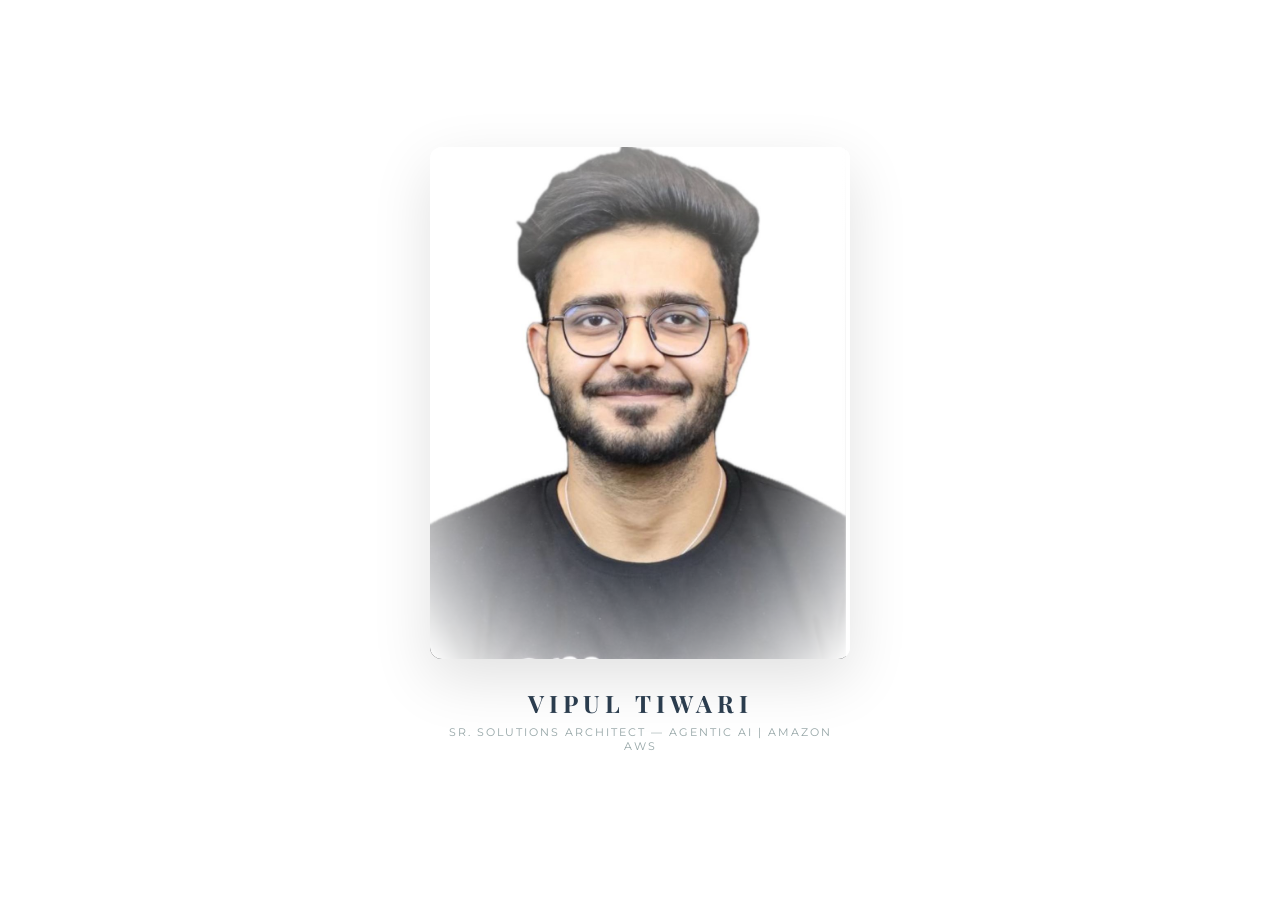
==== commit 11a6e906: "Complete rebuild matching reference site: landing page, white card design, page navigation, timeline" ====
--- a/index.html
+++ b/index.html
@@ -3,294 +3,209 @@
 <head>
     <meta charset="UTF-8">
     <meta name="viewport" content="width=device-width, initial-scale=1.0">
-    <title>Vipul Tiwari | Sr. Solutions Architect - Agentic AI</title>
-    <meta name="description" content="Resume of Vipul Tiwari - Sr. Solutions Architect at Amazon AWS, Blue Prism MVP, RPA Expert">
+    <title>Vipul Tiwari | Sr. Solutions Architect</title>
     <link rel="preconnect" href="https://fonts.googleapis.com">
     <link rel="preconnect" href="https://fonts.gstatic.com" crossorigin>
-    <link href="https://fonts.googleapis.com/css2?family=Inter:wght@300;400;500;600;700;800&display=swap" rel="stylesheet">
+    <link href="https://fonts.googleapis.com/css2?family=Montserrat:wght@300;400;500;600;700;800&family=Playfair+Display:wght@400;700&display=swap" rel="stylesheet">
     <link rel="stylesheet" href="https://cdnjs.cloudflare.com/ajax/libs/font-awesome/6.5.1/css/all.min.css">
     <link rel="stylesheet" href="style.css">
 </head>
 <body>
-    <!-- Slide Navigation -->
-    <div class="slide-nav">
-        <button class="slide-arrow slide-prev" id="slidePrev" aria-label="Previous slide"><i class="fas fa-chevron-left"></i></button>
-        <span class="slide-counter" id="slideCounter">1 / 7</span>
-        <button class="slide-arrow slide-next" id="slideNext" aria-label="Next slide"><i class="fas fa-chevron-right"></i></button>
+    <!-- LANDING -->
+    <div id="landing" class="landing">
+        <div class="desk-wrap" id="deskWrap">
+            <div class="desk-img-box">
+                <img src="picture.jpeg" alt="Vipul Tiwari" class="desk-img">
+                <div class="desk-overlay">
+                    <div class="desk-overlay-bg"></div>
+                    <div class="desk-cta">Click to View My Resume</div>
+                    <div class="desk-subtitle">Vipul Tiwari — Sr. Solutions Architect</div>
+                </div>
+            </div>
+            <div class="desk-name">
+                <h2>VIPUL TIWARI</h2>
+                <p>Sr. Solutions Architect — Agentic AI | Amazon AWS</p>
+            </div>
+        </div>
     </div>
 
-    <!-- Page dots -->
-    <div class="page-dots" id="pageDots"></div>
-
-    <!-- Theme toggle -->
-    <button class="theme-toggle" id="themeToggle" aria-label="Toggle dark/light mode">
-        <i class="fas fa-moon" id="themeIcon"></i>
-    </button>
-
-    <!-- ==================== SLIDE 1: HERO ==================== -->
-    <section class="slide active" data-slide="0">
-        <div class="slide-inner hero-slide">
-            <div class="hero-particles" id="particles"></div>
-            <div class="hero-glow"></div>
-            <img src="picture.jpeg" alt="Vipul Tiwari" class="hero-avatar">
-            <h1 class="hero-name">Vipul Tiwari</h1>
-            <p class="hero-role" id="typingText"></p>
-            <p class="hero-location"><i class="fab fa-aws"></i> Amazon AWS, Bratislava, Slovakia</p>
-            <div class="hero-tags">
-                <span class="tag">Agentic AI</span><span class="tag">RPA</span><span class="tag">AWS</span>
-                <span class="tag">FinOps</span><span class="tag">Blue Prism MVP x5</span><span class="tag">UiPath</span><span class="tag">Python</span>
-            </div>
-            <p class="hero-summary">Results-driven Sr. Solutions Architect with deep expertise in Agentic AI, RPA, and enterprise automation. Leading global teams of 20+ members, driving AI-augmented agentic ecosystem integration. Five-time Blue Prism MVP, UiPath Community Award Winner, professional speaker, hackathon judge, and mentor.</p>
-            <div class="hero-actions">
-                <a href="Vipul Tiwari_architect.pdf" download class="btn btn-primary"><i class="fas fa-download"></i> Resume</a>
-                <a href="cover-letter.html" target="_blank" class="btn btn-outline"><i class="fas fa-file-alt"></i> Cover Letter</a>
-                <a href="https://www.linkedin.com/in/vipul-tiwari-7277a2146/" target="_blank" class="btn btn-outline"><i class="fab fa-linkedin"></i> LinkedIn</a>
-                <a href="https://github.com/vipult1994" target="_blank" class="btn btn-outline"><i class="fab fa-github"></i> GitHub</a>
-                <a href="mailto:[email]" class="btn btn-outline"><i class="fas fa-envelope"></i> Email</a>
-            </div>
+    <!-- MAIN -->
+    <div id="resumeMain" class="resume-main hidden">
+        <nav class="top-nav" id="topNav">
+            <div class="nav-inner">
+                <div class="nav-links">
+                    <a href="#" class="nav-link active" data-page="1">Profile</a>
+                    <a href="#" class="nav-link" data-page="2">Experience</a>
+                    <a href="#" class="nav-link" data-page="3">Skills</a>
+                    <a href="#" class="nav-link" data-page="4">Awards</a>
+                    <a href="#" class="nav-link" data-page="5">Testimonials</a>
+                    <a href="#" class="nav-link" data-page="6">Articles</a>
+                    <a href="#" class="nav-link" data-page="7">Contact</a>
+                </div>
+            </div>
+        </nav>
+        <div class="page-nav" id="pageNav">
+            <button class="pg-btn" id="prevBtn" disabled>&#10094;</button>
+            <span class="pg-num" id="pgNum">1 / 7</span>
+            <button class="pg-btn" id="nextBtn">&#10095;</button>
         </div>
-    </section>
-
-    <!-- ==================== SLIDE 2: EXPERIENCE ==================== -->
-    <section class="slide" data-slide="1">
-        <div class="slide-inner">
-            <h2 class="slide-title"><i class="fas fa-briefcase"></i> Experience</h2>
-            <div class="scroll-area">
-                <div class="exp-list">
-                    <div class="exp-item">
-                        <div class="exp-header" onclick="this.parentElement.classList.toggle('open')">
-                            <div class="exp-meta"><span class="exp-date">Feb 2025 — Present</span><span class="exp-title">Sr. Solutions Architect — Agentic AI | FinOps COE (L6)</span><span class="exp-company">Amazon AWS, Bratislava</span></div>
-                            <span class="exp-toggle">+</span>
+
+        <!-- PAGE 1: PROFILE -->
+        <section class="page active" data-page="1">
+            <div class="hero-section">
+                <div class="hero-dark">
+                    <div class="hero-inner reveal">
+                        <div class="hero-line"></div>
+                        <img src="picture.jpeg" alt="Vipul Tiwari" class="hero-photo">
+                        <h1 class="hero-name">VIPUL TIWARI</h1>
+                        <p class="hero-subtitle">Sr. Solutions Architect — Agentic AI | FinOps COE</p>
+                        <div class="hero-sep"></div>
+                        <p class="hero-bio">Results-driven Sr. Solutions Architect at Amazon AWS with deep expertise in Agentic AI, RPA, and enterprise automation. Leading global teams of 20+ members across AR, AP, and SSA verticals. Five-time Blue Prism MVP, UiPath Community Award Winner, professional speaker, hackathon judge, and mentor committed to empowering the next generation of automation professionals.</p>
+                    </div>
+                </div>
+                <div class="hero-contact reveal">
+                    <div class="hc-item"><span class="hc-icon">📍</span><span>Bratislava, Slovakia</span></div>
+                    <div class="hc-item"><span class="hc-icon"><i class="fab fa-aws" style="color:#ff9900"></i></span><span>Amazon Web Services</span></div>
+                    <div class="hc-item"><span class="hc-icon">🏆</span><span>Blue Prism MVP x5</span></div>
+                    <div class="hc-item"><span class="hc-icon"><i class="fab fa-linkedin" style="color:#0a66c2"></i></span><a href="https://www.linkedin.com/in/vipul-tiwari-7277a2146/" target="_blank">LinkedIn Profile</a></div>
+                    <div class="hc-item"><span class="hc-icon"><i class="fab fa-github"></i></span><a href="https://github.com/vipult1994" target="_blank">GitHub</a></div>
+                    <div class="hc-item"><span class="hc-icon">📄</span><a href="Vipul Tiwari_architect.pdf" download>Download Resume</a></div>
+                </div>
+                <div class="hero-tags-row reveal">
+                    <span class="htag">Agentic AI</span><span class="htag">RPA</span><span class="htag">AWS</span><span class="htag">FinOps</span><span class="htag">UiPath</span><span class="htag">Blue Prism</span><span class="htag">Python</span><span class="htag">Tableau</span><span class="htag">Appian</span>
+                </div>
+            </div>
+        </section>
+
+        <!-- PAGE 2: EXPERIENCE -->
+        <section class="page" data-page="2">
+            <div class="container">
+                <h2 class="sec-heading reveal"><span>EXPERIENCE</span><span class="heading-line"></span></h2>
+                <div class="timeline">
+                    <div class="tl-item reveal"><div class="tl-dot"></div><div class="tl-card"><div class="tl-head" onclick="toggle(this)"><div><div class="tl-date">Feb 2025 — Present</div><div class="tl-role">Sr. Solutions Architect — Agentic AI | FinOps COE (L6)</div><div class="tl-co">Amazon AWS, Bratislava</div></div><span class="tl-plus">+</span></div><div class="tl-body"><ul>
+                        <li>Leading enterprise-wide automation initiatives, managing 20+ global team members across AR, AP and SSA verticals</li>
+                        <li>Technical Program Manager for RPA and Agentic AI implementation</li>
+                        <li>Spearheading Future of Work taskforce to identify emerging technologies</li>
+                        <li>Establishing sustainability roadmap aligning with Amazon's climate pledge</li>
+                        <li>Managing global AWS infrastructure including serverless architectures and API integrations</li>
+                    </ul></div></div></div>
+                    <div class="tl-item reveal"><div class="tl-dot"></div><div class="tl-card"><div class="tl-head" onclick="toggle(this)"><div><div class="tl-date">Dec 2023 — Feb 2025</div><div class="tl-role">Solutions Architect | FinOps COE (L5)</div><div class="tl-co">Amazon AWS, Bratislava</div></div><span class="tl-plus">+</span></div><div class="tl-body"><ul>
+                        <li>Statement of Account Automation achieving 99K hours savings over 3 years</li>
+                        <li>Automated dunning across 36 teams — 782K emails, 87K hours saved</li>
+                        <li>AWS infrastructure: 29 S3 buckets, 4 EC2, NAWS environment, 420+ tickets</li>
+                        <li>Mentored 17 citizen developers — 25K+ annual hours savings</li>
+                        <li>Collection rates improved from 91.5% to 97.47%</li>
+                        <li>China Automation Journey — three LIVE processes, 45K hours annually</li>
+                    </ul></div></div></div>
+                    <div class="tl-item reveal"><div class="tl-dot"></div><div class="tl-card"><div class="tl-head" onclick="toggle(this)"><div><div class="tl-date">Sep 2021 — Dec 2023</div><div class="tl-role">Sr. Process Simplification Developer (L5)</div><div class="tl-co">Amazon AWS, Hyderabad</div></div><span class="tl-plus">+</span></div><div class="tl-body"><ul>
+                        <li>2 unattended RPA bots for Vendor Returns POD Automation; 18M+ PODs from 14 Carriers</li>
+                        <li>6 FinOps COE Bootcamps, 600+ participants, 92K+ potential hours savings</li>
+                        <li>End-to-end AWS infra: 7 S3 buckets, 5 EC2, Transfer Family, Pipeline, VPC</li>
+                        <li>UiPath integration with DataLake for secure data access</li>
+                    </ul></div></div></div>
+                    <div class="tl-item reveal"><div class="tl-dot"></div><div class="tl-card"><div class="tl-head" onclick="toggle(this)"><div><div class="tl-date">Aug 2022 — Dec 2023</div><div class="tl-role">Advisor to Chief Strategy Officer</div><div class="tl-co">Turbotic, Sweden</div></div><span class="tl-plus">+</span></div><div class="tl-body"><ul>
+                        <li>Product review and feedback for integrated automation platform</li>
+                        <li>Support and planning for Turbotic Community Platform launch</li>
+                    </ul></div></div></div>
+                    <div class="tl-item reveal"><div class="tl-dot"></div><div class="tl-card"><div class="tl-head" onclick="toggle(this)"><div><div class="tl-date">Mar 2021 — Sep 2021</div><div class="tl-role">Process Optimisation and Simplification Designer</div><div class="tl-co">Fidelity International, Gurgaon</div></div><span class="tl-plus">+</span></div><div class="tl-body"><ul>
+                        <li>Enterprise-wide hyperautomation strategy — 30% efficiency improvement</li>
+                        <li>PSO Governance framework for RPA and Hyperautomation</li>
+                        <li>Cross-functional teams of 15+ members, 95% on-time delivery</li>
+                    </ul></div></div></div>
+                    <div class="tl-item reveal"><div class="tl-dot"></div><div class="tl-card"><div class="tl-head" onclick="toggle(this)"><div><div class="tl-date">Nov 2019 — Mar 2021</div><div class="tl-role">Senior Process Optimisation and Simplification Developer</div><div class="tl-co">Fidelity International, Gurgaon</div></div><span class="tl-plus">+</span></div><div class="tl-body"><ul>
+                        <li>Microsoft x Fidelity Hackathon — 100+ participants</li>
+                        <li>Power Platform adoption — 50% increase in citizen development</li>
+                        <li>Automated peer review "Aquaman" — 60% reduction in review time</li>
+                        <li>Language Translation Service using AI/ML — 1000+ global clients</li>
+                    </ul></div></div></div>
+                    <div class="tl-item reveal"><div class="tl-dot"></div><div class="tl-card"><div class="tl-head" onclick="toggle(this)"><div><div class="tl-date">Jun 2019 — Oct 2019</div><div class="tl-role">Associate Technology L2 Engineer</div><div class="tl-co">Re:Sources / Publicis Sapient, Gurgaon</div></div><span class="tl-plus">+</span></div><div class="tl-body"><ul>
+                        <li>RPA solutions with UiPath, Google Cloud Vision API, Abby OCR</li>
+                        <li>Setup Centre of Excellence for Automation in Publicis Groupe</li>
+                        <li>Custom UiPath components (Twilio APIs, MS Azure) — won awards</li>
+                    </ul></div></div></div>
+                    <div class="tl-item reveal"><div class="tl-dot"></div><div class="tl-card"><div class="tl-head" onclick="toggle(this)"><div><div class="tl-date">Jan 2018 — May 2019</div><div class="tl-role">Tools &amp; Process Engineer / RPA Developer</div><div class="tl-co">Ericsson, Gurgaon</div></div><span class="tl-plus">+</span></div><div class="tl-body"><ul>
+                        <li>SPOC and Trainer for RPA program within Ericsson</li>
+                        <li>Mentored 20+ resources in Blue Prism</li>
+                        <li>Scripts2Go, PDI Delivery, MBNL-UK Handover, Bulk Precheck automations</li>
+                        <li>Won Impact Award — saving ~12 FTE headcount</li>
+                    </ul></div></div></div>
+                    <div class="tl-item reveal"><div class="tl-dot"></div><div class="tl-card"><div class="tl-head" onclick="toggle(this)"><div><div class="tl-date">Aug 2017 — Jan 2018</div><div class="tl-role">Assistant Engineer</div><div class="tl-co">Ericsson, Gurgaon</div></div><span class="tl-plus">+</span></div><div class="tl-body"><ul>
+                        <li>MBNL Finance: SAP through Citrix automation using Blue Prism</li>
+                        <li>NBN Australia: Automated battery dimensioning for Radio Base Stations</li>
+                    </ul></div></div></div>
+                    <div class="tl-item reveal"><div class="tl-dot"></div><div class="tl-card"><div class="tl-head" onclick="toggle(this)"><div><div class="tl-date">Jul 2017 — Aug 2017</div><div class="tl-role">Assistant Engineer Trainee</div><div class="tl-co">Ericsson, Gurgaon</div></div><span class="tl-plus">+</span></div><div class="tl-body"><ul><li>Site Engineering for Indonesian and Brazilian operators</li></ul></div></div></div>
+                    <div class="tl-item reveal"><div class="tl-dot"></div><div class="tl-card"><div class="tl-head" onclick="toggle(this)"><div><div class="tl-date">May 2016 — Jul 2016</div><div class="tl-role">Engineering Intern</div><div class="tl-co">Indian Railways, Rajasthan</div></div><span class="tl-plus">+</span></div><div class="tl-body"><ul><li>Training in Electronic Exchange, Microwave Communication, Railnet, Signalling</li></ul></div></div></div>
+                    <div class="tl-item reveal"><div class="tl-dot"></div><div class="tl-card"><div class="tl-head" onclick="toggle(this)"><div><div class="tl-date">Jul 2015 — Sep 2015</div><div class="tl-role">Android Developer Intern</div><div class="tl-co">Aryan Infomatrix, Jaipur</div></div><span class="tl-plus">+</span></div><div class="tl-body"><ul><li>Scientific Calculator and Bulls &amp; Cows game</li></ul></div></div></div>
+                </div>
+            </div>
+        </section>
+
+        <!-- PAGE 3: SKILLS & CERTS -->
+        <section class="page" data-page="3">
+            <div class="container">
+                <h2 class="sec-heading reveal"><span>SKILLS &amp; CERTIFICATIONS</span><span class="heading-line"></span></h2>
+                <div class="skills-panel reveal">
+                    <div class="sp-header"><span class="sp-icon">⚙️</span><h3 class="sp-title">Tech Stack</h3></div>
+                    <div class="sp-grid">
+                        <div class="sp-bar-item"><div class="sp-bar-label"><span>AWS</span><span class="sp-level">Expert</span></div><div class="sp-bar"><div class="sp-fill" data-w="95"></div></div></div>
+                        <div class="sp-bar-item"><div class="sp-bar-label"><span>UiPath</span><span class="sp-level">Expert</span></div><div class="sp-bar"><div class="sp-fill" data-w="95"></div></div></div>
+                        <div class="sp-bar-item"><div class="sp-bar-label"><span>Blue Prism</span><span class="sp-level">Expert</span></div><div class="sp-bar"><div class="sp-fill" data-w="95"></div></div></div>
+                        <div class="sp-bar-item"><div class="sp-bar-label"><span>Agentic AI</span><span class="sp-level">Advanced</span></div><div class="sp-bar"><div class="sp-fill" data-w="90"></div></div></div>
+                        <div class="sp-bar-item"><div class="sp-bar-label"><span>Python</span><span class="sp-level">Advanced</span></div><div class="sp-bar"><div class="sp-fill" data-w="85"></div></div></div>
+                        <div class="sp-bar-item"><div class="sp-bar-label"><span>Appian</span><span class="sp-level">Advanced</span></div><div class="sp-bar"><div class="sp-fill" data-w="85"></div></div></div>
+                        <div class="sp-bar-item"><div class="sp-bar-label"><span>AWS Bedrock</span><span class="sp-level">Advanced</span></div><div class="sp-bar"><div class="sp-fill" data-w="85"></div></div></div>
+                        <div class="sp-bar-item"><div class="sp-bar-label"><span>Power Platform</span><span class="sp-level">Advanced</span></div><div class="sp-bar"><div class="sp-fill" data-w="85"></div></div></div>
+                        <div class="sp-bar-item"><div class="sp-bar-label"><span>Tableau</span><span class="sp-level">Proficient</span></div><div class="sp-bar"><div class="sp-fill" data-w="80"></div></div></div>
+                        <div class="sp-bar-item"><div class="sp-bar-label"><span>Alteryx</span><span class="sp-level">Proficient</span></div><div class="sp-bar"><div class="sp-fill" data-w="80"></div></div></div>
+                    </div>
+                </div>
+                <div class="skills-split">
+                    <div class="skills-panel reveal">
+                        <div class="sp-header"><span class="sp-icon">🏅</span><h3 class="sp-title">Certifications</h3></div>
+                        <div class="cert-rows">
+                            <div class="cert-row"><div class="cert-badge aws"><i class="fab fa-aws"></i></div><div><div class="cert-name">AWS Solutions Architect — Associate</div></div></div>
+                            <div class="cert-row"><div class="cert-badge bp">BP</div><div><div class="cert-name">Blue Prism Professional Developer</div></div></div>
+                            <div class="cert-row"><div class="cert-badge bp">BD</div><div><div class="cert-name">Blue Prism Certified Developer</div></div></div>
+                            <div class="cert-row"><div class="cert-badge ui">UI</div><div><div class="cert-name">UiPath Advanced Developer</div></div></div>
+                            <div class="cert-row"><div class="cert-badge ap">AP</div><div><div class="cert-name">Appian Level 1 Certified</div></div></div>
+                            <div class="cert-row"><div class="cert-badge cc">CC</div><div><div class="cert-name">CCNA Routing &amp; Switching</div></div></div>
+                            <div class="cert-row"><div class="cert-badge er">ET</div><div><div class="cert-name">Ericsson Certified Technology — IP</div></div></div>
+                            <div class="cert-row"><div class="cert-badge sf">SA</div><div><div class="cert-name">Service Automation Framework Ambassador</div></div></div>
+                            <div class="cert-row"><div class="cert-badge fc">7H</div><div><div class="cert-name">Franklin Covey — 7 Habits</div></div></div>
                         </div>
-                        <div class="exp-body">
-                            <p class="exp-tech">Alteryx, Agentic AI, UiPath, AWS, Tableau, Python, Appian, DataLake, ChatBot</p>
-                            <ul>
-                                <li>Leading enterprise-wide automation initiatives and managing 20+ global team members across AR, AP and SSA verticals</li>
-                                <li>Acting as Technical Program Manager for RPA and Agentic AI implementation</li>
-                                <li>Spearheading the Future of Work taskforce to identify emerging technologies and bridge skill gaps</li>
-                                <li>Establishing comprehensive sustainability roadmap aligning with Amazon's climate pledge</li>
-                                <li>Managing global AWS infrastructure setup including serverless architectures and API integrations</li>
-                                <li>Orchestrating cross-functional collaboration across multiple business units</li>
-                            </ul>
+                    </div>
+                    <div class="skills-panel reveal">
+                        <div class="sp-header"><span class="sp-icon">🎓</span><h3 class="sp-title">Education</h3></div>
+                        <div class="cert-rows">
+                            <div class="cert-row"><div class="cert-badge edu">BT</div><div><div class="cert-name">B.Tech — ECE, JECRC Jaipur</div><div class="cert-sub">2013–2017 | 77%</div></div></div>
+                            <div class="cert-row"><div class="cert-badge edu">12</div><div><div class="cert-name">12th — Saint Soldier, Jaipur</div><div class="cert-sub">2013 | 87%</div></div></div>
+                            <div class="cert-row"><div class="cert-badge edu">10</div><div><div class="cert-name">10th — Saint Soldier, Jaipur</div><div class="cert-sub">2011 | 9.4 CGPA</div></div></div>
                         </div>
                     </div>
-                    <div class="exp-item">
-                        <div class="exp-header" onclick="this.parentElement.classList.toggle('open')">
-                            <div class="exp-meta"><span class="exp-date">Dec 2023 — Feb 2025</span><span class="exp-title">Solutions Architect | FinOps COE (L5)</span><span class="exp-company">Amazon AWS, Bratislava</span></div>
-                            <span class="exp-toggle">+</span>
-                        </div>
-                        <div class="exp-body">
-                            <p class="exp-tech">Alteryx, UiPath, AWS, Tableau, Python, Appian, DataLake, ChatBot</p>
-                            <ul>
-                                <li>Revolutionized Statement of Account Automation achieving 99K hours savings over 3 years</li>
-                                <li>Architected automated dunning solution across 36 teams — 782K emails, 87K hours saved</li>
-                                <li>Led AWS infrastructure: 29 S3 buckets, 4 EC2, NAWS environment, 420+ tickets resolved</li>
-                                <li>Mentored 17 citizen developers resulting in 25K+ annual hours savings</li>
-                                <li>Improved collection rates from 91.5% to 97.47%; reduced WADL by 13 days</li>
-                                <li>Led China Automation Journey — three LIVE processes saving 45K hours annually</li>
-                            </ul>
-                        </div>
-                    </div>
-                    <div class="exp-item">
-                        <div class="exp-header" onclick="this.parentElement.classList.toggle('open')">
-                            <div class="exp-meta"><span class="exp-date">Sep 2021 — Dec 2023</span><span class="exp-title">Sr. Process Simplification Developer (L5) | FinOps COE</span><span class="exp-company">Amazon AWS, Hyderabad</span></div>
-                            <span class="exp-toggle">+</span>
-                        </div>
-                        <div class="exp-body">
-                            <p class="exp-tech">Alteryx, UiPath, AWS, Tableau, Python, Appian, DataLake</p>
-                            <ul>
-                                <li>Created 2 unattended RPA bots for Vendor Returns POD Automation; 18M+ PODs from 14 Carriers</li>
-                                <li>Delivered 6 FinOps COE Bootcamps with 600+ participants, 92K+ potential hours savings</li>
-                                <li>End-to-end AWS infra: 7 S3 buckets, 5 EC2, Transfer Family, Pipeline, VPC</li>
-                                <li>Created UiPath integration with DataLake for secure data access</li>
-                                <li>Driver of UiPath cross-BU collaboration community within Amazon</li>
-                            </ul>
-                        </div>
-                    </div>
-                    <div class="exp-item">
-                        <div class="exp-header" onclick="this.parentElement.classList.toggle('open')">
-                            <div class="exp-meta"><span class="exp-date">Aug 2022 — Dec 2023</span><span class="exp-title">Advisor to Chief Strategy Officer (CSO)</span><span class="exp-company">Turbotic, Sweden</span></div>
-                            <span class="exp-toggle">+</span>
-                        </div>
-                        <div class="exp-body">
-                            <ul>
-                                <li>Product review and feedback for the integrated automation platform</li>
-                                <li>Support and planning for the launch of Turbotic Community Platform</li>
-                            </ul>
-                        </div>
-                    </div>
-                    <div class="exp-item">
-                        <div class="exp-header" onclick="this.parentElement.classList.toggle('open')">
-                            <div class="exp-meta"><span class="exp-date">Mar 2021 — Sep 2021</span><span class="exp-title">Process Optimisation and Simplification Designer</span><span class="exp-company">Fidelity International, Gurgaon</span></div>
-                            <span class="exp-toggle">+</span>
-                        </div>
-                        <div class="exp-body">
-                            <p class="exp-tech">Microsoft Power Platform, Python, APIs, RPA, Appian, Layer7</p>
-                            <ul>
-                                <li>Established enterprise-wide hyperautomation strategy — 30% efficiency improvement</li>
-                                <li>Developed PSO Governance framework for RPA and Hyperautomation</li>
-                                <li>Managed cross-functional teams of 15+ members with 95% on-time delivery</li>
-                                <li>Led Agile transformation — 40% faster time-to-market</li>
-                            </ul>
-                        </div>
-                    </div>
-                    <div class="exp-item">
-                        <div class="exp-header" onclick="this.parentElement.classList.toggle('open')">
-                            <div class="exp-meta"><span class="exp-date">Nov 2019 — Mar 2021</span><span class="exp-title">Senior Process Optimisation and Simplification Developer</span><span class="exp-company">Fidelity International, Gurgaon</span></div>
-                            <span class="exp-toggle">+</span>
-                        </div>
-                        <div class="exp-body">
-                            <ul>
-                                <li>Program managed Microsoft x Fidelity Hackathon with 100+ participants</li>
-                                <li>Spearheaded Microsoft Power Platform adoption — 50% increase in citizen development</li>
-                                <li>Led automated peer review system "Aquaman" — 60% reduction in review time</li>
-                                <li>Launched Language Translation Service using AI/ML, serving 1000+ global clients</li>
-                                <li>COA Process &amp; EFT Payments Tribe (Appian/Layer7) architecture</li>
-                            </ul>
-                        </div>
-                    </div>
-                    <div class="exp-item">
-                        <div class="exp-header" onclick="this.parentElement.classList.toggle('open')">
-                            <div class="exp-meta"><span class="exp-date">Jun 2019 — Oct 2019</span><span class="exp-title">Associate Technology L2 Engineer</span><span class="exp-company">Re:Sources / Publicis Sapient, Gurgaon</span></div>
-                            <span class="exp-toggle">+</span>
-                        </div>
-                        <div class="exp-body">
-                            <p class="exp-tech">UiPath, Abby OCR, Google Cloud Vision API, Power Automate</p>
-                            <ul>
-                                <li>Developed RPA solutions with UiPath using Excel, Citrix, GUI and OCR</li>
-                                <li>Setup Centre of Excellence for Automation in Publicis Groupe</li>
-                                <li>Developed custom UiPath components (Twilio APIs, MS Azure) — won awards</li>
-                            </ul>
-                        </div>
-                    </div>
-                    <div class="exp-item">
-                        <div class="exp-header" onclick="this.parentElement.classList.toggle('open')">
-                            <div class="exp-meta"><span class="exp-date">Jan 2018 — May 2019</span><span class="exp-title">Tools &amp; Process Engineer / RPA Developer</span><span class="exp-company">Ericsson, Gurgaon</span></div>
-                            <span class="exp-toggle">+</span>
-                        </div>
-                        <div class="exp-body">
-                            <p class="exp-tech">Blue Prism, UiPath, Python, VBA, SAP, Citrix</p>
-                            <ul>
-                                <li>SPOC and Trainer for the RPA program within Ericsson Site Engineering</li>
-                                <li>Mentored 20+ resources in Blue Prism from non-technical backgrounds</li>
-                                <li>Scripts2Go, PDI Delivery, MBNL-UK Handover, Bulk Precheck automations</li>
-                                <li>Won Impact Award — saving ~12 FTE headcount</li>
-                            </ul>
-                        </div>
-                    </div>
-                    <div class="exp-item">
-                        <div class="exp-header" onclick="this.parentElement.classList.toggle('open')">
-                            <div class="exp-meta"><span class="exp-date">Aug 2017 — Jan 2018</span><span class="exp-title">Assistant Engineer</span><span class="exp-company">Ericsson, Gurgaon</span></div>
-                            <span class="exp-toggle">+</span>
-                        </div>
-                        <div class="exp-body">
-                            <ul>
-                                <li>MBNL Finance: SAP through Citrix automation using Blue Prism</li>
-                                <li>NBN Australia: Automated battery dimensioning for Radio Base Stations</li>
-                            </ul>
-                        </div>
-                    </div>
-                    <div class="exp-item">
-                        <div class="exp-header" onclick="this.parentElement.classList.toggle('open')">
-                            <div class="exp-meta"><span class="exp-date">Jul 2017 — Aug 2017</span><span class="exp-title">Assistant Engineer Trainee</span><span class="exp-company">Ericsson, Gurgaon</span></div>
-                            <span class="exp-toggle">+</span>
-                        </div>
-                        <div class="exp-body">
-                            <ul>
-                                <li>Site Engineering for Indonesian and Brazilian operators</li>
-                                <li>GSM RAN, WCDMA RAN, Ericsson RBS product knowledge</li>
-                            </ul>
-                        </div>
-                    </div>
-                    <div class="exp-item">
-                        <div class="exp-header" onclick="this.parentElement.classList.toggle('open')">
-                            <div class="exp-meta"><span class="exp-date">May 2016 — Jul 2016</span><span class="exp-title">Engineering Intern</span><span class="exp-company">Indian Railways, Rajasthan</span></div>
-                            <span class="exp-toggle">+</span>
-                        </div>
-                        <div class="exp-body"><ul><li>Training in Electronic Exchange, Microwave Communication, Railnet, Signalling</li></ul></div>
-                    </div>
-                    <div class="exp-item">
-                        <div class="exp-header" onclick="this.parentElement.classList.toggle('open')">
-                            <div class="exp-meta"><span class="exp-date">Jul 2015 — Sep 2015</span><span class="exp-title">Android Developer Intern</span><span class="exp-company">Aryan Infomatrix, Jaipur</span></div>
-                            <span class="exp-toggle">+</span>
-                        </div>
-                        <div class="exp-body"><ul><li>Developed Scientific Calculator and Bulls &amp; Cows game</li></ul></div>
-                    </div>
-                </div>
-            </div>
-        </div>
-    </section>
-
-    <!-- ==================== SLIDE 3: SKILLS & CERTIFICATIONS ==================== -->
-    <section class="slide" data-slide="2">
-        <div class="slide-inner">
-            <h2 class="slide-title"><i class="fas fa-code"></i> Skills &amp; Certifications</h2>
-            <div class="scroll-area">
-                <div class="two-col">
-                    <div>
-                        <h3 class="sub-title">Tech Stack</h3>
-                        <div class="skills-compact">
-                            <div class="skill-row"><span class="skill-label"><i class="fab fa-aws"></i> AWS</span><div class="skill-bar"><div class="skill-fill" data-level="95"></div></div></div>
-                            <div class="skill-row"><span class="skill-label"><i class="fas fa-robot"></i> UiPath</span><div class="skill-bar"><div class="skill-fill" data-level="95"></div></div></div>
-                            <div class="skill-row"><span class="skill-label"><i class="fas fa-cogs"></i> Blue Prism</span><div class="skill-bar"><div class="skill-fill" data-level="95"></div></div></div>
-                            <div class="skill-row"><span class="skill-label"><i class="fab fa-python"></i> Python</span><div class="skill-bar"><div class="skill-fill" data-level="85"></div></div></div>
-                            <div class="skill-row"><span class="skill-label"><i class="fas fa-brain"></i> Agentic AI</span><div class="skill-bar"><div class="skill-fill" data-level="90"></div></div></div>
-                            <div class="skill-row"><span class="skill-label"><i class="fas fa-chart-bar"></i> Tableau</span><div class="skill-bar"><div class="skill-fill" data-level="80"></div></div></div>
-                            <div class="skill-row"><span class="skill-label"><i class="fas fa-cubes"></i> Appian</span><div class="skill-bar"><div class="skill-fill" data-level="85"></div></div></div>
-                            <div class="skill-row"><span class="skill-label"><i class="fas fa-database"></i> Alteryx</span><div class="skill-bar"><div class="skill-fill" data-level="80"></div></div></div>
-                            <div class="skill-row"><span class="skill-label"><i class="fas fa-cloud"></i> AWS Bedrock</span><div class="skill-bar"><div class="skill-fill" data-level="85"></div></div></div>
-                            <div class="skill-row"><span class="skill-label"><i class="fas fa-server"></i> DataLake</span><div class="skill-bar"><div class="skill-fill" data-level="80"></div></div></div>
-                            <div class="skill-row"><span class="skill-label"><i class="fab fa-microsoft"></i> Power Platform</span><div class="skill-bar"><div class="skill-fill" data-level="85"></div></div></div>
-                            <div class="skill-row"><span class="skill-label"><i class="fas fa-comments"></i> ChatBot / AI</span><div class="skill-bar"><div class="skill-fill" data-level="80"></div></div></div>
-                        </div>
-                    </div>
-                    <div>
-                        <h3 class="sub-title">Certifications</h3>
-                        <div class="cert-list">
-                            <div class="cert-item"><i class="fab fa-aws"></i> AWS Certified Solutions Architect — Associate</div>
-                            <div class="cert-item"><i class="fas fa-certificate"></i> Blue Prism Professional Developer (APD01)</div>
-                            <div class="cert-item"><i class="fas fa-certificate"></i> Blue Prism Certified Developer</div>
-                            <div class="cert-item"><i class="fas fa-certificate"></i> UiPath Advanced Developer</div>
-                            <div class="cert-item"><i class="fas fa-certificate"></i> Appian Level 1 Certified</div>
-                            <div class="cert-item"><i class="fas fa-certificate"></i> CCNA Routing &amp; Switching</div>
-                            <div class="cert-item"><i class="fas fa-certificate"></i> Ericsson Certified Technology — IP</div>
-                            <div class="cert-item"><i class="fas fa-certificate"></i> Service Automation Framework Ambassador</div>
-                            <div class="cert-item"><i class="fas fa-certificate"></i> Franklin Covey — 7 Habits</div>
-                            <div class="cert-item"><i class="fas fa-certificate"></i> AMCAT — Data Processing Specialist</div>
-                        </div>
-                        <h3 class="sub-title" style="margin-top:24px">Education</h3>
-                        <div class="cert-list">
-                            <div class="cert-item"><i class="fas fa-graduation-cap"></i> B.Tech — ECE, JECRC Jaipur (77%) — 2013–2017</div>
-                            <div class="cert-item"><i class="fas fa-school"></i> 12th — Saint Soldier, Jaipur (87%) — 2013</div>
-                            <div class="cert-item"><i class="fas fa-school"></i> 10th — Saint Soldier, Jaipur (9.4 CGPA) — 2011</div>
-                        </div>
-                    </div>
-                </div>
-            </div>
-        </div>
-    </section>
-
-    <!-- ==================== SLIDE 4: AWARDS & SPEAKING ==================== -->
-    <section class="slide" data-slide="3">
-        <div class="slide-inner">
-            <h2 class="slide-title"><i class="fas fa-trophy"></i> Awards &amp; Speaking</h2>
-            <div class="scroll-area">
-                <div class="two-col">
-                    <div>
-                        <h3 class="sub-title">Awards &amp; Recognition</h3>
-                        <div class="awards-compact">
-                            <div class="award-row"><i class="fas fa-trophy"></i><div><strong>Blue Prism MVP</strong><span>5x — 2021, 2022, 2023, 2024, 2025</span></div></div>
-                            <div class="award-row"><i class="fas fa-star"></i><div><strong>Blue Prism MVP of the Year</strong><span>2022 — Top MVP globally</span></div></div>
-                            <div class="award-row"><i class="fas fa-award"></i><div><strong>Developer of the Year Finalist</strong><span>Blue Prism — Finalist</span></div></div>
-                            <div class="award-row"><i class="fas fa-medal"></i><div><strong>UiPath Community Award</strong><span>Las Vegas — BOT for Visually Impaired</span></div></div>
-                            <div class="award-row"><i class="fas fa-bolt"></i><div><strong>Ericsson Impact Award</strong><span>2018 — Saving ~12 FTE headcount</span></div></div>
-                            <div class="award-row"><i class="fas fa-code"></i><div><strong>2x UiPath Hackathon Winner</strong><span>2020 — Accessibility automation</span></div></div>
-                            <div class="award-row"><i class="fas fa-rocket"></i><div><strong>Automation &amp; Power Award</strong><span>Ericsson — Automated the "impossible"</span></div></div>
-                        </div>
-                    </div>
-                    <div>
-                        <h3 class="sub-title">Judging</h3>
-                        <ul class="compact-list">
+                </div>
+            </div>
+        </section>
+
+        <!-- PAGE 4: AWARDS & SPEAKING -->
+        <section class="page" data-page="4">
+            <div class="container">
+                <h2 class="sec-heading reveal"><span>AWARDS &amp; SPEAKING</span><span class="heading-line"></span></h2>
+                <div class="skills-panel reveal">
+                    <div class="sp-header"><span class="sp-icon">🏆</span><h3 class="sp-title">Awards &amp; Recognition</h3></div>
+                    <div class="awards-list">
+                        <div class="aw-row"><div class="aw-icon">🏆</div><div><strong>Blue Prism MVP</strong><span>5x — 2021, 2022, 2023, 2024, 2025</span></div></div>
+                        <div class="aw-row"><div class="aw-icon">⭐</div><div><strong>Blue Prism MVP of the Year</strong><span>2022 — Top MVP globally</span></div></div>
+                        <div class="aw-row"><div class="aw-icon">🥇</div><div><strong>Developer of the Year Finalist</strong><span>Blue Prism — Finalist</span></div></div>
+                        <div class="aw-row"><div class="aw-icon">🎖️</div><div><strong>UiPath Community Award</strong><span>Las Vegas — BOT for Visually Impaired</span></div></div>
+                        <div class="aw-row"><div class="aw-icon">⚡</div><div><strong>Ericsson Impact Award</strong><span>2018 — Saving ~12 FTE headcount</span></div></div>
+                        <div class="aw-row"><div class="aw-icon">💻</div><div><strong>2x UiPath Hackathon Winner</strong><span>2020 — Accessibility automation</span></div></div>
+                        <div class="aw-row"><div class="aw-icon">🚀</div><div><strong>Automation &amp; Power Award</strong><span>Ericsson — Automated the "impossible"</span></div></div>
+                    </div>
+                </div>
+                <div class="skills-split">
+                    <div class="skills-panel reveal">
+                        <div class="sp-header"><span class="sp-icon">⚖️</span><h3 class="sp-title">Judging</h3></div>
+                        <ul class="sp-list">
                             <li>Blue Prism Customer Award Judge — 2021–2025</li>
                             <li>Smart India Hackathon Judge — 2020</li>
                             <li>Cybiant Asia Automation Days — 2021, 2022</li>
@@ -300,8 +215,10 @@
                             <li>NIT Durgapur — 2023</li>
                             <li><a href="https://lnkd.in/gKbgYGs" target="_blank">RPA Riders Eduskills</a></li>
                         </ul>
-                        <h3 class="sub-title" style="margin-top:20px">Speaking</h3>
-                        <ul class="compact-list">
+                    </div>
+                    <div class="skills-panel reveal">
+                        <div class="sp-header"><span class="sp-icon">🎤</span><h3 class="sp-title">Speaking</h3></div>
+                        <ul class="sp-list">
                             <li><a href="https://www.youtube.com/watch?v=3Z2b3CCg9Sk" target="_blank">Cybiant — Professional Speaker</a></li>
                             <li><a href="https://lnkd.in/g74xZzqQ" target="_blank">Automation Days Asia — Malaysia 2021</a></li>
                             <li><a href="https://resources.valuemomentum.com/tech-meetup-by-valuemomentum-jan-28-2021-1-0-0" target="_blank">ValueMomentum</a></li>
@@ -313,98 +230,88 @@
                     </div>
                 </div>
             </div>
-        </div>
-    </section>
-
-    <!-- ==================== SLIDE 5: TESTIMONIALS ==================== -->
-    <section class="slide" data-slide="4">
-        <div class="slide-inner">
-            <h2 class="slide-title"><i class="fas fa-comments"></i> What People Say</h2>
-            <div class="scroll-area">
-                <div class="testi-slider-wrap">
-                    <button class="testi-arrow testi-prev" id="testiPrev"><i class="fas fa-chevron-left"></i></button>
-                    <div class="testi-viewport" id="testiViewport">
-                        <div class="testi-track" id="testiTrack">
-                            <div class="testi-card"><div class="testi-text">"He demonstrated a genuine passion for delivering value and consistently raising the bar. He solved complex business problems leveraging RPA, AWS technologies, saving our Finance teams thousands of hours. I recommend him without reservation."</div><div class="testi-author"><strong>Ricardo Alvarado, PMP</strong><span>Business Program Manager, Microsoft</span></div></div>
-                            <div class="testi-card"><div class="testi-text">"I can wholeheartedly recommend Vipul as not only incredibly talented Engineer, but also as amazing Human being. His drive for innovation is paralleled only by broad knowledge of technology he works with."</div><div class="testi-author"><strong>Daniel Dubravec</strong><span>Visualization Engineer, Takeda</span></div></div>
-                            <div class="testi-card"><div class="testi-text">"Vipul has demonstrated unwavering dedication, passion, and creativity. We genuinely consider Vipul an extended member of our team. His technical knowledge and thought-leadership continue to enrich our Community."</div><div class="testi-author"><strong>Charlotte Kennett</strong><span>Director of Product Marketing, SS&amp;C Blue Prism</span></div></div>
-                            <div class="testi-card"><div class="testi-text">"Vipul is a highly skilled architect specialized in Intelligent Automation. He is customer/business focused, a good communicator and a driven person who thrives in innovative environments."</div><div class="testi-author"><strong>Alexander Hübel</strong><span>COO, DigitalTolk</span></div></div>
-                            <div class="testi-card"><div class="testi-text">"Every now and then, you come across a person who makes you think 'how do they do it?!'. His unending energy and enthusiasm is infectious, his creativity is unstoppable and his relentless focus on quality is second to none."</div><div class="testi-author"><strong>Michael Shillingford</strong><span>Sr. Community Strategy Manager, SS&amp;C Blue Prism</span></div></div>
-                            <div class="testi-card"><div class="testi-text">"Vipul is not your typical techie, he packs a great combination of functional and technical flavours. He can be the driving force that inspires everyone else to do better."</div><div class="testi-author"><strong>Ravi Joshi</strong><span>Director | Head of Engineering and AI, Citi</span></div></div>
-                            <div class="testi-card"><div class="testi-text">"Vipul brought a tremendous amount of enthusiasm to the automation team. His drive and technical depth translated into delivery of flagship projects. He will be an asset to any team he joins."</div><div class="testi-author"><strong>Duncan Berry</strong><span>Head of Change, QBE Insurance</span></div></div>
-                            <div class="testi-card"><div class="testi-text">"Vipul is one of the most positive and skilled people I had the pleasure to work with. He has a unique ability to find solutions to problems and helps you reach your full potential. The key person every winning team should have."</div><div class="testi-author"><strong>Ermir Hasanbelliu</strong><span>Program Manager, Amazon</span></div></div>
-                            <div class="testi-card"><div class="testi-text">"Vipul is a passionate technologist, open to sharing his time and knowledge. He adapted his conversations to different audiences while keeping the same powerful message. He gives honest answers without asking anything in return."</div><div class="testi-author"><strong>Eric Nguyen</strong><span>Industry Advisor, University of Canberra</span></div></div>
-                            <div class="testi-card"><div class="testi-text">"Vipul has an abundance of enthusiasm and passion. His exceptional work ethic and technical understanding saw him drive forward important initiatives. His work continues to have an impact months after leaving."</div><div class="testi-author"><strong>Markus Hall</strong><span>AI Strategy Lead, Fidelity International</span></div></div>
-                            <div class="testi-card"><div class="testi-text">"Vipul is an exceptional developer. He brings varied breadths and depths of technical know-how while constantly innovating. He is agile and always looking to re-invent and challenge existing norms."</div><div class="testi-author"><strong>Ayush Tripathi</strong><span>Sr. IA Solution Architect, Fidelity International</span></div></div>
-                            <div class="testi-card"><div class="testi-text">"I could see Vipul as a trusted partner in Solution design. His low code automation tool understanding is beyond match. The energy and passion he brings while working on any problem is truly inspiring."</div><div class="testi-author"><strong>Manish Dewan</strong><span>Senior Vice President, NatWest Group</span></div></div>
-                            <div class="testi-card"><div class="testi-text">"His Appian skills are unparalleled in the industry. His ability to quickly understand the problem statement and execute its solution to perfection makes him an asset. A problem assigned to Vipul is already half solved."</div><div class="testi-author"><strong>Aditya Jairath</strong><span>Sr. Manager, Fidelity International</span></div></div>
-                            <div class="testi-card"><div class="testi-text">"I rarely come across real talents who stand out like Vipul. His ability to handle multiple automation scopes made a dramatic increase in productivity. No matter how tense the environment, Vipul made sure everyone left with a smile."</div><div class="testi-author"><strong>Vinay Gangwar</strong><span>Program Manager, Rakuten Symphony</span></div></div>
-                            <div class="testi-card"><div class="testi-text">"Vipul showed excellent technical knowledge, and could rapidly understand business requirements and develop high quality automation solutions."</div><div class="testi-author"><strong>David Hunter</strong><span>Head of AI and Automation, Sweco</span></div></div>
+        </section>
+
+        <!-- PAGE 5: TESTIMONIALS -->
+        <section class="page" data-page="5">
+            <div class="container">
+                <h2 class="sec-heading reveal"><span>WHAT PEOPLE SAY</span><span class="heading-line"></span></h2>
+                <div class="testi-wrap reveal">
+                    <button class="testi-arrow" id="tPrev">&#10094;</button>
+                    <div class="testi-viewport" id="tViewport">
+                        <div class="testi-track" id="tTrack">
+                            <div class="testi-card"><p>"He demonstrated a genuine passion for delivering value and consistently raising the bar. He solved complex business problems leveraging RPA, AWS technologies, saving our Finance teams thousands of hours."</p><div class="tc-author"><strong>Ricardo Alvarado, PMP</strong><span>Business Program Manager, Microsoft</span></div></div>
+                            <div class="testi-card"><p>"I can wholeheartedly recommend Vipul as not only incredibly talented Engineer, but also as amazing Human being. His drive for innovation is paralleled only by broad knowledge of technology."</p><div class="tc-author"><strong>Daniel Dubravec</strong><span>Visualization Engineer, Takeda</span></div></div>
+                            <div class="testi-card"><p>"Vipul has demonstrated unwavering dedication, passion, and creativity. We genuinely consider Vipul an extended member of our team."</p><div class="tc-author"><strong>Charlotte Kennett</strong><span>Director of Product Marketing, SS&amp;C Blue Prism</span></div></div>
+                            <div class="testi-card"><p>"Vipul is a highly skilled architect specialized in Intelligent Automation. He is customer/business focused, a good communicator and a driven person."</p><div class="tc-author"><strong>Alexander Hübel</strong><span>COO, DigitalTolk</span></div></div>
+                            <div class="testi-card"><p>"His unending energy and enthusiasm is infectious, his creativity is unstoppable and his relentless focus on quality is second to none."</p><div class="tc-author"><strong>Michael Shillingford</strong><span>Sr. Community Strategy Manager, SS&amp;C Blue Prism</span></div></div>
+                            <div class="testi-card"><p>"Vipul is not your typical techie, he packs a great combination of functional and technical flavours. He can be the driving force that inspires everyone."</p><div class="tc-author"><strong>Ravi Joshi</strong><span>Director | Head of Engineering and AI, Citi</span></div></div>
+                            <div class="testi-card"><p>"Vipul brought a tremendous amount of enthusiasm to the automation team. His drive and technical depth translated into delivery of flagship projects."</p><div class="tc-author"><strong>Duncan Berry</strong><span>Head of Change, QBE Insurance</span></div></div>
+                            <div class="testi-card"><p>"Vipul is one of the most positive and skilled people I had the pleasure to work with. The key person every winning team should have."</p><div class="tc-author"><strong>Ermir Hasanbelliu</strong><span>Program Manager, Amazon</span></div></div>
+                            <div class="testi-card"><p>"Vipul is a passionate technologist, open to sharing his time and knowledge. He gives honest answers without asking anything in return."</p><div class="tc-author"><strong>Eric Nguyen</strong><span>Industry Advisor, University of Canberra</span></div></div>
+                            <div class="testi-card"><p>"His exceptional work ethic and technical understanding saw him drive forward important initiatives. His work continues to have an impact months after leaving."</p><div class="tc-author"><strong>Markus Hall</strong><span>AI Strategy Lead, Fidelity International</span></div></div>
+                            <div class="testi-card"><p>"Vipul is an exceptional developer. He is agile and always looking to re-invent and challenge existing norms."</p><div class="tc-author"><strong>Ayush Tripathi</strong><span>Sr. IA Solution Architect, Fidelity International</span></div></div>
+                            <div class="testi-card"><p>"His low code automation tool understanding is beyond match. The energy and passion he brings while working on any problem is truly inspiring."</p><div class="tc-author"><strong>Manish Dewan</strong><span>Senior Vice President, NatWest Group</span></div></div>
+                            <div class="testi-card"><p>"A problem assigned to Vipul is already half solved. His ability to quickly understand the problem statement and execute to perfection makes him an asset."</p><div class="tc-author"><strong>Aditya Jairath</strong><span>Sr. Manager, Fidelity International</span></div></div>
+                            <div class="testi-card"><p>"No matter how tense the environment, Vipul made sure everyone left with a smile. His ability to handle multiple automation scopes made a dramatic increase in productivity."</p><div class="tc-author"><strong>Vinay Gangwar</strong><span>Program Manager, Rakuten Symphony</span></div></div>
+                            <div class="testi-card"><p>"Vipul showed excellent technical knowledge, and could rapidly understand business requirements and develop high quality automation solutions."</p><div class="tc-author"><strong>David Hunter</strong><span>Head of AI and Automation, Sweco</span></div></div>
                         </div>
                     </div>
-                    <button class="testi-arrow testi-next" id="testiNext"><i class="fas fa-chevron-right"></i></button>
-                </div>
-            </div>
-        </div>
-    </section>
-
-    <!-- ==================== SLIDE 6: PROJECT & ARTICLES ==================== -->
-    <section class="slide" data-slide="5">
-        <div class="slide-inner">
-            <h2 class="slide-title"><i class="fas fa-pen-fancy"></i> Project &amp; Articles</h2>
-            <div class="scroll-area">
-                <h3 class="sub-title">Featured Project</h3>
-                <div class="project-box">
-                    <div class="project-icon"><i class="fas fa-eye"></i></div>
-                    <div>
-                        <strong>Visual Assistant for the Blind</strong>
-                        <p>Award-winning solution using Google Vision for OCR on email images, providing context and speech output for visually impaired professionals. Won UiPath Hackathon, felicitated at Las Vegas.</p>
-                        <a href="https://connect.uipath.com/community/project/visual-assitant-for-the-blind" target="_blank"><i class="fas fa-external-link-alt"></i> View Project</a>
-                    </div>
-                </div>
-                <h3 class="sub-title" style="margin-top:28px">Published Articles</h3>
-                <div class="articles-compact">
-                    <a href="https://www.linkedin.com/pulse/follow-your-heart-navigating-corporate-world-vipul-tiwari/" target="_blank"><i class="fas fa-newspaper"></i> Follow Your Heart — Navigating the Corporate World</a>
-                    <a href="https://www.linkedin.com/pulse/youngest-architect-vipul-tiwari/" target="_blank"><i class="fas fa-newspaper"></i> The Youngest Architect</a>
-                    <a href="https://www.linkedin.com/pulse/sih-vision-atmanirbharbharat-vipul-tiwari/" target="_blank"><i class="fas fa-newspaper"></i> SIH Vision — AtmaNirbhar Bharat</a>
-                    <a href="https://www.linkedin.com/pulse/hackathon-botathon-vipul-tiwari/" target="_blank"><i class="fas fa-newspaper"></i> Hackathon Botathon</a>
-                    <a href="https://www.linkedin.com/pulse/switching-sides-table-vipul-tiwari/" target="_blank"><i class="fas fa-newspaper"></i> Switching Sides of the Table</a>
-                    <a href="https://www.linkedin.com/pulse/transformation-journey-vipul-tiwari/" target="_blank"><i class="fas fa-newspaper"></i> The Transformation Journey</a>
-                    <a href="https://www.uipath.com/community/rpa-community-blog/rpa-developer-recaps-power-up-automation-hackathon-2019" target="_blank"><i class="fas fa-newspaper"></i> 24 Hours of Innovation — UiPath Hackathon</a>
-                    <a href="https://community.blueprism.com/blogs/vipul-tiwari1/2020/09/10/taking-on-the-blueprism-way" target="_blank"><i class="fas fa-newspaper"></i> Taking on the Blue Prism Way</a>
-                    <a href="https://community.blueprism.com/blogs/vipul-tiwari1/2021/01/26/the-journey-of-an-mvp" target="_blank"><i class="fas fa-newspaper"></i> The Journey of an MVP</a>
-                    <a href="https://www.cybiant.com/knowledge/empowering-innovation-the-journey-and-multi-faceted-benefits-of-citizen-developer-program/" target="_blank"><i class="fas fa-newspaper"></i> Empowering Innovation — Citizen Developer Program</a>
-                    <a href="https://community.blueprism.com/blogs/vipul-tiwari1/2024/03/12/beyond-recognition-the-essence-of-being-a-four-tim" target="_blank"><i class="fas fa-newspaper"></i> Beyond Recognition — Being a Four-Time MVP</a>
-                </div>
-                <h3 class="sub-title" style="margin-top:28px">Community Leadership</h3>
-                <ul class="compact-list">
-                    <li>Blue Prism Gurgaon, Delhi, Noida User Group Lead — 2020, 2021</li>
-                    <li>Service Automation Framework Ambassador</li>
-                    <li><a href="https://www.linkedin.com/posts/vipul-tiwari-7277a2146_microsoft-machinelearning-ai-activity-6794173451595784192-wOch" target="_blank">Mentor for Microsoft x Fidelity Hackathon</a></li>
-                    <li>UiPath cross-BU collaboration community driver at Amazon</li>
-                    <li>Managing Citizen Development Program across Amazon FinOps</li>
-                </ul>
-            </div>
-        </div>
-    </section>
-
-    <!-- ==================== SLIDE 7: CONTACT ==================== -->
-    <section class="slide" data-slide="6">
-        <div class="slide-inner hero-slide">
-            <div class="hero-glow"></div>
-            <img src="picture.jpeg" alt="Vipul Tiwari" class="hero-avatar small">
-            <h2 class="slide-title" style="margin-top:16px">Let's Connect</h2>
-            <p class="contact-tagline">Open to collaboration, speaking engagements, and new opportunities.</p>
-            <div class="contact-links">
-                <a href="mailto:[email]" class="contact-btn"><i class="fas fa-envelope"></i> Email Me</a>
-                <a href="https://www.linkedin.com/in/vipul-tiwari-7277a2146/" target="_blank" class="contact-btn"><i class="fab fa-linkedin"></i> LinkedIn</a>
-                <a href="https://github.com/vipult1994" target="_blank" class="contact-btn"><i class="fab fa-github"></i> GitHub</a>
-                <a href="Vipul Tiwari_architect.pdf" download class="contact-btn"><i class="fas fa-download"></i> Download Resume</a>
-                <a href="cover-letter.html" target="_blank" class="contact-btn"><i class="fas fa-file-alt"></i> Cover Letter</a>
-            </div>
-            <p class="footer-text">&copy; 2025 Vipul Tiwari. Built with passion.</p>
-        </div>
-    </section>
+                    <button class="testi-arrow" id="tNext">&#10095;</button>
+                </div>
+            </div>
+        </section>
+
+        <!-- PAGE 6: ARTICLES & PROJECT -->
+        <section class="page" data-page="6">
+            <div class="container">
+                <h2 class="sec-heading reveal"><span>PROJECT &amp; ARTICLES</span><span class="heading-line"></span></h2>
+                <div class="skills-panel reveal">
+                    <div class="sp-header"><span class="sp-icon">👁️</span><h3 class="sp-title">Featured Project</h3></div>
+                    <p class="proj-desc"><strong>Visual Assistant for the Blind</strong> — Award-winning solution using Google Vision for OCR on email images, providing context and speech output for visually impaired professionals. Won UiPath Hackathon, felicitated at Las Vegas. <a href="https://connect.uipath.com/community/project/visual-assitant-for-the-blind" target="_blank">View Project →</a></p>
+                </div>
+                <div class="skills-panel reveal">
+                    <div class="sp-header"><span class="sp-icon">📝</span><h3 class="sp-title">Published Articles</h3></div>
+                    <div class="articles-grid">
+                        <a href="https://www.linkedin.com/pulse/follow-your-heart-navigating-corporate-world-vipul-tiwari/" target="_blank">Follow Your Heart — Navigating the Corporate World</a>
+                        <a href="https://www.linkedin.com/pulse/youngest-architect-vipul-tiwari/" target="_blank">The Youngest Architect</a>
+                        <a href="https://www.linkedin.com/pulse/sih-vision-atmanirbharbharat-vipul-tiwari/" target="_blank">SIH Vision — AtmaNirbhar Bharat</a>
+                        <a href="https://www.linkedin.com/pulse/hackathon-botathon-vipul-tiwari/" target="_blank">Hackathon Botathon</a>
+                        <a href="https://www.linkedin.com/pulse/switching-sides-table-vipul-tiwari/" target="_blank">Switching Sides of the Table</a>
+                        <a href="https://www.linkedin.com/pulse/transformation-journey-vipul-tiwari/" target="_blank">The Transformation Journey</a>
+                        <a href="https://www.uipath.com/community/rpa-community-blog/rpa-developer-recaps-power-up-automation-hackathon-2019" target="_blank">24 Hours of Innovation — UiPath Hackathon</a>
+                        <a href="https://community.blueprism.com/blogs/vipul-tiwari1/2020/09/10/taking-on-the-blueprism-way" target="_blank">Taking on the Blue Prism Way</a>
+                        <a href="https://community.blueprism.com/blogs/vipul-tiwari1/2021/01/26/the-journey-of-an-mvp" target="_blank">The Journey of an MVP</a>
+                        <a href="https://www.cybiant.com/knowledge/empowering-innovation-the-journey-and-multi-faceted-benefits-of-citizen-developer-program/" target="_blank">Empowering Innovation — Citizen Developer Program</a>
+                        <a href="https://community.blueprism.com/blogs/vipul-tiwari1/2024/03/12/beyond-recognition-the-essence-of-being-a-four-tim" target="_blank">Beyond Recognition — Being a Four-Time MVP</a>
+                    </div>
+                </div>
+            </div>
+        </section>
+
+        <!-- PAGE 7: CONTACT -->
+        <section class="page" data-page="7">
+            <div class="hero-section">
+                <div class="hero-dark">
+                    <div class="hero-inner reveal">
+                        <div class="hero-line"></div>
+                        <h1 class="hero-name" style="font-size:32px">LET'S CONNECT</h1>
+                        <p class="hero-subtitle">Open to collaboration, speaking engagements, and new opportunities</p>
+                        <div class="hero-sep"></div>
+                    </div>
+                </div>
+                <div class="hero-contact reveal">
+                    <div class="hc-item"><span class="hc-icon">📧</span><a href="mailto:[email]">Email Me</a></div>
+                    <div class="hc-item"><span class="hc-icon"><i class="fab fa-linkedin" style="color:#0a66c2"></i></span><a href="https://www.linkedin.com/in/vipul-tiwari-7277a2146/" target="_blank">LinkedIn</a></div>
+                    <div class="hc-item"><span class="hc-icon"><i class="fab fa-github"></i></span><a href="https://github.com/vipult1994" target="_blank">GitHub</a></div>
+                    <div class="hc-item"><span class="hc-icon">📄</span><a href="Vipul Tiwari_architect.pdf" download>Download Resume</a></div>
+                    <div class="hc-item"><span class="hc-icon">📝</span><a href="cover-letter.html" target="_blank">Cover Letter</a></div>
+                    <div class="hc-item"><span class="hc-icon">🌐</span><span>vipult1994.github.io</span></div>
+                </div>
+                <p class="reveal" style="text-align:center;color:#999;font-size:12px;margin-top:24px">&copy; 2025 Vipul Tiwari. Built with passion.</p>
+            </div>
+        </section>
+    </div>
 
     <script src="script.js"></script>
 </body>
--- a/style.css
+++ b/style.css
@@ -1,287 +1,178 @@
-/* ===== Variables ===== */
-:root {
-    --primary: #6366f1;
-    --primary-dark: #4f46e5;
-    --primary-light: #818cf8;
-    --accent: #06b6d4;
-    --bg: #0f172a;
-    --bg-card: #1e293b;
-    --surface: #334155;
-    --text: #e2e8f0;
-    --text-muted: #94a3b8;
-    --text-bright: #f8fafc;
-    --border: #475569;
-    --gradient: linear-gradient(135deg, var(--primary), var(--accent));
-    --radius: 12px;
-    --transition: 0.3s ease;
+*,*::before,*::after{margin:0;padding:0;box-sizing:border-box}
+html{scroll-behavior:smooth}
+body{font-family:'Montserrat',sans-serif;background:#000;color:#333;overflow:hidden;-webkit-font-smoothing:antialiased}
+a{color:#2c3e50;text-decoration:none;transition:color .3s}
+a:hover{color:#e74c3c}
+ul{list-style:none}
+
+/* LANDING */
+.landing{position:fixed;inset:0;z-index:1000;background:#fff;display:flex;align-items:center;justify-content:center;transition:opacity 1s ease}
+.landing.fade-out{opacity:0;pointer-events:none}
+.desk-wrap{position:relative;width:420px;max-width:90vw;cursor:pointer}
+.desk-img-box{position:relative;border-radius:12px;overflow:hidden;box-shadow:0 20px 60px rgba(0,0,0,0.12)}
+.desk-img{display:block;width:100%;height:auto;transition:transform 1s cubic-bezier(.23,1,.32,1)}
+.desk-img-box::after{content:'';position:absolute;inset:0;background:radial-gradient(ellipse at center,transparent 40%,rgba(255,255,255,0.6) 75%,#fff 100%);pointer-events:none}
+.desk-wrap:hover .desk-img{transform:scale(1.12)}
+.desk-overlay{position:absolute;inset:0;z-index:2;display:flex;flex-direction:column;align-items:center;justify-content:center;opacity:0;transition:opacity .5s ease}
+.desk-wrap:hover .desk-overlay{opacity:1}
+.desk-overlay-bg{position:absolute;inset:0;background:rgba(44,62,80,0.45);backdrop-filter:blur(2px);border-radius:12px}
+.desk-cta{position:relative;z-index:3;background:#fff;color:#2c3e50;padding:14px 36px;border-radius:30px;font-size:14px;font-weight:600;letter-spacing:2px;text-transform:uppercase;box-shadow:0 8px 30px rgba(0,0,0,0.2);transition:transform .3s}
+.desk-wrap:hover .desk-cta{transform:scale(1.05)}
+.desk-subtitle{position:relative;z-index:3;color:rgba(255,255,255,0.9);font-size:12px;font-weight:300;letter-spacing:1.5px;margin-top:12px}
+.desk-name{text-align:center;margin-top:28px;opacity:0;animation:deskIn .8s ease .5s forwards}
+.desk-name h2{font-family:'Playfair Display',serif;font-size:24px;font-weight:700;letter-spacing:5px;color:#2c3e50}
+.desk-name p{font-size:11px;font-weight:400;letter-spacing:2px;color:#95a5a6;text-transform:uppercase;margin-top:6px}
+@keyframes deskIn{to{opacity:1}}
+
+/* MAIN */
+.resume-main{position:relative;background:#f5f5f0;min-height:100vh}
+.resume-main.hidden{display:none}
+.resume-main.show{display:block;animation:fadeUp .8s ease forwards}
+@keyframes fadeUp{from{opacity:0;transform:translateY(20px)}to{opacity:1;transform:translateY(0)}}
+
+/* NAV */
+.top-nav{position:fixed;top:0;left:0;right:0;z-index:100;background:rgba(44,62,80,0.97);backdrop-filter:blur(10px);opacity:0;transform:translateY(-100%);transition:all .5s ease}
+.top-nav.show{opacity:1;transform:translateY(0)}
+.nav-inner{max-width:1100px;margin:0 auto;display:flex;align-items:center;justify-content:flex-end;height:54px;padding:0 30px}
+.nav-links{display:flex;gap:20px}
+.nav-link{color:rgba(255,255,255,0.55);font-size:10px;font-weight:600;letter-spacing:2px;text-transform:uppercase;padding:4px 0;border-bottom:2px solid transparent;transition:all .3s}
+.nav-link:hover,.nav-link.active{color:#fff;border-bottom-color:#e74c3c}
+
+/* PAGE NAV */
+.page-nav{position:fixed;bottom:28px;left:50%;transform:translateX(-50%);z-index:100;display:flex;align-items:center;gap:18px;background:rgba(44,62,80,0.92);backdrop-filter:blur(10px);padding:10px 22px;border-radius:40px;opacity:0;transition:opacity .5s ease .4s}
+.page-nav.show{opacity:1}
+.pg-btn{background:none;border:1px solid rgba(255,255,255,0.25);color:#fff;width:34px;height:34px;border-radius:50%;cursor:pointer;font-size:14px;display:flex;align-items:center;justify-content:center;transition:all .3s}
+.pg-btn:hover:not(:disabled){background:rgba(255,255,255,0.15);border-color:#fff}
+.pg-btn:disabled{opacity:.25;cursor:default}
+.pg-num{color:rgba(255,255,255,0.8);font-size:12px;font-weight:500;letter-spacing:2px}
+
+/* PAGES */
+.page{min-height:100vh;display:none;padding:80px 30px 110px}
+.page.active{display:block;animation:slideIn .5s ease forwards}
+@keyframes slideIn{from{opacity:0;transform:translateX(30px)}to{opacity:1;transform:translateX(0)}}
+@keyframes slideOut{from{opacity:1;transform:translateX(0)}to{opacity:0;transform:translateX(-30px)}}
+
+/* HERO */
+.hero-section{max-width:880px;margin:0 auto;text-align:center}
+.hero-dark{background:linear-gradient(135deg,#2c3e50,#1a252f);border-radius:12px 12px 0 0;padding:50px 40px 40px}
+.hero-line{width:80px;height:2px;margin:0 auto 30px;background:linear-gradient(90deg,transparent,rgba(255,255,255,0.5),transparent)}
+.hero-photo{width:120px;height:120px;border-radius:50%;object-fit:cover;border:4px solid rgba(255,255,255,0.2);box-shadow:0 8px 30px rgba(0,0,0,0.3);margin-bottom:22px}
+.hero-name{font-family:'Playfair Display',serif;font-size:38px;font-weight:700;color:#fff;letter-spacing:5px;margin-bottom:8px}
+.hero-subtitle{font-size:12px;font-weight:500;letter-spacing:4px;color:#e0c068;text-transform:uppercase;margin-bottom:24px}
+.hero-sep{width:40px;height:2px;background:rgba(255,255,255,0.25);margin:0 auto 24px}
+.hero-bio{font-size:14px;line-height:1.9;color:rgba(255,255,255,0.82);max-width:640px;margin:0 auto;font-weight:300}
+.hero-contact{background:#fff;border-radius:0 0 12px 12px;padding:28px 40px;display:grid;grid-template-columns:repeat(3,1fr);gap:16px;box-shadow:0 10px 40px rgba(0,0,0,0.06)}
+.hc-item{display:flex;align-items:center;gap:10px;font-size:13px;color:#555}
+.hc-item a{color:#2c3e50;font-weight:500}
+.hc-item a:hover{color:#e74c3c}
+.hc-icon{font-size:16px;width:20px;text-align:center}
+.hero-tags-row{display:flex;flex-wrap:wrap;justify-content:center;gap:8px;margin-top:20px;max-width:880px;margin-left:auto;margin-right:auto}
+.htag{padding:6px 16px;background:#fff;border:1px solid #e8e8e8;border-radius:6px;font-size:11px;font-weight:500;color:#2c3e50;transition:all .3s}
+.htag:hover{background:#2c3e50;color:#fff;border-color:#2c3e50}
+
+/* SECTIONS */
+.container{max-width:960px;margin:0 auto}
+.sec-heading{display:flex;align-items:center;gap:18px;margin-bottom:36px;font-family:'Playfair Display',serif;font-size:22px;font-weight:700;letter-spacing:4px;color:#2c3e50}
+.heading-line{flex:1;height:1px;background:#ddd}
+
+/* TIMELINE */
+.timeline{position:relative;padding-left:36px}
+.timeline::before{content:'';position:absolute;left:7px;top:0;bottom:0;width:2px;background:linear-gradient(to bottom,#2c3e50,#ccc)}
+.tl-item{position:relative;margin-bottom:16px}
+.tl-dot{position:absolute;left:-36px;top:18px;width:16px;height:16px;border-radius:50%;background:#fff;border:3px solid #2c3e50;z-index:1;transition:all .3s}
+.tl-item:hover .tl-dot{background:#2c3e50;transform:scale(1.2)}
+.tl-card{background:#fff;border-radius:8px;box-shadow:0 3px 16px rgba(0,0,0,0.05);overflow:hidden;transition:box-shadow .3s}
+.tl-card:hover{box-shadow:0 6px 28px rgba(0,0,0,0.09)}
+.tl-head{padding:16px 20px;cursor:pointer;display:flex;justify-content:space-between;align-items:center;transition:background .3s}
+.tl-head:hover{background:#f9fafb}
+.tl-date{font-size:11px;font-weight:600;color:#e74c3c;letter-spacing:1px}
+.tl-role{font-size:14px;font-weight:600;color:#2c3e50;margin-top:2px}
+.tl-co{font-size:12px;color:#95a5a6;margin-top:2px}
+.tl-plus{font-size:20px;color:#ccc;font-weight:300;width:30px;height:30px;border-radius:50%;border:1px solid #eee;display:flex;align-items:center;justify-content:center;transition:all .3s;flex-shrink:0}
+.tl-head:hover .tl-plus{color:#2c3e50}
+.tl-head.open .tl-plus{transform:rotate(45deg);color:#e74c3c}
+.tl-body{max-height:0;overflow:hidden;padding:0 20px;transition:max-height .5s cubic-bezier(.23,1,.32,1),padding .3s}
+.tl-body.open{max-height:600px;padding:0 20px 16px}
+.tl-body ul{padding:0}
+.tl-body li{font-size:13px;line-height:1.7;color:#555;padding:3px 0 3px 14px;position:relative}
+.tl-body li::before{content:'◆';position:absolute;left:0;color:#ccc;font-size:7px;top:7px}
+
+/* SKILLS PANELS */
+.skills-panel{background:#fff;border-radius:10px;padding:28px 32px;margin-bottom:24px;box-shadow:0 4px 20px rgba(0,0,0,0.04);border-left:4px solid #2c3e50}
+.sp-header{display:flex;align-items:center;gap:12px;margin-bottom:20px}
+.sp-icon{font-size:22px}
+.sp-title{font-size:16px;font-weight:700;color:#2c3e50;letter-spacing:1px}
+.sp-grid{display:grid;grid-template-columns:1fr 1fr;gap:14px 40px}
+.sp-bar-label{display:flex;justify-content:space-between;margin-bottom:5px}
+.sp-bar-label span{font-size:12px;font-weight:500;color:#2c3e50}
+.sp-level{color:#95a5a6!important;font-weight:400!important;font-size:11px!important}
+.sp-bar{height:7px;background:#ecf0f1;border-radius:4px;overflow:hidden}
+.sp-fill{height:100%;width:0;background:linear-gradient(90deg,#2c3e50,#4a7c9b);border-radius:4px;transition:width 1.2s ease}
+.skills-split{display:grid;grid-template-columns:1fr 1fr;gap:24px}
+.sp-list li{font-size:13px;color:#555;padding:6px 0;border-bottom:1px solid #f0f0f0}
+.sp-list li:last-child{border-bottom:none}
+.sp-list a{color:#2c3e50;font-weight:500}
+.sp-list a:hover{color:#e74c3c}
+
+/* CERTS */
+.cert-rows{display:flex;flex-direction:column;gap:12px}
+.cert-row{display:flex;align-items:center;gap:14px}
+.cert-badge{width:42px;height:42px;border-radius:50%;display:flex;align-items:center;justify-content:center;font-size:11px;font-weight:700;color:#fff;flex-shrink:0}
+.cert-badge.aws{background:linear-gradient(135deg,#ff9900,#e68a00)}
+.cert-badge.bp{background:linear-gradient(135deg,#1a5276,#2980b9)}
+.cert-badge.ui{background:linear-gradient(135deg,#fa4616,#e8400e)}
+.cert-badge.ap{background:linear-gradient(135deg,#2c3e50,#4a6274)}
+.cert-badge.cc{background:linear-gradient(135deg,#1ba94c,#27ae60)}
+.cert-badge.er{background:linear-gradient(135deg,#0082c9,#005b99)}
+.cert-badge.sf{background:linear-gradient(135deg,#8e44ad,#9b59b6)}
+.cert-badge.fc{background:linear-gradient(135deg,#d35400,#e67e22)}
+.cert-badge.edu{background:linear-gradient(135deg,#2c3e50,#34495e)}
+.cert-name{font-size:13px;font-weight:600;color:#2c3e50}
+.cert-sub{font-size:11px;color:#95a5a6;margin-top:1px}
+
+/* AWARDS */
+.awards-list{display:flex;flex-direction:column;gap:10px}
+.aw-row{display:flex;align-items:flex-start;gap:14px;padding:10px 0;border-bottom:1px solid #f0f0f0}
+.aw-row:last-child{border-bottom:none}
+.aw-icon{font-size:20px;flex-shrink:0;margin-top:2px}
+.aw-row strong{display:block;font-size:14px;color:#2c3e50}
+.aw-row span{font-size:12px;color:#95a5a6}
+
+/* TESTIMONIALS */
+.testi-wrap{display:flex;align-items:center;gap:12px}
+.testi-viewport{flex:1;overflow:hidden}
+.testi-track{display:flex;gap:16px;transition:transform .4s ease}
+.testi-card{min-width:calc(50% - 8px);flex-shrink:0;background:#fff;border-radius:10px;padding:28px;box-shadow:0 3px 16px rgba(0,0,0,0.05);display:flex;flex-direction:column;gap:16px}
+.testi-card p{font-size:13px;color:#555;line-height:1.8;font-style:italic;flex:1}
+.tc-author{border-top:1px solid #f0f0f0;padding-top:12px}
+.tc-author strong{display:block;font-size:13px;color:#2c3e50}
+.tc-author span{font-size:11px;color:#95a5a6}
+.testi-arrow{width:36px;height:36px;border-radius:50%;border:1px solid #ddd;background:#fff;color:#2c3e50;cursor:pointer;display:flex;align-items:center;justify-content:center;font-size:14px;transition:all .3s;flex-shrink:0}
+.testi-arrow:hover{border-color:#2c3e50;background:#2c3e50;color:#fff}
+
+/* ARTICLES */
+.articles-grid{display:grid;grid-template-columns:1fr 1fr;gap:8px}
+.articles-grid a{display:block;padding:10px 14px;background:#f8f9fa;border:1px solid #e8e8e8;border-radius:6px;font-size:12px;color:#2c3e50;font-weight:500;transition:all .3s}
+.articles-grid a:hover{background:#2c3e50;color:#fff;border-color:#2c3e50;transform:translateY(-2px)}
+.proj-desc{font-size:14px;color:#555;line-height:1.8}
+.proj-desc strong{color:#2c3e50}
+.proj-desc a{color:#e74c3c;font-weight:600}
+
+/* REVEAL */
+.reveal{opacity:0;transform:translateY(25px);transition:opacity .7s ease,transform .7s ease}
+.reveal.show{opacity:1;transform:translateY(0)}
+
+/* RESPONSIVE */
+@media(max-width:768px){
+    .hero-name{font-size:26px;letter-spacing:3px}
+    .hero-dark{padding:36px 20px 30px}
+    .hero-contact{padding:20px;grid-template-columns:1fr}
+    .page{padding:68px 16px 100px}
+    .nav-links{gap:10px}
+    .nav-link{font-size:8px;letter-spacing:1px}
+    .sp-grid{grid-template-columns:1fr}
+    .skills-split{grid-template-columns:1fr}
+    .testi-card{min-width:100%}
+    .articles-grid{grid-template-columns:1fr}
+    .hero-tags-row{margin-top:16px}
 }
-[data-theme="light"] {
-    --bg: #f1f5f9; --bg-card: #ffffff; --surface: #e2e8f0;
-    --text: #334155; --text-muted: #64748b; --text-bright: #0f172a; --border: #cbd5e1;
-}
-
-/* ===== Reset ===== */
-*, *::before, *::after { box-sizing: border-box; margin: 0; padding: 0; }
-html, body { height: 100%; overflow: hidden; }
-body {
-    font-family: 'Inter', -apple-system, sans-serif;
-    background: var(--bg); color: var(--text); line-height: 1.6;
-}
-a { color: var(--primary-light); text-decoration: none; }
-a:hover { color: var(--accent); }
-ul { list-style: none; }
-
-/* ===== Slides ===== */
-.slide {
-    position: fixed; inset: 0; display: flex; align-items: center; justify-content: center;
-    opacity: 0; pointer-events: none; transition: opacity 0.5s ease, transform 0.5s ease;
-    transform: translateX(60px); z-index: 1;
-}
-.slide.active { opacity: 1; pointer-events: auto; transform: translateX(0); z-index: 2; }
-.slide.exit { opacity: 0; transform: translateX(-60px); }
-
-.slide-inner {
-    width: 100%; max-width: 1100px; max-height: 90vh; padding: 32px 40px;
-    position: relative;
-}
-
-.scroll-area { max-height: calc(90vh - 100px); overflow-y: auto; padding-right: 8px; }
-.scroll-area::-webkit-scrollbar { width: 4px; }
-.scroll-area::-webkit-scrollbar-thumb { background: var(--surface); border-radius: 4px; }
-
-/* ===== Slide Nav ===== */
-.slide-nav {
-    position: fixed; bottom: 28px; left: 50%; transform: translateX(-50%);
-    display: flex; align-items: center; gap: 16px; z-index: 100;
-    background: var(--bg-card); border: 1px solid var(--border); border-radius: 50px;
-    padding: 8px 20px; backdrop-filter: blur(12px);
-}
-.slide-arrow {
-    width: 38px; height: 38px; border-radius: 50%; border: 1px solid var(--border);
-    background: transparent; color: var(--text); cursor: pointer;
-    display: flex; align-items: center; justify-content: center;
-    transition: all var(--transition); font-size: 0.85rem;
-}
-.slide-arrow:hover { border-color: var(--primary); color: var(--primary-light); background: var(--surface); }
-.slide-counter { font-size: 0.85rem; color: var(--text-muted); font-weight: 600; min-width: 40px; text-align: center; }
-
-.page-dots {
-    position: fixed; bottom: 80px; left: 50%; transform: translateX(-50%);
-    display: flex; gap: 6px; z-index: 100;
-}
-.page-dot {
-    width: 8px; height: 8px; border-radius: 50%; background: var(--surface);
-    border: none; cursor: pointer; transition: all 0.3s ease; padding: 0;
-}
-.page-dot.active { background: var(--primary); width: 24px; border-radius: 4px; }
-
-/* ===== Theme Toggle ===== */
-.theme-toggle {
-    position: fixed; top: 20px; right: 20px; z-index: 100;
-    width: 40px; height: 40px; border-radius: 50%; border: 1px solid var(--border);
-    background: var(--bg-card); color: var(--text); cursor: pointer;
-    display: flex; align-items: center; justify-content: center;
-    transition: all var(--transition); font-size: 0.9rem;
-}
-.theme-toggle:hover { border-color: var(--primary); color: var(--primary-light); }
-
-/* ===== Slide Titles ===== */
-.slide-title {
-    font-size: 1.6rem; font-weight: 700; color: var(--text-bright);
-    margin-bottom: 24px; display: flex; align-items: center; gap: 12px;
-}
-.slide-title i { color: var(--primary-light); font-size: 1.3rem; }
-.sub-title {
-    font-size: 0.95rem; font-weight: 700; color: var(--primary-light);
-    margin-bottom: 14px; text-transform: uppercase; letter-spacing: 1px;
-}
-
-/* ===== Hero Slide ===== */
-.hero-slide { text-align: center; display: flex; flex-direction: column; align-items: center; }
-.hero-glow {
-    position: absolute; width: 400px; height: 400px; border-radius: 50%;
-    background: radial-gradient(circle, rgba(99,102,241,0.12) 0%, transparent 70%);
-    top: 50%; left: 50%; transform: translate(-50%, -50%); pointer-events: none;
-}
-.hero-particles { position: absolute; inset: 0; overflow: hidden; pointer-events: none; }
-.hero-avatar {
-    width: 140px; height: 140px; border-radius: 50%; object-fit: cover;
-    border: 3px solid rgba(99,102,241,0.5);
-    box-shadow: 0 0 40px rgba(99,102,241,0.25);
-    margin-bottom: 20px; position: relative; z-index: 1;
-}
-.hero-avatar.small { width: 90px; height: 90px; }
-.hero-name {
-    font-size: clamp(2rem, 5vw, 3.5rem); font-weight: 800;
-    background: var(--gradient); -webkit-background-clip: text;
-    -webkit-text-fill-color: transparent; background-clip: text;
-    line-height: 1.1; margin-bottom: 8px;
-}
-.hero-role { font-size: 1.1rem; color: var(--text); font-weight: 500; min-height: 1.6em; margin-bottom: 4px; }
-.hero-role .typing-cursor {
-    display: inline-block; width: 2px; height: 1.1em; background: var(--primary-light);
-    margin-left: 2px; vertical-align: text-bottom; animation: blink 1s step-end infinite;
-}
-@keyframes blink { 0%,100%{opacity:1} 50%{opacity:0} }
-.hero-location { font-size: 0.9rem; color: var(--text-muted); margin-bottom: 16px; }
-.hero-location i { color: #ff9900; margin-right: 4px; }
-.hero-tags { display: flex; flex-wrap: wrap; justify-content: center; gap: 6px; margin-bottom: 16px; }
-.tag {
-    padding: 4px 12px; border-radius: 50px; font-size: 0.75rem; font-weight: 500;
-    background: var(--surface); color: var(--text-muted); border: 1px solid var(--border);
-}
-.hero-summary {
-    max-width: 700px; font-size: 0.9rem; color: var(--text-muted); line-height: 1.7;
-    margin-bottom: 24px;
-}
-.hero-actions { display: flex; flex-wrap: wrap; justify-content: center; gap: 10px; }
-.btn {
-    padding: 10px 22px; border-radius: 50px; font-size: 0.82rem; font-weight: 600;
-    cursor: pointer; transition: all var(--transition); display: inline-flex;
-    align-items: center; gap: 6px; border: none; text-decoration: none;
-}
-.btn-primary { background: var(--gradient); color: #fff; }
-.btn-primary:hover { transform: translateY(-2px); box-shadow: 0 4px 15px rgba(99,102,241,0.4); color: #fff; }
-.btn-outline { background: transparent; color: var(--text); border: 1px solid var(--border); }
-.btn-outline:hover { border-color: var(--primary-light); color: var(--primary-light); }
-
-/* ===== Experience ===== */
-.exp-list { display: flex; flex-direction: column; gap: 4px; }
-.exp-item { background: var(--bg-card); border: 1px solid var(--border); border-radius: var(--radius); overflow: hidden; }
-.exp-header {
-    display: flex; justify-content: space-between; align-items: center;
-    padding: 14px 20px; cursor: pointer; transition: background var(--transition);
-}
-.exp-header:hover { background: var(--surface); }
-.exp-meta { display: flex; flex-direction: column; gap: 2px; }
-.exp-date { font-size: 0.75rem; color: var(--primary-light); font-weight: 600; }
-.exp-title { font-size: 0.9rem; font-weight: 700; color: var(--text-bright); }
-.exp-company { font-size: 0.8rem; color: var(--text-muted); }
-.exp-toggle {
-    font-size: 1.2rem; color: var(--text-muted); font-weight: 300;
-    transition: transform 0.3s ease; flex-shrink: 0; width: 24px; text-align: center;
-}
-.exp-item.open .exp-toggle { transform: rotate(45deg); }
-.exp-body {
-    max-height: 0; overflow: hidden; transition: max-height 0.4s ease, padding 0.3s ease;
-    padding: 0 20px;
-}
-.exp-item.open .exp-body { max-height: 600px; padding: 0 20px 16px; }
-.exp-tech { font-size: 0.75rem; color: var(--accent); font-style: italic; margin-bottom: 8px; }
-.exp-body ul { padding-left: 16px; list-style: none; }
-.exp-body li {
-    position: relative; padding-left: 14px; margin-bottom: 4px;
-    font-size: 0.82rem; color: var(--text-muted); line-height: 1.6;
-}
-.exp-body li::before { content: '▹'; position: absolute; left: 0; color: var(--primary-light); }
-
-/* ===== Two Column Layout ===== */
-.two-col { display: grid; grid-template-columns: 1fr 1fr; gap: 32px; }
-
-/* ===== Skills ===== */
-.skills-compact { display: flex; flex-direction: column; gap: 10px; }
-.skill-row { display: flex; align-items: center; gap: 12px; }
-.skill-label {
-    font-size: 0.82rem; font-weight: 600; color: var(--text-bright);
-    min-width: 130px; display: flex; align-items: center; gap: 8px;
-}
-.skill-label i { color: var(--primary-light); width: 18px; text-align: center; }
-.skill-bar { flex: 1; height: 6px; background: var(--surface); border-radius: 3px; overflow: hidden; }
-.skill-fill { height: 100%; width: 0; background: var(--gradient); border-radius: 3px; transition: width 1.2s ease; }
-
-/* ===== Certs ===== */
-.cert-list { display: flex; flex-direction: column; gap: 6px; }
-.cert-item {
-    font-size: 0.82rem; color: var(--text); padding: 8px 12px;
-    background: var(--bg-card); border: 1px solid var(--border); border-radius: 8px;
-    display: flex; align-items: center; gap: 8px;
-}
-.cert-item i { color: var(--primary-light); flex-shrink: 0; }
-
-/* ===== Awards ===== */
-.awards-compact { display: flex; flex-direction: column; gap: 8px; }
-.award-row {
-    display: flex; align-items: flex-start; gap: 12px; padding: 10px 14px;
-    background: var(--bg-card); border: 1px solid var(--border); border-radius: 8px;
-}
-.award-row i { color: var(--primary-light); margin-top: 2px; flex-shrink: 0; }
-.award-row strong { display: block; font-size: 0.85rem; color: var(--text-bright); }
-.award-row span { font-size: 0.78rem; color: var(--text-muted); }
-
-/* ===== Compact List ===== */
-.compact-list li {
-    padding: 5px 0; border-bottom: 1px solid rgba(71,85,105,0.2);
-    font-size: 0.82rem; color: var(--text-muted);
-}
-.compact-list li:last-child { border-bottom: none; }
-
-/* ===== Testimonials (2-card slider) ===== */
-.testi-slider-wrap { display: flex; align-items: center; gap: 12px; }
-.testi-viewport { flex: 1; overflow: hidden; }
-.testi-track { display: flex; gap: 16px; transition: transform 0.4s ease; }
-.testi-card {
-    min-width: calc(50% - 8px); flex-shrink: 0;
-    background: var(--bg-card); border: 1px solid var(--border); border-radius: var(--radius);
-    padding: 24px; display: flex; flex-direction: column; gap: 16px;
-}
-.testi-text { font-size: 0.88rem; color: var(--text); line-height: 1.7; font-style: italic; flex: 1; }
-.testi-author { border-top: 1px solid var(--border); padding-top: 12px; }
-.testi-author strong { display: block; color: var(--text-bright); font-size: 0.88rem; }
-.testi-author span { color: var(--primary-light); font-size: 0.75rem; }
-.testi-arrow {
-    width: 38px; height: 38px; border-radius: 50%; border: 1px solid var(--border);
-    background: var(--surface); color: var(--text); cursor: pointer;
-    display: flex; align-items: center; justify-content: center;
-    transition: all var(--transition); font-size: 0.8rem; flex-shrink: 0;
-}
-.testi-arrow:hover { border-color: var(--primary); color: var(--primary-light); }
-
-/* ===== Project ===== */
-.project-box {
-    display: flex; gap: 16px; padding: 20px; background: var(--bg-card);
-    border: 1px solid var(--border); border-radius: var(--radius); align-items: flex-start;
-}
-.project-icon {
-    width: 48px; height: 48px; border-radius: 12px; background: rgba(99,102,241,0.1);
-    display: flex; align-items: center; justify-content: center;
-    font-size: 1.3rem; color: var(--primary-light); flex-shrink: 0;
-}
-.project-box strong { color: var(--text-bright); font-size: 0.95rem; }
-.project-box p { font-size: 0.82rem; color: var(--text-muted); margin: 6px 0; line-height: 1.6; }
-.project-box a { font-size: 0.82rem; color: var(--primary-light); font-weight: 600; }
-
-/* ===== Articles ===== */
-.articles-compact { display: grid; grid-template-columns: 1fr 1fr; gap: 6px; }
-.articles-compact a {
-    display: flex; align-items: center; gap: 8px; padding: 10px 14px;
-    background: var(--bg-card); border: 1px solid var(--border); border-radius: 8px;
-    font-size: 0.8rem; color: var(--text); transition: all var(--transition);
-}
-.articles-compact a:hover { border-color: var(--primary); color: var(--primary-light); }
-.articles-compact a i { color: var(--primary-light); flex-shrink: 0; }
-
-/* ===== Contact Slide ===== */
-.contact-tagline { color: var(--text-muted); font-size: 0.95rem; margin-bottom: 28px; }
-.contact-links { display: flex; flex-wrap: wrap; justify-content: center; gap: 12px; margin-bottom: 40px; }
-.contact-btn {
-    display: flex; align-items: center; gap: 8px; padding: 14px 28px;
-    background: var(--bg-card); border: 1px solid var(--border); border-radius: var(--radius);
-    color: var(--text); font-weight: 500; font-size: 0.9rem; transition: all var(--transition);
-}
-.contact-btn:hover { border-color: var(--primary); color: var(--primary-light); transform: translateY(-3px); }
-.contact-btn i { font-size: 1.1rem; color: var(--primary-light); }
-.footer-text { font-size: 0.8rem; color: var(--text-muted); }
-
-/* ===== Responsive ===== */
-@media (max-width: 768px) {
-    .slide-inner { padding: 24px 20px; }
-    .two-col { grid-template-columns: 1fr; }
-    .testi-card { min-width: calc(100% - 0px); }
-    .articles-compact { grid-template-columns: 1fr; }
-    .hero-name { font-size: 2rem; }
-    .hero-summary { font-size: 0.85rem; }
-    .contact-links { flex-direction: column; align-items: center; }
-    .slide-nav { bottom: 16px; padding: 6px 14px; }
-    .page-dots { bottom: 64px; }
-    .skill-label { min-width: 100px; font-size: 0.75rem; }
-}
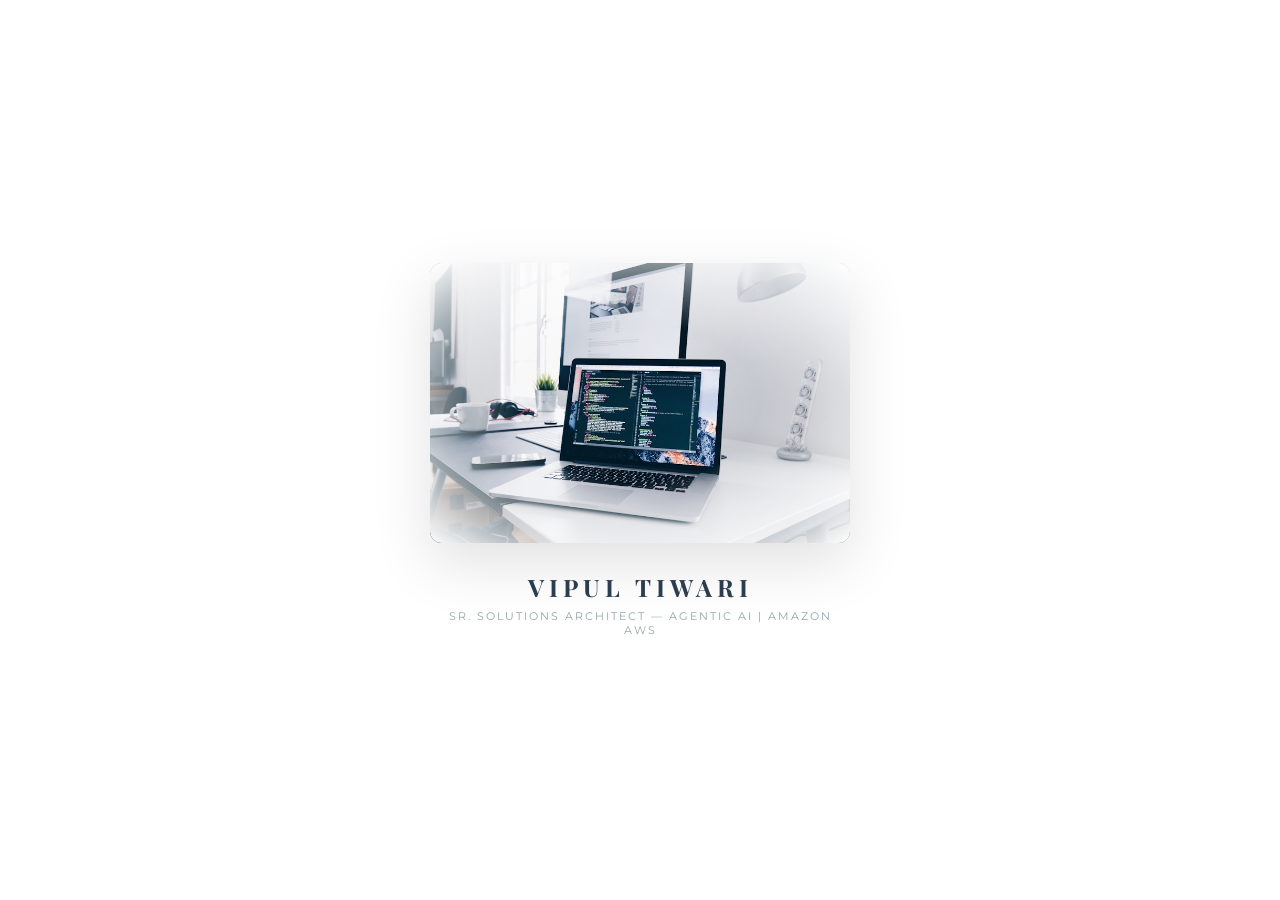
==== commit 3f80032c: "Replace landing photo with professional desk image, redesign testimonials as scrollable 2-column car" ====
--- a/index.html
+++ b/index.html
@@ -15,7 +15,7 @@
     <div id="landing" class="landing">
         <div class="desk-wrap" id="deskWrap">
             <div class="desk-img-box">
-                <img src="picture.jpeg" alt="Vipul Tiwari" class="desk-img">
+                <img src="desk.jpg" alt="Professional workspace" class="desk-img">
                 <div class="desk-overlay">
                     <div class="desk-overlay-bg"></div>
                     <div class="desk-cta">Click to View My Resume</div>
@@ -236,28 +236,22 @@
         <section class="page" data-page="5">
             <div class="container">
                 <h2 class="sec-heading reveal"><span>WHAT PEOPLE SAY</span><span class="heading-line"></span></h2>
-                <div class="testi-wrap reveal">
-                    <button class="testi-arrow" id="tPrev">&#10094;</button>
-                    <div class="testi-viewport" id="tViewport">
-                        <div class="testi-track" id="tTrack">
-                            <div class="testi-card"><p>"He demonstrated a genuine passion for delivering value and consistently raising the bar. He solved complex business problems leveraging RPA, AWS technologies, saving our Finance teams thousands of hours."</p><div class="tc-author"><strong>Ricardo Alvarado, PMP</strong><span>Business Program Manager, Microsoft</span></div></div>
-                            <div class="testi-card"><p>"I can wholeheartedly recommend Vipul as not only incredibly talented Engineer, but also as amazing Human being. His drive for innovation is paralleled only by broad knowledge of technology."</p><div class="tc-author"><strong>Daniel Dubravec</strong><span>Visualization Engineer, Takeda</span></div></div>
-                            <div class="testi-card"><p>"Vipul has demonstrated unwavering dedication, passion, and creativity. We genuinely consider Vipul an extended member of our team."</p><div class="tc-author"><strong>Charlotte Kennett</strong><span>Director of Product Marketing, SS&amp;C Blue Prism</span></div></div>
-                            <div class="testi-card"><p>"Vipul is a highly skilled architect specialized in Intelligent Automation. He is customer/business focused, a good communicator and a driven person."</p><div class="tc-author"><strong>Alexander Hübel</strong><span>COO, DigitalTolk</span></div></div>
-                            <div class="testi-card"><p>"His unending energy and enthusiasm is infectious, his creativity is unstoppable and his relentless focus on quality is second to none."</p><div class="tc-author"><strong>Michael Shillingford</strong><span>Sr. Community Strategy Manager, SS&amp;C Blue Prism</span></div></div>
-                            <div class="testi-card"><p>"Vipul is not your typical techie, he packs a great combination of functional and technical flavours. He can be the driving force that inspires everyone."</p><div class="tc-author"><strong>Ravi Joshi</strong><span>Director | Head of Engineering and AI, Citi</span></div></div>
-                            <div class="testi-card"><p>"Vipul brought a tremendous amount of enthusiasm to the automation team. His drive and technical depth translated into delivery of flagship projects."</p><div class="tc-author"><strong>Duncan Berry</strong><span>Head of Change, QBE Insurance</span></div></div>
-                            <div class="testi-card"><p>"Vipul is one of the most positive and skilled people I had the pleasure to work with. The key person every winning team should have."</p><div class="tc-author"><strong>Ermir Hasanbelliu</strong><span>Program Manager, Amazon</span></div></div>
-                            <div class="testi-card"><p>"Vipul is a passionate technologist, open to sharing his time and knowledge. He gives honest answers without asking anything in return."</p><div class="tc-author"><strong>Eric Nguyen</strong><span>Industry Advisor, University of Canberra</span></div></div>
-                            <div class="testi-card"><p>"His exceptional work ethic and technical understanding saw him drive forward important initiatives. His work continues to have an impact months after leaving."</p><div class="tc-author"><strong>Markus Hall</strong><span>AI Strategy Lead, Fidelity International</span></div></div>
-                            <div class="testi-card"><p>"Vipul is an exceptional developer. He is agile and always looking to re-invent and challenge existing norms."</p><div class="tc-author"><strong>Ayush Tripathi</strong><span>Sr. IA Solution Architect, Fidelity International</span></div></div>
-                            <div class="testi-card"><p>"His low code automation tool understanding is beyond match. The energy and passion he brings while working on any problem is truly inspiring."</p><div class="tc-author"><strong>Manish Dewan</strong><span>Senior Vice President, NatWest Group</span></div></div>
-                            <div class="testi-card"><p>"A problem assigned to Vipul is already half solved. His ability to quickly understand the problem statement and execute to perfection makes him an asset."</p><div class="tc-author"><strong>Aditya Jairath</strong><span>Sr. Manager, Fidelity International</span></div></div>
-                            <div class="testi-card"><p>"No matter how tense the environment, Vipul made sure everyone left with a smile. His ability to handle multiple automation scopes made a dramatic increase in productivity."</p><div class="tc-author"><strong>Vinay Gangwar</strong><span>Program Manager, Rakuten Symphony</span></div></div>
-                            <div class="testi-card"><p>"Vipul showed excellent technical knowledge, and could rapidly understand business requirements and develop high quality automation solutions."</p><div class="tc-author"><strong>David Hunter</strong><span>Head of AI and Automation, Sweco</span></div></div>
-                        </div>
-                    </div>
-                    <button class="testi-arrow" id="tNext">&#10095;</button>
+                <div class="testi-grid reveal">
+                    <div class="testi-card"><div class="tc-quote">❝</div><p>"He demonstrated a genuine passion for delivering value and consistently raising the bar. He solved complex business problems leveraging RPA, AWS technologies, saving our Finance teams thousands of hours."</p><div class="tc-author"><strong>Ricardo Alvarado, PMP</strong><span>Business Program Manager, Microsoft</span></div></div>
+                    <div class="testi-card"><div class="tc-quote">❝</div><p>"I can wholeheartedly recommend Vipul as not only incredibly talented Engineer, but also as amazing Human being. His drive for innovation is paralleled only by broad knowledge of technology."</p><div class="tc-author"><strong>Daniel Dubravec</strong><span>Visualization Engineer, Takeda</span></div></div>
+                    <div class="testi-card"><div class="tc-quote">❝</div><p>"Vipul has demonstrated unwavering dedication, passion, and creativity. We genuinely consider Vipul an extended member of our team. His technical knowledge and thought-leadership continue to enrich our Community."</p><div class="tc-author"><strong>Charlotte Kennett</strong><span>Director of Product Marketing, SS&amp;C Blue Prism</span></div></div>
+                    <div class="testi-card"><div class="tc-quote">❝</div><p>"Vipul is a highly skilled architect specialized in Intelligent Automation. He is customer/business focused, a good communicator and a driven person who thrives in innovative environments."</p><div class="tc-author"><strong>Alexander Hübel</strong><span>COO, DigitalTolk</span></div></div>
+                    <div class="testi-card"><div class="tc-quote">❝</div><p>"His unending energy and enthusiasm is infectious, his creativity is unstoppable and his relentless focus on quality is second to none."</p><div class="tc-author"><strong>Michael Shillingford</strong><span>Sr. Community Strategy Manager, SS&amp;C Blue Prism</span></div></div>
+                    <div class="testi-card"><div class="tc-quote">❝</div><p>"Vipul is not your typical techie, he packs a great combination of functional and technical flavours. He can be the driving force that inspires everyone else to do better."</p><div class="tc-author"><strong>Ravi Joshi</strong><span>Director | Head of Engineering and AI, Citi</span></div></div>
+                    <div class="testi-card"><div class="tc-quote">❝</div><p>"Vipul brought a tremendous amount of enthusiasm to the automation team. His drive and technical depth translated into delivery of flagship projects."</p><div class="tc-author"><strong>Duncan Berry</strong><span>Head of Change, QBE Insurance</span></div></div>
+                    <div class="testi-card"><div class="tc-quote">❝</div><p>"Vipul is one of the most positive and skilled people I had the pleasure to work with. The key person every winning team should have."</p><div class="tc-author"><strong>Ermir Hasanbelliu</strong><span>Program Manager, Amazon</span></div></div>
+                    <div class="testi-card"><div class="tc-quote">❝</div><p>"Vipul is a passionate technologist, open to sharing his time and knowledge. He gives honest answers without asking anything in return."</p><div class="tc-author"><strong>Eric Nguyen</strong><span>Industry Advisor, University of Canberra</span></div></div>
+                    <div class="testi-card"><div class="tc-quote">❝</div><p>"His exceptional work ethic and technical understanding saw him drive forward important initiatives. His work continues to have an impact months after leaving."</p><div class="tc-author"><strong>Markus Hall</strong><span>AI Strategy Lead, Fidelity International</span></div></div>
+                    <div class="testi-card"><div class="tc-quote">❝</div><p>"Vipul is an exceptional developer. He is agile and always looking to re-invent and challenge existing norms."</p><div class="tc-author"><strong>Ayush Tripathi</strong><span>Sr. IA Solution Architect, Fidelity International</span></div></div>
+                    <div class="testi-card"><div class="tc-quote">❝</div><p>"His low code automation tool understanding is beyond match. The energy and passion he brings while working on any problem is truly inspiring."</p><div class="tc-author"><strong>Manish Dewan</strong><span>Senior Vice President, NatWest Group</span></div></div>
+                    <div class="testi-card"><div class="tc-quote">❝</div><p>"A problem assigned to Vipul is already half solved. His ability to quickly understand the problem statement and execute to perfection makes him an asset."</p><div class="tc-author"><strong>Aditya Jairath</strong><span>Sr. Manager, Fidelity International</span></div></div>
+                    <div class="testi-card"><div class="tc-quote">❝</div><p>"No matter how tense the environment, Vipul made sure everyone left with a smile."</p><div class="tc-author"><strong>Vinay Gangwar</strong><span>Program Manager, Rakuten Symphony</span></div></div>
+                    <div class="testi-card"><div class="tc-quote">❝</div><p>"Vipul showed excellent technical knowledge, and could rapidly understand business requirements and develop high quality automation solutions."</p><div class="tc-author"><strong>David Hunter</strong><span>Head of AI and Automation, Sweco</span></div></div>
                 </div>
             </div>
         </section>
--- a/style.css
+++ b/style.css
@@ -139,16 +139,16 @@
 .aw-row span{font-size:12px;color:#95a5a6}
 
 /* TESTIMONIALS */
-.testi-wrap{display:flex;align-items:center;gap:12px}
-.testi-viewport{flex:1;overflow:hidden}
-.testi-track{display:flex;gap:16px;transition:transform .4s ease}
-.testi-card{min-width:calc(50% - 8px);flex-shrink:0;background:#fff;border-radius:10px;padding:28px;box-shadow:0 3px 16px rgba(0,0,0,0.05);display:flex;flex-direction:column;gap:16px}
-.testi-card p{font-size:13px;color:#555;line-height:1.8;font-style:italic;flex:1}
+.testi-grid{display:grid;grid-template-columns:1fr 1fr;gap:16px;max-height:calc(100vh - 200px);overflow-y:auto;padding-right:8px}
+.testi-grid::-webkit-scrollbar{width:4px}
+.testi-grid::-webkit-scrollbar-thumb{background:#ccc;border-radius:4px}
+.testi-card{background:#fff;border-radius:10px;padding:24px 28px;box-shadow:0 3px 16px rgba(0,0,0,0.05);display:flex;flex-direction:column;gap:12px;border-left:4px solid #2c3e50;transition:all .3s}
+.testi-card:hover{box-shadow:0 6px 28px rgba(0,0,0,0.09);transform:translateY(-2px)}
+.tc-quote{font-size:28px;color:#e74c3c;line-height:1;opacity:0.6}
+.testi-card p{font-size:13px;color:#555;line-height:1.8;font-style:italic;flex:1;margin:0}
 .tc-author{border-top:1px solid #f0f0f0;padding-top:12px}
 .tc-author strong{display:block;font-size:13px;color:#2c3e50}
 .tc-author span{font-size:11px;color:#95a5a6}
-.testi-arrow{width:36px;height:36px;border-radius:50%;border:1px solid #ddd;background:#fff;color:#2c3e50;cursor:pointer;display:flex;align-items:center;justify-content:center;font-size:14px;transition:all .3s;flex-shrink:0}
-.testi-arrow:hover{border-color:#2c3e50;background:#2c3e50;color:#fff}
 
 /* ARTICLES */
 .articles-grid{display:grid;grid-template-columns:1fr 1fr;gap:8px}
@@ -172,7 +172,7 @@
     .nav-link{font-size:8px;letter-spacing:1px}
     .sp-grid{grid-template-columns:1fr}
     .skills-split{grid-template-columns:1fr}
-    .testi-card{min-width:100%}
+    .testi-grid{grid-template-columns:1fr}
     .articles-grid{grid-template-columns:1fr}
     .hero-tags-row{margin-top:16px}
 }
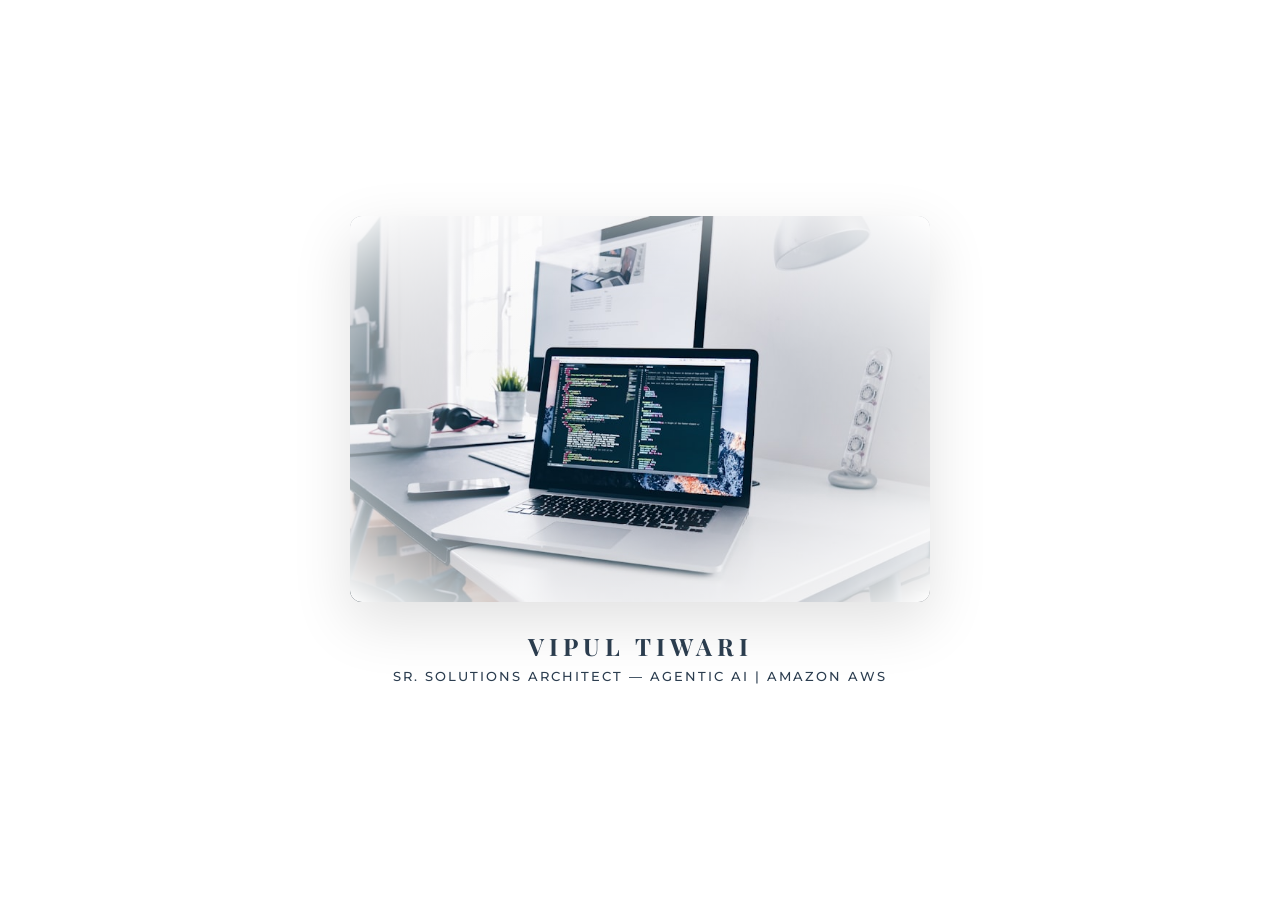
==== commit 64bd0d1c: "Bigger landing image, visible subtitle, cover letter on profile, stronger testimonial cards, fuller " ====
--- a/index.html
+++ b/index.html
@@ -70,6 +70,7 @@
                     <div class="hc-item"><span class="hc-icon"><i class="fab fa-linkedin" style="color:#0a66c2"></i></span><a href="https://www.linkedin.com/in/vipul-tiwari-7277a2146/" target="_blank">LinkedIn Profile</a></div>
                     <div class="hc-item"><span class="hc-icon"><i class="fab fa-github"></i></span><a href="https://github.com/vipult1994" target="_blank">GitHub</a></div>
                     <div class="hc-item"><span class="hc-icon">📄</span><a href="Vipul Tiwari_architect.pdf" download>Download Resume</a></div>
+                    <div class="hc-item"><span class="hc-icon">📝</span><a href="cover-letter.html" target="_blank">Cover Letter</a></div>
                 </div>
                 <div class="hero-tags-row reveal">
                     <span class="htag">Agentic AI</span><span class="htag">RPA</span><span class="htag">AWS</span><span class="htag">FinOps</span><span class="htag">UiPath</span><span class="htag">Blue Prism</span><span class="htag">Python</span><span class="htag">Tableau</span><span class="htag">Appian</span>
@@ -96,7 +97,17 @@
                         <li>Mentored 17 citizen developers — 25K+ annual hours savings</li>
                         <li>Collection rates improved from 91.5% to 97.47%</li>
                         <li>China Automation Journey — three LIVE processes, 45K hours annually</li>
-                    </ul></div></div></div>
+                    </ul>
+                    <div class="proj-section">
+                        <h4 class="proj-heading" onclick="this.classList.toggle('open');this.nextElementSibling.classList.toggle('open')">📂 Key Projects <span class="proj-arrow">▸</span></h4>
+                        <div class="proj-details">
+                            <div class="proj-item"><strong>EU6 Statement of Account Automation</strong><p>End-to-end automation of statement generation and distribution across EU regions. Integrated with S3, EC2, and Tableau for analytics. Achieved 99K hours savings over 3 years.</p></div>
+                            <div class="proj-item"><strong>Automated Dunning Solution</strong><p>Architected cross-team dunning email automation across 36 teams. Generated 782K automated emails with 87K hours saved. Improved collection rates from 91.5% to 97.47%.</p></div>
+                            <div class="proj-item"><strong>Credit Notes COE</strong><p>Managed extraction of 7M+ Credit Notes for Tableau analytics dashboard. Spearheaded data pipeline and visualization layer.</p></div>
+                            <div class="proj-item"><strong>China Automation Journey</strong><p>Three LIVE processes deployed for China operations saving 45K hours annually. Full lifecycle from discovery to production deployment.</p></div>
+                        </div>
+                    </div>
+                    </div></div></div>
                     <div class="tl-item reveal"><div class="tl-dot"></div><div class="tl-card"><div class="tl-head" onclick="toggle(this)"><div><div class="tl-date">Sep 2021 — Dec 2023</div><div class="tl-role">Sr. Process Simplification Developer (L5)</div><div class="tl-co">Amazon AWS, Hyderabad</div></div><span class="tl-plus">+</span></div><div class="tl-body"><ul>
                         <li>2 unattended RPA bots for Vendor Returns POD Automation; 18M+ PODs from 14 Carriers</li>
                         <li>6 FinOps COE Bootcamps, 600+ participants, 92K+ potential hours savings</li>
@@ -117,7 +128,17 @@
                         <li>Power Platform adoption — 50% increase in citizen development</li>
                         <li>Automated peer review "Aquaman" — 60% reduction in review time</li>
                         <li>Language Translation Service using AI/ML — 1000+ global clients</li>
-                    </ul></div></div></div>
+                    </ul>
+                    <div class="proj-section">
+                        <h4 class="proj-heading" onclick="this.classList.toggle('open');this.nextElementSibling.classList.toggle('open')">📂 Key Projects <span class="proj-arrow">▸</span></h4>
+                        <div class="proj-details">
+                            <div class="proj-item"><strong>COA Process (Appian/Layer7)</strong><p>Automated client address change journey with Kofax OCR, SAIL interface, and Mainframe RPA integration.</p></div>
+                            <div class="proj-item"><strong>EFT Payments Tribe (Appian/Layer7)</strong><p>Payment identification system with API/Service calls, refund template auto-creation, and task linking.</p></div>
+                            <div class="proj-item"><strong>Aquaman — Automated Peer Review</strong><p>Built automated peer review system reducing review time by 60% across the development team.</p></div>
+                            <div class="proj-item"><strong>IA Connect — AI Integration</strong><p>Directed AI integration program enhancing RPA with cognitive services across the enterprise.</p></div>
+                        </div>
+                    </div>
+                    </div></div></div>
                     <div class="tl-item reveal"><div class="tl-dot"></div><div class="tl-card"><div class="tl-head" onclick="toggle(this)"><div><div class="tl-date">Jun 2019 — Oct 2019</div><div class="tl-role">Associate Technology L2 Engineer</div><div class="tl-co">Re:Sources / Publicis Sapient, Gurgaon</div></div><span class="tl-plus">+</span></div><div class="tl-body"><ul>
                         <li>RPA solutions with UiPath, Google Cloud Vision API, Abby OCR</li>
                         <li>Setup Centre of Excellence for Automation in Publicis Groupe</li>
@@ -128,7 +149,17 @@
                         <li>Mentored 20+ resources in Blue Prism</li>
                         <li>Scripts2Go, PDI Delivery, MBNL-UK Handover, Bulk Precheck automations</li>
                         <li>Won Impact Award — saving ~12 FTE headcount</li>
-                    </ul></div></div></div>
+                    </ul>
+                    <div class="proj-section">
+                        <h4 class="proj-heading" onclick="this.classList.toggle('open');this.nextElementSibling.classList.toggle('open')">📂 Key Projects <span class="proj-arrow">▸</span></h4>
+                        <div class="proj-details">
+                            <div class="proj-item"><strong>Scripts2Go Automate (UiPath)</strong><p>First customer for Sweden Leaders. Automated script generation, error checking, and upload process for delivery workflows.</p></div>
+                            <div class="proj-item"><strong>PDI Delivery (Blue Prism/VBA)</strong><p>Automated site downloading from Network Drive, AutoCAD to PDF conversion, and uploads for Vivo and Claro operators in Brazil.</p></div>
+                            <div class="proj-item"><strong>MBNL-UK Handover (Blue Prism/VBA)</strong><p>Automated hop checking and uploading in ADC build tool. End-to-end development through UAT and Production.</p></div>
+                            <div class="proj-item"><strong>Bulk Precheck (Blue Prism/RedBot)</strong><p>Email-triggered health check automation for bulk nodes across all three technologies. BOT reads email, downloads attachment, executes process.</p></div>
+                        </div>
+                    </div>
+                    </div></div></div>
                     <div class="tl-item reveal"><div class="tl-dot"></div><div class="tl-card"><div class="tl-head" onclick="toggle(this)"><div><div class="tl-date">Aug 2017 — Jan 2018</div><div class="tl-role">Assistant Engineer</div><div class="tl-co">Ericsson, Gurgaon</div></div><span class="tl-plus">+</span></div><div class="tl-body"><ul>
                         <li>MBNL Finance: SAP through Citrix automation using Blue Prism</li>
                         <li>NBN Australia: Automated battery dimensioning for Radio Base Stations</li>
@@ -289,9 +320,11 @@
                 <div class="hero-dark">
                     <div class="hero-inner reveal">
                         <div class="hero-line"></div>
+                        <img src="picture.jpeg" alt="Vipul Tiwari" class="hero-photo">
                         <h1 class="hero-name" style="font-size:32px">LET'S CONNECT</h1>
                         <p class="hero-subtitle">Open to collaboration, speaking engagements, and new opportunities</p>
                         <div class="hero-sep"></div>
+                        <p class="hero-bio">Whether you're looking for a speaker, a mentor, a collaborator on automation and AI initiatives, or just want to connect — I'd love to hear from you.</p>
                     </div>
                 </div>
                 <div class="hero-contact reveal">
@@ -302,6 +335,14 @@
                     <div class="hc-item"><span class="hc-icon">📝</span><a href="cover-letter.html" target="_blank">Cover Letter</a></div>
                     <div class="hc-item"><span class="hc-icon">🌐</span><span>vipult1994.github.io</span></div>
                 </div>
+                <div class="contact-stats reveal">
+                    <div class="cs-item"><div class="cs-num">8+</div><div class="cs-label">Years Experience</div></div>
+                    <div class="cs-item"><div class="cs-num">20+</div><div class="cs-label">Team Members Led</div></div>
+                    <div class="cs-item"><div class="cs-num">200K+</div><div class="cs-label">Hours Saved</div></div>
+                    <div class="cs-item"><div class="cs-num">5x</div><div class="cs-label">Blue Prism MVP</div></div>
+                    <div class="cs-item"><div class="cs-num">15+</div><div class="cs-label">Speaking Events</div></div>
+                    <div class="cs-item"><div class="cs-num">11</div><div class="cs-label">Published Articles</div></div>
+                </div>
                 <p class="reveal" style="text-align:center;color:#999;font-size:12px;margin-top:24px">&copy; 2025 Vipul Tiwari. Built with passion.</p>
             </div>
         </section>
--- a/style.css
+++ b/style.css
@@ -8,7 +8,7 @@
 /* LANDING */
 .landing{position:fixed;inset:0;z-index:1000;background:#fff;display:flex;align-items:center;justify-content:center;transition:opacity 1s ease}
 .landing.fade-out{opacity:0;pointer-events:none}
-.desk-wrap{position:relative;width:420px;max-width:90vw;cursor:pointer}
+.desk-wrap{position:relative;width:580px;max-width:92vw;cursor:pointer}
 .desk-img-box{position:relative;border-radius:12px;overflow:hidden;box-shadow:0 20px 60px rgba(0,0,0,0.12)}
 .desk-img{display:block;width:100%;height:auto;transition:transform 1s cubic-bezier(.23,1,.32,1)}
 .desk-img-box::after{content:'';position:absolute;inset:0;background:radial-gradient(ellipse at center,transparent 40%,rgba(255,255,255,0.6) 75%,#fff 100%);pointer-events:none}
@@ -21,7 +21,7 @@
 .desk-subtitle{position:relative;z-index:3;color:rgba(255,255,255,0.9);font-size:12px;font-weight:300;letter-spacing:1.5px;margin-top:12px}
 .desk-name{text-align:center;margin-top:28px;opacity:0;animation:deskIn .8s ease .5s forwards}
 .desk-name h2{font-family:'Playfair Display',serif;font-size:24px;font-weight:700;letter-spacing:5px;color:#2c3e50}
-.desk-name p{font-size:11px;font-weight:400;letter-spacing:2px;color:#95a5a6;text-transform:uppercase;margin-top:6px}
+.desk-name p{font-size:13px;font-weight:500;letter-spacing:2px;color:#2c3e50;text-transform:uppercase;margin-top:6px}
 @keyframes deskIn{to{opacity:1}}
 
 /* MAIN */
@@ -139,16 +139,16 @@
 .aw-row span{font-size:12px;color:#95a5a6}
 
 /* TESTIMONIALS */
-.testi-grid{display:grid;grid-template-columns:1fr 1fr;gap:16px;max-height:calc(100vh - 200px);overflow-y:auto;padding-right:8px}
+.testi-grid{display:grid;grid-template-columns:1fr 1fr;gap:18px;max-height:calc(100vh - 200px);overflow-y:auto;padding-right:8px}
 .testi-grid::-webkit-scrollbar{width:4px}
 .testi-grid::-webkit-scrollbar-thumb{background:#ccc;border-radius:4px}
-.testi-card{background:#fff;border-radius:10px;padding:24px 28px;box-shadow:0 3px 16px rgba(0,0,0,0.05);display:flex;flex-direction:column;gap:12px;border-left:4px solid #2c3e50;transition:all .3s}
-.testi-card:hover{box-shadow:0 6px 28px rgba(0,0,0,0.09);transform:translateY(-2px)}
-.tc-quote{font-size:28px;color:#e74c3c;line-height:1;opacity:0.6}
-.testi-card p{font-size:13px;color:#555;line-height:1.8;font-style:italic;flex:1;margin:0}
-.tc-author{border-top:1px solid #f0f0f0;padding-top:12px}
-.tc-author strong{display:block;font-size:13px;color:#2c3e50}
-.tc-author span{font-size:11px;color:#95a5a6}
+.testi-card{background:#fff;border-radius:10px;padding:24px 28px;box-shadow:0 4px 20px rgba(0,0,0,0.08);display:flex;flex-direction:column;gap:12px;border-left:4px solid #2c3e50;border:1px solid #e0e0e0;border-left:4px solid #2c3e50;transition:all .3s}
+.testi-card:hover{box-shadow:0 8px 32px rgba(0,0,0,0.12);transform:translateY(-3px);border-left-color:#e74c3c}
+.tc-quote{font-size:32px;color:#e74c3c;line-height:1;opacity:0.7}
+.testi-card p{font-size:14px;color:#444;line-height:1.8;font-style:italic;flex:1;margin:0}
+.tc-author{border-top:2px solid #f0f0f0;padding-top:14px}
+.tc-author strong{display:block;font-size:14px;color:#2c3e50;font-weight:700}
+.tc-author span{font-size:12px;color:#e74c3c;font-weight:500}
 
 /* ARTICLES */
 .articles-grid{display:grid;grid-template-columns:1fr 1fr;gap:8px}
@@ -157,6 +157,25 @@
 .proj-desc{font-size:14px;color:#555;line-height:1.8}
 .proj-desc strong{color:#2c3e50}
 .proj-desc a{color:#e74c3c;font-weight:600}
+
+/* CONTACT STATS */
+.contact-stats{display:grid;grid-template-columns:repeat(6,1fr);gap:12px;max-width:880px;margin:20px auto 0;text-align:center}
+.cs-item{background:#fff;border:1px solid #e8e8e8;border-radius:10px;padding:20px 12px;transition:all .3s}
+.cs-item:hover{border-color:#2c3e50;transform:translateY(-3px);box-shadow:0 6px 20px rgba(0,0,0,0.06)}
+.cs-num{font-family:'Playfair Display',serif;font-size:24px;font-weight:700;color:#2c3e50}
+.cs-label{font-size:10px;color:#95a5a6;font-weight:600;letter-spacing:1px;text-transform:uppercase;margin-top:4px}
+
+/* PROJECT DETAILS IN EXPERIENCE */
+.proj-section{margin-top:12px;border-top:1px solid #f0f0f0;padding-top:10px}
+.proj-heading{font-size:12px;font-weight:600;color:#2c3e50;cursor:pointer;display:flex;align-items:center;gap:6px;padding:6px 0;transition:color .3s;user-select:none}
+.proj-heading:hover{color:#e74c3c}
+.proj-arrow{font-size:10px;transition:transform .3s}
+.proj-heading.open .proj-arrow{transform:rotate(90deg)}
+.proj-details{max-height:0;overflow:hidden;transition:max-height .5s ease}
+.proj-details.open{max-height:800px}
+.proj-item{padding:8px 0 8px 16px;border-left:2px solid #ecf0f1;margin-bottom:8px}
+.proj-item strong{font-size:12px;color:#2c3e50;display:block;margin-bottom:2px}
+.proj-item p{font-size:12px;color:#777;line-height:1.6;margin:0}
 
 /* REVEAL */
 .reveal{opacity:0;transform:translateY(25px);transition:opacity .7s ease,transform .7s ease}
@@ -174,5 +193,6 @@
     .skills-split{grid-template-columns:1fr}
     .testi-grid{grid-template-columns:1fr}
     .articles-grid{grid-template-columns:1fr}
+    .contact-stats{grid-template-columns:repeat(3,1fr)}
     .hero-tags-row{margin-top:16px}
 }
